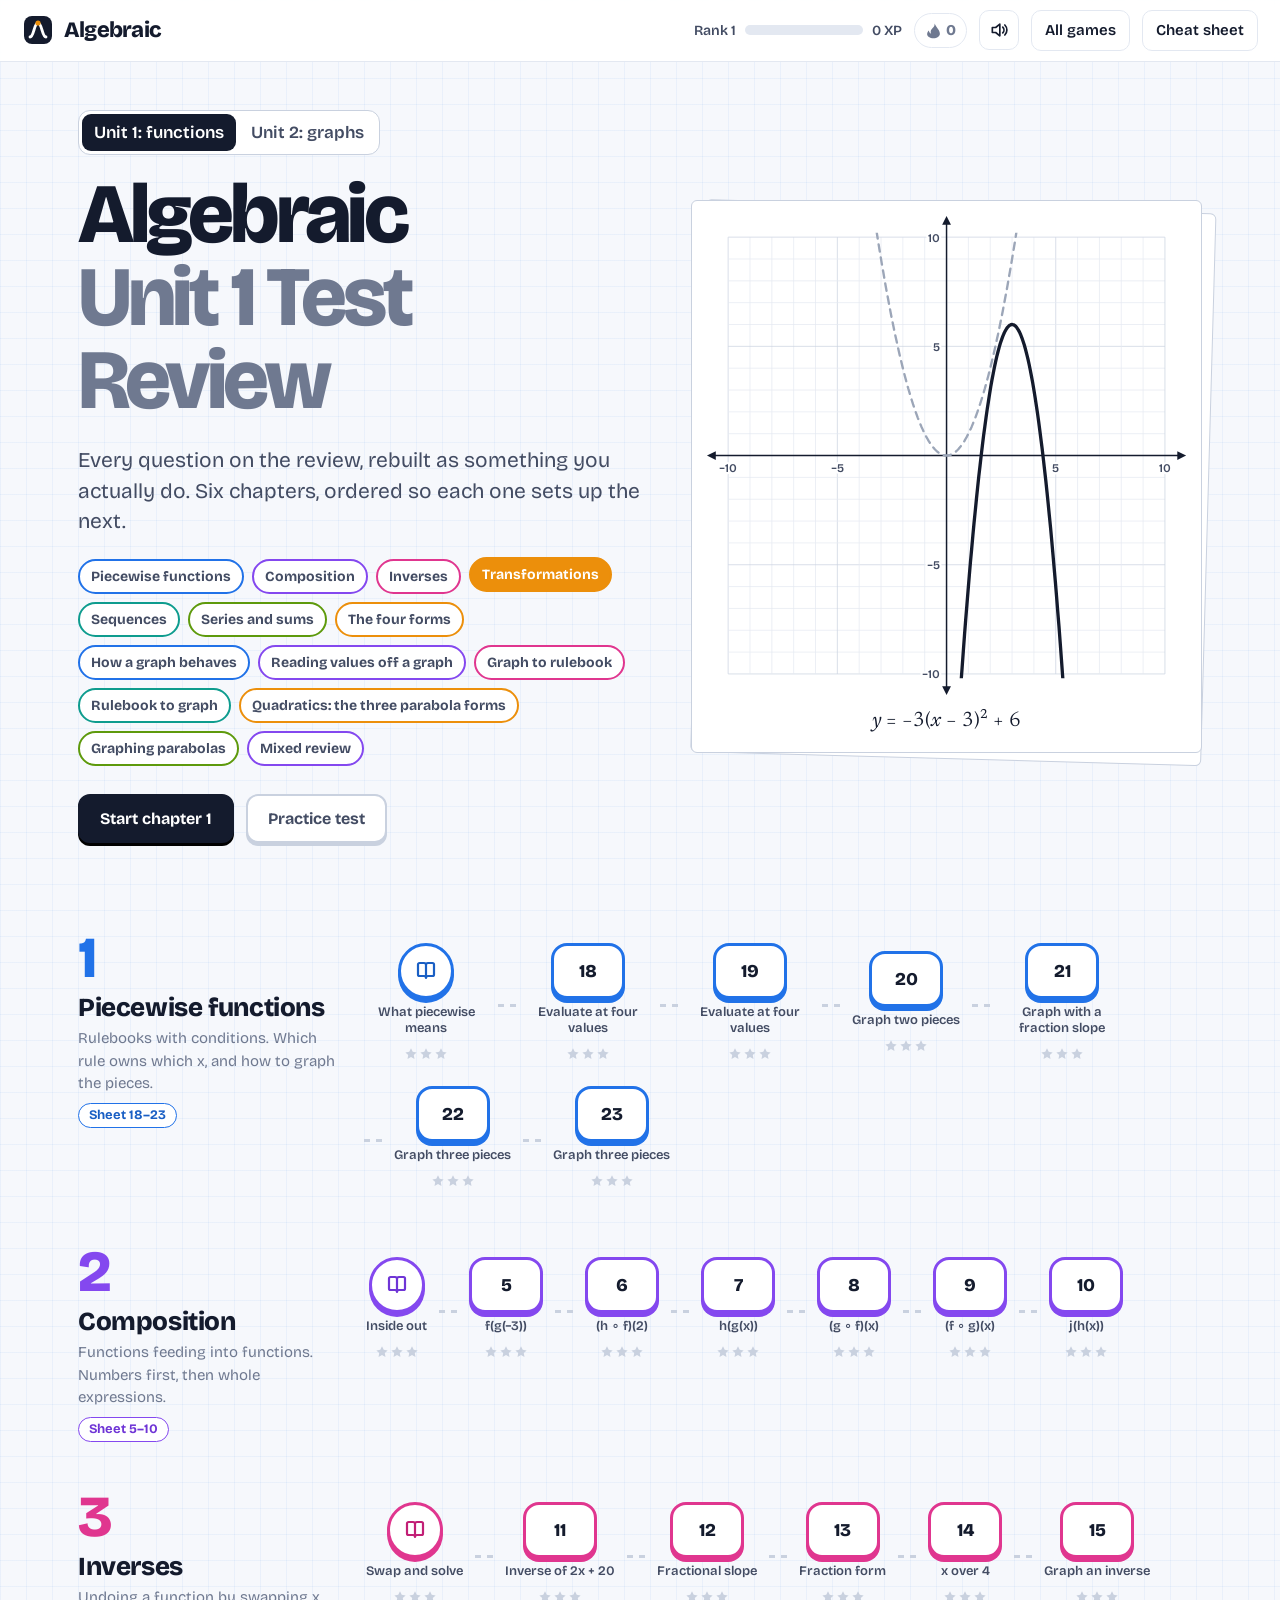
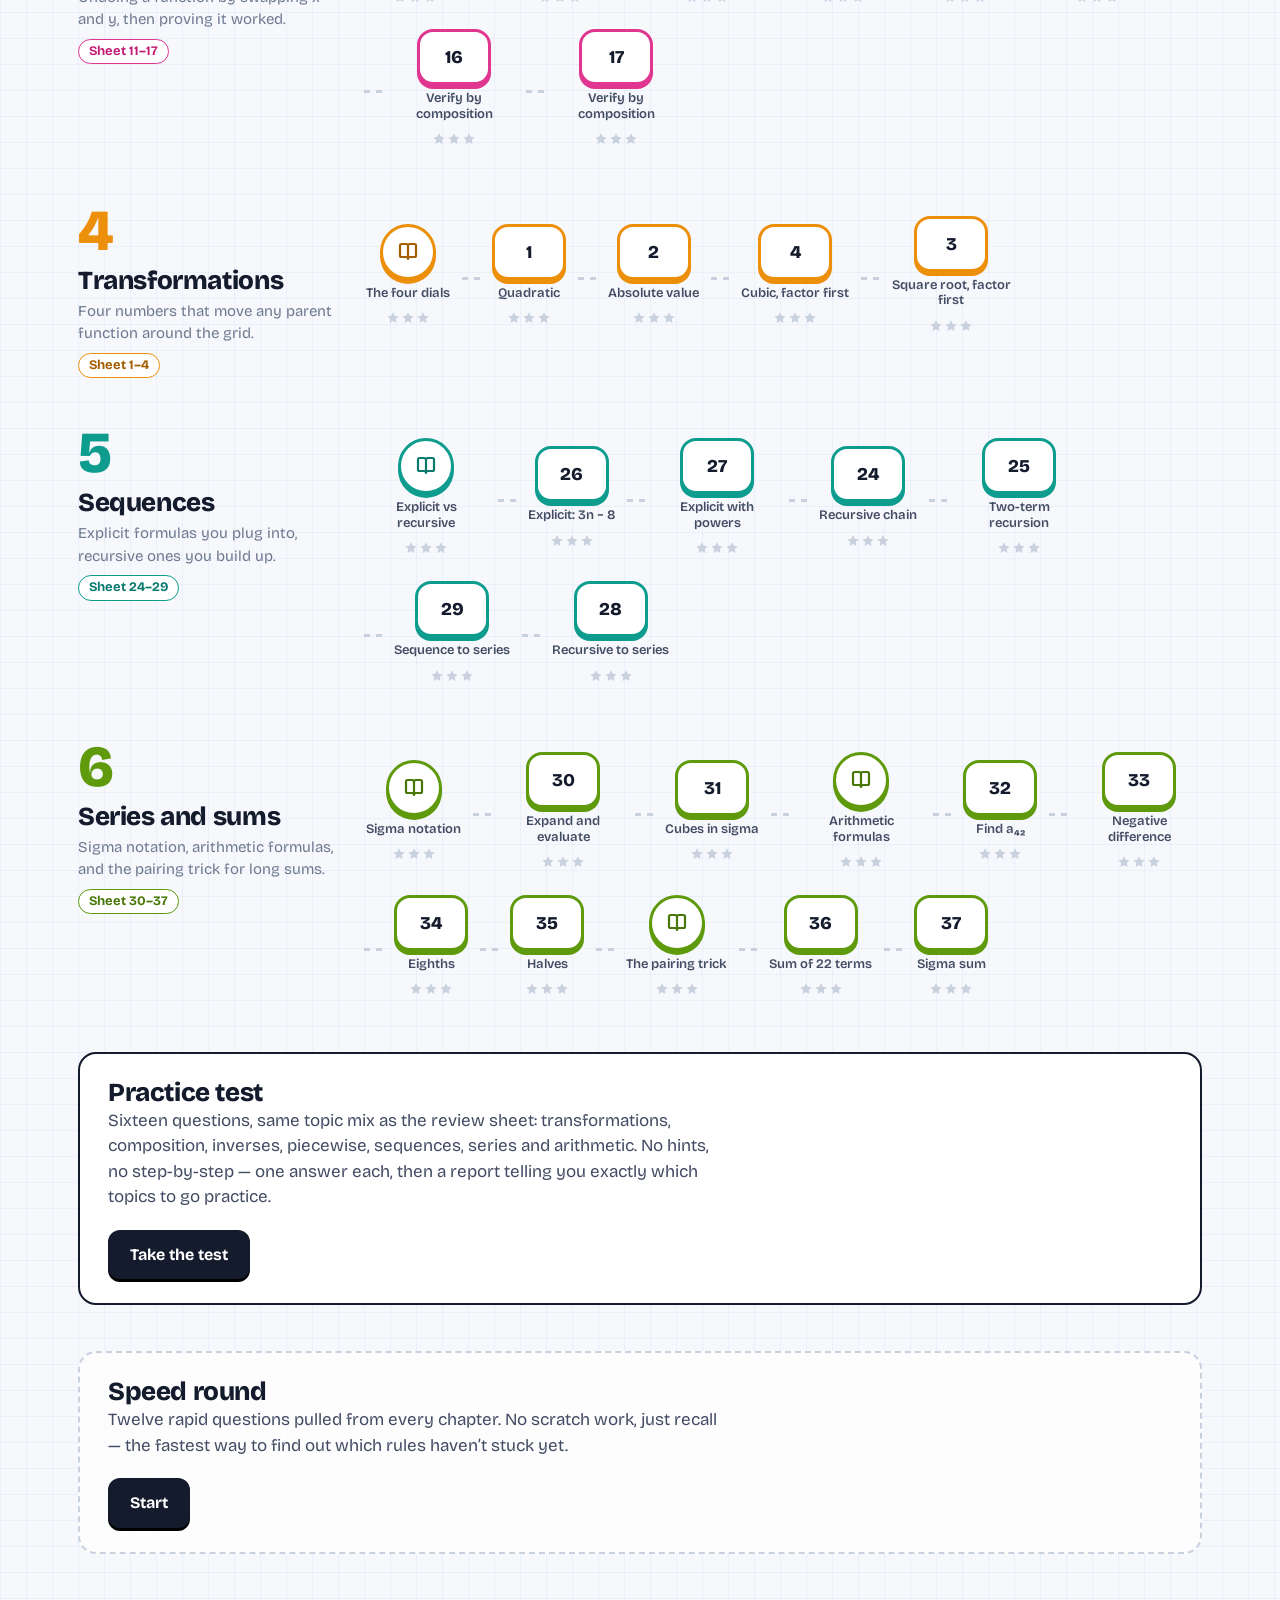
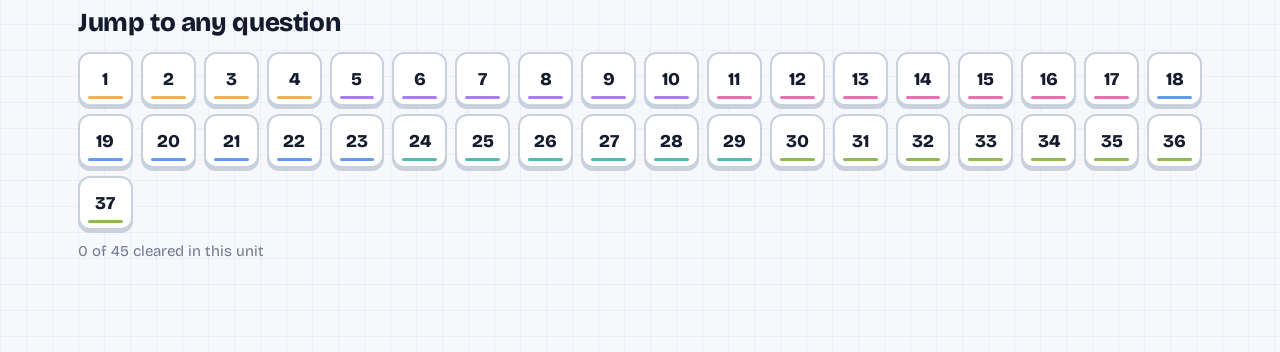
==== algebra/index.html @ 175948c8 "Unit 2 practice mode, display bug fixes, accurate song timings Algebraic - Unit 2 now has a Learn / " ====
<!doctype html>
<html lang="en">
<head>
<meta charset="utf-8">
<meta name="viewport" content="width=device-width,initial-scale=1">
<title>Algebraic: Unit 1 Test Review</title>
<link rel="preconnect" href="https://fonts.googleapis.com">
<link rel="preconnect" href="https://fonts.gstatic.com" crossorigin>
<link href="https://fonts.googleapis.com/css2?family=Bricolage+Grotesque:opsz,wght@12..96,400;12..96,600;12..96,800&family=Newsreader:ital,opsz,wght@0,6..72,400;1,6..72,400;1,6..72,600&display=swap" rel="stylesheet">
<style>
:root{
  --paper:#F6F8FC; --ink:#141B2D; --ink2:#434C63; --muted:#6F7990;
  --rule:#E3E8F1; --rule2:#C9D1DF;
  --a:#E0368F; --a-ink:#C21F76; --b:#F29A0E; --b-ink:#A35D00;
  --h:#2172E8; --h-ink:#1A5FC4; --k:#8448EF; --k-ink:#6F35D6;
  --c1:#2172E8; --c1i:#1A5FC4; --c2:#8448EF; --c2i:#6F35D6; --c3:#E0368F; --c3i:#C21F76;
  --c4:#EC8F0B; --c4i:#A35D00; --c5:#0E9C8E; --c5i:#0A7A6F; --c6:#5E9A0C; --c6i:#487708;
  --good:#139A52; --good-bg:#E3F5EA; --bad:#E1463B; --bad-bg:#FCEBE9;
  --ui:'Bricolage Grotesque', ui-rounded, 'Segoe UI', system-ui, sans-serif;
  --math:'Newsreader', 'Iowan Old Style', 'Palatino Linotype', Georgia, serif;
}
*{box-sizing:border-box}
html,body{margin:0}
body{font-family:var(--ui);font-size:17px;line-height:1.5;color:var(--ink);background-color:var(--paper);
  background-image:linear-gradient(rgba(33,114,232,.055) 1px,transparent 1px),linear-gradient(90deg,rgba(33,114,232,.055) 1px,transparent 1px);
  background-size:26px 26px;-webkit-font-smoothing:antialiased;min-height:100vh}
button{font:inherit;color:inherit}
:focus-visible{outline:3px solid var(--h);outline-offset:3px;border-radius:6px}
h1,h2,h3,h4{margin:0;line-height:1.15;letter-spacing:-.015em}
p{margin:0}
sup{font-size:.62em;line-height:0}
.m{font-family:var(--math);font-style:normal}
.m i,i.v{font-family:var(--math);font-style:italic}
.pa{color:var(--a-ink);font-weight:600}.pb{color:var(--b-ink);font-weight:600}.ph{color:var(--h-ink);font-weight:600}.pk{color:var(--k-ink);font-weight:600}
.frac{display:inline-flex;flex-direction:column;vertical-align:.72em;font-size:.64em;line-height:1;text-align:center;margin:0 .08em}
.frac>span:first-child{border-bottom:.1em solid currentColor;padding:0 .14em}
.rad{border-top:.07em solid currentColor;padding:0 .1em;margin-left:.02em}
.muted{color:var(--muted)}
.hl{background:#FFF1D0;border-radius:4px;padding:0 .15em}

/* top bar */
.top{position:sticky;top:0;z-index:40;display:flex;align-items:center;gap:14px;padding:10px 22px;background:rgba(255,255,255,.94);backdrop-filter:blur(8px);border-bottom:1.5px solid var(--rule)}
.brand{all:unset;cursor:pointer;display:flex;align-items:center;gap:10px;font:800 22px/1 var(--ui);letter-spacing:-.035em;border-radius:8px}
.brand svg{width:32px;height:32px;flex:none}
.hud{margin-left:auto;display:flex;align-items:center;gap:12px}
.xp{display:flex;align-items:center;gap:9px;font-size:14px;font-weight:600;color:var(--ink2);white-space:nowrap}
.xp .bar{width:118px;height:10px;border-radius:99px;background:var(--rule);overflow:hidden;position:relative}
.xp .bar i{position:absolute;left:0;top:0;bottom:0;width:0;border-radius:99px;transition:width .7s cubic-bezier(.2,.8,.2,1);
  background:linear-gradient(90deg,var(--c1) 0 16.6%,var(--c2) 16.6% 33.3%,var(--c3) 33.3% 50%,var(--c4) 50% 66.6%,var(--c5) 66.6% 83.3%,var(--c6) 83.3% 100%);background-size:118px 100%}
.streak{display:flex;align-items:center;gap:4px;font-weight:800;font-size:15px;color:var(--muted);padding:5px 10px;border-radius:99px;border:1.5px solid var(--rule)}
.streak svg{width:17px;height:17px;fill:currentColor}
.streak.hot{color:var(--b-ink);border-color:var(--b);background:#FFF5E3}
.iconbtn{all:unset;cursor:pointer;display:grid;place-items:center;width:38px;height:38px;border-radius:10px;border:1.5px solid var(--rule)}
.iconbtn svg{width:20px;height:20px;fill:none;stroke:var(--ink);stroke-width:2;stroke-linecap:round;stroke-linejoin:round}
.iconbtn:hover,.textbtn:hover{border-color:var(--rule2);background:#fff}
.textbtn{all:unset;cursor:pointer;font-weight:600;font-size:15px;padding:8px 13px;border-radius:10px;border:1.5px solid var(--rule);white-space:nowrap}
.textbtn .sm{display:none}
.home-btn .sm svg{width:18px;height:18px;display:block;fill:none;stroke:var(--ink);stroke-width:2}

/* buttons */
.btn{cursor:pointer;font-weight:700;font-size:16px;padding:.68em 1.25em;border-radius:12px;border:2px solid var(--ink);background:#fff;color:var(--ink);box-shadow:0 3px 0 var(--ink);transition:transform .08s,box-shadow .08s,background .15s}
.btn:hover{background:#F2F5FB}
.btn:active{transform:translateY(3px);box-shadow:0 0 0 var(--ink)}
.btn.primary{background:var(--ink);color:#fff;box-shadow:0 3px 0 #000}
.btn.primary:hover{background:#26304A}
.btn.ghost{border-color:var(--rule2);box-shadow:0 3px 0 var(--rule2);color:var(--ink2)}
.btn.sm{font-size:14px;padding:.5em .95em}
.btn:disabled{opacity:.45;cursor:default;transform:none}
.actions{display:flex;flex-wrap:wrap;gap:12px;align-items:center;margin-top:20px}
.actions.center{justify-content:center}
.linkbtn{all:unset;cursor:pointer;color:var(--h-ink);font-weight:600;font-size:15px;text-decoration:underline;text-underline-offset:3px;border-radius:4px}

/* home */
.home{max-width:1180px;margin:0 auto;padding:34px 28px 90px}
.hero{display:grid;grid-template-columns:1.05fr .95fr;gap:48px;align-items:center;padding:14px 0 40px}
.hero h1{font-size:clamp(46px,6.6vw,86px);font-weight:800;line-height:.98;letter-spacing:-.045em}
.hero h1 span{display:block;color:var(--muted)}
.hero-lede{font-size:21px;line-height:1.45;color:var(--ink2);max-width:30em;margin-top:24px}
.chaps{display:flex;flex-wrap:wrap;gap:8px;margin-top:22px}
.chaps span{font-size:14px;font-weight:700;padding:5px 11px;border-radius:99px;border:2px solid var(--cc);color:var(--ink2);background:#fff;transition:all .35s}
.chaps span.on{background:var(--cc);color:#fff;transform:translateY(-2px)}
.hero .actions{margin-top:28px}
.hero-cap{text-align:center;font-size:21px;margin-top:8px;min-height:1.6em}
.chapter{margin-top:46px;display:grid;grid-template-columns:260px 1fr;gap:26px;align-items:start}
.ch-head .num{font:800 58px/1 var(--ui);color:var(--cc);letter-spacing:-.04em}
.ch-head h2{font-size:26px;font-weight:800;margin-top:6px}
.ch-head p{color:var(--muted);font-size:15px;margin-top:4px}
.ch-head .qs{display:inline-block;margin-top:8px;font-size:13px;font-weight:700;color:var(--cci);background:#fff;border:1.5px solid var(--cc);border-radius:99px;padding:2px 10px}
.trail{list-style:none;margin:0;padding:12px 0 0;display:flex;flex-wrap:wrap;gap:14px 10px;position:relative}
.trail li{position:relative;display:flex;align-items:center}
.trail li+li::before{content:"";width:18px;border-top:3px dashed var(--rule2);margin-right:10px}
.node{all:unset;cursor:pointer;display:flex;flex-direction:column;align-items:center;gap:6px;border-radius:14px;padding:2px}
.node .pill{min-width:74px;height:56px;padding:0 14px;border-radius:16px;display:grid;place-items:center;background:#fff;border:3px solid var(--cc);box-shadow:0 4px 0 var(--cc);font:800 18px/1 var(--ui);color:var(--ink);transition:transform .2s;white-space:nowrap}
.node.lesson .pill{border-radius:50%;min-width:56px;width:56px;padding:0}
.node.lesson .pill svg{width:24px;height:24px;fill:none;stroke:var(--cci);stroke-width:2.2;stroke-linecap:round;stroke-linejoin:round}
.node:hover .pill{transform:translateY(-3px)}
.node.cleared .pill{background:var(--cc);color:#fff}
.node.cleared .pill svg{stroke:#fff}
.node.next .pill{animation:bob 1.8s ease-in-out infinite}
@keyframes bob{50%{transform:translateY(-5px)}}
.node .nt{font-size:13px;font-weight:600;color:var(--ink2);max-width:120px;text-align:center;line-height:1.2}
.stars{display:inline-flex;gap:1px}
.stars svg{width:14px;height:14px;fill:var(--rule2)}
.stars svg.on{fill:var(--b)}
.index{display:grid;grid-template-columns:repeat(auto-fill,minmax(54px,1fr));gap:8px}
.qtile{all:unset;cursor:pointer;height:50px;border-radius:12px;display:grid;place-items:center;background:#fff;border:2px solid var(--rule2);font:800 18px/1 var(--ui);position:relative;box-shadow:0 3px 0 var(--rule2)}
.qtile:hover{border-color:var(--cc)}
.qtile.done{border-color:var(--cc);background:var(--cc);color:#fff;box-shadow:0 3px 0 var(--cc)}
.qtile::after{content:"";position:absolute;left:8px;right:8px;bottom:5px;height:3px;border-radius:3px;background:var(--cc);opacity:.7}
.qtile.done::after{background:#fff;opacity:.45}
.speed{display:flex;flex-wrap:wrap;align-items:center;gap:16px 28px;padding:24px 28px;border:2px dashed var(--rule2);border-radius:18px;background:rgba(255,255,255,.75);margin-top:46px}
.speed h2{font-size:26px;font-weight:800}
.speed p{color:var(--ink2);max-width:36em}
.section-h{font-size:26px;font-weight:800;margin:54px 0 14px}

/* sheets + graph */
.sheetwrap{position:relative}
.sheetwrap::before{content:"";position:absolute;inset:0;background:#fff;border:1.5px solid var(--rule2);border-radius:6px;transform:rotate(1.6deg) translate(7px,6px)}
.sheet{position:relative;background:#fff;border:1.5px solid var(--rule2);border-radius:6px;padding:12px}
svg.graph{display:block;width:100%;height:auto;touch-action:manipulation;user-select:none;-webkit-user-select:none}
svg.graph.plotting{cursor:crosshair}
.gl{stroke:#E6EAF2;stroke-width:1}.gl.maj{stroke:#CCD4E2}
.axis{stroke:var(--ink);stroke-width:2}.axhead{fill:var(--ink)}
.tick{font:600 16px var(--ui);fill:var(--ink2);paint-order:stroke;stroke:#fff;stroke-width:6px;stroke-linejoin:round}
.curve-parent{fill:none;stroke:#9CA6B8;stroke-width:3.2;stroke-dasharray:10 8;stroke-linecap:round;stroke-linejoin:round}
.curve-main{fill:none;stroke:var(--ink);stroke-width:4.5;stroke-linecap:round;stroke-linejoin:round}
.curve-given{fill:none;stroke:var(--ink2);stroke-width:4;stroke-linecap:round}
.curve-inv{fill:none;stroke:var(--c3);stroke-width:4.5;stroke-linecap:round;stroke-linejoin:round}
.mirror{fill:none;stroke:var(--c3);stroke-width:2.5;stroke-dasharray:4 7;stroke-linecap:round;opacity:.75}
.piece{fill:none;stroke:var(--c5);stroke-width:4.5;stroke-linecap:round}
.piece-head{fill:var(--c5)}
.given-head{fill:var(--ink2)}
.dot-closed{fill:var(--c5);stroke:var(--c5);stroke-width:3}
.dot-open{fill:#fff;stroke:var(--c5);stroke-width:3.5}
.pt-parent{fill:#fff;stroke:#9CA6B8;stroke-width:3}
.pt-u{fill:var(--ink);stroke:#fff;stroke-width:2.5}
.pt-f{fill:var(--ink2);stroke:#fff;stroke-width:2.5}
.pt-inv{fill:var(--c3);stroke:#fff;stroke-width:2.5}
.pt-u.glow{animation:glow 1.1s ease-out}
@keyframes glow{0%{fill:var(--ink)}30%{fill:var(--good);stroke:var(--good);stroke-width:10;stroke-opacity:.35}100%{fill:var(--good);stroke:#fff;stroke-width:2.5}}
.pt-u.glowed{fill:var(--good)}
.pop{transform-box:fill-box;transform-origin:center;animation:pop .45s cubic-bezier(.3,1.7,.5,1)}
@keyframes pop{from{transform:scale(0)}}
.fly{fill:var(--h)}
.trail-l{fill:none;stroke:var(--h);stroke-width:3;stroke-linecap:round;opacity:.5;transition:opacity .7s}
.trail-l.fade{opacity:0}
.ring-bad{fill:none;stroke:var(--bad);stroke-width:3.5;transform-box:fill-box;transform-origin:center;animation:ring .55s ease-out forwards}
@keyframes ring{from{transform:scale(.5);opacity:1}to{transform:scale(2);opacity:0}}
.hv-ring{fill:rgba(33,114,232,.12);stroke:var(--h);stroke-width:2.5;pointer-events:none}
.hv-text{font:700 18px var(--ui);fill:var(--h-ink);paint-order:stroke;stroke:#fff;stroke-width:6px;stroke-linejoin:round;pointer-events:none}
.glabel{font:italic 600 24px var(--math);fill:var(--ink);paint-order:stroke;stroke:#fff;stroke-width:7px;stroke-linejoin:round}
.glabel.parent{fill:#7D879B}.glabel.inv{fill:var(--c3i)}.glabel.piece{fill:var(--c5i)}

/* level */
.lvl-head{max-width:1260px;margin:0 auto;padding:22px 28px 0;display:flex;flex-wrap:wrap;align-items:center;gap:14px 22px}
.back{all:unset;cursor:pointer;display:inline-flex;align-items:center;gap:6px;font-weight:600;font-size:15px;padding:8px 12px 8px 8px;border-radius:10px;border:1.5px solid var(--rule2);background:#fff}
.back svg{width:18px;height:18px;fill:none;stroke:currentColor;stroke-width:2.4;stroke-linecap:round;stroke-linejoin:round}
.lvl-title .eyeline{font-size:14px;font-weight:700;color:var(--cci)}
.formchip{display:inline-block;white-space:nowrap;font-size:12px;font-weight:800;letter-spacing:.02em;padding:3px 9px;border-radius:99px;color:#fff;background:var(--fc,var(--ink));margin-left:8px;vertical-align:2px}
.board .formchip{flex:none;margin-left:0}
.lvl-title .formchip{margin-left:0;margin-top:4px}
.lvl-title h2{font-size:28px;font-weight:800}
.stepper{margin-left:auto;display:flex;list-style:none;padding:0;gap:6px;flex-wrap:wrap}
.stepper li{width:14px;height:14px;border-radius:50%;border:1.5px solid var(--rule2);background:#fff;transition:all .3s}
.stepper li.done{background:var(--good);border-color:var(--good)}
.stepper li.cur{background:var(--ink);border-color:var(--ink);transform:scale(1.2)}
.lvl-body{max-width:1260px;margin:0 auto;padding:22px 28px 90px;display:grid;grid-template-columns:minmax(0,1fr) minmax(0,1fr);gap:40px;align-items:start}
.stage{position:sticky;top:78px;max-height:calc(100vh - 96px);overflow:auto;padding:2px 12px 14px 2px}
.panel{min-width:0}
.scr{animation:scrIn .4s cubic-bezier(.2,.8,.2,1)}
@keyframes scrIn{from{opacity:0;transform:translateY(12px)}}
.scr h3{font-size:25px;font-weight:800;margin-bottom:8px}
.scr h4{font-size:18px;font-weight:700;margin:20px 0 8px}
.lede{color:var(--ink2);font-size:18px;max-width:38em}
.lede+.lede{margin-top:10px}
.lede .m,.fb .m,.hint .m,.opt .m,.note-card .m{font-size:1.18em}
.big{font-size:40px;line-height:1.3;margin:16px 0 4px;padding:6px 0 12px;border-bottom:2px solid var(--rule)}
.note-card{margin-top:14px;padding:14px 16px;border-radius:14px;background:#fff;border:1.5px solid var(--rule2)}
.note-card p+p{margin-top:8px}
.rulebox{margin:14px 0;padding:14px 18px;border-radius:14px;background:#fff;border:2px solid var(--ink);box-shadow:0 4px 0 var(--ink)}
.rulebox .m{font-size:26px;display:block;line-height:1.4}
/* piecewise function written with a real brace */
.pwd{display:inline-flex;align-items:center;gap:.2em;font-family:var(--math);vertical-align:middle}
.pwd-brace{font-size:calc(var(--n,2) * 1.05em);line-height:1;font-weight:400;transform:scaleX(.55);margin:0 -.1em}
.pwd-rows{display:grid;grid-template-columns:auto auto;gap:.08em .7em;font-size:.78em;line-height:1.3}
.pwd-rows .c{color:var(--ink2)}

/* practice mode */
.cycle{display:grid;grid-template-columns:repeat(4,minmax(0,1fr));gap:10px;margin-top:16px;counter-reset:cy}
.cycle .cy{counter-increment:cy;display:flex;flex-direction:column;align-items:flex-start;gap:3px;padding:12px 14px;border-radius:14px;background:#fff;border:2px solid var(--rule2);transition:all .3s}
.cycle .cy b{font-size:15px;font-weight:800;color:var(--cci)}
.cycle .cy b::before{content:counter(cy) " · ";color:var(--muted)}
.cycle .cy small{font-size:13px;color:var(--ink2);font-weight:600;line-height:1.35}
.cycle .cy small.n{color:var(--muted);margin-top:auto;padding-top:4px}
.cycle .cy.on{border-color:var(--cc);box-shadow:0 4px 0 var(--cc);transform:translateY(-2px)}
.solved{margin-top:6px;padding:18px 20px;border-radius:16px;background:#fff;border:2px solid var(--good);box-shadow:0 4px 0 var(--good)}
.solved h3{font-size:24px;margin-bottom:4px}
.lvl-tools{display:flex;gap:8px;align-items:center}

/* board */
.board .qrow{display:flex;gap:12px;align-items:baseline;padding:4px 4px 10px;border-bottom:1.5px solid var(--rule)}
.board .qtag{flex:none;font:800 15px/1 var(--ui);color:#fff;background:var(--cc,var(--ink));border-radius:8px;padding:6px 8px}
.board .qtext{font-size:18px;color:var(--ink2)}
.board .qtext .m{font-size:1.25em;color:var(--ink)}
.board .slot:empty{display:none}
.board .slot{padding:12px 4px 4px}
.board .ghost:empty{display:none}
.board .ghost{padding-top:8px}
.work{list-style:none;margin:0;padding:6px 4px 2px}
.work:empty::before{content:"Your worked solution builds here as you go.";display:block;color:var(--muted);font-size:15px;padding:12px 0 6px}
.work li{font-family:var(--math);font-size:23px;line-height:1.45;padding:3px 0 3px 12px;border-left:3px solid var(--rule);animation:workIn .5s cubic-bezier(.2,.8,.2,1)}
.work li.head{font-family:var(--ui);font-size:15px;font-weight:700;color:var(--muted);border-left-color:transparent;padding-left:0;margin-top:10px}
.work li.ans{border-left-color:var(--good);background:linear-gradient(90deg,var(--good-bg),transparent 80%)}
.work li .u{font-family:var(--ui);font-size:15px;color:var(--muted)}
@keyframes workIn{from{opacity:0;transform:translateX(-10px);background:#FFF3CF}}

/* fields */
.fields{display:flex;flex-wrap:wrap;gap:14px 18px;margin-top:18px;align-items:flex-end}
.field{display:flex;flex-direction:column;gap:6px;min-width:0}
.field .fl{font-size:17px;color:var(--ink2)}
.field .fl .m{font-size:1.25em;color:var(--ink)}
.field.inline{flex-direction:row;align-items:center;gap:8px}
input.num{width:110px;min-width:0;font:600 22px/1 var(--ui);text-align:center;color:var(--ink);background:#fff;border:2px solid var(--rule2);border-bottom:4px solid var(--c,var(--rule2));border-radius:11px;padding:10px 6px;transition:border-color .15s,background .2s,box-shadow .15s}
input.num.wide{width:min(340px,78vw);text-align:left;padding-left:12px;font-size:21px}
input.num.sm{width:84px;font-size:19px;padding:7px 4px;border-bottom-width:3px}
input.num:focus{outline:none;border-color:var(--c,var(--h));box-shadow:0 0 0 4px color-mix(in srgb,var(--c,var(--h)) 18%,transparent)}
input.num.ok,.ok>input.num{background:var(--good-bg);border-color:var(--good)}
input.num.bad,.bad>input.num{background:var(--bad-bg);border-color:var(--bad)}
input.num.almost{background:#FFF7E3;border-color:var(--b)}
input.num[readonly]{cursor:default}
.preview{font-size:15px;color:var(--muted);min-height:1.4em}
.preview .m{font-size:1.3em;color:var(--ink)}
.keys{display:flex;flex-wrap:wrap;gap:6px;margin-top:12px}
.keys button{all:unset;cursor:pointer;min-width:38px;height:38px;display:grid;place-items:center;border-radius:9px;border:1.5px solid var(--rule2);background:#fff;font:600 18px var(--math);box-shadow:0 2px 0 var(--rule2)}
.keys button:active{transform:translateY(2px);box-shadow:none}
.tog{display:inline-flex;border:1.5px solid var(--rule2);border-radius:11px;padding:3px;background:#fff;gap:3px}
.tog button{all:unset;cursor:pointer;padding:7px 12px;border-radius:8px;font-size:15px;font-weight:700;color:var(--ink2);display:flex;align-items:center;gap:6px}
.tog button svg{width:16px;height:16px}
.tog button[aria-pressed="true"]{background:var(--ink);color:#fff}
.tog.ok{border-color:var(--good);background:var(--good-bg)}
.tog.bad{border-color:var(--bad);background:var(--bad-bg)}
.shake{animation:shake .42s}
@keyframes shake{20%{transform:translateX(-7px)}40%{transform:translateX(6px)}60%{transform:translateX(-4px)}80%{transform:translateX(2px)}}

/* feedback */
.fb{display:none;margin-top:18px;padding:13px 16px;border-radius:12px;font-size:16px;line-height:1.45;border-left:5px solid}
.fb.show{display:block}
.fb.good{background:var(--good-bg);border-color:var(--good)}
.fb.bad{background:var(--bad-bg);border-color:var(--bad)}
.fb.info{background:#EEF4FE;border-color:var(--h)}
.fb.almost{background:#FFF7E3;border-color:var(--b)}
.hints:empty{display:none}
.hints{margin-top:16px;display:grid;gap:8px}
.hint{padding:11px 14px;border-radius:12px;background:#FFF7E8;border:1.5px dashed var(--b);font-size:16px}

/* choices */
.opts{display:grid;gap:9px;margin-top:14px}
.opts.cols2{grid-template-columns:1fr 1fr}
.opts.cols3{grid-template-columns:repeat(3,1fr)}
.opts.cols4{grid-template-columns:repeat(4,1fr)}
.opt{all:unset;cursor:pointer;padding:12px 16px;border-radius:12px;border:2px solid var(--rule2);background:#fff;box-shadow:0 3px 0 var(--rule2);font-size:18px;line-height:1.35;transition:border-color .15s}
.opt .m{font-size:1.3em}
.opt:hover{border-color:var(--ink2)}
.opt.ok{border-color:var(--good);background:var(--good-bg);box-shadow:0 3px 0 var(--good)}
.opt.bad{border-color:var(--bad);background:var(--bad-bg);opacity:.75;cursor:default}
.opt.dim{opacity:.4;cursor:default}
.opt.big1{text-align:center;font:italic 600 40px var(--math);padding:14px}
.opt.card{display:flex;flex-direction:column;align-items:center;gap:4px;text-align:center;padding:10px}
.opt.card svg{width:100%;max-width:120px;height:auto}
.opt.card span{font-size:15px;font-weight:700}

/* chips */
.tray{list-style:none;counter-reset:mv;margin:18px 0 0;padding:12px;min-height:66px;border-radius:14px;border:2px dashed var(--rule2);background:rgba(255,255,255,.6);display:flex;flex-direction:column;gap:8px}
.tray:empty::before{content:attr(data-empty);color:var(--muted);font-size:15px;padding:8px 6px}
.tray .chip{counter-increment:mv;width:100%;text-align:left}
.tray .chip::after{content:counter(mv);position:absolute;right:12px;top:50%;transform:translateY(-50%);font-size:13px;color:var(--muted);font-weight:800}
.pool{display:flex;flex-wrap:wrap;gap:9px;margin-top:14px}
.chip{position:relative;cursor:pointer;font-weight:600;font-size:16px;line-height:1.25;padding:.6em 2.2em .6em 1.7em;border-radius:12px;border:2px solid var(--rule2);background:#fff;box-shadow:0 3px 0 var(--rule2);transition:background .2s,border-color .2s}
.pool .chip{padding-right:1em}
.chip::before{content:"";position:absolute;left:.7em;top:50%;width:.5em;height:.5em;border-radius:50%;background:var(--c,var(--ink2));transform:translateY(-50%)}
.chip:hover{border-color:var(--ink2)}
.chip.bad{background:var(--bad-bg);border-color:var(--bad)}
.chip.ok{background:var(--good-bg);border-color:var(--good);box-shadow:0 3px 0 var(--good)}
.chip.lit{background:#FFF5DE;border-color:var(--b);box-shadow:0 3px 0 var(--b)}
.chip:disabled{cursor:default}

/* tables */
table.tt{border-collapse:separate;border-spacing:0;margin-top:14px;background:#fff;border:1.5px solid var(--rule2);border-radius:12px;overflow:hidden;width:100%;max-width:480px}
.tt th{font:italic 600 21px var(--math);padding:8px 6px;background:#F3F6FB;border-bottom:1.5px solid var(--rule2)}
.tt td{padding:6px;text-align:center;border-bottom:1px solid var(--rule);font-size:19px;font-weight:600}
.tt tr:last-child td{border-bottom:0}
.tt td.given{color:var(--muted)}
.tt td.note{font-size:12px;color:var(--muted);font-weight:600;width:60px}
.tt tr.ok td{background:var(--good-bg)}
.tt tr.ok td.note{color:var(--good)}
.tt .sep{border-left:1.5px solid var(--rule2)}
.tt input.num{width:100%;max-width:96px}

/* widgets */
.machine{display:flex;align-items:center;gap:10px;flex-wrap:wrap}
.mach{position:relative;display:flex;flex-direction:column;align-items:center;gap:4px;padding:12px 16px 10px;border-radius:16px;background:#fff;border:2.5px solid var(--cc,var(--c1));box-shadow:0 4px 0 var(--cc,var(--c1));min-width:120px}
.mach .mn{font:italic 600 26px var(--math)}
.mach .mr{font-size:15px;color:var(--ink2)}
.mach .mr .m{font-size:1.2em}
.bubble{min-width:58px;height:50px;padding:0 12px;border-radius:25px;display:grid;place-items:center;background:#F3F6FB;border:2px dashed var(--rule2);font:700 22px var(--ui);transition:all .3s}
.bubble.full{background:#fff;border:2px solid var(--ink);border-style:solid}
.bubble.out.full{background:var(--good-bg);border-color:var(--good)}
.pipe{width:26px;height:4px;border-radius:4px;background:var(--rule2);position:relative;overflow:hidden}
.pipe i{position:absolute;inset:0;background:var(--cc,var(--c1));transform:translateX(-100%)}
.pipe.run i{animation:pipe .5s ease-in forwards}
@keyframes pipe{to{transform:translateX(0)}}
.token{position:fixed;z-index:60;pointer-events:none;font:800 20px var(--ui);background:var(--ink);color:#fff;border-radius:99px;padding:6px 12px;transform:translate(-50%,-50%)}
.pwrap{display:grid;gap:8px;margin-top:14px}
.prow{all:unset;cursor:pointer;display:grid;grid-template-columns:1fr auto;gap:14px;align-items:center;padding:10px 14px;border-radius:12px;border:2px solid var(--rule2);background:#fff;box-shadow:0 3px 0 var(--rule2)}
.prow .m{font-size:23px}
.prow .cond{font-family:var(--math);font-size:20px;color:var(--ink2)}
.prow.ok{border-color:var(--good);background:var(--good-bg);box-shadow:0 3px 0 var(--good)}
.prow.bad{border-color:var(--bad);background:var(--bad-bg);opacity:.7}
.prow.dim{opacity:.35}
svg.nl{width:100%;height:auto;display:block;margin-top:10px;overflow:visible}
.nl-axis{stroke:var(--ink);stroke-width:2}
.nl-tick{stroke:var(--ink2);stroke-width:1.5}
.nl-lab{font:600 13px var(--ui);fill:var(--ink2);text-anchor:middle}
.nl-bar{stroke-width:9;stroke-linecap:butt;opacity:.3;transition:opacity .3s}
.nl-bar.lit{opacity:1}
.nl-marker{fill:var(--ink)}
.nl-mlab{font:800 15px var(--ui);fill:var(--ink);text-anchor:middle}
.strip{display:flex;flex-wrap:wrap;gap:10px;margin-top:16px}
.card{position:relative;display:flex;flex-direction:column;align-items:center;gap:6px;padding:10px 8px 8px;border-radius:14px;background:#fff;border:2px solid var(--rule2);min-width:92px}
.card .cl{font:italic 600 19px var(--math);color:var(--cc,var(--c6i))}
.card .cv{font:700 22px var(--ui);min-height:38px;display:grid;place-items:center}
.card.given{background:#F3F6FB}
.card.ok{border-color:var(--good);background:var(--good-bg)}
.card input.num{width:80px;font-size:19px;padding:7px 4px}
.card.lit{border-color:var(--b);box-shadow:0 0 0 4px #FFE7B8}
.card .arc{position:absolute;top:-24px;left:-30px;font:800 13px var(--ui);color:var(--cci,var(--c6i));background:#fff;border:1.5px solid var(--cc,var(--c6));border-radius:99px;padding:1px 7px;opacity:0;transform:translateY(6px);transition:all .35s}
.card .arc.show{opacity:1;transform:none}
.strip.arcs{margin-top:34px}
.sumline{display:flex;flex-wrap:wrap;align-items:center;gap:8px;margin-top:16px;font:700 20px var(--ui)}
.sumline .chipv{padding:6px 12px;border-radius:10px;background:#fff;border:2px solid var(--rule2);transition:all .35s}
.sumline .chipv.in{background:var(--good-bg);border-color:var(--good);transform:translateY(-3px)}
.total{display:inline-flex;align-items:baseline;gap:8px;margin-top:14px;padding:10px 16px;border-radius:14px;background:var(--ink);color:#fff;font:800 28px var(--ui)}
.total small{font:600 14px var(--ui);opacity:.75}
.boxm{display:grid;grid-template-columns:auto 1fr 1fr;gap:6px;margin-top:16px;max-width:420px}
.boxm .bh{display:grid;place-items:center;font:italic 600 24px var(--math);color:var(--ink2);padding:6px}
.boxm .bc{background:#fff;border:2px solid var(--rule2);border-radius:12px;padding:10px;display:grid;place-items:center}
.boxm .bc input.num{width:100%}
.parents{display:grid;grid-template-columns:repeat(4,1fr);gap:10px;margin-top:14px}
.sigma{display:flex;align-items:center;gap:4px;margin:18px 0 6px;font-family:var(--math)}
.sigma .sg{display:flex;flex-direction:column;align-items:center;line-height:1}
.sigma .part{all:unset;cursor:pointer;border-radius:8px;padding:2px 6px;border:2px dashed transparent;transition:all .2s}
.sigma .part:hover{border-color:var(--rule2)}
.sigma .part.ok{border-color:var(--good);background:var(--good-bg)}
.sigma .part.bad{border-color:var(--bad);background:var(--bad-bg)}
.sigma .top,.sigma .bot{font-size:24px}
.sigma .S{font-size:80px;line-height:.9;padding:0 6px}
.sigma .rule{font-size:44px}
.gauss{display:grid;gap:6px;margin-top:16px}
.gauss .row{display:flex;gap:6px}
.gauss .g{flex:1;min-width:0;height:44px;border-radius:10px;display:grid;place-items:center;background:#fff;border:2px solid var(--rule2);font:700 18px var(--ui);transition:all .35s}
.gauss .g.lit{border-color:var(--c6);background:#EFF7E1}
.gauss .sums .g{background:var(--ink);color:#fff;border-color:var(--ink);opacity:0;transform:translateY(-10px)}
.gauss .sums .g.show{opacity:1;transform:none}
.stages{list-style:none;padding:0;margin:16px 0 0;display:grid;gap:8px}
.stages li{display:grid;grid-template-columns:150px 1fr;gap:10px;padding:10px 14px;border-radius:12px;border:2px solid var(--rule);background:#fff;transition:all .3s}
.stages li.none{opacity:.45}
.stages li.lit{border-color:var(--b);background:#FFF5DE;transform:translateX(6px)}
.stages li.past{border-color:var(--good);background:var(--good-bg)}
.dials{display:grid;gap:10px;margin-top:14px}
.dial{display:grid;grid-template-columns:34px 1fr 40px minmax(90px,2fr) 40px 56px;align-items:center;gap:10px;padding:8px 12px;border-radius:14px;background:#fff;border:1.5px solid var(--rule)}
.dial .dl{font:italic 600 30px var(--math);text-align:center}
.dial .dd{font-size:14px;color:var(--muted);line-height:1.25}
.dial .dv{font:600 22px/1 var(--ui);text-align:center}
.stp{all:unset;cursor:pointer;display:grid;place-items:center;width:36px;height:36px;border-radius:10px;border:2px solid var(--c);color:var(--ink);font-weight:800;font-size:20px;box-shadow:0 2px 0 var(--c)}
.stp:active{transform:translateY(2px);box-shadow:none}
.dial input[type=range]{-webkit-appearance:none;appearance:none;width:100%;height:8px;border-radius:99px;background:var(--rule);margin:0}
.dial input[type=range]::-webkit-slider-thumb{-webkit-appearance:none;width:26px;height:26px;border-radius:50%;background:#fff;border:4px solid var(--c);box-shadow:0 2px 0 var(--c);cursor:grab}
.dial input[type=range]::-moz-range-thumb{width:20px;height:20px;border-radius:50%;background:#fff;border:4px solid var(--c);cursor:grab}
.seg{display:inline-flex;flex-wrap:wrap;border:1.5px solid var(--rule2);border-radius:12px;padding:3px;background:#fff;gap:3px}
.seg button{all:unset;cursor:pointer;padding:6px 12px;border-radius:9px;font-size:17px;font-weight:600;color:var(--ink2)}
.seg button[aria-pressed="true"]{background:var(--ink);color:#fff}
.tasks{list-style:none;margin:20px 0 0;padding:0;display:grid;gap:8px}
.tasks li{display:grid;grid-template-columns:28px 1fr;gap:10px;padding:10px 12px;border-radius:12px;color:var(--muted);transition:background .3s,color .3s}
.tasks li .tk{width:24px;height:24px;border-radius:50%;border:2px solid var(--rule2);display:grid;place-items:center;background:#fff}
.tasks li .tk svg{width:14px;height:14px;fill:none;stroke:#fff;stroke-width:3.4;stroke-linecap:round;stroke-linejoin:round;opacity:0}
.tasks li.active{background:#fff;color:var(--ink);border:1.5px solid var(--rule2);box-shadow:0 3px 0 var(--rule)}
.tasks li.active .tk{border-color:var(--ink)}
.tasks li.done .tk{background:var(--good);border-color:var(--good);animation:pop .45s cubic-bezier(.3,1.7,.5,1)}
.tasks li.done .tk svg{opacity:1}
.tasks .learn{margin-top:6px;font-size:15px;color:var(--ink2);padding:8px 11px;border-radius:10px;background:var(--good-bg)}
.tasks .tt-text{font-weight:600}
.timer{font:800 18px var(--ui);color:var(--ink2)}

/* overlays */
.modal{position:fixed;inset:0;z-index:80;display:grid;place-items:center;padding:20px;background:rgba(20,27,45,.38);animation:fade .25s}
@keyframes fade{from{opacity:0}}
.modal-card{width:min(460px,100%);background:#fff;border-radius:22px;border:2px solid var(--ink);box-shadow:0 8px 0 var(--ink);padding:30px 28px 26px;text-align:center;animation:cardIn .5s cubic-bezier(.3,1.5,.5,1)}
@keyframes cardIn{from{transform:translateY(30px) scale(.94);opacity:0}}
.modal-card h2{font-size:32px;font-weight:800;margin-top:10px}
.modal-card p{margin-top:8px;color:var(--ink2)}
.bigstars{display:flex;justify-content:center;gap:8px}
.bigstars span svg{width:64px;height:64px;fill:var(--rule)}
.bigstars span.on svg{fill:var(--b);animation:starIn .6s cubic-bezier(.3,1.8,.5,1) both;animation-delay:var(--d)}
.bigstars span:nth-child(2) svg{width:78px;height:78px;margin-top:-10px}
@keyframes starIn{from{transform:scale(0) rotate(-40deg);fill:var(--rule)}}
.drawer-bg{position:fixed;inset:0;z-index:70;background:rgba(20,27,45,.3);opacity:0;pointer-events:none;transition:opacity .3s}
.drawer-bg.open{opacity:1;pointer-events:auto}
.drawer{position:fixed;top:0;right:0;bottom:0;z-index:71;width:min(460px,94vw);background:#fff;border-left:2px solid var(--ink);padding:24px 26px 40px;overflow:auto;transform:translateX(104%);transition:transform .38s cubic-bezier(.2,.8,.2,1)}
.drawer.open{transform:none}
.drawer h2{font-size:28px;font-weight:800}
.drawer h3{font-size:18px;font-weight:800;margin:22px 0 4px;color:var(--cci)}
.drawer .rule{padding:10px 0;border-bottom:1.5px solid var(--rule)}
.drawer .rule p{color:var(--ink2);font-size:16px}
.drawer .rule .m{font-size:1.2em;color:var(--ink)}
.xpfloat{position:fixed;z-index:90;transform:translate(-50%,0);font:800 19px var(--ui);color:var(--k-ink);pointer-events:none;animation:xpUp .95s ease-out forwards}
@keyframes xpUp{to{transform:translate(-50%,-50px);opacity:0}}
.toast{position:fixed;left:50%;bottom:26px;z-index:90;transform:translateX(-50%);background:var(--ink);color:#fff;font-weight:700;padding:12px 20px;border-radius:14px;animation:toast 2.6s forwards}
@keyframes toast{0%{transform:translate(-50%,30px);opacity:0}12%,85%{transform:translate(-50%,0);opacity:1}100%{opacity:0}}
#confetti{position:fixed;inset:0;z-index:85;pointer-events:none}

@media (max-width:900px){
  .hero{grid-template-columns:1fr;gap:26px}
  .chapter{grid-template-columns:1fr;gap:6px;margin-top:36px}
  .ch-head{display:flex;flex-wrap:wrap;align-items:baseline;gap:4px 12px}
  .ch-head .num{font-size:40px}
  .ch-head p{width:100%}
  .lvl-body{grid-template-columns:1fr;gap:18px;padding:12px 16px 80px}
  .stage{position:static;max-height:none;overflow:visible;order:2;padding:0}
  .stage.has-graph{order:-1;position:sticky;top:57px;z-index:20;background:var(--paper);padding:6px 16px 8px;margin:0 -16px}
  .stage.has-graph .work,.stage.has-graph .qrow{display:none}
  .stage.has-graph .slot{padding:4px 0 0;text-align:center}
  .stage.has-graph .slot .big{font-size:19px!important;padding:2px 0!important}
  .stage.has-graph .slot .pwrap{gap:4px;margin-top:0}
  .stage.has-graph .slot .prow{padding:4px 10px}
  .stage.has-graph .slot .prow .m{font-size:17px}
  .stage.has-graph .slot .prow .cond{font-size:15px}
  .cycle{grid-template-columns:repeat(2,minmax(0,1fr))}
  .stage.has-graph svg.graph{max-height:36vh;width:auto;margin:0 auto}
  .stage.has-graph .sheetwrap::before{display:none}
  .lvl-head{padding:12px 16px 0;gap:8px 12px}
  .lvl-title{flex:1;min-width:0}
  .lvl-title h2{font-size:22px}
  .stepper{margin-left:0;width:100%}
  .scr h3{font-size:22px}
  .lede{font-size:17px}
  .big{font-size:32px}
  .xp .bar{width:64px;background-size:64px 100%}
  .xp .bar i{background-size:64px 100%}
  .home{padding:22px 16px 80px}
  .parents{grid-template-columns:repeat(2,1fr)}
  .opts.cols4{grid-template-columns:repeat(2,1fr)}
  .dial{grid-template-columns:30px 36px minmax(60px,1fr) 36px 48px}
  .dial .dd{display:none}
}
@media (max-width:520px){
  .xp span.lbl{display:none}
  .brand span{display:none}
  .top{padding:8px 12px;gap:8px}
  .textbtn{padding:7px 10px;font-size:14px}
  .textbtn .lg{display:none}
  .textbtn .sm{display:inline}
  .xp{gap:6px;font-size:13px}
  .xp .bar{display:none}
  .home-btn{padding:7px 8px}
  .iconbtn{width:34px;height:34px}
  .opts.cols2{grid-template-columns:1fr}
  .stages li{grid-template-columns:1fr;gap:2px}
  .sigma .S{font-size:60px}.sigma .rule{font-size:34px}
}
@media (prefers-reduced-motion:reduce){
  *,*::before,*::after{animation-duration:.01ms!important;animation-iteration-count:1!important;transition-duration:.01ms!important}
}
</style>
</head>
<body>
<header class="top">
  <button class="brand" id="brand" aria-label="Algebraic home">
    <svg viewBox="0 0 32 32" aria-hidden="true"><rect x="2" y="2" width="28" height="28" rx="8" fill="#141B2D"/><path d="M8 23 C12 23 12 9 16 9 S20 23 24 23" fill="none" stroke="#fff" stroke-width="2.8" stroke-linecap="round"/><circle cx="16" cy="9" r="2.6" fill="#EC8F0B"/></svg>
    <span>Algebraic</span>
  </button>
  <div class="hud">
    <div class="xp" title="Experience"><span class="lbl" id="rank">Rank 1</span><span class="bar"><i id="xpFill"></i></span><span id="xpNum">0 XP</span></div>
    <div class="streak" id="streak" title="Correct answers in a row"><svg viewBox="0 0 24 24" aria-hidden="true"><path d="M13.5 2c.5 3.2-1.2 5-2.7 6.6C9.2 10.3 8 11.8 8 14c0 .9.3 1.8.8 2.5-1.9-.6-3.3-2.4-3.3-4.6C3.9 13.4 3 15.3 3 17.3 3 20.4 6.9 23 12 23s9-2.6 9-6.4c0-5.6-4.6-8.1-7.5-14.6z"/></svg><span id="streakN">0</span></div>
    <button class="iconbtn" id="soundBtn" aria-label="Sound" aria-pressed="true"></button>
    <a class="textbtn home-btn" href="../" title="All study games" aria-label="All study games"><span class="lg">All games</span><span class="sm"><svg viewBox="0 0 24 24" aria-hidden="true"><rect x="4" y="4" width="6.5" height="6.5" rx="1.5"/><rect x="13.5" y="4" width="6.5" height="6.5" rx="1.5"/><rect x="4" y="13.5" width="6.5" height="6.5" rx="1.5"/><rect x="13.5" y="13.5" width="6.5" height="6.5" rx="1.5"/></svg></span></a>
    <button class="textbtn" id="rulesBtn"><span class="lg">Cheat sheet</span><span class="sm">Rules</span></button>
  </div>
</header>
<main id="app"></main>
<div class="drawer-bg" id="drawerBg"></div>
<aside class="drawer" id="drawer" aria-label="Cheat sheet" aria-hidden="true"></aside>
<canvas id="confetti"></canvas>
<script>
"use strict";
/* ======================= helpers ======================= */
const RM = !!(window.matchMedia && matchMedia('(prefers-reduced-motion: reduce)').matches);
const FINE = !!(window.matchMedia && matchMedia('(pointer: fine)').matches);
const $ = (s, r = document) => r.querySelector(s);
function el(tag, attrs, ...kids) {
  const e = document.createElement(tag);
  if (attrs) for (const k in attrs) {
    const v = attrs[k];
    if (v == null || v === false) continue;
    if (k === 'class') e.className = v;
    else if (k === 'html') e.innerHTML = v;
    else if (k === 'style') e.style.cssText = v;
    else if (k.slice(0, 2) === 'on') e.addEventListener(k.slice(2).toLowerCase(), v);
    else e.setAttribute(k, v === true ? '' : v);
  }
  for (const kid of kids.flat(9)) { if (kid == null || kid === false) continue; e.append(kid instanceof Node ? kid : document.createTextNode(String(kid))); }
  return e;
}
const NS = 'http://www.w3.org/2000/svg';
function sv(tag, attrs, parent) { const e = document.createElementNS(NS, tag); if (attrs) for (const k in attrs) e.setAttribute(k, attrs[k]); if (parent) parent.appendChild(e); return e; }
const wait = ms => new Promise(r => setTimeout(r, RM ? Math.min(ms, 40) : ms));
const shuffle = a => { a = a.slice(); for (let i = a.length - 1; i > 0; i--) { const j = Math.floor(Math.random() * (i + 1)); [a[i], a[j]] = [a[j], a[i]]; } return a; };
const pick = a => a[Math.floor(Math.random() * a.length)];
const randInt = (lo, hi) => lo + Math.floor(Math.random() * (hi - lo + 1));
const clamp = (v, lo, hi) => Math.max(lo, Math.min(hi, v));
const ease = t => t < .5 ? 4 * t * t * t : 1 - Math.pow(-2 * t + 2, 3) / 2;
const near = (a, b) => Math.abs(a - b) < 1e-6;
const MINUS = '\u2212';
const STAR = '<svg viewBox="0 0 24 24" aria-hidden="true"><path d="M12 2.2l2.95 6.1 6.7.92-4.88 4.66 1.2 6.62L12 17.3l-5.97 3.2 1.2-6.62L2.35 9.22l6.7-.92z"/></svg>';
const CHECK = '<svg viewBox="0 0 16 16" aria-hidden="true"><path d="M3 8.5l3.2 3L13 4.5"/></svg>';
const praise = () => pick(['Nailed it.', 'Clean.', 'Exactly right.', 'That’s it.', 'Locked in.', 'Perfect.', 'Yes.']);

/* ======================= numbers ======================= */
function fracParts(n) {
  const s = n < 0 ? -1 : 1, v = Math.abs(n);
  if (near(v, Math.round(v))) return { s, w: Math.round(v), p: 0, d: 1 };
  for (const d of [2, 3, 4, 5, 6, 8, 9, 10, 12, 16]) { const p = v * d; if (near(p, Math.round(p))) return { s, w: 0, p: Math.round(p), d }; }
  return { s, w: +v.toFixed(3), p: 0, d: 1 };
}
const UNI = { '1/2': '½', '1/3': '⅓', '2/3': '⅔', '1/4': '¼', '3/4': '¾' };
function fmt(n) {
  const f = fracParts(n), sign = f.s < 0 && (f.w || f.p) ? MINUS : '';
  if (f.d === 1) return sign + f.w;
  const key = f.p + '/' + f.d;
  return sign + (UNI[key] || key);
}
function fmtHTML(n) {
  const f = fracParts(n), sign = f.s < 0 && (f.w || f.p) ? MINUS : '';
  if (f.d === 1) return sign + f.w;
  return `${sign}<span class="frac"><span>${f.p}</span><span>${f.d}</span></span>`;
}
const fmtP = n => n < 0 ? `(${fmt(n)})` : fmt(n);
const fmtPH = n => n < 0 ? `(${fmtHTML(n)})` : fmtHTML(n);
const UFR = { '½': '1/2', '⅓': '1/3', '⅔': '2/3', '¼': '1/4', '¾': '3/4' };
function parseNum(s) {
  if (s == null) return NaN;
  s = String(s).trim().replace(/[\u2212\u2013\u2014]/g, '-').replace(/[\s()]/g, '').replace(/^\+/, '');
  s = s.replace(/[½⅓⅔¼¾]/g, m => UFR[m]);
  if (!s || s === '-') return NaN;
  const m = s.match(/^(-?)(\d*\.?\d+)\/(-?)(\d*\.?\d+)$/);
  if (m) { const d = parseFloat(m[4]); if (!d) return NaN; return (m[1] ? -1 : 1) * (m[3] ? -1 : 1) * parseFloat(m[2]) / d; }
  if (/^-?(\d+\.?\d*|\.\d+)$/.test(s)) return parseFloat(s);
  return NaN;
}

/* ======================= polynomials ======================= */
class Poly {
  constructor(c) { this.c = c || {}; }
  static num(v) { return new Poly({ 0: v }); }
  static v() { return new Poly({ 1: 1 }); }
  clean() { for (const d in this.c) if (Math.abs(this.c[d]) < 1e-10) delete this.c[d]; return this; }
  add(o) { const c = Object.assign({}, this.c); for (const d in o.c) c[d] = (c[d] || 0) + o.c[d]; return new Poly(c).clean(); }
  neg() { const c = {}; for (const d in this.c) c[d] = -this.c[d]; return new Poly(c); }
  sub(o) { return this.add(o.neg()); }
  scale(k) { const c = {}; for (const d in this.c) c[d] = this.c[d] * k; return new Poly(c).clean(); }
  mul(o) { const c = {}; for (const a in this.c) for (const b in o.c) { const d = +a + +b; c[d] = (c[d] || 0) + this.c[a] * o.c[b]; } return new Poly(c).clean(); }
  deg() { const ds = Object.keys(this.c).map(Number); return ds.length ? Math.max(...ds) : -Infinity; }
  isConst() { return this.deg() <= 0; }
  k0() { return this.c[0] || 0; }
  eq(o) { const ds = new Set([...Object.keys(this.c), ...Object.keys(o.c)]); for (const d of ds) if (Math.abs((this.c[d] || 0) - (o.c[d] || 0)) > 1e-7) return false; return true; }
  at(x) { let s = 0; for (const d in this.c) s += this.c[d] * Math.pow(x, +d); return s; }
  terms() { return Object.keys(this.c).map(Number).sort((a, b) => b - a).map(d => [d, this.c[d]]); }
  nTerms() { return Object.keys(this.c).length; }
}
function parsePoly(str, v = 'x') {
  let s = String(str == null ? '' : str);
  if (s.includes('=')) s = s.slice(s.lastIndexOf('=') + 1);
  s = s.replace(/[\u2212\u2013\u2014]/g, '-').replace(/[×·∙]/g, '*').replace(/÷/g, '/').replace(/\s+/g, '').replace(/\[/g, '(').replace(/\]/g, ')')
       .replace(/²/g, '^2').replace(/³/g, '^3').replace(/⁴/g, '^4');
  if (!s) return { error: 'empty' };
  const toks = [];
  for (let i = 0; i < s.length;) {
    const ch = s[i];
    if (/[0-9.]/.test(ch)) { let j = i; while (j < s.length && /[0-9.]/.test(s[j])) j++; const t = s.slice(i, j); if (!/^(\d+\.?\d*|\.\d+)$/.test(t)) return { error: 'number' }; toks.push({ t: 'n', v: parseFloat(t) }); i = j; continue; }
    if (UFR[ch]) { const [a, b] = UFR[ch].split('/'); toks.push({ t: 'n', v: a / b }); i++; continue; }
    if (ch.toLowerCase() === v) { toks.push({ t: 'v' }); i++; continue; }
    if ('+-*/^()'.includes(ch)) { toks.push({ t: ch }); i++; continue; }
    return { error: `“${ch}” isn’t something I can read here.` };
  }
  let p = 0, parens = false, topTerms = null;
  const peek = () => toks[p], eat = t => (toks[p] && toks[p].t === t ? (p++, true) : false);
  function expr(top) {
    const terms = [term()];
    while (peek() && (peek().t === '+' || peek().t === '-')) { const op = toks[p++].t; const u = term(); terms.push(op === '-' ? u.neg() : u); }
    if (top) topTerms = terms;
    return terms.reduce((a, b) => a.add(b));
  }
  function term() {
    let f = factor();
    while (peek()) {
      const t = peek().t;
      if (t === '*') { p++; f = f.mul(factor()); }
      else if (t === '/') { p++; const d = factor(); if (!d.isConst() || Math.abs(d.k0()) < 1e-12) throw new Error('div'); f = f.scale(1 / d.k0()); }
      else if (t === 'n' || t === 'v' || t === '(') f = f.mul(power());
      else break;
    }
    return f;
  }
  function factor() { if (eat('-')) return factor().neg(); if (eat('+')) return factor(); return power(); }
  function power() {
    let b = atom();
    while (peek() && peek().t === '^') {
      p++; const e = atom();
      if (!e.isConst()) throw new Error('exp');
      const n = e.k0(); if (!Number.isInteger(n) || n < 0 || n > 8) throw new Error('exp');
      let r = Poly.num(1); for (let k = 0; k < n; k++) r = r.mul(b); b = r;
    }
    return b;
  }
  function atom() {
    const t = peek(); if (!t) throw new Error('end');
    if (t.t === 'n') { p++; return Poly.num(t.v); }
    if (t.t === 'v') { p++; return Poly.v(); }
    if (t.t === '(') { p++; parens = true; const e = expr(false); if (!eat(')')) throw new Error('paren'); return e; }
    throw new Error('tok');
  }
  try {
    const poly = expr(true);
    if (p < toks.length) return { error: 'extra' };
    let simplified = !parens;
    const seen = new Set();
    for (const t of topTerms) { if (t.nTerms() > 1) simplified = false; const d = t.deg(); if (seen.has(d)) simplified = false; seen.add(d); }
    return { poly, simplified };
  } catch (e) { return { error: e.message }; }
}
const P = (s, v = 'x') => parsePoly(s, v).poly;
function polyHTML(poly, v = 'x') {
  const ts = poly.terms(); if (!ts.length) return '0';
  return ts.map(([d, c], i) => {
    const a = Math.abs(c), sign = i === 0 ? (c < 0 ? MINUS : '') : (c < 0 ? ` ${MINUS} ` : ' + ');
    const coef = d === 0 ? fmtHTML(a) : near(a, 1) ? '' : fmtHTML(a);
    const vv = d === 0 ? '' : `<i>${v}</i>` + (d > 1 ? `<sup>${d}</sup>` : '');
    return sign + coef + vv;
  }).join('');
}
const SUP = { 2: '²', 3: '³', 4: '⁴' };
function polyText(poly, v = 'x') {
  const ts = poly.terms(); if (!ts.length) return '0';
  return ts.map(([d, c], i) => {
    const a = Math.abs(c), sign = i === 0 ? (c < 0 ? MINUS : '') : (c < 0 ? ` ${MINUS} ` : ' + ');
    const coef = d === 0 ? fmt(a) : near(a, 1) ? '' : fmt(a);
    return sign + coef + (d === 0 ? '' : v + (d > 1 ? (SUP[d] || '^' + d) : ''));
  }).join('');
}
const mh = s => `<span class="m">${s}</span>`;
/* quick math markup: letters x,y,n,k,m,f,g,h,j,a,S become italic; ^2 becomes superscript; - becomes minus */
function M(s) {
  return '<span class="m">' + String(s)
    .replace(/_\{([^}]*)\}/g, '<sub>$1</sub>').replace(/_(\w)/g, '<sub>$1</sub>')
    .replace(/\^\{([^}]*)\}/g, '<sup>$1</sup>').replace(/\^(\w)/g, '<sup>$1</sup>')
    .replace(/(^|[^a-zA-Z&#;<\/])([xyfghjnkmaSdpqbc])(?![a-zA-Z>])/g, '$1<i>$2</i>')
    .replace(/<=/g, '\u2264').replace(/>=/g, '\u2265')
    .replace(/ - /g, ` ${MINUS} `).replace(/\(-/g, `(${MINUS}`).replace(/^-/, MINUS).replace(/ -(?=[\d<(])/g, ` ${MINUS}`).replace(/=-/g, `= ${MINUS}`)
    .replace(/\bo\b/g, '∘') + '</span>';
}

/* ======================= sound ======================= */
const Sound = {
  ctx: null,
  tone(freq, dur = .12, type = 'sine', vol = .05, delay = 0) {
    if (!state.sound) return;
    try {
      this.ctx = this.ctx || new (window.AudioContext || window.webkitAudioContext)();
      const t = this.ctx.currentTime + delay, o = this.ctx.createOscillator(), g = this.ctx.createGain();
      o.type = type; o.frequency.setValueAtTime(freq, t);
      g.gain.setValueAtTime(.0001, t); g.gain.exponentialRampToValueAtTime(vol, t + .012); g.gain.exponentialRampToValueAtTime(.0001, t + dur);
      o.connect(g).connect(this.ctx.destination); o.start(t); o.stop(t + dur + .03);
    } catch (e) {}
  },
  good() { this.tone(660, .11); this.tone(990, .18, 'sine', .05, .08); },
  bad() { this.tone(190, .2, 'triangle', .07); },
  pop() { this.tone(560 + Math.random() * 260, .08, 'sine', .045); },
  tick() { this.tone(1300, .025, 'square', .012); },
  win() { [523, 659, 784, 1047].forEach((f, i) => this.tone(f, .26, 'sine', .055, i * .09)); },
  whoosh() { this.tone(340, .16, 'sine', .025); this.tone(520, .12, 'sine', .02, .06); }
};

/* ======================= state ======================= */
const KEY = 'algebraic-unit1-v1';
const state = { xp: 0, streak: 0, best: 0, stars: {}, sound: true, speedBest: 0, speedBest2: 0, testBest: 0, unit: 1 };
async function loadState() {
  try {
    let raw = null;
    if (window.storage) {
      const r = await Promise.race([window.storage.get(KEY, false), wait(1500).then(() => null)]);
      raw = r && r.value;
    }
    if (!raw) { try { raw = localStorage.getItem(KEY); } catch (e) {} }
    if (raw) { const s = JSON.parse(raw); Object.assign(state, s, { streak: 0 }); state.stars = s.stars || {}; }
  } catch (e) {}
}
let saveTimer;
function save() {
  clearTimeout(saveTimer);
  saveTimer = setTimeout(async () => {
    const json = JSON.stringify(state);
    try { localStorage.setItem(KEY, json); } catch (e) {}
    try { if (window.storage) await window.storage.set(KEY, json, false); } catch (e) {}
  }, 400);
}
const RANK = 300;
function renderHUD() {
  $('#rank').textContent = 'Rank ' + (Math.floor(state.xp / RANK) + 1);
  $('#xpFill').style.width = ((state.xp % RANK) / RANK * 100) + '%';
  $('#xpNum').textContent = state.xp + ' XP';
  $('#streakN').textContent = state.streak;
  $('#streak').classList.toggle('hot', state.streak >= 3);
  const sb = $('#soundBtn');
  sb.setAttribute('aria-pressed', String(state.sound));
  sb.innerHTML = state.sound
    ? '<svg viewBox="0 0 24 24"><path d="M4 9v6h4l5 4V5L8 9z"/><path d="M16.5 8.5a5 5 0 0 1 0 7M19 6a8.5 8.5 0 0 1 0 12"/></svg>'
    : '<svg viewBox="0 0 24 24"><path d="M4 9v6h4l5 4V5L8 9z"/><path d="M17 9.5l5 5M22 9.5l-5 5"/></svg>';
}
function award(n, target) {
  const before = Math.floor(state.xp / RANK);
  state.xp += n; floatXP(target, n);
  if (Math.floor(state.xp / RANK) > before) { toast(`Rank ${before + 2} unlocked`); Sound.win(); }
  renderHUD(); save();
}

/* ======================= effects ======================= */
function floatXP(target, n) {
  const r = target && target.getBoundingClientRect ? target.getBoundingClientRect() : { left: innerWidth / 2, top: innerHeight / 2, width: 0 };
  const s = el('span', { class: 'xpfloat' }, '+' + n + ' XP');
  s.style.left = (r.left + r.width / 2) + 'px'; s.style.top = Math.max(70, r.top - 8) + 'px';
  document.body.append(s); setTimeout(() => s.remove(), 1000);
}
function toast(msg) { const t = el('div', { class: 'toast', role: 'status' }, msg); document.body.append(t); setTimeout(() => t.remove(), 2700); }
function shake(node) { if (!node || RM) return; node.classList.remove('shake'); void node.offsetWidth; node.classList.add('shake'); setTimeout(() => node.classList.remove('shake'), 450); }
function bumpStreak() { const s = $('#streak'); if (!RM && s.animate) s.animate([{ transform: 'scale(1)' }, { transform: 'scale(1.25)' }, { transform: 'scale(1)' }], { duration: 320, easing: 'cubic-bezier(.3,1.6,.5,1)' }); }
function confetti() {
  if (RM) return;
  const c = $('#confetti'), g = c.getContext('2d'), dpr = window.devicePixelRatio || 1;
  c.width = innerWidth * dpr; c.height = innerHeight * dpr; g.setTransform(dpr, 0, 0, dpr, 0, 0);
  const cols = ['#2172E8', '#8448EF', '#E0368F', '#EC8F0B', '#0E9C8E', '#5E9A0C'];
  const parts = Array.from({ length: 150 }, () => {
    const ang = -Math.PI / 2 + (Math.random() - .5) * 2.3, sp = 7 + Math.random() * 10;
    return { x: innerWidth / 2 + (Math.random() - .5) * 120, y: innerHeight * .42, vx: Math.cos(ang) * sp, vy: Math.sin(ang) * sp, r: Math.random() * 6.28, vr: (Math.random() - .5) * .35, w: 6 + Math.random() * 7, h: 4 + Math.random() * 5, col: pick(cols), round: Math.random() < .3 };
  });
  const t0 = performance.now();
  (function frame(now) {
    const t = now - t0; g.clearRect(0, 0, innerWidth, innerHeight);
    for (const p of parts) {
      p.vy += .32; p.vx *= .985; p.x += p.vx; p.y += p.vy; p.r += p.vr;
      g.save(); g.translate(p.x, p.y); g.rotate(p.r); g.globalAlpha = Math.max(0, 1 - t / 2200); g.fillStyle = p.col;
      if (p.round) { g.beginPath(); g.arc(0, 0, p.h / 1.6, 0, 6.28); g.fill(); } else g.fillRect(-p.w / 2, -p.h / 2, p.w, p.h);
      g.restore();
    }
    if (t < 2300) requestAnimationFrame(frame); else g.clearRect(0, 0, innerWidth, innerHeight);
  })(t0);
}
function flyToken(fromEl, toEl, text) {
  return new Promise(res => {
    if (RM || !fromEl || !toEl) return res();
    const a = fromEl.getBoundingClientRect(), b = toEl.getBoundingClientRect();
    const t = el('div', { class: 'token' }, text); document.body.append(t);
    const x1 = a.left + a.width / 2, y1 = a.top + a.height / 2, x2 = b.left + b.width / 2, y2 = b.top + b.height / 2;
    const anim = t.animate([{ left: x1 + 'px', top: y1 + 'px' }, { left: (x1 + x2) / 2 + 'px', top: Math.min(y1, y2) - 40 + 'px', offset: .5 }, { left: x2 + 'px', top: y2 + 'px' }], { duration: 560, easing: 'ease-in-out', fill: 'forwards' });
    anim.onfinish = () => { t.remove(); res(); };
  });
}

/* ======================= parent functions ======================= */
const PARENTS = {
  quad: { id: 'quad', name: 'Quadratic', html: '<i>x</i><sup>2</sup>', text: 'x²', fn: x => x * x, lo: -Infinity, xs: [-2, -1, 0, 1, 2] },
  abs:  { id: 'abs', name: 'Absolute value', html: '|<i>x</i>|', text: '|x|', fn: Math.abs, lo: -Infinity, xs: [-2, -1, 0, 1, 2] },
  sqrt: { id: 'sqrt', name: 'Square root', html: '√<span class="rad"><i>x</i></span>', text: '√x', fn: Math.sqrt, lo: 0, xs: [0, 1, 4, 9, 16] },
  cube: { id: 'cube', name: 'Cubic', html: '<i>x</i><sup>3</sup>', text: 'x³', fn: x => x * x * x, lo: -Infinity, xs: [-2, -1, 0, 1, 2] }
};
const ID = { mx: 1, a: 1, h: 0, k: 0 };

/* ======================= graph ======================= */
let graphId = 0;
class Graph {
  constructor(host, R = 10) {
    this.id = ++graphId; this.R = R; this.O = 330; this.S = 312 / (R + .5);
    const svg = this.svg = sv('svg', { viewBox: '0 0 660 660', class: 'graph', role: 'img', 'aria-label': `Coordinate grid from negative ${R} to ${R}` });
    const cp = sv('clipPath', { id: 'gclip' + this.id }, sv('defs', {}, svg));
    sv('rect', { x: this.X(-R - .2), y: this.Y(R + .2), width: (2 * R + .4) * this.S, height: (2 * R + .4) * this.S }, cp);
    this.gGrid = sv('g', {}, svg);
    this.gCurves = sv('g', { 'clip-path': `url(#gclip${this.id})` }, svg);
    this.gPieces = sv('g', {}, svg);
    this.gFly = sv('g', {}, svg);
    this.gPts = sv('g', {}, svg);
    this.gLab = sv('g', {}, svg);
    this.gHover = sv('g', { 'pointer-events': 'none' }, svg);
    this.paths = {}; this.tweens = {};
    this.drawGrid();
    host.appendChild(svg);
  }
  X(x) { return this.O + x * this.S; }
  Y(y) { return this.O - y * this.S; }
  on(x, y) { return Math.abs(x) <= this.R + 1e-9 && Math.abs(y) <= this.R + 1e-9; }
  drawGrid() {
    const g = this.gGrid, R = this.R;
    for (let i = -R; i <= R; i++) {
      const cls = i % 5 === 0 ? 'gl maj' : 'gl';
      sv('line', { x1: this.X(i), y1: this.Y(-R), x2: this.X(i), y2: this.Y(R), class: cls }, g);
      sv('line', { x1: this.X(-R), y1: this.Y(i), x2: this.X(R), y2: this.Y(i), class: cls }, g);
    }
    const e = (R + .7) * this.S, O = this.O;
    sv('line', { x1: O - e, y1: O, x2: O + e, y2: O, class: 'axis' }, g);
    sv('line', { x1: O, y1: O - e, x2: O, y2: O + e, class: 'axis' }, g);
    sv('path', { d: `M${O + e + 8},${O} l-12,-6 v12z M${O - e - 8},${O} l12,-6 v12z M${O},${O - e - 8} l-6,12 h12z M${O},${O + e + 8} l-6,-12 h12z`, class: 'axhead' }, g);
    for (let v = -R; v <= R; v++) {
      if (v === 0 || v % 5) continue;
      const tx = sv('text', { x: this.X(v), y: O + 22, 'text-anchor': 'middle', class: 'tick' }, g); tx.textContent = fmt(v);
      const ty = sv('text', { x: O - 9, y: this.Y(v) + 6, 'text-anchor': 'end', class: 'tick' }, g); ty.textContent = fmt(v);
    }
  }
  path(key, d, cls) {
    let p = this.paths[key];
    if (!p) { p = sv('path', {}, this.gCurves); this.paths[key] = p; }
    if (cls) p.setAttribute('class', cls);
    p.setAttribute('d', d || 'M0,0');
    return p;
  }
  fnD(fn, lo, hi, N = 400) {
    let d = '', pen = false; const lim = this.R + 4;
    for (let i = 0; i <= N; i++) {
      const x = lo + (hi - lo) * i / N, y = fn(x);
      if (!isFinite(y) || Math.abs(y) > lim * 3) { pen = false; continue; }
      d += (pen ? 'L' : 'M') + this.X(x).toFixed(1) + ',' + this.Y(y).toFixed(1); pen = true;
    }
    return d;
  }
  setFn(key, fn, cls, lo = -this.R - 1, hi = this.R + 1) { return this.path(key, this.fnD(fn, lo, hi), cls); }
  tD(pid, t) {
    const Pf = PARENTS[pid], lim = this.R + 4;
    let lo, hi;
    if (Math.abs(t.mx) < .03) { lo = -40; hi = 40; }
    else { const u = (-this.R - 1.5 - t.h) / t.mx, v = (this.R + 1.5 - t.h) / t.mx; lo = Math.min(u, v); hi = Math.max(u, v); }
    lo = Math.max(lo, Pf.lo); if (hi <= lo) return 'M0,0';
    const xs = []; const N = 420;
    for (let i = 0; i <= N; i++) xs.push(lo + (hi - lo) * i / N);
    if (pid !== 'sqrt' && lo < 0 && hi > 0) { xs.push(0); xs.sort((a, b) => a - b); }
    let d = '', pen = false;
    for (const x of xs) {
      const y = Pf.fn(x) * t.a + t.k;
      if (!isFinite(y) || Math.abs(y) > lim) { pen = false; continue; }
      d += (pen ? 'L' : 'M') + this.X(x * t.mx + t.h).toFixed(1) + ',' + this.Y(y).toFixed(1); pen = true;
    }
    return d || 'M0,0';
  }
  setT(key, pid, t, cls) { const p = this.path(key, this.tD(pid, t), cls); p._t = Object.assign({}, t); p._pid = pid; return p; }
  tween(key, pid, to, dur = 500, cls) {
    const p0 = this.paths[key];
    const from = p0 && p0._t ? Object.assign({}, p0._t) : Object.assign({}, ID);
    if (this.tweens[key]) this.tweens[key].cancel = true;
    const tok = { cancel: false }; this.tweens[key] = tok;
    if (RM || dur <= 0) { this.setT(key, pid, to, cls); return Promise.resolve(); }
    return new Promise(res => {
      let t0 = null;
      const step = ts => {
        if (tok.cancel) return res();
        if (t0 == null) t0 = ts;
        const u = Math.min(1, (ts - t0) / dur), e = ease(u), t = {};
        for (const q of ['mx', 'a', 'h', 'k']) t[q] = from[q] + (to[q] - from[q]) * e;
        this.setT(key, pid, t, cls);
        if (u < 1) requestAnimationFrame(step); else res();
      };
      requestAnimationFrame(step);
    });
  }
  async rst(tp, key, onStage) {
    const stages = [];
    const R0 = { mx: Math.sign(1 / tp.b), a: Math.sign(tp.a), h: 0, k: 0 };
    if (R0.mx < 0 || R0.a < 0) stages.push({ to: R0, g: 0 });
    const S0 = { mx: 1 / tp.b, a: tp.a, h: 0, k: 0 };
    if (!near(Math.abs(S0.mx), 1) || !near(Math.abs(S0.a), 1)) stages.push({ to: S0, g: 1 });
    const T0 = { mx: 1 / tp.b, a: tp.a, h: tp.h, k: tp.k };
    if (!near(tp.h, 0) || !near(tp.k, 0)) stages.push({ to: T0, g: 2 });
    this.setT(key, tp.parent, ID, 'curve-main');
    await wait(250);
    for (const s of stages) { onStage && onStage(s.g); Sound.whoosh(); await this.tween(key, tp.parent, s.to, 1000, 'curve-main'); await wait(300); }
    onStage && onStage(3);
  }
  tweenLine(key, from, to, dur, cls) {
    const draw = pts => this.path(key, pts.map((q, i) => (i ? 'L' : 'M') + this.X(q[0]).toFixed(1) + ',' + this.Y(q[1]).toFixed(1)).join(''), cls);
    if (RM) { draw(to); return Promise.resolve(); }
    return new Promise(res => {
      let t0 = null;
      const step = ts => {
        if (t0 == null) t0 = ts;
        const u = Math.min(1, (ts - t0) / dur), e = ease(u);
        draw(from.map((q, i) => [q[0] + (to[i][0] - q[0]) * e, q[1] + (to[i][1] - q[1]) * e]));
        if (u < 1) requestAnimationFrame(step); else res();
      };
      requestAnimationFrame(step);
    });
  }
  extend(fn, from, dir) {
    let x = from; const st = .02 * dir, lim = this.R + .15;
    for (let i = 0; i < 5000; i++) { const nx = x + st, y = fn(nx); if (Math.abs(nx) > lim || Math.abs(y) > lim) break; x = nx; }
    return x;
  }
  arrowHead(x, y, dx, dy, cls, parent) {
    const ang = Math.atan2(-dy, dx), px = this.X(x), py = this.Y(y), L = 16, W = 8;
    const pts = [[px + Math.cos(ang) * 6, py + Math.sin(ang) * 6], [px - Math.cos(ang) * L + Math.sin(ang) * W, py - Math.sin(ang) * L - Math.cos(ang) * W], [px - Math.cos(ang) * L - Math.sin(ang) * W, py - Math.sin(ang) * L + Math.cos(ang) * W]];
    return sv('path', { d: 'M' + pts.map(q => q[0].toFixed(1) + ',' + q[1].toFixed(1)).join('L') + 'Z', class: cls }, parent);
  }
  /* linear piece from x=a to x=b, either may be ±Infinity */
  piece(fn, a, b, cls = 'piece', headCls = 'piece-head') {
    const g = sv('g', {}, this.gPieces);
    const x1 = isFinite(a) ? a : this.extend(fn, b, -1), x2 = isFinite(b) ? b : this.extend(fn, a, 1);
    const line = sv('path', { d: `M${this.X(x1)},${this.Y(fn(x1))}L${this.X(x2)},${this.Y(fn(x2))}`, class: cls }, g);
    const heads = [];
    if (!isFinite(a)) heads.push(this.arrowHead(x1, fn(x1), -1, fn(x1) - fn(x1 + 1), headCls, g));
    if (!isFinite(b)) heads.push(this.arrowHead(x2, fn(x2), 1, fn(x2 + 1) - fn(x2), headCls, g));
    if (!RM) {
      const L = line.getTotalLength();
      line.style.strokeDasharray = `${L} ${L}`; line.style.strokeDashoffset = L; line.getBoundingClientRect();
      line.style.transition = 'stroke-dashoffset .7s cubic-bezier(.45,0,.2,1)'; line.style.strokeDashoffset = '0';
      heads.forEach(hd => { hd.style.opacity = 0; hd.style.transition = 'opacity .3s .6s'; requestAnimationFrame(() => (hd.style.opacity = 1)); });
    }
    return g;
  }
  drawIn(key, dur = 800) {
    const p = this.paths[key];
    if (!p || RM) return wait(0);
    const L = p.getTotalLength();
    p.style.strokeDasharray = `${L} ${L}`; p.style.strokeDashoffset = L; p.getBoundingClientRect();
    p.style.transition = `stroke-dashoffset ${dur}ms cubic-bezier(.45,0,.2,1)`; p.style.strokeDashoffset = '0';
    return wait(dur + 30).then(() => { p.style.transition = ''; p.style.strokeDasharray = ''; p.style.strokeDashoffset = ''; });
  }
  dot(x, y, cls, pop = true) { return sv('circle', { cx: this.X(x), cy: this.Y(y), r: 8, class: cls + (pop && !RM ? ' pop' : '') }, this.gPts); }
  ring(x, y) { const c = sv('circle', { cx: this.X(x), cy: this.Y(y), r: 12, class: 'ring-bad' }, this.gFly); setTimeout(() => c.remove(), 650); }
  label(x, y, text, cls = 'glabel', anchor) {
    const right = anchor ? anchor === 'end' : x > this.R * .3;
    const t = sv('text', { x: this.X(clamp(x, -this.R, this.R)) + (right ? -12 : 12), y: this.Y(clamp(y, -this.R + .5, this.R - .2)) - 12, class: cls, 'text-anchor': right ? 'end' : 'start' }, this.gLab);
    t.textContent = text;
    if (!RM) t.animate([{ opacity: 0, transform: 'translateY(8px)' }, { opacity: 1, transform: 'none' }], { duration: 400, easing: 'ease-out' });
    return t;
  }
  glowDots() { this.gPts.querySelectorAll('.pt-u').forEach((c, i) => setTimeout(() => { c.classList.remove('pop'); c.classList.add('glow', 'glowed'); Sound.pop(); }, i * 110)); }
  fly(from, to, delay = 0) {
    return new Promise(res => {
      const R = this.R, off = !this.on(to[0], to[1]);
      const x1 = this.X(from[0]), y1 = this.Y(from[1]);
      const x2 = this.X(clamp(to[0], -R - .4, R + .4)), y2 = this.Y(clamp(to[1], -R - .4, R + .4));
      const dist = Math.hypot(x2 - x1, y2 - y1), mx = (x1 + x2) / 2, my = Math.min(y1, y2) - Math.min(110, 30 + dist * .3);
      const run = () => {
        if (RM || dist < 1) return res({ off });
        const trail = sv('path', { d: `M${x1},${y1} Q${mx},${my} ${x2},${y2}`, class: 'trail-l' }, this.gFly);
        const len = trail.getTotalLength(); trail.style.strokeDasharray = `${len} ${len}`; trail.style.strokeDashoffset = len;
        const c = sv('circle', { cx: x1, cy: y1, r: 8, class: 'fly' }, this.gFly);
        let t0 = null;
        const step = ts => {
          if (t0 == null) t0 = ts;
          const u = Math.min(1, (ts - t0) / 620), e = ease(u), q = 1 - e;
          c.setAttribute('cx', q * q * x1 + 2 * q * e * mx + e * e * x2); c.setAttribute('cy', q * q * y1 + 2 * q * e * my + e * e * y2);
          trail.style.strokeDashoffset = len * (1 - e);
          if (off) c.setAttribute('opacity', 1 - e * .8);
          if (u < 1) requestAnimationFrame(step); else { c.remove(); trail.classList.add('fade'); setTimeout(() => trail.remove(), 750); res({ off }); }
        };
        requestAnimationFrame(step);
      };
      delay ? setTimeout(run, delay) : run();
    });
  }
  plot(step, onPick) {
    this.unplot();
    const svg = this.svg; svg.classList.add('plotting');
    const ring = sv('circle', { r: 11, class: 'hv-ring' }, this.gHover), txt = sv('text', { class: 'hv-text' }, this.gHover);
    this.gHover.style.display = 'none';
    const toG = e => {
      const pt = svg.createSVGPoint(); pt.x = e.clientX; pt.y = e.clientY;
      const q = pt.matrixTransform(svg.getScreenCTM().inverse());
      return [clamp(Math.round((q.x - this.O) / this.S / step) * step, -this.R, this.R), clamp(Math.round((this.O - q.y) / this.S / step) * step, -this.R, this.R)];
    };
    const move = e => {
      const [x, y] = toG(e); this.gHover.style.display = '';
      ring.setAttribute('cx', this.X(x)); ring.setAttribute('cy', this.Y(y));
      const right = x > this.R / 2, top = y > this.R * .85;
      txt.textContent = `(${fmt(x)}, ${fmt(y)})`;
      txt.setAttribute('x', this.X(x) + (right ? -18 : 18)); txt.setAttribute('y', this.Y(y) + (top ? 30 : -16));
      txt.setAttribute('text-anchor', right ? 'end' : 'start');
    };
    const leave = () => { this.gHover.style.display = 'none'; };
    const click = e => { const [x, y] = toG(e); onPick(x, y); };
    svg.addEventListener('pointermove', move); svg.addEventListener('pointerleave', leave); svg.addEventListener('click', click);
    this._un = () => { svg.removeEventListener('pointermove', move); svg.removeEventListener('pointerleave', leave); svg.removeEventListener('click', click); this.gHover.innerHTML = ''; svg.classList.remove('plotting'); };
  }
  unplot() { if (this._un) { this._un(); this._un = null; } }
  reset() {
    this.unplot();
    for (const k in this.tweens) this.tweens[k].cancel = true;
    this.gCurves.innerHTML = ''; this.gPieces.innerHTML = ''; this.gFly.innerHTML = ''; this.gPts.innerHTML = ''; this.gLab.innerHTML = '';
    this.paths = {};
  }
}
</script>
<script>
/* ======================= shared UI ======================= */
const scr = () => el('div', { class: 'scr' });
function fbBox() {
  const d = el('div', { class: 'fb', 'aria-live': 'polite' });
  d.show = (type, html) => { d.className = 'fb show ' + type; d.innerHTML = html; if (!RM && d.animate) d.animate([{ opacity: 0, transform: 'translateY(-4px)' }, { opacity: 1, transform: 'none' }], { duration: 220 }); };
  d.clear = () => { d.className = 'fb'; d.innerHTML = ''; };
  return d;
}
function hintBtn(ctx, hints, box) {
  let n = 0;
  const b = el('button', { class: 'btn ghost sm', type: 'button' });
  const upd = () => { b.textContent = n >= hints.length ? 'No more hints' : n ? 'Another hint' : 'Hint'; b.disabled = n >= hints.length; };
  b.onclick = () => {
    if (n >= hints.length) return;
    const hh = typeof hints[n] === 'function' ? hints[n]() : hints[n];
    box.append(el('p', { class: 'hint scr', html: hh }));
    n++; ctx.mistakes += .5; state.streak = 0; renderHUD(); upd();
  };
  upd();
  return b;
}
function toContinue(ctx, actions, onDone, label = 'Continue') {
  actions.innerHTML = '';
  const b = el('button', { class: 'btn primary', type: 'button', onclick: () => { b.disabled = true; onDone(); } }, label);
  actions.append(b);
  ctx.test = { kind: 'continue', el: b };
  setTimeout(() => b.focus({ preventScroll: true }), 30);
  return b;
}
const numInput = (label, cls = '') => el('input', { class: 'num ' + cls, type: 'text', inputmode: 'text', autocomplete: 'off', autocorrect: 'off', autocapitalize: 'off', spellcheck: 'false', 'aria-label': label });
function focusFirst(node) { if (FINE) setTimeout(() => { const i = node.querySelector('input:not([readonly])'); i && i.focus({ preventScroll: true }); }, 60); }
const node = x => (x == null ? null : typeof x === 'string' ? el('div', { html: x }) : x);
function header(w, spec) {
  if (spec.title) w.append(String(spec.title).includes('<') ? el('h3', { html: spec.title }) : el('h3', {}, spec.title));
  if (spec.lede) [].concat(spec.lede).forEach(l => w.append(el('p', { class: 'lede', html: l })));
  [].concat(spec.body || []).forEach(b => { const n = node(typeof b === 'function' ? b() : b); n && w.append(n); });
}
function addWork(ctx, work) {
  if (!work) return;
  [].concat(typeof work === 'function' ? work() : work).forEach((line, i) => setTimeout(() => ctx.board.work(line), i * 140));
}

/* ======================= ask: typed answers ======================= */
function ask(ctx, spec) {
  const w = scr(), fb = fbBox(), hints = el('div', { class: 'hints' }), actions = el('div', { class: 'actions' });
  header(w, spec);
  let lastExpr = null;
  const F = spec.fields.map((f, idx) => {
    const o = { f, key: f.key || 'f' + idx };
    if (f.kind === 'toggle') {
      o.value = -1;
      o.input = el('div', { class: 'tog', role: 'group', 'aria-label': f.aria || 'Choose' });
      o.btns = f.options.map((lab, i) => {
        const b = el('button', { type: 'button', 'aria-pressed': 'false', html: lab });
        b.onclick = () => { if (o.locked) return; o.value = i; o.btns.forEach((x, j) => x.setAttribute('aria-pressed', String(j === i))); o.input.classList.remove('bad', 'ok'); Sound.tick(); };
        o.input.append(b); return b;
      });
      o.check = () => {
        if (o.value < 0) return { ok: false, msg: f.empty || 'Pick one of the options.' };
        if (o.value === f.ans) return { ok: true };
        return { ok: false, msg: f.why ? f.why(o.value) : 'Check that choice.' };
      };
      o.mark = s => { o.input.classList.remove('ok', 'bad'); if (s) o.input.classList.add(s); };
      o.lock = () => { o.locked = true; };
      o.testFill = () => o.btns[f.ans].click();
    } else {
      const isExpr = f.kind === 'expr';
      o.input = numInput(f.aria || (typeof f.label === 'string' ? f.label.replace(/<[^>]+>/g, '') : 'answer'), (isExpr ? 'wide ' : '') + (f.cls || ''));
      if (f.color) o.input.style.setProperty('--c', `var(--${f.color})`);
      if (isExpr) {
        o.prev = el('div', { class: 'preview' });
        o.input.addEventListener('focus', () => (lastExpr = o));
        o.input.addEventListener('input', () => {
          const r = parsePoly(o.input.value, f.v || 'x');
          o.prev.innerHTML = o.input.value.trim() ? (r.poly ? 'Reads as ' + mh(polyHTML(r.poly, f.v || 'x')) : 'Keep typing…') : '';
        });
        if (!lastExpr) lastExpr = o;
      }
      o.input.addEventListener('input', () => o.input.classList.remove('bad', 'ok', 'almost'));
      o.check = () => {
        const raw = o.input.value.trim();
        if (!raw) return { ok: false, msg: f.empty || 'Fill in every box.' };
        if (!isExpr) {
          const undef = /^(undefined|und|dne|none|no value|doesn.t exist)$/i.test(raw.replace(/\s+/g, ' '));
          if (f.ans === null) {
            if (undef) return { ok: true };
            return { ok: false, msg: (f.why && f.why(parseNum(raw))) || 'There’s no point on the graph at that x, so the function has no value there. Type “undefined”.' };
          }
          if (undef) return { ok: false, msg: 'There is a point on the graph at that x — read its y value.' };
          const v = parseNum(raw);
          if (Number.isNaN(v)) return { ok: false, msg: `I can’t read “${raw}” as a number. Try something like −3 or 5/8.` };
          if (f.anyOrder) {
            /* answers that can go in any order, like two zeros: each box takes whichever one is still unused */
            const pool = f.anyOrder.slice();
            for (const o2 of F) {
              if (o2 === o) break;
              if (o2.f.anyOrder !== f.anyOrder) continue;
              const j = pool.findIndex(p => near(p, parseNum(o2.input.value)));
              if (j >= 0) pool.splice(j, 1);
            }
            if (pool.some(p => near(p, v))) return { ok: true };
            if (f.anyOrder.some(p => near(p, v))) return { ok: false, msg: 'You already used that one. Each box needs a different answer.' };
            return { ok: false, msg: (f.why && f.why(v)) || f.wrong || 'Not quite.' };
          }
          if (near(v, f.ans)) return { ok: true };
          return { ok: false, msg: (f.why && f.why(v)) || f.wrong || 'Not quite. Check your arithmetic.' };
        }
        const r = parsePoly(raw, f.v || 'x');
        if (!r.poly) return { ok: false, msg: `I can’t read that. Type it like ${f.v === 'n' ? '6n − 19' : '6x^2 − 15x + 20'}. Use ^ for powers.` };
        const target = typeof f.ans === 'string' ? P(f.ans, f.v || 'x') : f.ans;
        if (r.poly.eq(target)) {
          if (f.simplify !== false && !r.simplified) return { ok: false, almost: true, msg: f.simplifyMsg || 'That’s equivalent, but not simplified yet. Distribute, then combine like terms into one term per power.' };
          return { ok: true };
        }
        return { ok: false, msg: (f.why && f.why(r.poly)) || f.wrong || 'Not quite. Check each term and its sign.' };
      };
      o.mark = s => { o.input.classList.remove('ok', 'bad', 'almost'); if (s) o.input.classList.add(s); };
      o.lock = () => { o.input.readOnly = true; };
      o.testFill = () => {
        if (f.ans === null) { o.input.value = 'undefined'; return; }
        let v = f.test != null ? f.test : f.ans;
        if (v instanceof Poly) v = v.terms().map(([d, c], i) => (i ? (c < 0 ? ' - ' : ' + ') : (c < 0 ? '-' : '')) + (d === 0 || !near(Math.abs(c), 1) ? fmt(Math.abs(c)).replace(MINUS, '-') : '') + (d ? (f.v || 'x') + (d > 1 ? '^' + d : '') : '')).join('') || '0';
        else if (typeof v === 'string') { const q = P(v, f.v || 'x'); if (q) v = polyText(q, f.v || 'x').replace(new RegExp(MINUS, 'g'), '-').replace(/²/g, '^2').replace(/³/g, '^3'); }
        else v = fmt(v).replace(MINUS, '-');
        o.input.value = String(v);
      };
    }
    o.wrap = el('label', { class: 'field' + (f.inline ? ' inline' : ''), style: f.color ? `--c:var(--${f.color})` : null },
      f.label != null && f.label !== '' ? el('span', { class: 'fl', html: f.label }) : null, o.input, o.prev || null);
    if (f.kind === 'toggle') o.wrap = el('div', { class: 'field' + (f.inline ? ' inline' : '') }, f.label ? el('span', { class: 'fl', html: f.label }) : null, o.input);
    return o;
  });
  const inputs = F.filter(o => o.f.kind !== 'toggle').map(o => o.input);
  inputs.forEach((inp, i) => inp.addEventListener('keydown', e => { if (e.key === 'Enter') { e.preventDefault(); inputs[i + 1] && !inputs[i + 1].readOnly ? inputs[i + 1].focus() : check(); } }));
  const fieldsNode = spec.layout ? spec.layout(Object.fromEntries(F.map(o => [o.key, o.wrap])), F) : el('div', { class: 'fields' }, F.map(o => o.wrap));
  w.append(fieldsNode);
  if (F.some(o => o.f.kind === 'expr')) {
    const v = F.find(o => o.f.kind === 'expr').f.v || 'x';
    const keys = el('div', { class: 'keys', 'aria-label': 'Math keys' }, [v, '^2', '(', ')', '/', '−', '+'].map(k => el('button', { type: 'button', tabindex: '-1', onclick: () => {
      const t = lastExpr; if (!t || t.input.readOnly) return;
      const inp = t.input, s = inp.selectionStart ?? inp.value.length, e2 = inp.selectionEnd ?? inp.value.length;
      const ins = k === '−' ? '-' : k;
      inp.value = inp.value.slice(0, s) + ins + inp.value.slice(e2); inp.focus(); inp.setSelectionRange(s + ins.length, s + ins.length);
      inp.dispatchEvent(new Event('input'));
    } }, k === '^2' ? '²' : k)));
    keys.addEventListener('mousedown', e => e.preventDefault());
    w.append(keys);
  }
  const checkB = el('button', { class: 'btn primary', type: 'button', onclick: () => check() }, spec.checkLabel || 'Check');
  actions.append(checkB);
  if (spec.hints && spec.hints.length) actions.append(hintBtn(ctx, spec.hints, hints));
  w.append(hints, fb, actions);
  let done = false;
  async function check() {
    if (done) return;
    const res = F.map(o => { const r = o.check(); o.mark(r.ok ? 'ok' : r.almost ? 'almost' : 'bad'); return r; });
    const bad = res.filter(r => !r.ok);
    if (bad.length) {
      const real = bad.filter(r => !r.almost);
      if (real.length) { ctx.bad(null); F.forEach((o, i) => !res[i].ok && !res[i].almost && shake(o.input)); fb.show('bad', [...new Set(real.map(r => r.msg))].slice(0, 2).join('<br>')); }
      else fb.show('almost', bad[0].msg);
      return;
    }
    done = true; F.forEach(o => o.lock()); checkB.disabled = true;
    ctx.good(checkB, spec.xp || 10);
    addWork(ctx, spec.work);
    const msg = typeof spec.success === 'function' ? spec.success() : spec.success;
    fb.show('good', msg ? `${praise()} ${msg}` : praise());
    if (spec.after) await spec.after(w);
    if (ctx.alive) toContinue(ctx, actions, spec.onDone, spec.doneLabel || 'Continue');
  }
  ctx.test = { kind: 'ask', fill: () => F.forEach(o => o.testFill()), check };
  ctx.screen(w); focusFirst(w);
  if (spec.mounted) spec.mounted(w, F);
}

/* ======================= choose: one right option ======================= */
function choose(ctx, spec) {
  const w = scr(), fb = fbBox(), actions = el('div', { class: 'actions' });
  header(w, spec);
  if (spec.prompt) w.append(el('h4', { html: spec.prompt }));
  const opts = spec.keep ? spec.options : shuffle(spec.options);
  const box = el('div', { class: 'opts ' + (spec.cols ? 'cols' + spec.cols : '') });
  let okBtn = null, done = false;
  opts.forEach(o => {
    const b = el('button', { class: 'opt ' + (spec.optClass || ''), type: 'button', html: o.html });
    if (o.ok) okBtn = b;
    b.onclick = async () => {
      if (done || b.classList.contains('bad')) return;
      if (o.ok) {
        done = true; b.classList.add('ok'); [...box.children].forEach(x => x !== b && x.classList.add('dim'));
        ctx.good(b, spec.xp || 10);
        addWork(ctx, spec.work);
        const msg = typeof spec.success === 'function' ? spec.success() : spec.success;
        fb.show('good', msg ? `${praise()} ${msg}` : praise());
        if (spec.after) await spec.after(w);
        if (ctx.alive) toContinue(ctx, actions, spec.onDone, spec.doneLabel || 'Continue');
      } else { b.classList.add('bad'); ctx.bad(b); fb.show('bad', o.why || 'Not that one.'); }
    };
    box.append(b);
  });
  w.append(box, fb, actions);
  ctx.test = { kind: 'choose', el: okBtn };
  ctx.screen(w);
}

/* ======================= chips: build an ordered answer ======================= */
function flipInto(n, parent) {
  const r1 = n.getBoundingClientRect(); parent.appendChild(n); const r2 = n.getBoundingClientRect();
  if (RM || !n.animate) return;
  n.animate([{ transform: `translate(${r1.left - r2.left}px,${r1.top - r2.top}px)` }, { transform: 'none' }], { duration: 340, easing: 'cubic-bezier(.2,.9,.25,1.1)' });
}
function chips(ctx, spec) {
  const w = scr(), fb = fbBox(), hints = el('div', { class: 'hints' }), actions = el('div', { class: 'actions' });
  header(w, spec);
  const items = spec.items.map((it, i) => Object.assign({ idx: i }, it));
  const traps = (spec.traps || []).map(t => Object.assign({ bad: true }, t));
  const tray = el('ol', { class: 'tray', 'data-empty': spec.empty || 'Tap the pieces below to build your answer' });
  const pool = el('div', { class: 'pool' });
  let locked = false;
  shuffle(items.concat(traps)).forEach(m => {
    const c = el('button', { class: 'chip', type: 'button', style: m.c ? `--c:var(--${m.c})` : null, html: m.t });
    c._m = m;
    c.onclick = () => { if (locked) return; c.classList.remove('bad'); fb.clear(); Sound.tick(); flipInto(c, c.parentElement === pool ? tray : pool); };
    pool.append(c);
  });
  const checkB = el('button', { class: 'btn primary', type: 'button', onclick: () => check() }, spec.checkLabel || 'Check');
  actions.append(checkB);
  if (spec.hints) actions.append(hintBtn(ctx, spec.hints, hints));
  w.append(tray, pool, hints, fb, actions);
  async function check() {
    if (locked) return;
    const cs = [...tray.children], chosen = cs.map(c => c._m);
    if (!chosen.length) { fb.show('bad', 'Tap pieces to add them to your answer.'); shake(tray); return; }
    const bi = chosen.findIndex(m => m.bad);
    if (bi >= 0) { cs[bi].classList.add('bad'); ctx.bad(cs[bi]); fb.show('bad', `“${chosen[bi].t.replace(/<[^>]+>/g, '')}” doesn’t belong. ${chosen[bi].why || ''}`); return; }
    const missing = items.length - chosen.length;
    if (missing > 0) { ctx.bad(tray); fb.show('bad', spec.missingMsg ? spec.missingMsg(missing) : `Good so far, but ${missing === 1 ? 'one piece is' : missing + ' pieces are'} missing.`); return; }
    const okOrder = spec.strict ? chosen.every((m, i) => m.idx === i) : chosen.every((m, i) => i === 0 || (m.g || 0) >= (chosen[i - 1].g || 0));
    if (!okOrder) { ctx.bad(tray); fb.show('bad', spec.orderMsg || 'Right pieces, wrong order.'); return; }
    locked = true; checkB.disabled = true;
    cs.forEach(c => c.classList.add('ok'));
    [...pool.children].forEach(c => { c.disabled = true; c.style.opacity = .35; });
    ctx.good(checkB, spec.xp || 12);
    addWork(ctx, spec.work);
    const msg = typeof spec.success === 'function' ? spec.success() : spec.success;
    fb.show('good', msg ? `${praise()} ${msg}` : praise());
    if (spec.after) await spec.after(w, cs, fb);
    if (ctx.alive) toContinue(ctx, actions, spec.onDone, spec.doneLabel || 'Continue');
  }
  ctx.test = { kind: 'chips', order: items.map(i => i.t), pool, check };
  ctx.screen(w);
}

/* ======================= plot: tap points on the grid ======================= */
function plot(ctx, spec) {
  const g = spec.graph, w = scr(), fb = fbBox(), hints = el('div', { class: 'hints' }), actions = el('div', { class: 'actions' });
  header(w, spec);
  const targets = spec.targets || [];
  const count = spec.count || targets.length;
  const placed = [];
  const list = spec.rows ? spec.rows : null;
  if (list) w.append(list);
  const pick = (x, y) => {
    let idx = -1;
    if (spec.accept) { if (spec.accept(x, y) && !placed.some(q => near(q[0], x) && near(q[1], y))) idx = placed.length; }
    else idx = targets.findIndex(t => near(t[0], x) && near(t[1], y) && !placed.some(q => near(q[0], x) && near(q[1], y)));
    if (idx >= 0) {
      placed.push([x, y]);
      const from = spec.from ? (typeof spec.from === 'function' ? spec.from(x, y) : spec.from[idx]) : null;
      const land = () => { g.dot(x, y, spec.dotCls || 'pt-u'); Sound.pop(); };
      if (from) g.fly(from, [x, y]).then(land); else land();
      spec.onPlace && spec.onPlace(x, y, placed.length - 1, targets.indexOf(targets.find(t => near(t[0], x) && near(t[1], y))));
      fb.clear();
      if (placed.length >= count) { g.unplot(); setTimeout(finish, from ? 700 : 250); }
      return;
    }
    if (placed.some(q => near(q[0], x) && near(q[1], y))) return;
    g.ring(x, y); ctx.soft(); fb.show('bad', spec.why ? spec.why(x, y) : `(${fmt(x)}, ${fmt(y)}) isn’t one of the points.`);
  };
  g.plot(spec.step || 1, pick);
  const xi = numInput('x coordinate', 'sm'), yi = numInput('y coordinate', 'sm');
  const go = () => { const x = parseNum(xi.value), y = parseNum(yi.value); if (Number.isNaN(x) || Number.isNaN(y)) { shake(Number.isNaN(x) ? xi : yi); return; } pick(clamp(x, -g.R, g.R), clamp(y, -g.R, g.R)); xi.value = yi.value = ''; xi.focus(); };
  xi.addEventListener('keydown', e => { if (e.key === 'Enter') { e.preventDefault(); yi.focus(); } });
  yi.addEventListener('keydown', e => { if (e.key === 'Enter') { e.preventDefault(); go(); } });
  w.append(el('div', { class: 'fields', style: 'align-items:center;font-size:15px;color:var(--ink2)' }, 'Or type a point: (', xi, ',', yi, ')', el('button', { class: 'btn ghost sm', type: 'button', onclick: go }, 'Place')));
  if (spec.hints) actions.append(hintBtn(ctx, spec.hints, hints));
  w.append(hints, fb, actions);
  async function finish() {
    ctx.good(actions, spec.xp || 15);
    addWork(ctx, spec.work);
    const msg = typeof spec.success === 'function' ? spec.success() : spec.success;
    fb.show('good', msg ? `${praise()} ${msg}` : praise());
    if (spec.after) await spec.after(w, fb, actions);
    if (ctx.alive) toContinue(ctx, actions, spec.onDone, spec.doneLabel || 'Continue');
  }
  ctx.test = { kind: 'plot', pick, pts: spec.testPts || targets };
  ctx.screen(w);
}

/* ======================= info: read and continue ======================= */
function info(ctx, spec) {
  const w = scr(), actions = el('div', { class: 'actions' });
  header(w, spec);
  w.append(actions);
  ctx.screen(w);
  if (spec.mounted) spec.mounted(w);
  toContinue(ctx, actions, spec.onDone, spec.doneLabel || 'Got it');
  addWork(ctx, spec.work);
}

/* ======================= widgets ======================= */
function machineEl(name, ruleHTML, cc = 'c1') {
  const inB = el('div', { class: 'bubble in' }), outB = el('div', { class: 'bubble out' });
  const p1 = el('div', { class: 'pipe' }, el('i')), p2 = el('div', { class: 'pipe' }, el('i'));
  const box = el('div', { class: 'mach', style: `--cc:var(--${cc})` }, el('div', { class: 'mn', html: `${name}` }), el('div', { class: 'mr', html: ruleHTML }));
  const root = el('div', { class: 'machine', style: `--cc:var(--${cc})` }, inB, p1, box, p2, outB);
  root.run = async (input, output) => {
    inB.textContent = input; inB.classList.add('full'); outB.textContent = ''; outB.classList.remove('full');
    p1.classList.remove('run'); p2.classList.remove('run'); void p1.offsetWidth;
    p1.classList.add('run'); Sound.whoosh(); await wait(420);
    if (!RM) box.animate([{ transform: 'scale(1)' }, { transform: 'scale(1.06) rotate(-1deg)' }, { transform: 'scale(1)' }], { duration: 380 });
    await wait(380); p2.classList.add('run'); await wait(420);
    outB.textContent = output; outB.classList.add('full'); Sound.pop();
  };
  root.setIn = v => { inB.textContent = v; inB.classList.add('full'); };
  return root;
}
function pipelineEl(stages, cc = 'c2') {
  const root = el('div', { class: 'machine', style: `--cc:var(--${cc})` });
  const bubbles = [el('div', { class: 'bubble' })];
  root.append(bubbles[0]);
  stages.forEach(s => {
    const p1 = el('div', { class: 'pipe' }, el('i'));
    const box = el('div', { class: 'mach', style: `--cc:var(--${cc})` }, el('div', { class: 'mn', html: s.name }), s.rule ? el('div', { class: 'mr', html: s.rule }) : null);
    const b = el('div', { class: 'bubble' });
    root.append(p1, box, b); bubbles.push(b); s._p = p1; s._box = box;
  });
  bubbles[bubbles.length - 1].classList.add('out');
  root.run = async values => {
    bubbles.forEach((b, i) => { b.textContent = i === 0 ? values[0] : ''; b.classList.toggle('full', i === 0); });
    for (let i = 0; i < stages.length; i++) {
      const s = stages[i]; s._p.classList.remove('run'); void s._p.offsetWidth; s._p.classList.add('run'); Sound.whoosh();
      await wait(420);
      if (!RM) s._box.animate([{ transform: 'scale(1)' }, { transform: 'scale(1.06)' }, { transform: 'scale(1)' }], { duration: 320 });
      await wait(320);
      bubbles[i + 1].textContent = values[i + 1]; bubbles[i + 1].classList.add('full'); Sound.pop();
    }
  };
  return root;
}
/* number line for piecewise; pieces: [{lo,hi,loC,hiC,c}] */
function numberLine(pieces, lo, hi, marks) {
  const W = 640, H = 96, pad = 26;
  const s = sv('svg', { viewBox: `0 0 ${W} ${H}`, class: 'nl', role: 'img', 'aria-label': 'Number line showing each piece’s interval' });
  const X = x => pad + (x - lo) / (hi - lo) * (W - 2 * pad);
  const cols = ['#2172E8', '#E0368F', '#EC8F0B', '#8448EF'];
  const bars = pieces.map((p, i) => {
    const y = 26 + i * 12;
    const a = isFinite(p.lo) ? p.lo : lo - .5, b = isFinite(p.hi) ? p.hi : hi + .5;
    const bar = sv('line', { x1: X(a), y1: y, x2: X(b), y2: y, class: 'nl-bar', stroke: cols[i] }, s);
    if (isFinite(p.lo)) sv('circle', { cx: X(p.lo), cy: y, r: 5, fill: p.loC ? cols[i] : '#fff', stroke: cols[i], 'stroke-width': 2.5 }, s);
    if (isFinite(p.hi)) sv('circle', { cx: X(p.hi), cy: y, r: 5, fill: p.hiC ? cols[i] : '#fff', stroke: cols[i], 'stroke-width': 2.5 }, s);
    return bar;
  });
  const ay = 26 + pieces.length * 12 + 8;
  sv('line', { x1: pad - 10, y1: ay, x2: W - pad + 10, y2: ay, class: 'nl-axis' }, s);
  const step = hi - lo > 20 ? 2 : 1;
  for (let v = Math.ceil(lo); v <= hi; v += step) {
    sv('line', { x1: X(v), y1: ay - 5, x2: X(v), y2: ay + 5, class: 'nl-tick' }, s);
    const t = sv('text', { x: X(v), y: ay + 20, class: 'nl-lab' }, s); t.textContent = fmt(v);
  }
  const mk = sv('g', {}, s);
  s.mark = x => {
    mk.innerHTML = '';
    const tri = sv('path', { d: `M${X(x)},${ay - 2} l-7,-12 h14z`, class: 'nl-marker' }, mk);
    const lab = sv('text', { x: X(x), y: 12, class: 'nl-mlab' }, mk); lab.textContent = 'x = ' + fmt(x);
    if (!RM) mk.animate([{ transform: 'translateY(-26px)', opacity: 0 }, { transform: 'none', opacity: 1 }], { duration: 480, easing: 'cubic-bezier(.3,1.5,.5,1)' });
  };
  s.light = i => bars.forEach((b, j) => b.classList.toggle('lit', j === i));
  if (marks != null) s.mark(marks);
  return s;
}
function parentCardSVG(pid) {
  const s = sv('svg', { viewBox: '0 0 120 90', 'aria-hidden': 'true' });
  sv('line', { x1: 8, y1: 45, x2: 112, y2: 45, stroke: '#C9D1DF', 'stroke-width': 2 }, s);
  sv('line', { x1: 60, y1: 6, x2: 60, y2: 84, stroke: '#C9D1DF', 'stroke-width': 2 }, s);
  const f = PARENTS[pid].fn; let d = '';
  const lo = pid === 'sqrt' ? 0 : -3.2, hi = 3.2, sc = pid === 'cube' ? 4 : pid === 'quad' ? 4 : 10;
  for (let i = 0; i <= 60; i++) { const x = lo + (hi - lo) * i / 60; let y = f(x); const px = 60 + x * 15, py = 45 - y * (pid === 'sqrt' ? 12 : pid === 'abs' ? 12 : pid === 'quad' ? 4 : 1.4); if (py < 2 || py > 88) continue; d += (d ? 'L' : 'M') + px.toFixed(1) + ',' + py.toFixed(1); }
  sv('path', { d, fill: 'none', stroke: '#141B2D', 'stroke-width': 3.2, 'stroke-linecap': 'round' }, s);
  return s;
}

/* ======================= transformations engine ======================= */
function tMoves(p) {
  const out = [], A = Math.abs(p.a), B = Math.abs(p.b);
  if (p.a < 0) out.push({ id: 'rx', g: 0, c: 'a', t: 'Reflect over the x-axis' });
  if (p.b < 0) out.push({ id: 'ry', g: 0, c: 'b', t: 'Reflect over the y-axis' });
  if (A > 1 + 1e-9) out.push({ id: 'vs', g: 1, c: 'a', t: `Vertical stretch by a factor of ${fmt(A)}` });
  if (A < 1 - 1e-9) out.push({ id: 'vc', g: 1, c: 'a', t: `Vertical compression by a factor of ${fmt(A)}` });
  if (B > 1 + 1e-9) out.push({ id: 'hc', g: 1, c: 'b', t: `Horizontal compression by a factor of ${fmt(1 / B)}` });
  if (B < 1 - 1e-9) out.push({ id: 'hs', g: 1, c: 'b', t: `Horizontal stretch by a factor of ${fmt(1 / B)}` });
  if (p.h > 0) out.push({ id: 'sr', g: 2, c: 'h', t: `Shift right ${fmt(p.h)}` });
  if (p.h < 0) out.push({ id: 'sl', g: 2, c: 'h', t: `Shift left ${fmt(-p.h)}` });
  if (p.k > 0) out.push({ id: 'su', g: 2, c: 'k', t: `Shift up ${fmt(p.k)}` });
  if (p.k < 0) out.push({ id: 'sd', g: 2, c: 'k', t: `Shift down ${fmt(-p.k)}` });
  return out;
}
function tTraps(p, correct) {
  const have = new Set(correct.map(m => m.t)), out = [];
  const add = (t, why, c) => { if (!have.has(t) && !out.some(o => o.t === t)) out.push({ t, why, c }); };
  const A = Math.abs(p.a), B = Math.abs(p.b);
  for (const m of correct) switch (m.id) {
    case 'rx': add('Reflect over the y-axis', 'The negative is out front, outside the parent. It flips y values, which reflects over the x-axis.', 'b'); break;
    case 'ry': add('Reflect over the x-axis', 'The negative is inside, attached to x. It flips x values, which reflects over the y-axis.', 'a'); break;
    case 'vs': add(`Vertical compression by a factor of ${fmt(A)}`, `|a| = ${fmt(A)} is bigger than 1, so the graph gets taller. That’s a stretch.`, 'a'); break;
    case 'vc': add(`Vertical stretch by a factor of ${fmt(A)}`, `|a| = ${fmt(A)} is between 0 and 1, so the graph gets shorter. That’s a compression.`, 'a'); break;
    case 'hc': add(`Horizontal stretch by a factor of ${fmt(B)}`, `Inside does the opposite. |b| = ${fmt(B)} squeezes the graph narrower, by a factor of ${fmt(1 / B)}.`, 'b'); break;
    case 'hs': add(`Horizontal compression by a factor of ${fmt(B)}`, `Inside does the opposite. |b| = ${fmt(B)} spreads the graph wider, by a factor of ${fmt(1 / B)}.`, 'b'); break;
    case 'sr': add(`Shift left ${fmt(p.h)}`, `Inside the parentheses the sign is backwards. x − ${fmt(p.h)} moves right.`, 'h'); break;
    case 'sl': add(`Shift right ${fmt(-p.h)}`, `Inside the parentheses the sign is backwards. x + ${fmt(-p.h)} moves left.`, 'h'); break;
    case 'su': add(`Shift down ${fmt(p.k)}`, 'k is outside, so its sign means what it says. Plus is up.', 'k'); break;
    case 'sd': add(`Shift up ${fmt(-p.k)}`, 'k is outside, so its sign means what it says. Minus is down.', 'k'); break;
  }
  if (p.a > 0) add('Reflect over the x-axis', 'There’s no negative out front, so nothing flips upside down.', 'a');
  if (near(p.k, 0)) add('Shift up ' + fmt(Math.abs(p.h) || 2), 'Nothing is added outside the parent, so there’s no vertical shift.', 'k');
  return shuffle(out).slice(0, 3);
}
function tSlotWhy(key, v, p) {
  if (key === 'a') {
    if (near(v, 0)) return 'a can’t be 0. Nothing out front means a = 1, and a lone minus sign means a = −1.';
    if (near(v, -p.a)) return 'a: check the sign out front.';
    return 'a is the number multiplied on the outside. Nothing written means 1.';
  }
  if (key === 'b') {
    if (near(v, 0)) return 'b can’t be 0. No number next to x means b = 1.';
    if (!near(Math.abs(p.b), 1) && near(v, 1 / p.b)) return 'b is the number right in front of x, not its reciprocal.';
    if (near(v, -p.b)) return 'b: check the sign attached to x.';
    return 'b is the number multiplying x on the inside. No number means 1.';
  }
  if (key === 'h') {
    if (near(p.h, 0)) return 'h: nothing is added or subtracted from x inside, so h = 0.';
    if (near(v, -p.h)) return 'h: sign trap. The form is (x − h), so flip the sign when you read it. x + 4 means h = −4.';
    return 'h is the number subtracted from x inside, after factoring out b.';
  }
  if (near(p.k, 0)) return 'k: nothing is added on the outside, so k = 0.';
  if (near(v, -p.k)) return 'k is outside, so its sign is honest. − 5 on the outside means k = −5.';
  return 'k is the number added or subtracted on the very outside.';
}
function stageList(p) {
  const mv = tMoves(p);
  const box = el('ol', { class: 'stages' });
  const lis = [['Reflect', 0], ['Stretch or compress', 1], ['Shift', 2]].map(([name, gi]) => {
    const items = mv.filter(m => m.g === gi);
    const li = el('li', { class: items.length ? '' : 'none' }, el('b', {}, name), el('span', {}, items.length ? items.map(m => m.t).join(', ') : 'Nothing here'));
    box.append(li); return li;
  });
  box.light = gi => lis.forEach((li, j) => { li.classList.toggle('lit', j === gi); li.classList.toggle('past', j < gi && !li.classList.contains('none')); });
  return box;
}
</script>
<script>
/* =======================================================
   CHAPTER 1 — Piecewise functions (sheet #18, #19, #20, #21, #22, #23)
   ======================================================= */
const PW = {
  q18: {
    id: 'q18', label: '18', title: 'Evaluate a piecewise function',
    pieces: [
      { rule: '5 - 7x', html: M('5 - 7x'), fn: x => 5 - 7 * x, lo: -Infinity, hi: -5, hiC: true, cond: M('x <= -5').replace('&lt;=', '≤') },
      { rule: '(x^2-1)/(x-1)', html: `<span class="frac"><span>${M('x^2 - 1')}</span><span>${M('x - 1')}</span></span>`, fn: x => (x * x - 1) / (x - 1), lo: -5, hi: -2, hiC: true, cond: M('-5 < x <= -2') },
      { rule: '5|2x+1|', html: M('5|2x + 1|'), fn: x => 5 * Math.abs(2 * x + 1), lo: -2, hi: Infinity, cond: M('x > -2') }
    ],
    asks: [
      { v: -1, pi: 2, ans: 45 }, { v: -5, pi: 0, ans: 40 }, { v: 4, pi: 2, ans: 45 }, { v: -3, pi: 1, ans: -2 }
    ]
  },
  q19: {
    id: 'q19', label: '19', title: 'Evaluate a piecewise function',
    pieces: [
      { rule: '5x - 1', html: M('5x - 1'), fn: x => 5 * x - 1, lo: -Infinity, hi: 1, hiC: true, cond: M('x <= 1') },
      { rule: '8', html: M('8'), fn: () => 8, lo: 1, hi: 6, cond: M('1 < x < 6') },
      { rule: '-(x-8)^2 - 6', html: M('-(x - 8)^2 - 6'), fn: x => -Math.pow(x - 8, 2) - 6, lo: 6, hi: Infinity, loC: true, cond: M('x >= 6') }
    ],
    asks: [{ v: 9, pi: 2, ans: -7 }, { v: -4, pi: 0, ans: -21 }, { v: 6, pi: 2, ans: -10 }, { v: 3, pi: 1, ans: 8 }]
  }
};
const PWG = {
  q20: { label: '20', pieces: [{ fn: x => -x - 6, lo: -4, hi: -1, loC: true, hiC: true, html: M('-x - 6'), cond: M('-4 < x <= -1') }, { fn: x => 2 * x - 2, lo: -1, hi: 6, html: M('2x - 2'), cond: M('-1 < x < 6') }] },
  q21: { label: '21', pieces: [{ fn: x => 1.5 * x - 4, lo: -Infinity, hi: 4, html: `<span class="frac"><span>3</span><span>2</span></span>${M('x - 4')}`, cond: M('x < 4') }, { fn: x => -2 * x + 2, lo: 4, hi: Infinity, loC: true, html: M('-2x + 2'), cond: M('x >= 4') }] },
  q22: { label: '22', pieces: [{ fn: x => -3 * x, lo: -Infinity, hi: -2, html: M('-3x'), cond: M('x < -2') }, { fn: () => -1, lo: -2, hi: 1, loC: true, html: M('-1'), cond: M('-2 <= x < 1') }, { fn: x => 4 - x, lo: 1, hi: Infinity, loC: true, html: M('4 - x'), cond: M('x >= 1') }] },
  q23: { label: '23', pieces: [{ fn: x => 2 - x, lo: -Infinity, hi: -2, hiC: true, html: M('2 - x'), cond: M('x <= -2') }, { fn: x => 2 * x + 1, lo: -2, hi: 2, html: M('2x + 1'), cond: M('-2 < x < 2') }, { fn: () => 3, lo: 2, hi: Infinity, loC: true, html: M('3'), cond: M('x >= 2') }] }
};
const endpts = pc => [pc.lo, pc.hi].filter(isFinite);

function pieceRows(ctx, pieces, onPick, note) {
  const box = el('div', { class: 'pwrap' });
  const rows = pieces.map((pc, i) => {
    const b = el('button', { class: 'prow', type: 'button' }, el('span', { class: 'm', html: pc.html }), el('span', { class: 'cond', html: pc.cond }));
    b.onclick = () => onPick(i, b, rows);
    box.append(b); return b;
  });
  if (note) box.append(el('p', { class: 'muted', style: 'font-size:15px;margin-top:4px', html: note }));
  box.rows = rows;
  return box;
}

/* lesson: what a piecewise function is */
function lessonPiecewise(ctx, done) {
  const g = ctx.graph;
  const Q = PWG.q22;
  const steps = [
    next => info(ctx, {
      title: 'One function, three rules',
      lede: [
        `A piecewise function is a normal function with a rulebook. Each line has a rule on the left and a condition on the right: ${M('x < -2')}, ${M('-2 <= x < 1')}, ${M('x >= 1')}. The condition tells you which rule owns which x values.`,
        'Only one rule ever applies to a given x. That’s what makes it a function.'
      ],
      body: [() => el('div', {}, pieceRows(ctx, Q.pieces, () => {}), numberLine(Q.pieces, -6, 6)),
        `<p class="lede" style="margin-top:14px">The number line shows the same information: three intervals that touch but never overlap. A filled circle means that endpoint is included (${M('<=')} or ${M('>=')}), and a hollow circle means it isn’t (${M('<')} or ${M('>')}).</p>`],
      onDone: next
    }),
    next => {
      const nl = numberLine(Q.pieces, -6, 6);
      choose(ctx, {
        title: 'Which rule owns this x?',
        lede: `For ${M('x = -2')}, which line of the rulebook do you use? Look carefully at the circles.`,
        body: [nl],
        keep: true, cols: 1, optClass: 'm',
        options: [
          { html: M('-3x') + ` &nbsp;<span class="muted" style="font-size:15px">for x &lt; −2</span>`, why: `Close. That piece needs ${M('x < -2')}, strictly less than. x = −2 is not less than −2.` },
          { html: M('-1') + ` &nbsp;<span class="muted" style="font-size:15px">for −2 ≤ x &lt; 1</span>`, ok: true },
          { html: M('4 - x') + ` &nbsp;<span class="muted" style="font-size:15px">for x ≥ 1</span>`, why: 'That piece starts at x = 1. −2 is far to the left of it.' }
        ],
        success: `The middle piece uses ${M('<=')}, so it includes −2. When a value sits exactly on a boundary, the piece with ${M('<=')} or ${M('>=')} wins.`,
        after: async () => { nl.mark(-2); nl.light(1); },
        onDone: next
      });
    },
    next => info(ctx, {
      title: 'Graphing it: each piece on its own leash',
      lede: ['Graph each rule as if it were alone, then erase everything outside its interval. What’s left is the piecewise graph.',
        `At each boundary, mark a <b>filled</b> dot if the piece includes it and a <b>hollow</b> dot if it doesn’t. An arrow means the piece keeps going forever.`],
      body: [() => pieceRows(ctx, Q.pieces, () => {})],
      mounted: async () => {
        g.reset();
        for (const [i, pc] of Q.pieces.entries()) {
          g.piece(pc.fn, pc.lo, pc.hi);
          for (const e of endpts(pc)) {
            const closed = (near(e, pc.lo) && pc.loC) || (near(e, pc.hi) && pc.hiC);
            g.dot(e, pc.fn(e), closed ? 'dot-closed' : 'dot-open');
          }
          Sound.whoosh();
          await wait(760);
        }
      },
      onDone: next
    })
  ];
  let i = 0;
  const go = () => { ctx.setSteps(steps.length, i); steps[i](() => { i++; i < steps.length ? go() : done(); }); };
  go();
}

/* problem: evaluate a piecewise function at 4 values */
function runPWEval(ctx, Q) {
  ctx.board.q(Q.label, `Evaluate ${M('f(x)')} at each value.`, `<div class="pwrap">${Q.pieces.map(p => `<div class="prow" style="cursor:default"><span class="m">${p.html}</span><span class="cond">${p.cond}</span></div>`).join('')}</div>`);
  const nl = numberLine(Q.pieces, -8, 10);
  ctx.stageExtra(nl);
  const asks = Q.asks;
  let i = 0;
  const go = () => {
    ctx.setSteps(asks.length, i);
    const A = asks[i], last = i === asks.length - 1;
    const pc = Q.pieces[A.pi];
    nl.mark(A.v); nl.light(-1);
    const letter = 'abcd'[i];
    pickPiece(A, pc, letter, last);
  };
  function pickPiece(A, pc, letter, last) {
    const rows = pieceRows(ctx, Q.pieces, (idx, b, all) => {
      if (b.dataset.locked || b.classList.contains('bad')) return;
      if (idx === A.pi) {
        all.forEach(x => (x.dataset.locked = '1'));
        b.classList.add('ok'); all.forEach(x => x !== b && x.classList.add('dim'));
        nl.light(A.pi);
        ctx.good(b, 8);
        ctx.board.work(`<span class="u">${letter}.</span> x = ${fmt(A.v)} lands in ${Q.pieces[A.pi].cond.replace(/<[^>]*>/g, m => m)}`);
        setTimeout(() => substitute(A, pc, letter, last), 500);
      } else {
        b.classList.add('bad'); ctx.bad(b);
        const other = Q.pieces[idx];
        fb.show('bad', `That piece only covers ${other.cond.replace(/<span class="m">|<\/span>/g, '')}. Put ${fmt(A.v)} on the number line and see which interval it lands in.`);
      }
    });
    const w = scr(), fb = fbBox();
    w.append(el('h3', { html: `Part ${letter}: find ${M('f(' + fmt(A.v) + ')')}` }),
      el('p', { class: 'lede', html: `First decide <b>which rule</b> to use. Where does ${M('x = ' + fmt(A.v))} live?` }),
      rows, fb, el('div', { class: 'actions' }));
    ctx.test = { kind: 'choose', el: rows.rows[A.pi] };
    ctx.screen(w);
  }
  function substitute(A, pc, letter, last) {
    const mach = machineEl(`<i>f</i>`, pc.html, 'c5');
    mach.setIn(fmt(A.v));
    ask(ctx, {
      title: `Part ${letter}: now substitute`,
      lede: `Put ${M('x = ' + fmt(A.v))} into ${mh(pc.html)} and simplify.`,
      body: [mach],
      fields: [{ label: M('f(' + fmt(A.v) + ') ='), ans: A.ans, color: 'c5', why: v => {
        if (near(v, -A.ans)) return 'Right size, wrong sign. Recheck the negatives as you substitute.';
        if (pc.rule === '5|2x+1|' && near(v, 5 * (2 * A.v + 1))) return 'Almost. The absolute value bars make the inside positive before you multiply by 5.';
        if (pc.rule === '-(x-8)^2 - 6' && near(v, Math.pow(A.v - 8, 2) - 6)) return 'The minus sign out front applies after squaring: square first, then negate.';
        if (pc.rule === '5 - 7x' && near(v, (5 - 7) * A.v)) return 'Multiply 7 by x first, then subtract from 5. Order of operations.';
        return `Substitute ${fmtP(A.v)} everywhere you see x, then work it out one operation at a time.`;
      } }],
      hints: [`Write it out with parentheses first: replace every x with ${fmtP(A.v)}.`,
        () => `Step by step: ${mh(pcWorked(pc, A.v))}`],
      work: () => [`<span class="u">${letter}.</span> ${pcWorked(pc, A.v)} = ${fmt(A.ans)}`],
      success: () => `So ${mh(`<i>f</i>(${fmt(A.v)}) = ${fmt(A.ans)}`)}.`,
      after: async () => { await mach.run(fmt(A.v), fmt(A.ans)); },
      onDone: () => { i++; if (i < asks.length) go(); else ctx.finish(); },
      doneLabel: last ? 'Finish' : 'Next part',
      xp: 12
    });
  }
  function pcWorked(pc, v) {
    const s = fmtP(v);
    if (pc.rule === '5 - 7x') return `5 ${MINUS} 7(${fmt(v)}) = 5 + ${fmt(-7 * v)}`;
    if (pc.rule === '(x^2-1)/(x-1)') return `<span class="frac"><span>(${fmt(v)})<sup>2</sup> ${MINUS} 1</span><span>${fmt(v)} ${MINUS} 1</span></span> = <span class="frac"><span>${fmt(v * v - 1)}</span><span>${fmt(v - 1)}</span></span>`;
    if (pc.rule === '5|2x+1|') return `5|2(${fmt(v)}) + 1| = 5|${fmt(2 * v + 1)}| = 5 · ${fmt(Math.abs(2 * v + 1))}`;
    if (pc.rule === '5x - 1') return `5(${fmt(v)}) ${MINUS} 1`;
    if (pc.rule === '8') return `8 <span class="u">(this piece is constant)</span>`;
    if (pc.rule === '-(x-8)^2 - 6') return `${MINUS}(${fmt(v)} ${MINUS} 8)<sup>2</sup> ${MINUS} 6 = ${MINUS}(${fmt(v - 8)})<sup>2</sup> ${MINUS} 6 = ${MINUS}${fmt(Math.pow(v - 8, 2))} ${MINUS} 6`;
    return `f(${fmt(v)})`;
  }
  go();
}

/* problem: graph a piecewise function */
function runPWGraph(ctx, Q) {
  const g = ctx.graph;
  ctx.board.q(Q.label, `Graph the piecewise function.`, `<div class="pwrap">${Q.pieces.map(p => `<div class="prow" style="cursor:default"><span class="m">${p.html}</span><span class="cond">${p.cond}</span></div>`).join('')}</div>`);
  const nl = numberLine(Q.pieces, -8, 8);
  ctx.stageExtra(nl);
  let i = 0;
  const go = () => {
    ctx.setSteps(Q.pieces.length + 1, i);
    if (i >= Q.pieces.length) return endpointQuiz();
    const pc = Q.pieces[i], last = i === Q.pieces.length - 1;
    nl.light(i);
    const ends = endpts(pc);
    const targets = ends.map(e => [e, pc.fn(e)]);
    const extra = [];
    for (let x = -g.R; x <= g.R; x += 1) {
      if (x > (isFinite(pc.lo) ? pc.lo : -99) - 1e-9 && x < (isFinite(pc.hi) ? pc.hi : 99) + 1e-9 && !ends.some(e => near(e, x))) {
        const y = pc.fn(x); if (g.on(x, y) && near(y, Math.round(y * 2) / 2)) extra.push([x, y]);
      }
    }
    const want = Math.min(2, extra.length);
    plot(ctx, {
      graph: g,
      title: `Piece ${i + 1}: ${mh(pc.html)}`,
      lede: [`Plot points for ${mh(pc.html)}, but only where ${pc.cond.replace(/<span class="m">|<\/span>/g, '')}.`,
        ends.length ? `Include the endpoint${ends.length > 1 ? 's' : ''} ${ends.map(e => M('x = ' + fmt(e))).join(' and ')}, plus ${want} more point${want > 1 ? 's' : ''} inside the interval.` : `Plot ${want + 1} points inside the interval.`],
      count: targets.length + want,
      step: .5,
      accept: (x, y) => {
        const inside = x > (isFinite(pc.lo) ? pc.lo : -99) - 1e-9 && x < (isFinite(pc.hi) ? pc.hi : 99) + 1e-9;
        return inside && near(y, pc.fn(x));
      },
      testPts: targets.concat(extra.slice(0, want)),
      dotCls: 'pt-u',
      why: (x, y) => {
        const inside = x > (isFinite(pc.lo) ? pc.lo : -99) - 1e-9 && x < (isFinite(pc.hi) ? pc.hi : 99) + 1e-9;
        if (!inside) return `(${fmt(x)}, ${fmt(y)}) is outside this piece’s interval. This rule only owns ${pc.cond.replace(/<span class="m">|<\/span>/g, '')}.`;
        return `On this piece, x = ${fmt(x)} gives y = ${fmt(pc.fn(x))}, not ${fmt(y)}.`;
      },
      hints: [() => `At ${M('x = ' + fmt(ends[0] != null ? ends[0] : 0))}, the rule gives ${M('y = ' + fmt(pc.fn(ends[0] != null ? ends[0] : 0)))}.`,
        'Substitute a couple of easy x values from inside the interval and plot what comes out.'],
      xp: 14,
      success: 'Now connect them, but only across the interval.',
      after: async (w, fb) => {
        g.piece(pc.fn, pc.lo, pc.hi);
        await wait(760);
        for (const e of ends) {
          const closed = (near(e, pc.lo) && pc.loC) || (near(e, pc.hi) && pc.hiC);
          g.dot(e, pc.fn(e), closed ? 'dot-closed' : 'dot-open'); Sound.pop();
        }
        ctx.board.work(`Piece ${i + 1}: ${pc.html} on ${pc.cond}`);
        fb.show('good', ends.length ? `Endpoints marked: ${ends.map(e => { const closed = (near(e, pc.lo) && pc.loC) || (near(e, pc.hi) && pc.hiC); return `${M('(' + fmt(e) + ', ' + fmt(pc.fn(e)) + ')')} is ${closed ? '<b>filled</b>' : '<b>hollow</b>'}`; }).join(', ')}.` : 'That piece runs off the grid, so it gets an arrow.');
      },
      onDone: () => { i++; go(); },
      doneLabel: last ? 'Check the whole graph' : 'Next piece'
    });
  };
  function endpointQuiz() {
    ctx.setSteps(Q.pieces.length + 1, Q.pieces.length);
    const bd = Q.pieces[0].hi;
    const p0 = Q.pieces[0], p1 = Q.pieces[1];
    const y0 = p0.fn(bd), y1 = p1.fn(bd);
    const jump = !near(y0, y1);
    const opts = jump
      ? [{ html: `It jumps: there’s a gap at ${M('x = ' + fmt(bd))}`, ok: true }, { html: 'The two pieces meet at the same point', why: `Check the y values. Piece 1 approaches ${fmt(y0)} and piece 2 approaches ${fmt(y1)}. Different heights means a gap.` }]
      : [{ html: 'The two pieces meet, so the graph is connected there', ok: true }, { html: `It jumps: there’s a gap at ${M('x = ' + fmt(bd))}`, why: `Both pieces give ${M('y = ' + fmt(y0))} at that boundary, so they meet.` }];
    choose(ctx, {
      title: `What happens at ${M('x = ' + fmt(bd))}?`,
      lede: `Piece 1 heads toward ${M('y = ' + fmt(y0))} there. Piece 2 heads toward ${M('y = ' + fmt(y1))}. So what does the graph do?`,
      keep: true, cols: 1, options: opts,
      success: jump ? 'Piecewise graphs are allowed to jump. The hollow and filled dots show which height actually belongs to that x.' : 'When the pieces agree at the boundary, the graph is continuous there.',
      work: `At x = ${fmt(bd)}: ${jump ? 'a jump from ' + fmt(y0) + ' to ' + fmt(y1) : 'the pieces meet at y = ' + fmt(y0)}`,
      xp: 12,
      onDone: () => ctx.finish(),
      doneLabel: 'Finish'
    });
  }
  go();
}

/* =======================================================
   CHAPTER 2 — Composition (sheet #5–#10)
   ======================================================= */
const CF = {
  f: { name: 'f', html: M('f(x) = 2x^2 - 5x + 7'), rule: '2x^2-5x+7', poly: P('2x^2-5x+7'), fn: x => 2 * x * x - 5 * x + 7, c: 'c2' },
  g: { name: 'g', html: M('g(x) = 3x - 1'), rule: '3x-1', poly: P('3x-1'), fn: x => 3 * x - 1, c: 'c1' },
  h: { name: 'h', html: M('h(x) = -x + 5'), rule: '-x+5', poly: P('-x+5'), fn: x => -x + 5, c: 'c3' },
  j: { name: 'j', html: M('j(x) = -x^2 - x - 2'), rule: '-x^2-x-2', poly: P('-x^2-x-2'), fn: x => -x * x - x - 2, c: 'c4' }
};
const cfBank = () => el('div', { class: 'note-card' }, el('p', { class: 'muted', style: 'font-size:14px;font-weight:700' }, 'The four functions'),
  el('div', { style: 'display:grid;gap:2px;margin-top:4px;font-size:21px' }, ['f', 'g', 'h', 'j'].map(k => el('div', { html: CF[k].html }))));

function lessonCompose(ctx, done) {
  const steps = [
    next => {
      const mach = pipelineEl([{ name: M('g'), rule: M('3x - 1') }, { name: M('f'), rule: M('2x^2 - 5x + 7') }], 'c2');
      info(ctx, {
        title: 'Composition is two machines in a row',
        lede: [`${M('f(g(-3))')} means: drop −3 into ${M('g')} first, take whatever comes out, and drop <i>that</i> into ${M('f')}. Inside out, always.`,
          `${M('(f o g)(x)')} is just another way to write ${M('f(g(x))')}. Same thing, same order: ${M('g')} runs first.`],
        body: [mach, cfBank()],
        mounted: async () => { await wait(400); await mach.run(['−3', '−10', '257']); },
        onDone: next
      });
    },
    next => choose(ctx, {
      title: 'Which one runs first?',
      lede: `In ${M('(h o f)(2)')}, which machine gets the 2?`,
      keep: true, cols: 2,
      options: [{ html: `${M('f')} runs first`, ok: true }, { html: `${M('h')} runs first`, why: `Careful. ${M('(h o f)(2)')} means ${M('h(f(2))')}. The function written closest to the x, on the inside, goes first. That’s f.` }],
      success: `Read it inside out. ${M('(h o f)(2) = h(f(2))')}, so ${M('f')} eats the 2 and ${M('h')} eats f’s output.`,
      xp: 10, onDone: next
    }),
    next => {
      const box = el('div', { class: 'note-card' },
        el('p', { html: `When you compose with a whole expression instead of a number, the rule is the same: <b>substitute the entire inside function wherever you see x</b>, wrapped in parentheses.` }),
        el('div', { class: 'rulebox' }, el('span', { class: 'm', html: `<i>g</i>(<i>f</i>(<i>x</i>)) = 3<span class="hl">(<i>f</i>(<i>x</i>))</span> ${MINUS} 1 = 3<span class="hl">(2<i>x</i><sup>2</sup> ${MINUS} 5<i>x</i> + 7)</span> ${MINUS} 1` })),
        el('p', { class: 'muted', style: 'margin-top:8px' }, 'Those parentheses are the whole game. Without them the distributing goes wrong.'));
      info(ctx, { title: 'Composing with an expression', body: [box], lede: 'Then distribute and combine like terms.', onDone: next });
    }
  ];
  let i = 0;
  const go = () => { ctx.setSteps(steps.length, i); steps[i](() => { i++; i < steps.length ? go() : done(); }); };
  go();
}

/* numeric composition: f(g(-3)) and (h o f)(2) */
function runComposeNum(ctx, Q) {
  const inner = CF[Q.inner], outer = CF[Q.outer];
  const mid = inner.fn(Q.v), out = outer.fn(mid);
  ctx.board.q(Q.label, `Find ${Q.notation}.`);
  const mach = pipelineEl([{ name: M(inner.name), rule: mh(polyHTML(inner.poly)) }, { name: M(outer.name), rule: mh(polyHTML(outer.poly)) }], inner.c);
  ctx.stageExtra(mach);
  mach.run([fmt(Q.v), '', '']);
  const steps = [
    next => choose(ctx, {
      title: 'Which function goes first?',
      lede: `${Q.notation} — decide what happens to ${M('x = ' + fmt(Q.v))} first.`,
      body: [cfBank()],
      cols: 2,
      options: [
        { html: `Put ${fmt(Q.v)} into ${M(inner.name)}`, ok: true },
        { html: `Put ${fmt(Q.v)} into ${M(outer.name)}`, why: `That’s the outer function. Work inside out: the function touching the ${fmt(Q.v)} goes first, and here that’s ${M(inner.name)}.` }
      ],
      success: `So step 1 is ${mh(`<i>${inner.name}</i>(${fmt(Q.v)})`)}.`,
      xp: 8, onDone: next
    }),
    next => ask(ctx, {
      title: `Step 1: ${mh(`<i>${inner.name}</i>(${fmt(Q.v)})`)}`,
      lede: `Substitute ${M('x = ' + fmt(Q.v))} into ${mh(inner.html)}.`,
      fields: [{ label: mh(`<i>${inner.name}</i>(${fmt(Q.v)}) =`), ans: mid, color: inner.c, why: v => {
        if (near(v, -mid)) return 'Check your signs as you substitute.';
        return `Replace every x with ${fmtP(Q.v)}: ${mh(polyWorked(inner.poly, Q.v))}.`;
      } }],
      hints: [() => `${mh(polyWorked(inner.poly, Q.v))}`],
      work: () => [`<span class="u">Step 1.</span> ${inner.name}(${fmt(Q.v)}) = ${polyWorked(inner.poly, Q.v)} = ${fmt(mid)}`],
      success: () => `${mh(`<i>${inner.name}</i>(${fmt(Q.v)}) = ${fmt(mid)}`)}. That number is now the input for ${M(outer.name)}.`,
      after: async () => { await mach.run([fmt(Q.v), fmt(mid), '']); },
      xp: 12, onDone: next
    }),
    next => ask(ctx, {
      title: `Step 2: ${mh(`<i>${outer.name}</i>(${fmt(mid)})`)}`,
      lede: `Now feed ${M(fmt(mid))} into ${mh(outer.html)}.`,
      fields: [{ label: Q.notation.replace('</span>', ' =</span>'), ans: out, color: outer.c, why: v => {
        if (near(v, inner.fn(mid))) return `You used ${M(inner.name)} again. The second machine is ${M(outer.name)}.`;
        if (near(v, -out)) return 'Right size, wrong sign.';
        return `Substitute ${fmtP(mid)} into ${M(outer.name)}: ${mh(polyWorked(outer.poly, mid))}.`;
      } }],
      hints: [() => `${mh(polyWorked(outer.poly, mid))}`],
      work: () => [`<span class="u">Step 2.</span> ${outer.name}(${fmt(mid)}) = ${polyWorked(outer.poly, mid)} = ${fmt(out)}`, `<span class="u">Answer.</span> ${Q.plain} = ${fmt(out)}`],
      success: () => `${Q.notation} ${M('= ' + fmt(out))}.`,
      after: async () => { await mach.run([fmt(Q.v), fmt(mid), fmt(out)]); },
      xp: 14, onDone: () => ctx.finish(), doneLabel: 'Finish'
    })
  ];
  let i = 0;
  const go = () => { ctx.setSteps(steps.length, i); steps[i](() => { i++; i < steps.length ? go() : null; }); };
  go();
}
function polyWorked(poly, v) {
  const ts = poly.terms();
  return ts.map(([d, c], idx) => {
    const a = Math.abs(c), sign = idx === 0 ? (c < 0 ? MINUS : '') : (c < 0 ? ` ${MINUS} ` : ' + ');
    if (d === 0) return sign + fmt(a);
    const coef = near(a, 1) ? '' : fmt(a);
    return sign + coef + `(${fmt(v)})` + (d > 1 ? `<sup>${d}</sup>` : '');
  }).join('') + ' = ' + ts.map(([d, c], idx) => {
    const term = c * Math.pow(v, d), a = Math.abs(term);
    return (idx === 0 ? (term < 0 ? MINUS : '') : (term < 0 ? ` ${MINUS} ` : ' + ')) + fmt(a);
  }).join('');
}

/* symbolic composition */
function runComposeSym(ctx, Q) {
  const inner = CF[Q.inner], outer = CF[Q.outer];
  const comp = substPoly(outer.poly, inner.poly);
  ctx.board.q(Q.label, `Find ${Q.notation}.`);
  const sub = el('div', { class: 'rulebox' }, el('span', { class: 'm', html: `<i>${outer.name}</i>(<span class="hl">${inner.name === 'x' ? 'x' : `<i>${inner.name}</i>(<i>x</i>)`}</span>) = ${substHTML(outer.poly, `<span class="hl">(${polyHTML(inner.poly)})</span>`)}` }));
  ctx.stageExtra(el('div', {}, cfBank(), sub));
  const steps = [
    next => choose(ctx, {
      title: 'Substitute the inside function',
      lede: [`${Q.notation} means: take the rule for ${M(outer.name)} and replace every ${M('x')} with the whole expression ${mh(`<i>${inner.name}</i>(<i>x</i>) = ${polyHTML(inner.poly)}`)}.`,
        'Which setup is right?'],
      cols: 1, optClass: 'm',
      options: [
        { html: substHTML(outer.poly, `(${polyHTML(inner.poly)})`), ok: true },
        { html: substHTML(outer.poly, polyHTML(inner.poly)), why: 'The parentheses matter. Without them, a coefficient or exponent only hits the first term instead of the whole expression.' },
        { html: substHTML(inner.poly, `(${polyHTML(outer.poly)})`), why: `That’s backwards. You substituted ${M(outer.name)} into ${M(inner.name)}. The outer function is ${M(outer.name)}, so ${M(outer.name)}’s rule is the one that receives.` }
      ],
      success: 'Every x in the outer rule gets the entire inner expression, wrapped in parentheses.',
      work: () => [`<span class="u">Substitute.</span> ${Q.plain} = ${substText(outer.poly, `(${polyText(inner.poly)})`)}`],
      xp: 10, onDone: next
    }),
    next => ask(ctx, {
      title: 'Now expand and simplify',
      lede: [`Distribute, square where needed, then combine like terms.`, `Type your answer with <code>^</code> for powers, like <code>6x^2 - 15x + 20</code>.`],
      body: [el('p', { class: 'big m', html: substHTML(outer.poly, `<span class="hl">(${polyHTML(inner.poly)})</span>`) })],
      fields: [{ kind: 'expr', label: `${Q.notation} =`, ans: comp, color: outer.c, why: got => {
        const naive = substPolyNaive(outer.poly, inner.poly);
        if (naive && got.eq(naive)) return 'That’s what you get if the parentheses are dropped. Every term of the inner function has to be multiplied or squared, not just the first one.';
        const rev = substPoly(inner.poly, outer.poly);
        if (got.eq(rev)) return `Those are composed in the wrong order. This one is ${Q.plain}, so ${M(inner.name)} goes inside.`;
        if (outer.poly.deg() === 2 && got.deg() === 2) return 'Check the squared part. Remember (A + B)² = A² + 2AB + B², not A² + B².';
        return 'Not quite. Expand one piece at a time and watch the signs.';
      } }],
      hints: [() => `Expand the squared part first: ${mh(sqHint(outer.poly, inner.poly))}`,
        () => `You should end up with ${mh(polyHTML(comp))} after combining like terms.`],
      work: () => [`<span class="u">Answer.</span> ${Q.plain} = ${polyText(comp)}`],
      success: 'Expanded and combined.',
      xp: 18, onDone: () => ctx.finish(), doneLabel: 'Finish'
    })
  ];
  let i = 0;
  const go = () => { ctx.setSteps(steps.length, i); steps[i](() => { i++; i < steps.length ? go() : null; }); };
  go();
}
function substPoly(outer, innerP) {
  let r = new Poly({});
  for (const [d, c] of outer.terms()) { let t = Poly.num(c); for (let i = 0; i < d; i++) t = t.mul(innerP); r = r.add(t); }
  return r.clean();
}
function substPolyNaive(outer, innerP) {
  const ts = innerP.terms(); if (ts.length < 2) return null;
  const lead = new Poly({ [ts[0][0]]: ts[0][1] }), rest = innerP.sub(lead);
  let r = new Poly({});
  for (const [d, c] of outer.terms()) {
    if (d === 0) { r = r.add(Poly.num(c)); continue; }
    let t = Poly.num(c); for (let i = 0; i < d; i++) t = t.mul(lead);
    r = r.add(t).add(rest);
  }
  return r.clean();
}
function substHTML(outer, repl) {
  const ts = outer.terms(); if (!ts.length) return '0';
  return ts.map(([d, c], i) => {
    const a = Math.abs(c), sign = i === 0 ? (c < 0 ? MINUS : '') : (c < 0 ? ` ${MINUS} ` : ' + ');
    if (d === 0) return sign + fmtHTML(a);
    return sign + (near(a, 1) ? '' : fmtHTML(a)) + repl + (d > 1 ? `<sup>${d}</sup>` : '');
  }).join('');
}
const substText = (outer, repl) => substHTML(outer, repl).replace(/<sup>(\d)<\/sup>/g, (m, d) => SUP[d] || '^' + d).replace(/<[^>]+>/g, '');
function sqHint(outer, innerP) {
  if (outer.deg() < 2) return substHTML(outer, `(${polyHTML(innerP)})`);
  const sq = innerP.mul(innerP);
  return `(${polyHTML(innerP)})<sup>2</sup> = ${polyHTML(sq)}`;
}
</script>
<script>
/* =======================================================
   CHAPTER 3 — Inverses (sheet #11–#17)
   ======================================================= */
const INV = {
  q11: { label: '11', f: '2x+20', inv: 'x/2-10', pts: [[-10, 0], [-5, 10]], m: 2, b: 20 },
  q12: { label: '12', f: '-2x/3+12', inv: '-3x/2+18', m: -2 / 3, b: 12 },
  q13: { label: '13', f: '(7-x)/3', inv: '7-3x', m: -1 / 3, b: 7 / 3, frac: true },
  q14: { label: '14', f: 'x/4-6', inv: '4x+24', m: 1 / 4, b: -6 }
};
const invSteps = Q => {
  const m = Q.m, b = Q.b;
  return { m, b };
};

function lessonInverse(ctx, done) {
  const g = ctx.graph;
  const steps = [
    next => {
      const mach = pipelineEl([{ name: M('f'), rule: M('2x + 20') }, { name: M('f^{-1}'), rule: `<span class="frac"><span>${M('x')}</span><span>2</span></span> ${MINUS} 10` }], 'c3');
      info(ctx, {
        title: 'An inverse undoes the function',
        lede: [`${M('f')} doubles and adds 20. To undo that you subtract 20 and then halve. Run a number through ${M('f')} and then through ${M('f^{-1}')} and you land back where you started.`,
          `That’s the actual definition: ${M('f^{-1}')} is the function with ${M('f(f^{-1}(x)) = x')} and ${M('f^{-1}(f(x)) = x')}.`],
        body: [mach],
        mounted: async () => { await wait(400); await mach.run(['6', '32', '6']); },
        onDone: next
      });
    },
    next => info(ctx, {
      title: 'How to find one: swap and solve',
      lede: 'Three moves, every time.',
      body: [el('ol', { class: 'stages' },
        el('li', { class: 'past' }, el('b', {}, 'Write y'), el('span', { html: `Replace ${M('f(x)')} with ${M('y')}: ${M('y = 2x + 20')}` })),
        el('li', { class: 'lit' }, el('b', {}, 'Swap x and y'), el('span', { html: `${M('x = 2y + 20')}. This is the step that actually inverts it — inputs and outputs trade places.` })),
        el('li', {}, el('b', {}, 'Solve for y'), el('span', { html: `${M('x - 20 = 2y')}, so ${M('y = x/2 - 10')}. That’s ${M('f^{-1}(x)')}.` }))),
        `<p class="lede" style="margin-top:12px">Because x and y trade places, every point ${M('(a, b)')} on ${M('f')} becomes ${M('(b, a)')} on ${M('f^{-1}')}. Graphically, the inverse is a mirror image across the line ${M('y = x')}.</p>`],
      mounted: async () => {
        g.reset();
        g.setFn('f', x => 2 * x + 20, 'curve-given');
        g.label(-7, 6, 'f(x) = 2x + 20', 'glabel');
        await g.drawIn('f', 600);
        g.setFn('id', x => x, 'mirror'); await g.drawIn('id', 500);
        g.setFn('inv', x => x / 2 - 10, 'curve-inv');
        g.label(8, -6, 'f ⁻¹(x)', 'glabel inv');
        await g.drawIn('inv', 700);
      },
      onDone: next
    }),
    next => {
      const pts = [[1, 4], [4, 1]];
      choose(ctx, {
        title: 'The mirror rule',
        lede: `If ${M('(1, 4)')} is a point on ${M('f')}, which point must be on ${M('f^{-1}')}?`,
        cols: 4, optClass: 'm',
        options: [{ html: M('(4, 1)'), ok: true }, { html: M('(1, 4)'), why: 'That’s the original point. The inverse trades the coordinates.' }, { html: M('(-1, -4)'), why: 'Negating isn’t inverting. You swap x and y.' }, { html: M('(-4, -1)'), why: 'Swap the coordinates, don’t negate them.' }],
        success: `Inputs and outputs trade places, so ${M('(a, b)')} becomes ${M('(b, a)')}.`,
        xp: 10, onDone: next
      });
    }
  ];
  let i = 0;
  const go = () => { ctx.setSteps(steps.length, i); steps[i](() => { i++; i < steps.length ? go() : done(); }); };
  go();
}

function runInverse(ctx, Q) {
  const g = ctx.graph;
  const fP = P(Q.f), invP = P(Q.inv);
  const fFn = x => fP.at(x), iFn = x => invP.at(x);
  ctx.board.q(Q.label, `Find the inverse of ${mh(`<i>f</i>(<i>x</i>) = ${fHTML(Q)}`)}.`);
  const steps = [
    next => choose(ctx, {
      title: 'Step 1 and 2: write y, then swap',
      lede: [`Start from ${mh(`<i>y</i> = ${fHTML(Q)}`)}. Now swap every ${M('x')} and ${M('y')}. Which equation do you get?`],
      cols: 1, optClass: 'm',
      options: [
        { html: swapHTML(Q), ok: true },
        { html: `<i>y</i> = ${fHTML(Q)}`, why: 'That’s the original, unswapped. The swap is what inverts the function.' },
        { html: `<i>x</i> = ${MINUS}(${fHTML(Q).replace(/<i>x<\/i>/g, '<i>y</i>')})`, why: 'Swapping isn’t negating. Just trade the letters x and y, and leave every sign alone.' }
      ],
      success: 'Swapped. Now it’s an algebra problem: get y by itself.',
      work: () => [`<span class="u">Swap.</span> ${swapText(Q)}`],
      xp: 10, onDone: next
    }),
    next => {
      const hints = Q.frac
        ? [`Multiply both sides by 3 first to clear the fraction: ${M('3x = 7 - y')}.`, `Then ${M('y = 7 - 3x')}.`]
        : [`Undo the ${Q.b > 0 ? 'addition' : 'subtraction'} first: get the ${M('y')} term alone on one side.`, `Then undo the multiplication by ${M(fmt(Q.m))}. Dividing by ${M(fmt(Q.m))} is the same as multiplying by ${M(fmt(1 / Q.m))}.`];
      ask(ctx, {
        title: 'Step 3: solve for y',
        lede: [`Get ${M('y')} by itself in ${mh(swapHTML(Q))}, then write it as ${M('f^{-1}(x)')}.`],
        fields: [{ kind: 'expr', label: M('f^{-1}(x) ='), ans: invP, color: 'c3', why: got => {
          if (got.eq(fP)) return 'That’s the original function, not its inverse. Solve the swapped equation for y.';
          if (near(got.c[1] || 0, Q.m)) return `The slope should be the reciprocal of ${M(fmt(Q.m))}, which is ${M(fmt(1 / Q.m))}. You kept the original slope.`;
          const k = invP.k0();
          if (near(got.c[1] || 0, invP.c[1] || 0) && !near(got.k0(), k)) return `Slope is right. Check the constant: after dividing, the ${M(fmt(Q.b))} gets divided too.`;
          return 'Not quite. Undo the operations one at a time, and remember to divide every term.';
        } }],
        hints,
        work: () => [`<span class="u">Solve.</span> f⁻¹(x) = ${polyText(invP)}`],
        success: `That’s the inverse.`,
        xp: 16, onDone: next
      });
    },
    next => {
      const chk = 4, mid = fFn(chk);
      const mach = pipelineEl([{ name: M('f'), rule: mh(fHTML(Q)) }, { name: M('f^{-1}'), rule: mh(polyHTML(invP)) }], 'c3');
      ask(ctx, {
        title: 'Check it: run a number both ways',
        lede: [`A real inverse undoes the original. Push ${M('x = ' + chk)} through ${M('f')} and then through your ${M('f^{-1}')}. You should get ${M(chk)} back.`],
        body: [mach],
        fields: [
          { label: mh(`<i>f</i>(${chk}) =`), ans: mid, color: 'c2', cls: 'sm', why: () => `Substitute ${chk} into ${mh(fHTML(Q))}.` },
          { label: mh(`<i>f</i><sup>${MINUS}1</sup>(${fmt(mid)}) =`), ans: chk, color: 'c3', cls: 'sm', why: v => near(v, mid) ? 'That’s the input, not the output. Substitute it into your inverse rule.' : `Substitute ${fmtP(mid)} into ${mh(polyHTML(invP))}. If your inverse is right, this has to come back to ${chk}.` }
        ],
        work: () => [`<span class="u">Check.</span> f(${chk}) = ${fmt(mid)}, then f⁻¹(${fmt(mid)}) = ${chk} ✓`],
        success: 'Back where you started, so the inverse is correct.',
        after: async () => { await mach.run([String(chk), fmt(mid), String(chk)]); g.reset(); g.setFn('f', fFn, 'curve-given'); g.setFn('id', x => x, 'mirror'); g.setFn('inv', iFn, 'curve-inv'); g.label(-6, fFn(-6), 'f', 'glabel'); g.label(9, iFn(9), 'f ⁻¹', 'glabel inv'); },
        xp: 14, onDone: () => ctx.finish(), doneLabel: 'Finish'
      });
    }
  ];
  let i = 0;
  const go = () => { ctx.setSteps(steps.length, i); steps[i](() => { i++; i < steps.length ? go() : null; }); };
  go();
}
function fHTML(Q) {
  if (Q.label === '13') return `<span class="frac"><span>7 ${MINUS} <i>x</i></span><span>3</span></span>`;
  if (Q.label === '12') return `${MINUS}<span class="frac"><span>2</span><span>3</span></span><i>x</i> + 12`;
  if (Q.label === '14') return `<span class="frac"><span><i>x</i></span><span>4</span></span> ${MINUS} 6`;
  return polyHTML(P(Q.f));
}
const swapHTML = Q => `<i>x</i> = ${fHTML(Q).replace(/<i>x<\/i>/g, '<i>y</i>')}`;
const swapText = Q => swapHTML(Q).replace(/<span class="frac"><span>([^<]*)<\/span><span>([^<]*)<\/span><\/span>/g, '($1)/$2').replace(/<[^>]+>/g, '');

/* #15 graph the inverse of a given graph */
function runInvGraph(ctx) {
  const g = ctx.graph;
  const fFn = x => -x / 2 + 3;
  const fPts = [[-8, 7], [-4, 5], [0, 3], [4, 1], [6, 0], [8, -1]];
  const iPts = fPts.map(([a, b]) => [b, a]);
  ctx.board.q('15', 'Graph the inverse of the provided graph. Plot at least 5 points.');
  g.reset();
  g.setFn('f', fFn, 'curve-given');
  g.label(-6, fFn(-6), 'given graph', 'glabel');
  fPts.forEach(([x, y]) => g.dot(x, y, 'pt-f', false));
  const steps = [
    null,
    next => plot(ctx, {
      graph: g,
      title: 'Swap every point',
      lede: [`Each point ${M('(a, b)')} on the given graph becomes ${M('(b, a)')} on the inverse. Plot at least 5 of them.`,
        `Given points: ${fPts.slice(0, 5).map(p => M(`(${p[0]}, ${p[1]})`)).join(', ')}.`],
      targets: iPts, count: 5, step: 1,
      from: (x, y) => [y, x],
      dotCls: 'pt-inv',
      why: (x, y) => {
        if (fPts.some(p => near(p[0], x) && near(p[1], y))) return `(${fmt(x)}, ${fmt(y)}) is on the original graph. Swap it: plot (${fmt(y)}, ${fmt(x)}) instead.`;
        return `(${fmt(x)}, ${fmt(y)}) isn’t a swapped point. Pick a point on the given line, then reverse its coordinates.`;
      },
      hints: [`${M('(0, 3)')} on the original becomes ${M('(3, 0)')} on the inverse.`, `The y-intercept of the original always becomes the x-intercept of the inverse.`],
      xp: 18,
      success: 'Now connect them.',
      after: async (w, fb) => {
        g.setFn('inv', x => -2 * x + 6, 'curve-inv');
        await g.drawIn('inv', 700);
        g.setFn('id', x => x, 'mirror'); await g.drawIn('id', 500);
        g.label(8, -2, 'inverse', 'glabel inv');
        ctx.board.work('Swap each point: (a, b) → (b, a)');
        fb.show('good', `See the dashed line ${M('y = x')}? The two graphs are mirror images across it. That’s always true for a function and its inverse.`);
      },
      onDone: () => ctx.finish(), doneLabel: 'Finish'
    })
  ];
  let i = 0;
  const go = () => { ctx.setSteps(steps.length, i); steps[i](() => { i++; i < steps.length ? go() : null; }); };
  /* first step is a tweak: use point swap choices instead of expression inputs */
  ctx.setSteps(2, 0);
  choose(ctx, {
    title: 'Read points off the given graph',
    lede: [`You don’t need the equation. Read points off the graph, swap each pair, then plot those.`, `The given graph passes through ${M('(0, 3)')}. What is the matching point on the inverse?`],
    cols: 4, optClass: 'm',
    options: [{ html: M('(3, 0)'), ok: true }, { html: M('(0, 3)'), why: 'That’s the same point. On the inverse, the coordinates trade places.' }, { html: M('(0, -3)'), why: 'Swap, don’t negate.' }, { html: M('(-3, 0)'), why: 'Swap, don’t negate.' }],
    success: `So the y-intercept ${M('(0, 3)')} becomes the x-intercept ${M('(3, 0)')}.`,
    work: 'Read points off f, then swap each one',
    xp: 10,
    onDone: () => { ctx.setSteps(2, 1); steps[1](() => ctx.finish()); }
  });
}

/* #16, #17 verify by composition */
function runVerify(ctx, Q) {
  const fP = P(Q.f), gP = P(Q.g);
  const fg = substPoly(fP, gP), gf = substPoly(gP, fP);
  ctx.board.q(Q.label, `Verify by composition that ${mh(`<i>f</i>(<i>x</i>) = ${Q.fH}`)} and ${mh(`<i>g</i>(<i>x</i>) = ${Q.gH}`)} are inverses.`);
  const steps = [
    next => info(ctx, {
      title: 'What “verify by composition” means',
      lede: [`Two functions are inverses only if <b>both</b> compositions collapse to plain ${M('x')}.`,
        `You have to show ${M('f(g(x)) = x')} <i>and</i> ${M('g(f(x)) = x')}. One direction isn’t enough.`],
      body: [el('div', { class: 'rulebox' }, el('span', { class: 'm', html: `<i>f</i>(<i>g</i>(<i>x</i>)) = <i>x</i> &nbsp;and&nbsp; <i>g</i>(<i>f</i>(<i>x</i>)) = <i>x</i>` }))],
      onDone: next
    }),
    next => ask(ctx, {
      title: `First direction: ${M('f(g(x))')}`,
      lede: [`Substitute ${mh(`<i>g</i>(<i>x</i>) = ${Q.gH}`)} into every ${M('x')} of ${M('f')}, then simplify.`],
      body: [el('p', { class: 'big m', html: substHTML(fP, `<span class="hl">(${polyHTML(gP)})</span>`) })],
      fields: [{ kind: 'expr', label: M('f(g(x)) ='), ans: P('x'), color: 'c2', simplify: false, why: got => {
        if (got.nTerms() && !got.eq(P('x'))) return `You should end up with exactly ${M('x')} — no constant left over. Distribute carefully: ${mh(substHTML(fP, `(${polyHTML(gP)})`))}.`;
        return 'For inverses, this has to simplify all the way down to x.';
      } }],
      hints: [() => `${mh(substHTML(fP, `(${polyHTML(gP)})`))} — distribute the outside coefficient across both terms.`],
      work: () => [`<span class="u">First.</span> f(g(x)) = ${substText(fP, `(${polyText(gP)})`)} = x ✓`],
      success: 'The constants cancel and the coefficients undo each other, leaving x. One direction down.',
      xp: 16, onDone: next
    }),
    next => ask(ctx, {
      title: `Second direction: ${M('g(f(x))')}`,
      lede: [`Now the other way around. Substitute ${mh(`<i>f</i>(<i>x</i>) = ${Q.fH}`)} into ${M('g')}.`],
      body: [el('p', { class: 'big m', html: substHTML(gP, `<span class="hl">(${polyHTML(fP)})</span>`) })],
      fields: [{ kind: 'expr', label: M('g(f(x)) ='), ans: P('x'), color: 'c1', simplify: false, why: () => `This one also has to reduce to ${M('x')}. Distribute, then combine the constants.` }],
      hints: [() => `${mh(substHTML(gP, `(${polyHTML(fP)})`))}`],
      work: () => [`<span class="u">Second.</span> g(f(x)) = ${substText(gP, `(${polyText(fP)})`)} = x ✓`, `<span class="u">Conclusion.</span> Both give x, so f and g are inverses.`],
      success: `Both compositions give ${M('x')}, so ${M('f')} and ${M('g')} are inverses. That’s the whole proof.`,
      xp: 16, onDone: () => ctx.finish(), doneLabel: 'Finish'
    })
  ];
  let i = 0;
  const go = () => { ctx.setSteps(steps.length, i); steps[i](() => { i++; i < steps.length ? go() : null; }); };
  go();
}

/* =======================================================
   CHAPTER 4 — Transformations (sheet #1–#4)
   ======================================================= */
const TR = {
  q1: { label: '1', parent: 'quad', a: -3, b: 1, h: 3, k: 6, noteHTML: `${MINUS}3(<i>x</i> ${MINUS} 3)<sup>2</sup> + 6`, raw: '-3(x - 3)² + 6' },
  q2: { label: '2', parent: 'abs', a: .25, b: 1, h: -4, k: -5, noteHTML: `<span class="frac"><span>1</span><span>4</span></span>|<i>x</i> + 4| ${MINUS} 5`, raw: '¼|x + 4| − 5' },
  q3: { label: '3', parent: 'sqrt', a: -1, b: -.5, h: 0, k: 0, noteHTML: `${MINUS}√<span class="rad">${MINUS}<span class="frac"><span>1</span><span>2</span></span><i>x</i> + 6</span>`, raw: '−√(−½x + 6)', factor: true, hIn: 12 },
  q4: { label: '4', parent: 'cube', a: 1, b: -2, h: 5, k: 0, noteHTML: `(${MINUS}2<i>x</i> + 10)<sup>3</sup>`, raw: '(−2x + 10)³', factor: true, hIn: 10 }
};
const tParams = p => ({ mx: 1 / p.b, a: p.a, h: p.h, k: p.k });

function lessonTransform(ctx, done) {
  const g = ctx.graph;
  const steps = [
    next => {
      const box = el('div', { class: 'rulebox' }, el('span', { class: 'm', html: `<span class="pa">a</span> · <i>f</i>(<span class="pb">b</span>(<i>x</i> ${MINUS} <span class="ph">h</span>)) + <span class="pk">k</span>` }));
      info(ctx, {
        title: 'Four numbers move any parent function',
        lede: [`Every transformed function you’ll see fits one template. Find ${M('a')}, ${M('b')}, ${M('h')}, ${M('k')} and you know the whole graph.`,
          `<span class="pa">a</span> and <span class="pk">k</span> live <b>outside</b> and change ${M('y')}. <span class="pb">b</span> and <span class="ph">h</span> live <b>inside</b> and change ${M('x')} — and inside numbers always behave backwards.`],
        body: [box, () => el('div', { class: 'parents' }, ['quad', 'abs', 'sqrt', 'cube'].map(pid => el('div', { class: 'card', style: '--cc:var(--c4)' }, parentCardSVG(pid), el('span', { class: 'cl', html: PARENTS[pid].html })))),
          `<p class="lede" style="margin-top:12px">These are the four parent functions on your review: ${M('x^2')}, ${M('|x|')}, ${M('√x')}, and ${M('x^3')}.</p>`],
        onDone: next
      });
    },
    next => {
      const st = { parent: 'abs', a: 1, b: 1, h: 0, k: 0 };
      const V = { a: [-3, -2, -1, -.5, .25, .5, 1, 2, 3], b: [-2, -1, -.5, .5, 1, 2], h: [], k: [] };
      for (let i = -6; i <= 6; i++) { V.h.push(i); V.k.push(i); }
      const w = scr(), note = el('div', { class: 'big m' });
      const segBtns = {};
      const seg = el('div', { class: 'seg', role: 'group', 'aria-label': 'Parent function' }, ['abs', 'quad', 'sqrt', 'cube'].map(pid => {
        const b = el('button', { type: 'button', 'aria-pressed': String(st.parent === pid), html: mh(PARENTS[pid].html) });
        b.onclick = () => { st.parent = pid; Object.entries(segBtns).forEach(([k, x]) => x.setAttribute('aria-pressed', String(k === pid))); Sound.tick(); update(true); };
        segBtns[pid] = b; return b;
      }));
      const ranges = {};
      const dial = (key, desc) => {
        const list = V[key], out = el('output', { class: 'dv' });
        const rng = el('input', { type: 'range', min: 0, max: list.length - 1, step: 1, 'aria-label': 'Dial ' + key });
        const set = idx => { idx = clamp(idx, 0, list.length - 1); rng.value = idx; st[key] = list[idx]; out.innerHTML = fmtHTML(list[idx]); Sound.tick(); update(false); };
        rng.value = list.findIndex(v => near(v, st[key])); out.innerHTML = fmtHTML(st[key]);
        rng.addEventListener('input', () => set(+rng.value));
        ranges[key] = { set, list };
        return el('div', { class: 'dial', style: `--c:var(--${key})` },
          el('span', { class: `dl p${key}` }, key), el('span', { class: 'dd' }, desc),
          el('button', { class: 'stp', type: 'button', 'aria-label': 'Lower ' + key, onclick: () => set(+rng.value - 1) }, MINUS),
          rng, el('button', { class: 'stp', type: 'button', 'aria-label': 'Raise ' + key, onclick: () => set(+rng.value + 1) }, '+'), out);
      };
      const tasks = [
        { t: 'Shift the graph up 3.', ok: s => near(s.k, 3), hint: 'Up and down is k, the outside number.', learn: 'k is outside, so its sign is honest: + 3 means up 3.' },
        { t: 'Now shift it 4 to the left.', ok: s => near(s.h, -4), hint: 'Sideways is h. Left is negative.', learn: `The notation reads ${M('x + 4')} but the graph went left. Inside numbers are backwards: ${M('(x - h)')} moves right by h.` },
        { t: 'Flip it upside down.', ok: s => s.a < 0, hint: 'a controls vertical flipping.', learn: 'A negative a reflects over the x-axis.' },
        { t: 'Make it three times taller (keep it flipped).', ok: s => near(s.a, -3), hint: 'Taller means a bigger |a|. Keep it negative so it stays flipped: a = −3.', learn: '|a| > 1 stretches vertically. |a| < 1 compresses it.' },
        { t: `Switch to ${M('√x')} and set b to −1.`, ok: s => s.parent === 'sqrt' && near(s.b, -1), hint: 'Pick the square root parent above the dials, then drag b to −1.', learn: 'A negative b reflects over the y-axis. On √x you can really see it: the graph opens to the left instead of the right.' },
        { t: 'Set b to 2 and watch the width.', ok: s => near(s.b, 2), hint: 'Drag b to 2.', learn: 'Inside is backwards again: b = 2 makes the graph half as wide, a horizontal compression by ½.' }
      ];
      let active = 0;
      const lis = tasks.map((task, idx) => {
        const hb = el('div', {});
        const li = el('li', { class: idx === 0 ? 'active' : '' }, el('span', { class: 'tk', html: CHECK }), el('div', {}, el('p', { class: 'tt-text', html: task.t }), hb));
        li._hb = hb; return li;
      });
      const actions = el('div', { class: 'actions' });
      const hintB = el('button', { class: 'btn ghost sm', type: 'button', onclick: () => { const li = lis[active]; if (!li || li._h) return; li._h = 1; li._hb.append(el('p', { class: 'hint scr', html: tasks[active].hint })); ctx.mistakes += .5; } }, 'Hint');
      actions.append(hintB);
      w.append(el('h3', {}, 'Turn the dials'),
        el('p', { class: 'lede', html: `Drag each dial and watch what changes. Work down the list.` }),
        note, el('div', { class: 'fields', style: 'margin-top:10px' }, el('span', { class: 'fl' }, 'Parent:'), seg),
        el('div', { class: 'dials' }, dial('a', 'Outside. Vertical flip and stretch'), dial('b', 'Inside. Horizontal flip and stretch'), dial('h', 'Inside. Left and right'), dial('k', 'Outside. Up and down')),
        el('ol', { class: 'tasks' }, lis), actions);
      ctx.screen(w);
      ctx.setSteps(tasks.length, 0);
      function notationOf(s) {
        const p = { parent: s.parent, a: s.a, b: s.b, h: s.h, k: s.k };
        return tNotation(p, PARENTS[s.parent].html);
      }
      function update(pc) {
        note.innerHTML = `<span class="m"><i>y</i> = ${notationOf(st)}</span>`;
        if (pc) { g.reset(); g.setT('parent', st.parent, ID, 'curve-parent'); }
        g.tween('main', st.parent, tParams(st), 420, 'curve-main');
        const task = tasks[active];
        if (task && (task.ok(st) || (task.alt && task.alt(st)))) {
          const li = lis[active];
          li.classList.remove('active'); li.classList.add('done');
          li.querySelector('div').append(el('p', { class: 'learn scr', html: task.learn }));
          ctx.good(li, 12);
          active++; ctx.setSteps(tasks.length, active);
          if (lis[active]) setTimeout(() => lis[active] && lis[active].classList.add('active'), 350);
          else { actions.innerHTML = ''; toContinue(ctx, actions, next, 'Continue'); }
        }
      }
      ctx.test = { kind: 'dials', ranges, seg: segBtns, tasks, get active() { return active; }, st, set: (k, v) => ranges[k].set(ranges[k].list.findIndex(q => near(q, v))) };
      g.setT('parent', st.parent, ID, 'curve-parent');
      update(false);
    },
    next => info(ctx, {
      title: 'Order matters',
      lede: [`${M('2f(x) + 3')} at a point where ${M('y = 4')}: stretch first gives ${M('2 · 4 + 3 = 11')}. Shift first would give ${M('(4 + 3) · 2 = 14')}. Different graph.`,
        'You multiply before you add, so the sequence is always:'],
      body: [el('ol', { class: 'stages' }, el('li', { class: 'past' }, el('b', {}, '1. Reflect'), el('span', {}, 'negative a or negative b')),
        el('li', { class: 'past' }, el('b', {}, '2. Stretch/compress'), el('span', {}, 'the size of a and b')),
        el('li', { class: 'past' }, el('b', {}, '3. Shift'), el('span', {}, 'h then k')))],
      onDone: next
    })
  ];
  let i = 0;
  const go = () => { if (i !== 1) ctx.setSteps(steps.length, i); steps[i](() => { i++; i < steps.length ? go() : done(); }); };
  go();
}
function tNotation(p, parentHTML) {
  const inner = parentHTML.includes('rad');
  let s = '';
  if (near(p.a, -1)) s += `<span class="pa">${MINUS}</span>`; else if (!near(p.a, 1)) s += `<span class="pa">${fmtHTML(p.a)}</span>`;
  let ix = '<i>x</i>';
  if (!near(p.b, 1)) ix = (near(p.b, -1) ? `<span class="pb">${MINUS}</span>` : `<span class="pb">${fmtHTML(p.b)}</span>`) + '<i>x</i>';
  let body = ix;
  if (!near(p.h, 0)) {
    const hs = p.h > 0 ? ` ${MINUS} <span class="ph">${fmtHTML(p.h)}</span>` : ` + <span class="ph">${fmtHTML(-p.h)}</span>`;
    body = near(p.b, 1) ? ix + hs : `<span class="pb">${near(p.b, -1) ? MINUS : fmtHTML(p.b)}</span>(<i>x</i>${hs})`;
  }
  const sub = parentHTML.replace('<i>x</i>', body);
  s += (!near(p.h, 0) && !near(p.b, 1)) || parentHTML.includes('sup') ? sub.replace(body, `(${body})`).replace('((', '(').replace('))', ')') : sub;
  if (parentHTML.includes('rad') || parentHTML.includes('|')) s = (near(p.a, 1) ? '' : s.split(parentHTML[0])[0]) + parentHTML.replace('<i>x</i>', body);
  else {
    let pre = '';
    if (near(p.a, -1)) pre = `<span class="pa">${MINUS}</span>`; else if (!near(p.a, 1)) pre = `<span class="pa">${fmtHTML(p.a)}</span>`;
    s = pre + parentHTML.replace('<i>x</i>', body.includes(' ') || body.includes('span') ? `(${body})` : body);
  }
  if (!near(p.k, 0)) s += p.k > 0 ? ` + <span class="pk">${fmtHTML(p.k)}</span>` : ` ${MINUS} <span class="pk">${fmtHTML(-p.k)}</span>`;
  return s;
}

function runTransform(ctx, Q) {
  const g = ctx.graph, Pf = PARENTS[Q.parent];
  ctx.board.q(Q.label, `(a) Determine the parent function. (b) List the sequence of transformations. (c) Graph.`, mh(`<i>f</i>(<i>x</i>) = ${Q.noteHTML}`));
  const steps = [];
  steps.push(next => choose(ctx, {
    title: '(a) What is the parent function?',
    lede: `Strip away every number and look at what operation is left acting on ${M('x')}.`,
    body: [el('p', { class: 'big m', html: Q.noteHTML })],
    cols: 4, optClass: 'card',
    options: ['quad', 'abs', 'sqrt', 'cube'].map(pid => ({
      html: `<span class="cl m">${PARENTS[pid].html}</span>`, ok: pid === Q.parent,
      why: `That’s ${PARENTS[pid].name.toLowerCase()}. Look again at what’s being done to x here.`
    })).map((o, i) => { const pid = ['quad', 'abs', 'sqrt', 'cube'][i]; const s = parentCardSVG(pid); return { html: s.outerHTML + `<span>${PARENTS[pid].text}</span>`, ok: o.ok, why: o.why }; }),
    keep: true,
    success: () => `The parent is ${mh(`<i>f</i>(<i>x</i>) = ${Pf.html}`)}. Everything else is just moving it.`,
    work: () => [`<span class="u">(a)</span> Parent: ${Pf.text}`],
    xp: 10,
    after: async () => { g.reset(); g.setT('parent', Q.parent, ID, 'curve-parent'); await g.drawIn('parent', 600); g.label(Q.parent === 'sqrt' ? 6 : -8, Q.parent === 'quad' ? 8 : 4, Pf.text, 'glabel parent'); },
    onDone: next
  }));
  if (Q.factor) {
    steps.push(next => choose(ctx, {
      title: 'First: factor the inside',
      lede: [`The template needs the inside to look like ${M('b(x - h)')}, but here it reads ${mh(insideHTML(Q))}. Factor out ${mh(fmtHTML(Q.b))} to see the real shift.`,
        `You can’t read h straight off ${mh(insideHTML(Q))} — the ${M(fmt(Q.b))} is attached to x, so it has to come out first.`],
      cols: 1, optClass: 'm',
      options: [
        { html: `${fmtHTML(Q.b)}(<i>x</i> ${MINUS} ${fmtHTML(Q.h)})`, ok: true },
        { html: `${fmtHTML(Q.b)}(<i>x</i> + ${fmtHTML(Q.h)})`, why: `Check it by distributing: that would give ${mh(`${fmtHTML(Q.b)}<i>x</i> ${Q.b * Q.h > 0 ? '+' : MINUS} ${fmtHTML(Math.abs(Q.b * Q.h))}`)}, which isn’t what we started with.` },
        { html: `${fmtHTML(Q.b)}(<i>x</i> ${MINUS} ${fmtHTML(Q.hIn)})`, why: `That’s the constant before factoring. Once you pull out ${M(fmt(Q.b))}, the ${M(fmt(Q.hIn))} gets divided by it.` }
      ],
      success: () => `${mh(insideHTML(Q))} = ${mh(`${fmtHTML(Q.b)}(<i>x</i> ${MINUS} ${fmtHTML(Q.h)})`)}. Distribute it back to check: ${mh(`${fmtHTML(Q.b)} · ${MINUS}${fmtHTML(Q.h)} = ${fmtHTML(Q.hIn)}`)}. So the shift is ${M('h = ' + fmt(Q.h))}, not ${M(fmt(Q.hIn))}.`,
      work: () => [`<span class="u">Factor.</span> ${insideText(Q)} = ${fmt(Q.b)}(x ${MINUS} ${fmt(Q.h)})`],
      xp: 14, onDone: next
    }));
  }
  steps.push(next => ask(ctx, {
    title: 'Find a, b, h and k',
    lede: `Match it to ${mh(`<span class="pa">a</span><i>f</i>(<span class="pb">b</span>(<i>x</i> ${MINUS} <span class="ph">h</span>)) + <span class="pk">k</span>`)}. Nothing written for a or b means 1; nothing added means 0.`,
    body: [el('p', { class: 'big m', html: Q.factor ? tNotation(Q, Pf.html) : Q.noteHTML })],
    fields: ['a', 'b', 'h', 'k'].map(key => ({ key, label: mh(`<i class="p${key}">${key}</i> =`), inline: true, ans: Q[key], color: key, cls: 'sm', why: v => tSlotWhy(key, v, Q) })),
    hints: [`Outside first: is there a number multiplying the whole parent (that’s a), and one added at the very end (that’s k)?`,
      () => `All four: ${mh(`a = <span class="pa">${fmtHTML(Q.a)}</span>, b = <span class="pb">${fmtHTML(Q.b)}</span>, h = <span class="ph">${fmtHTML(Q.h)}</span>, k = <span class="pk">${fmtHTML(Q.k)}</span>`)}`],
    work: () => [`<span class="u">Values.</span> a = ${fmt(Q.a)}, b = ${fmt(Q.b)}, h = ${fmt(Q.h)}, k = ${fmt(Q.k)}`],
    success: 'Four numbers, whole graph.',
    xp: 14, onDone: next
  }));
  steps.push(next => {
    const correct = tMoves(Q);
    chips(ctx, {
      title: '(b) List the sequence of transformations',
      lede: 'Tap every move that happens, in the order you would do them. Some options are traps.',
      body: [el('p', { class: 'big m', html: Q.factor ? tNotation(Q, Pf.html) : Q.noteHTML })],
      items: correct, traps: tTraps(Q, correct),
      empty: 'Tap moves below to build the sequence',
      hints: [`There ${correct.length === 1 ? 'is 1 move' : 'are ' + correct.length + ' moves'}.`, 'Go dial by dial: a sign, a size, b sign, b size, h direction, k direction.', 'Reflections, then stretches and compressions, then shifts.'],
      orderMsg: 'Right moves, wrong order. Reflect, then stretch or compress, then shift — you multiply before you add.',
      missingMsg: n => `Good so far, but ${n === 1 ? 'one move is' : n + ' moves are'} missing. Check all four letters.`,
      work: () => [`<span class="u">(b)</span> ${correct.map(m => m.t).join(', then ')}`],
      success: 'That’s the sequence.',
      xp: 16,
      after: async (w, cs, fb) => {
        fb.show('info', 'Watch the parent run the sequence.');
        await g.rst(Q, 'main', gi => cs.forEach(c => c.classList.toggle('lit', c._m.g === gi)));
        cs.forEach(c => c.classList.remove('lit'));
      },
      onDone: next
    });
  });
  steps.push(next => {
    const sel = tPoints(Q, g);
    const pts = sel.pts.map(r => [r.x, r.y]);
    const tp = sel.pts.map(r => [r.tx, r.ty]);
    const rows = el('table', { class: 'tt' },
      el('thead', {}, el('tr', {}, el('th', {}, 'x'), el('th', {}, 'y'), el('th', { class: 'sep' }, 'Δx'), el('th', {}, 'Δy'))),
      el('tbody', {}, pts.map(([x, y], idx) => el('tr', {},
        el('td', { class: 'given' }, fmt(x)), el('td', { class: 'given' }, fmt(y)),
        el('td', { class: 'sep' }, fmt(tp[idx][0])), el('td', {}, fmt(tp[idx][1]))))));
    ctx.board.work(`<span class="u">Δ rules.</span> Δx = x ÷ ${fmt(Q.b)} + ${fmt(Q.h)},  Δy = ${fmt(Q.a)}·y + ${fmt(Q.k)}`);
    plot(ctx, {
      graph: g,
      title: '(c) Graph it',
      lede: [`Each parent point ${M('(x, y)')} moves to ${mh(`(<i>x</i> ÷ <span class="pb">b</span> + <span class="ph">h</span>, &nbsp;<span class="pa">a</span> · <i>y</i> + <span class="pk">k</span>)`)}. The table already ran the numbers — plot the Δ columns.`,
        sel.step < 1 ? `These land on ${sel.step === .5 ? 'half' : 'quarter'} values, so the grid snaps to ${fmt(sel.step)} steps.` : null].filter(Boolean),
      rows,
      targets: tp, from: pts, step: sel.step,
      why: (x, y) => {
        if (pts.some(p => near(p[0], x) && near(p[1], y))) return `(${fmt(x)}, ${fmt(y)}) is a parent point. Plot the transformed Δ values instead.`;
        if (tp.some(q => near(q[0], y) && near(q[1], x)) && !near(x, y)) return `Coordinates swapped. Go across to Δx first, then up or down to Δy.`;
        const row = tp.find(q => near(q[0], x));
        if (row) return `Δx = ${fmt(x)} is right, but on this graph that x gives Δy = ${fmt(row[1])}.`;
        return `(${fmt(x)}, ${fmt(y)}) isn’t in the Δ table.`;
      },
      hints: [() => `First row: ${M(`(${fmt(pts[0][0])}, ${fmt(pts[0][1])})`)} moves to ${M(`(${fmt(tp[0][0])}, ${fmt(tp[0][1])})`)}.`,
        () => `All of them: ${tp.map(q => M(`(${fmt(q[0])}, ${fmt(q[1])})`)).join(', ')}.`],
      xp: 18,
      success: 'Now connect them and check.',
      after: async (w, fb) => {
        await g.tween('main', Q.parent, tParams(Q), 800, 'curve-main');
        g.glowDots();
        g.label(tp[0][0], tp[0][1] + 1, Q.raw, 'glabel');
        await wait(tp.length * 110 + 200);
        fb.show('good', 'The curve runs through every point you plotted, so the graph matches the transformations.');
      },
      onDone: () => ctx.finish(), doneLabel: 'Finish'
    });
  });
  let i = 0;
  const go = () => { ctx.setSteps(steps.length, i); steps[i](() => { i++; i < steps.length ? go() : null; }); };
  go();
}
function tPoints(Q, g) {
  const Pf = PARENTS[Q.parent], rows = [];
  const cand = [];
  if (Q.parent === 'sqrt') { for (let r = 0; r <= 10; r += .5) cand.push(r * r); }
  else for (let x = -24; x <= 24; x += .5) cand.push(x);
  const den = q => near(q, Math.round(q)) ? 1 : near(q * 2, Math.round(q * 2)) ? 2 : near(q * 4, Math.round(q * 4)) ? 4 : 0;
  for (const x of cand) {
    const y = Pf.fn(x);
    if (!isFinite(y)) continue;
    const tx = x / Q.b + Q.h, ty = Q.a * y + Q.k;
    if (!g.on(tx, ty)) continue;
    const dx = den(tx), dy = den(ty);
    if (!dx || !dy) continue;
    if (rows.some(r => near(r.tx, tx))) continue;
    rows.push({ x, y, tx, ty, d: Math.max(dx, dy, den(x), den(y)) });
  }
  for (const D of [1, 2, 4]) {
    const pool = rows.filter(r => r.d <= D);
    if (pool.length < 5 && D < 4) continue;
    pool.sort((a, b) => a.tx - b.tx);
    const want = Math.min(5, pool.length);
    let out = [];
    if (want <= 1) out = pool.slice();
    else for (let i = 0; i < want; i++) out.push(pool[Math.round(i * (pool.length - 1) / (want - 1))]);
    out = [...new Set(out)];
    const anchor = pool.find(r => near(r.x, Q.parent === 'sqrt' ? 0 : 0));
    if (anchor && !out.includes(anchor)) out[Math.min(2, out.length - 1)] = anchor;
    out = [...new Set(out)].sort((a, b) => a.tx - b.tx);
    return { pts: out, step: 1 / Math.max(...out.map(r => r.d)) };
  }
  return { pts: rows.slice(0, 5), step: .25 };
}
const insideHTML = Q => `${fmtHTML(Q.b)}<i>x</i> + ${fmtHTML(Q.hIn)}`;
const insideText = Q => `${fmt(Q.b)}x + ${fmt(Q.hIn)}`;
</script>
<script>
/* =======================================================
   CHAPTER 5 — Sequences (sheet #24–#29)
   ======================================================= */
function seqTerms(Q, n) {
  const out = [];
  if (Q.rec) { out.push(...Q.init); while (out.length < n) out.push(Q.rec(out, out.length + 1)); }
  else for (let i = 1; i <= n; i++) out.push(Q.exp(i));
  return out.slice(0, n);
}
const SEQ = {
  q24: { label: '24', kind: 'rec', html: M('a_1 = -1;  a_n = 2a_{n-1} - 3') + ' &nbsp;(for ' + M('n >= 2') + ')', init: [-1], rec: a => 2 * a[a.length - 1] - 3,
    stepHTML: k => `a<sub>${k}</sub> = 2a<sub>${k - 1}</sub> ${MINUS} 3` },
  q25: { label: '25', kind: 'rec', html: M('a_1 = 1, a_2 = 2;  a_n = (a_{n-1})^2 - a_{n-2}') + ' &nbsp;(for ' + M('n >= 3') + ')', init: [1, 2], rec: a => Math.pow(a[a.length - 1], 2) - a[a.length - 2],
    stepHTML: k => `a<sub>${k}</sub> = (a<sub>${k - 1}</sub>)<sup>2</sup> ${MINUS} a<sub>${k - 2}</sub>` },
  q26: { label: '26', kind: 'exp', html: M('a_n = 3n - 8'), exp: n => 3 * n - 8, stepHTML: k => `a<sub>${k}</sub> = 3(${k}) ${MINUS} 8` },
  q27: { label: '27', kind: 'exp', html: `${M('a_n =')} <span class="frac"><span>1</span><span>4</span></span> · (${MINUS}2)<sup>${M('n')} ${MINUS} 1</sup>`, exp: n => .25 * Math.pow(-2, n - 1), stepHTML: k => `a<sub>${k}</sub> = <span class="frac"><span>1</span><span>4</span></span>(${MINUS}2)<sup>${k - 1}</sup>` }
};
const SER = {
  q28: { label: '28', kind: 'rec', html: M('a_1 = 2, a_2 = 3;  a_n = a_{n-1} · a_{n-2}') + ' &nbsp;(for ' + M('n >= 3') + ')', init: [2, 3], rec: a => a[a.length - 1] * a[a.length - 2], stepHTML: k => `a<sub>${k}</sub> = a<sub>${k - 1}</sub> · a<sub>${k - 2}</sub>` },
  q29: { label: '29', kind: 'exp', html: M('a_n = n^2 + 2n'), exp: n => n * n + 2 * n, stepHTML: k => `a<sub>${k}</sub> = (${k})<sup>2</sup> + 2(${k})` }
};

function lessonSequence(ctx, done) {
  const steps = [
    next => info(ctx, {
      title: 'Two kinds of formula',
      lede: [`An <b>explicit</b> formula like ${M('a_n = 3n - 8')} is a vending machine: plug in the position n and out comes that term. Want the 40th term? Plug in 40.`,
        `A <b>recursive</b> formula like ${M('a_n = 2a_{n-1} - 3')} is a chain: each term is built from the one before it. You can’t skip ahead — to get ${M('a_5')} you need ${M('a_4')} first, which needs ${M('a_3')}, and so on. That’s why a recursive formula always comes with a starting value.`],
      body: [el('div', { class: 'rulebox' }, el('span', { class: 'm', html: `<i>a</i><sub><i>n</i>${MINUS}1</sub> means "the term before this one"` }))],
      onDone: next
    }),
    next => choose(ctx, {
      title: 'Read the subscripts',
      lede: `In ${M('a_n = 2a_{n-1} - 3')} with ${M('a_1 = -1')}, what is ${M('a_2')}?`,
      cols: 4, optClass: 'm',
      options: [
        { html: M('-5'), ok: true },
        { html: M('-1'), why: `That’s ${M('a_1')}, the starting value. Now use it to build the next one.` },
        { html: M('1'), why: `Watch the signs: ${M('2(-1) - 3 = -2 - 3')}.` },
        { html: M('-2'), why: `You multiplied but forgot to subtract 3.` }
      ],
      success: `${M('a_2 = 2a_1 - 3 = 2(-1) - 3 = -5')}. Each new term feeds off the last.`,
      xp: 10, onDone: next
    })
  ];
  let i = 0;
  const go = () => { ctx.setSteps(steps.length, i); steps[i](() => { i++; i < steps.length ? go() : done(); }); };
  go();
}

/* write the first six terms */
function runSequence(ctx, Q, opts = {}) {
  const N = opts.N || 6;
  const terms = seqTerms(Q, N);
  const isRec = Q.kind === 'rec';
  ctx.board.q(Q.label, opts.series ? `Write the sequence as a series, then find ${M('S_6')}.` : `Write the first ${N} terms.`, Q.html);
  const strip = el('div', { class: 'strip arcs' });
  const cards = [];
  for (let i = 0; i < N; i++) {
    const given = isRec && i < Q.init.length;
    const c = el('div', { class: 'card' + (given ? ' given ok' : ''), style: '--cc:var(--c6);--cci:var(--c6i)' },
      el('span', { class: 'arc' }, isRec ? '×2 −3' : ''), el('span', { class: 'cl', html: `<i>a</i><sub>${i + 1}</sub>` }),
      el('span', { class: 'cv' }, given ? fmt(terms[i]) : ''));
    c._i = i; cards.push(c); strip.append(c);
  }
  if (isRec) cards.forEach((c, i) => { const a = c.querySelector('.arc'); if (i < Q.init.length) a.remove(); else a.innerHTML = `from <i>a</i><sub>${i}</sub>`; });
  ctx.stageExtra(strip);
  const startIdx = isRec ? Q.init.length : 0;
  let cur = startIdx;
  const go = () => {
    ctx.setSteps(N - startIdx + (opts.series ? 1 : 0), cur - startIdx);
    if (cur >= N) return opts.series ? sumStep() : ctx.finish();
    const k = cur + 1, want = terms[cur];
    const card = cards[cur];
    card.classList.add('lit');
    const arc = card.querySelector('.arc'); arc && arc.classList.add('show');
    const prev = isRec ? cards.slice(Math.max(0, cur - 2), cur) : [];
    prev.forEach(p => p.classList.add('lit'));
    ask(ctx, {
      title: `Find ${mh(`<i>a</i><sub>${k}</sub>`)}`,
      lede: isRec
        ? [`Use the term${Q.init.length > 1 ? 's' : ''} you already have: ${mh(Q.stepHTML(k))}.`, `You know ${cards.slice(0, cur).map((c, i) => mh(`<i>a</i><sub>${i + 1}</sub> = ${fmt(terms[i])}`)).join(', ')}.`]
        : [`Substitute ${M('n = ' + k)} into ${mh(Q.html.replace(/<span class="m">|<\/span>/g, ''))}.`],
      body: [el('p', { class: 'big m', html: Q.stepHTML(k) })],
      fields: [{ label: mh(`<i>a</i><sub>${k}</sub> =`), ans: want, color: 'c6', why: v => {
        if (cur > 0 && near(v, terms[cur - 1])) return `That’s ${mh(`<i>a</i><sub>${cur}</sub>`)}, the previous term. Run it through the formula to get the next one.`;
        if (isRec && near(v, 2 * terms[cur - 1])) return 'You multiplied but forgot the − 3.';
        if (Q.label === '27' && near(v, -want)) return `Check whether the exponent ${M(k - 1)} is even or odd. An even power of a negative is positive.`;
        if (Q.label === '29' && near(v, k * k + 2)) return 'The 2n term means 2 times n, not just 2.';
        if (Q.label === '26' && near(v, 3 * (k - 8))) return 'Multiply 3 by n first, then subtract 8.';
        return `Work through ${mh(Q.stepHTML(k))} one operation at a time.`;
      } }],
      hints: [() => `${mh(workedSeq(Q, k, terms))}`],
      work: () => [`${Q.stepHTML(k)} = ${fmt(want)}`],
      success: () => cur + 1 >= N ? `All ${N} terms: ${terms.map(t => fmt(t)).join(', ')}.` : `Next.`,
      after: async () => {
        card.querySelector('.cv').textContent = fmt(want);
        card.classList.remove('lit'); card.classList.add('ok');
        prev.forEach(p => p.classList.remove('lit'));
        Sound.pop();
      },
      xp: 10, onDone: () => { cur++; go(); }, doneLabel: cur + 1 >= N ? (opts.series ? 'Add them up' : 'Finish') : 'Next term'
    });
  };
  function sumStep() {
    ctx.setSteps(N - startIdx + 1, N - startIdx);
    const total = terms.reduce((a, b) => a + b, 0);
    const line = el('div', { class: 'sumline' });
    const chipsEls = terms.map((t, i) => { const c = el('span', { class: 'chipv' }, fmt(t)); line.append(c); if (i < N - 1) line.append(el('span', { html: '+' })); return c; });
    ask(ctx, {
      title: `Write it as a series, then find ${M('S_6')}`,
      lede: [`A <b>sequence</b> is the list of terms. A <b>series</b> is what you get when you add them with plus signs. ${M('S_6')} means the sum of the first 6 terms.`,
        `Your terms: ${terms.map(t => fmt(t)).join(', ')}. As a series that’s:`],
      body: [line],
      fields: [{ label: M('S_6 ='), ans: total, color: 'c6', why: v => {
        if (near(v, total - terms[N - 1])) return 'Looks like you left out the last term. All six go into S₆.';
        if (near(v, terms[N - 1])) return 'That’s just the last term. S₆ is the running total of all six.';
        return 'Add them carefully, watching negatives.';
      } }],
      hints: [() => `Add in pairs: ${terms.map(t => fmt(t)).join(' + ').replace(/\+ −/g, '− ')}`],
      work: () => [`<span class="u">Series.</span> ${terms.map(t => fmt(t)).join(' + ').replace(/\+ −/g, '− ')}`, `<span class="u">Answer.</span> S₆ = ${fmt(total)}`],
      success: `${M('S_6 = ' + fmt(total))}.`,
      after: async () => { for (const [i, c] of chipsEls.entries()) { c.classList.add('in'); Sound.tick(); await wait(120); } },
      xp: 16, onDone: () => ctx.finish(), doneLabel: 'Finish'
    });
  }
  go();
}
function workedSeq(Q, k, terms) {
  if (Q.label === '24') return `a<sub>${k}</sub> = 2(${fmt(terms[k - 2])}) ${MINUS} 3 = ${fmt(2 * terms[k - 2])} ${MINUS} 3`;
  if (Q.label === '25') return `a<sub>${k}</sub> = (${fmt(terms[k - 2])})<sup>2</sup> ${MINUS} (${fmt(terms[k - 3])}) = ${fmt(Math.pow(terms[k - 2], 2))} ${MINUS} ${fmt(terms[k - 3])}`;
  if (Q.label === '26') return `a<sub>${k}</sub> = 3(${k}) ${MINUS} 8 = ${fmt(3 * k)} ${MINUS} 8`;
  if (Q.label === '27') return `a<sub>${k}</sub> = <span class="frac"><span>1</span><span>4</span></span> · (${MINUS}2)<sup>${k - 1}</sup> = <span class="frac"><span>1</span><span>4</span></span> · ${fmt(Math.pow(-2, k - 1))}`;
  if (Q.label === '28') return `a<sub>${k}</sub> = (${fmt(terms[k - 2])}) · (${fmt(terms[k - 3])})`;
  if (Q.label === '29') return `a<sub>${k}</sub> = (${k})<sup>2</sup> + 2(${k}) = ${k * k} + ${2 * k}`;
  return '';
}

/* =======================================================
   CHAPTER 6 — Series and arithmetic sequences (#30–#37)
   ======================================================= */
const SIG = {
  q30: { label: '30', v: 'k', lo: 1, hi: 16, ruleHTML: `(<i>k</i> ${MINUS} 5)<sup>2</sup>`, fn: k => Math.pow(k - 5, 2), shortSum: true },
  q31: { label: '31', v: 'm', lo: 3, hi: 10, ruleHTML: `<i>m</i><sup>3</sup> ${MINUS} 4<i>m</i>`, fn: m => m * m * m - 4 * m }
};
function sigmaEl(Q, onPart) {
  const wrap = el('div', { class: 'sigma' });
  const stack = el('div', { class: 'sg' },
    el('button', { class: 'part top', type: 'button', 'data-p': 'hi', html: String(Q.hi) }),
    el('span', { class: 'S' }, 'Σ'),
    el('button', { class: 'part bot', type: 'button', 'data-p': 'lo', html: `<i class="v">${Q.v}</i> = ${Q.lo}` }));
  const rule = el('button', { class: 'part rule m', type: 'button', 'data-p': 'rule', html: Q.ruleHTML });
  wrap.append(stack, rule);
  wrap.querySelectorAll('.part').forEach(b => (b.onclick = () => onPart(b.dataset.p, b)));
  wrap.lightAll = () => wrap.querySelectorAll('.part').forEach(b => b.classList.add('ok'));
  return wrap;
}

function lessonSigma(ctx, done) {
  const Q = SIG.q30;
  const steps = [
    next => {
      let found = {};
      const asks = [
        { p: 'lo', q: 'Click the part that tells you where to START.', learn: `${M('k = 1')} is the starting index. The first term uses ${M('k = 1')}.` },
        { p: 'hi', q: 'Now click the part that tells you where to STOP.', learn: `16 is the last index. So this series has 16 terms, from ${M('k = 1')} to ${M('k = 16')}.` },
        { p: 'rule', q: 'And the part that tells you WHAT to add each time.', learn: `Substitute each index into ${mh(Q.ruleHTML)} and add all the results.` }
      ];
      let ai = 0;
      const w = scr(), fb = fbBox();
      const sg = sigmaEl(Q, (p, b) => {
        if (b.classList.contains('ok')) return;
        if (p === asks[ai].p) {
          b.classList.add('ok'); ctx.good(b, 8);
          fb.show('good', asks[ai].learn);
          ai++;
          if (ai < asks.length) { const nx = ai; setTimeout(() => { if (asks[nx]) prompt.innerHTML = asks[nx].q; }, 400); }
          else { prompt.innerHTML = 'That’s the whole notation.'; toContinue(ctx, actions, next); }
        } else { b.classList.add('bad'); setTimeout(() => b.classList.remove('bad'), 700); ctx.bad(b); fb.show('bad', 'Not that part. ' + (asks[ai].p === 'rule' ? 'The rule is the expression to the right of the sigma.' : asks[ai].p === 'lo' ? 'The starting index is written below the sigma.' : 'The stopping value is written above the sigma.')); }
      });
      const prompt = el('p', { class: 'lede', html: asks[0].q });
      const actions = el('div', { class: 'actions' });
      w.append(el('h3', {}, 'Sigma notation is a set of instructions'),
        el('p', { class: 'lede', html: `That big ${M('Σ')} just means "add up". The three things around it tell you exactly what to add.` }),
        sg, prompt, fb, actions);
      ctx.screen(w);
      ctx.test = { kind: 'sigma', el: sg, order: asks.map(a => a.p) };
      ctx.setSteps(steps.length, 0);
    },
    next => {
      const terms = [];
      for (let k = Q.lo; k <= Q.lo + 3; k++) terms.push([k, Q.fn(k)]);
      info(ctx, {
        title: 'Expanding it',
        lede: [`"Expand" means write out the terms. Substitute the index, one value at a time.`,
          `${mh(`<i>k</i> = 1: (1 ${MINUS} 5)<sup>2</sup> = (${MINUS}4)<sup>2</sup> = 16`)}, then ${mh(`<i>k</i> = 2: (${MINUS}3)<sup>2</sup> = 9`)}, and so on up to ${M('k = 16')}.`,
          `"Evaluate" means add them all together.`],
        body: [el('div', { class: 'note-card' }, el('p', { class: 'm', style: 'font-size:22px', html: `16 + 9 + 4 + 1 + 0 + 1 + 4 + … ` }), el('p', { class: 'muted', style: 'margin-top:6px' }, 'Notice it dips to 0 at k = 5 and then climbs back. Squares are never negative.'))],
        onDone: next
      });
    }
  ];
  let i = 0;
  const go = () => { if (i > 0) ctx.setSteps(steps.length, i); steps[i](() => { i++; i < steps.length ? go() : done(); }); };
  go();
}

function runSigma(ctx, Q) {
  const n = Q.hi - Q.lo + 1;
  const terms = []; for (let k = Q.lo; k <= Q.hi; k++) terms.push(Q.fn(k));
  const total = terms.reduce((a, b) => a + b, 0);
  ctx.board.q(Q.label, 'Expand and evaluate the series.');
  const sg = sigmaEl(Q, () => {});
  ctx.stageExtra(sg);
  const steps = [
    next => ask(ctx, {
      title: 'How many terms?',
      lede: [`The index runs from ${M(Q.v + ' = ' + Q.lo)} up to ${M(String(Q.hi))}, including both ends. Count them before you start adding — it’s the most common place to slip.`],
      fields: [{ label: 'Number of terms:', ans: n, color: 'c6', cls: 'sm', why: v => {
        if (near(v, Q.hi - Q.lo)) return `Off by one. Both ends are included, so it’s ${M(`${Q.hi} - ${Q.lo} + 1`)}.`;
        if (near(v, Q.hi)) return `That would be right if the index started at 1, but this one starts at ${M(String(Q.lo))}.`;
        return `Count with the formula: last ${MINUS} first + 1.`;
      } }],
      hints: [`Last index minus first index, plus 1.`, () => `${Q.hi} ${MINUS} ${Q.lo} + 1 = ${n}`],
      work: () => [`<span class="u">Count.</span> ${Q.hi} ${MINUS} ${Q.lo} + 1 = ${n} terms`],
      success: `${n} terms.`,
      xp: 10, onDone: next
    }),
    next => {
      const first4 = [];
      for (let k = Q.lo; k < Q.lo + 4; k++) first4.push(k);
      const F = first4.map(k => ({ k, ans: Q.fn(k) }));
      ask(ctx, {
        title: 'Expand the first few terms',
        lede: `Substitute ${M(Q.v + ' = ' + first4.join(', '))} into ${mh(Q.ruleHTML)}.`,
        fields: F.map((f, idx) => ({ key: 'k' + f.k, label: mh(`${Q.v} = ${f.k}:`), inline: true, ans: f.ans, color: 'c6', cls: 'sm', why: v => {
          if (Q.label === '30' && near(v, -f.ans)) return 'A square can’t be negative. Square the whole parenthesis.';
          if (Q.label === '31' && near(v, Math.pow(f.k, 3) - 4)) return 'The 4m term means 4 times m.';
          if (Q.label === '31' && near(v, 3 * f.k - 4 * f.k)) return `${M(Q.v + '^3')} means ${M(`${f.k} · ${f.k} · ${f.k}`)}, not ${M('3 · ' + f.k)}.`;
          return `Substitute ${f.k} everywhere and follow order of operations.`;
        } })),
        hints: [() => `${mh(`${Q.v} = ${first4[0]}: ` + sigWorked(Q, first4[0]))}`],
        work: () => [`<span class="u">Expand.</span> ` + terms.slice(0, 5).map(t => fmt(t)).join(' + ') + ' + … '],
        success: 'The pattern is set. Now the whole sum.',
        xp: 14, onDone: next
      });
    },
    next => {
      const line = el('div', { class: 'sumline' });
      const cs = terms.map((t, i) => { const c = el('span', { class: 'chipv' }, fmt(t)); line.append(c); if (i < terms.length - 1) line.append(el('span', { html: '+' })); return c; });
      const totalEl = el('div', { class: 'total' }, '—', el('small', {}, 'sum'));
      ask(ctx, {
        title: 'Evaluate: add them all',
        lede: [`All ${n} terms, written out:`],
        body: [line, totalEl],
        fields: [{ label: 'Sum =', ans: total, color: 'c6', why: v => {
          if (near(v, total - terms[terms.length - 1])) return 'Looks like the last term got dropped.';
          if (near(v, total - terms[0])) return 'Looks like the first term got dropped. The index starts at ' + Q.lo + '.';
          return 'Add in chunks and re-add to check. It’s easy to lose one.';
        } }],
        hints: [() => `Add in groups of four: ${chunkHint(terms)}`],
        work: () => [`<span class="u">Answer.</span> Sum = ${fmt(total)}`],
        success: `${mh(`Σ = ${fmt(total)}`)}.`,
        after: async () => {
          let run = 0;
          for (const [i, c] of cs.entries()) { run += terms[i]; c.classList.add('in'); totalEl.firstChild.textContent = fmt(run); Sound.tick(); await wait(90); }
          sg.lightAll();
        },
        xp: 18, onDone: () => ctx.finish(), doneLabel: 'Finish'
      });
    }
  ];
  let i = 0;
  const go = () => { ctx.setSteps(steps.length, i); steps[i](() => { i++; i < steps.length ? go() : null; }); };
  go();
}
function sigWorked(Q, k) {
  if (Q.label === '30') return `(${k} ${MINUS} 5)<sup>2</sup> = (${fmt(k - 5)})<sup>2</sup> = ${fmt(Q.fn(k))}`;
  return `(${k})<sup>3</sup> ${MINUS} 4(${k}) = ${k ** 3} ${MINUS} ${4 * k} = ${fmt(Q.fn(k))}`;
}
function chunkHint(t) {
  const out = [];
  for (let i = 0; i < t.length; i += 4) { const c = t.slice(i, i + 4); out.push(`(${c.map(fmt).join(' + ').replace(/\+ −/g, '− ')}) = ${fmt(c.reduce((a, b) => a + b, 0))}`); }
  return out.join(', ');
}

/* arithmetic sequences #32–#35 */
const ARI = {
  q32: { label: '32', terms: [-13, -7, -1, 5], d: 6, N: 42 },
  q33: { label: '33', terms: [34, 24, 14, 4], d: -10, N: 30 },
  q34: { label: '34', terms: [-3 / 8, -1 / 8, 1 / 8, 3 / 8, 5 / 8], d: .25, N: 21 },
  q35: { label: '35', terms: [4, 2.5, 1, -.5, -2], d: -1.5, N: 25 }
};
function lessonArith(ctx, done) {
  const Q = ARI.q32;
  const steps = [
    next => info(ctx, {
      title: 'Arithmetic means constant difference',
      lede: [`In ${Q.terms.map(fmt).join(', ')}, every step adds the same number. That step is ${M('d')}, the common difference: ${M('d = -7 - (-13) = 6')}.`,
        `To get the nth term you start at ${M('a_1')} and take ${M('n - 1')} steps of size ${M('d')}. Not n steps — the first term takes zero steps.`],
      body: [el('div', { class: 'rulebox' }, el('span', { class: 'm', html: `<i>a</i><sub><i>n</i></sub> = <i>a</i><sub>1</sub> + (<i>n</i> ${MINUS} 1)<i>d</i>` })),
        () => { const s = el('div', { class: 'strip' }); Q.terms.forEach((t, i) => { s.append(el('div', { class: 'card', style: '--cc:var(--c6)' }, el('span', { class: 'cl', html: `<i>a</i><sub>${i + 1}</sub>` }), el('span', { class: 'cv' }, fmt(t)))); if (i < Q.terms.length - 1) s.append(el('div', { class: 'card', style: 'border:0;background:none;min-width:44px' }, el('span', { class: 'cv', html: `+${fmt(Q.d)}` }))); }); return s; }],
      onDone: next
    }),
    next => choose(ctx, {
      title: 'Why n − 1?',
      lede: `Getting from ${M('a_1')} to ${M('a_5')} takes how many steps of size ${M('d')}?`,
      cols: 4, optClass: 'm',
      options: [{ html: M('4'), ok: true }, { html: M('5'), why: 'Count the gaps, not the terms. From term 1 to term 5 there are only 4 jumps.' }, { html: M('6'), why: 'Count the gaps between terms.' }, { html: M('3'), why: 'a₁ → a₂ → a₃ → a₄ → a₅ is 4 jumps.' }],
      success: `Gaps, not terms. That’s where ${M('(n - 1)')} comes from.`,
      xp: 10, onDone: next
    })
  ];
  let i = 0;
  const go = () => { ctx.setSteps(steps.length, i); steps[i](() => { i++; i < steps.length ? go() : done(); }); };
  go();
}
function runArith(ctx, Q) {
  const a1 = Q.terms[0], d = Q.d, N = Q.N;
  const ansPoly = P(`${a1}+(n-1)*${d}`, 'n');
  const term = a1 + (N - 1) * d;
  ctx.board.q(Q.label, `Write a formula for the sequence, then find ${mh(`<i>a</i><sub>${N}</sub>`)}.`, mh(`{${Q.terms.map(fmt).join(', ')}, …}`));
  const strip = el('div', { class: 'strip' });
  Q.terms.forEach((t, i) => { strip.append(el('div', { class: 'card given', style: '--cc:var(--c6)' }, el('span', { class: 'cl', html: `<i>a</i><sub>${i + 1}</sub>` }), el('span', { class: 'cv' }, fmt(t)))); });
  ctx.stageExtra(strip);
  const steps = [
    next => ask(ctx, {
      title: 'Find the common difference',
      lede: `Subtract any term from the one after it: ${mh(`<i>d</i> = <i>a</i><sub>2</sub> ${MINUS} <i>a</i><sub>1</sub>`)}. Check it works for the next pair too.`,
      fields: [{ label: M('d ='), ans: d, color: 'c6', cls: 'sm', why: v => {
        if (near(v, -d)) return `Sign flipped. It’s ${M('a_2 - a_1')} — later term minus earlier term: ${mh(`${fmtP(Q.terms[1])} ${MINUS} ${fmtP(a1)}`)}.`;
        if (near(v, Q.terms[1] / a1)) return 'That’s a ratio. Arithmetic sequences add a difference, they don’t multiply.';
        return `Compute ${mh(`${fmtP(Q.terms[1])} ${MINUS} ${fmtP(a1)}`)}, then verify with the next pair.`;
      } }],
      hints: [() => `${mh(`${fmtP(Q.terms[1])} ${MINUS} ${fmtP(a1)} = ${fmt(d)}`)}`],
      work: () => [`<span class="u">Difference.</span> d = ${fmt(Q.terms[1])} ${MINUS} ${fmt(a1)} = ${fmt(d)}`],
      success: `Every step ${d > 0 ? 'adds' : 'subtracts'} ${fmt(Math.abs(d))}.`,
      xp: 10, onDone: next
    }),
    next => ask(ctx, {
      title: 'Write the formula',
      lede: [`Plug ${mh(`<i>a</i><sub>1</sub> = ${fmtHTML(a1)}`)} and ${mh(`<i>d</i> = ${fmtHTML(d)}`)} into ${mh(`<i>a</i><sub><i>n</i></sub> = <i>a</i><sub>1</sub> + (<i>n</i> ${MINUS} 1)<i>d</i>`)}, then simplify to the form ${mh(`<i>a</i><sub><i>n</i></sub> = <i>dn</i> + <i>c</i>`)}.`],
      body: [el('p', { class: 'big m', html: `<i>a</i><sub><i>n</i></sub> = ${fmtPH(a1)} + (<i>n</i> ${MINUS} 1)${fmtPH(d)}` })],
      fields: [{ kind: 'expr', v: 'n', label: mh(`<i>a</i><sub><i>n</i></sub> =`), ans: ansPoly, color: 'c6', why: got => {
        const noMinus = P(`${a1}+n*${d}`, 'n');
        if (got.eq(noMinus)) return `You used ${M('n')} instead of ${M('(n - 1)')}. Check it at ${M('n = 1')}: your formula should give ${M(fmt(a1))}.`;
        if (near(got.c[1] || 0, d) && !near(got.k0(), ansPoly.k0())) return `Slope is right. Distribute again: ${mh(`(<i>n</i> ${MINUS} 1)${fmtPH(d)} = ${fmtHTML(d)}<i>n</i> ${MINUS} ${fmtHTML(d)}`)}, and then combine with ${mh(fmtPH(a1))}.`;
        return `Distribute ${mh(fmtPH(d))} across ${M('(n - 1)')}, then combine the constants.`;
      } }],
      hints: [() => `${mh(`${fmtPH(a1)} + ${fmtHTML(d)}<i>n</i> ${d > 0 ? MINUS : '+'} ${fmtHTML(Math.abs(d))}`)}`,
        () => `Combine the constants: ${mh(`${fmtHTML(a1)} ${d > 0 ? MINUS : '+'} ${fmtHTML(Math.abs(d))} = ${fmtHTML(ansPoly.k0())}`)}`],
      work: () => [`<span class="u">Formula.</span> aₙ = ${polyText(ansPoly, 'n')}`],
      success: () => `Check it at ${M('n = 1')}: ${mh(`${polyHTML(ansPoly, 'n').replace(/<i>n<\/i>/g, '(1)')} = ${fmtHTML(a1)}`)} ✓`,
      xp: 18, onDone: next
    }),
    next => ask(ctx, {
      title: `Find ${mh(`<i>a</i><sub>${N}</sub>`)}`,
      lede: `Now the formula does the work. Substitute ${M('n = ' + N)}.`,
      body: [el('p', { class: 'big m', html: `<i>a</i><sub>${N}</sub> = ${polyHTML(ansPoly, 'n').replace(/<i>n<\/i>/g, `(${N})`)}` })],
      fields: [{ label: mh(`<i>a</i><sub>${N}</sub> =`), ans: term, color: 'c6', why: v => {
        if (near(v, a1 + N * d)) return `That used ${M('n')} steps instead of ${M('n - 1')}.`;
        return `Multiply ${mh(fmtPH(d))} by ${N} first, then add the constant.`;
      } }],
      hints: [() => `${mh(`${fmtHTML(d)}(${N}) = ${fmtHTML(d * N)}`)}, then ${mh(`${fmtHTML(d * N)} + ${fmtPH(ansPoly.k0())} = ${fmtHTML(term)}`)}`],
      work: () => [`<span class="u">Answer.</span> a${N} = ${fmt(term)}`],
      success: `${mh(`<i>a</i><sub>${N}</sub> = ${fmtHTML(term)}`)}.`,
      xp: 14, onDone: () => ctx.finish(), doneLabel: 'Finish'
    })
  ];
  let i = 0;
  const go = () => { ctx.setSteps(steps.length, i); steps[i](() => { i++; i < steps.length ? go() : null; }); };
  go();
}

/* arithmetic sums #36, #37 */
const ASUM = {
  q36: { label: '36', a1: 6, d: -5, n: 22, given: '{6 + 1 + (−4) + (−9) + …}; S₂₂', fromSeq: true },
  q37: { label: '37', sigma: true, v: 'n', lo: 3, hi: 24, ruleHTML: `4<i>n</i> ${MINUS} 27`, fn: n => 4 * n - 27 }
};
function lessonGauss(ctx, done) {
  const steps = [
    next => {
      const n = 10, a1 = 1, an = 10;
      const w = scr(), actions = el('div', { class: 'actions' });
      const top = el('div', { class: 'row' }), bot = el('div', { class: 'row' }), sums = el('div', { class: 'row sums' });
      const tE = [], bE = [], sE = [];
      for (let i = 1; i <= n; i++) { const a = el('div', { class: 'g' }, String(i)); const b = el('div', { class: 'g' }, String(n + 1 - i)); const s = el('div', { class: 'g' }, String(n + 1)); tE.push(a); bE.push(b); sE.push(s); top.append(a); bot.append(b); sums.append(s); }
      const box = el('div', { class: 'gauss' }, top, bot, sums);
      w.append(el('h3', {}, 'The trick for adding a long arithmetic list'),
        el('p', { class: 'lede', html: `Add ${M('1 + 2 + … + 10')} the slow way and it takes a while. Instead, write the list forwards, then backwards underneath, and add each column.` }),
        box,
        el('p', { class: 'lede', style: 'margin-top:14px', html: `Every column gives ${M('11')} — the first term plus the last. There are ${M('10')} columns, but you counted the list twice, so the real sum is ${mh(`<span class="frac"><span>10</span><span>2</span></span>(1 + 10) = 55`)}.` }),
        el('div', { class: 'rulebox' }, el('span', { class: 'm', html: `<i>S</i><sub><i>n</i></sub> = <span class="frac"><span><i>n</i></span><span>2</span></span>(<i>a</i><sub>1</sub> + <i>a</i><sub><i>n</i></sub>)` })),
        el('p', { class: 'lede', style: 'margin-top:10px', html: `You need three things: how many terms ${M('n')}, the first term, and the last term. That’s it — no adding 22 numbers by hand.` }),
        actions);
      ctx.screen(w);
      ctx.setSteps(2, 0);
      (async () => {
        await wait(500);
        for (let i = 0; i < n; i++) { tE[i].classList.add('lit'); bE[i].classList.add('lit'); sE[i].classList.add('show'); Sound.tick(); await wait(150); }
      })();
      toContinue(ctx, actions, next);
    },
    next => choose(ctx, {
      title: 'What do you need?',
      lede: `To use ${mh(`<i>S</i><sub><i>n</i></sub> = <span class="frac"><span><i>n</i></span><span>2</span></span>(<i>a</i><sub>1</sub> + <i>a</i><sub><i>n</i></sub>)`)} for ${M('S_22')} of a sequence, what is the one piece you usually have to compute first?`,
      cols: 1,
      options: [
        { html: `The last term, ${M('a_22')}`, ok: true },
        { html: 'Every single term', why: 'That defeats the purpose. The formula exists so you never write all 22.' },
        { html: 'The common ratio', why: 'Ratios are for geometric sequences. Arithmetic ones have a common difference.' }
      ],
      success: `You know ${M('n')} and ${M('a_1')} already, so you find ${M('a_n')} with ${mh(`<i>a</i><sub>1</sub> + (<i>n</i> ${MINUS} 1)<i>d</i>`)}, then plug into the sum formula.`,
      xp: 10, onDone: next
    })
  ];
  let i = 0;
  const go = () => { if (i > 0) ctx.setSteps(2, i); steps[i](() => { i++; i < steps.length ? go() : done(); }); };
  go();
}
function runArithSum(ctx, Q) {
  const isSig = !!Q.sigma;
  const n = isSig ? Q.hi - Q.lo + 1 : Q.n;
  const a1 = isSig ? Q.fn(Q.lo) : Q.a1;
  const an = isSig ? Q.fn(Q.hi) : Q.a1 + (n - 1) * Q.d;
  const d = isSig ? Q.fn(Q.lo + 1) - Q.fn(Q.lo) : Q.d;
  const total = n / 2 * (a1 + an);
  ctx.board.q(Q.label, 'Find the indicated sum.', isSig ? null : mh(Q.given));
  if (isSig) { const sg = sigmaEl(Q, () => {}); ctx.stageExtra(sg); }
  const steps = [];
  steps.push(next => ask(ctx, {
    title: 'How many terms?',
    lede: isSig ? `The index runs ${M(Q.v + ' = ' + Q.lo)} to ${M(String(Q.hi))}, both included.` : `${mh(`<i>S</i><sub>${n}</sub>`)} tells you directly — the subscript is the number of terms.`,
    fields: [{ label: M('n ='), ans: n, color: 'c6', cls: 'sm', why: v => isSig && near(v, Q.hi - Q.lo) ? `Off by one: ${Q.hi} ${MINUS} ${Q.lo} + 1.` : isSig ? 'Last minus first, plus 1.' : `Read the subscript on ${M('S')}.` }],
    work: () => [`<span class="u">Count.</span> n = ${n}`],
    success: `${n} terms.`, xp: 8, onDone: next
  }));
  if (!isSig) {
    steps.push(next => ask(ctx, {
      title: 'First term and common difference',
      lede: `Read ${M('a_1')} straight off the series, then subtract to get ${M('d')}.`,
      fields: [
        { key: 'a1', label: M('a_1 ='), inline: true, ans: a1, color: 'c6', cls: 'sm' },
        { key: 'd', label: M('d ='), inline: true, ans: d, color: 'c6', cls: 'sm', why: v => near(v, -d) ? 'Sign flipped: later term minus earlier term.' : 'Subtract the first term from the second.' }
      ],
      work: () => [`<span class="u">Given.</span> a₁ = ${fmt(a1)}, d = ${fmt(d)}`],
      success: `The terms are dropping by ${fmt(Math.abs(d))} each step.`, xp: 10, onDone: next
    }));
  }
  steps.push(next => ask(ctx, {
    title: `Find the last term, ${mh(`<i>a</i><sub>${n}</sub>`)}`,
    lede: isSig ? `For a sigma sum the last term is just the rule at the top index: substitute ${M(Q.v + ' = ' + Q.hi)} into ${mh(Q.ruleHTML)}.`
      : `Use ${mh(`<i>a</i><sub><i>n</i></sub> = <i>a</i><sub>1</sub> + (<i>n</i> ${MINUS} 1)<i>d</i>`)} with ${M('n = ' + n)}.`,
    body: [el('p', { class: 'big m', html: isSig ? `<i>a</i><sub>${n}</sub> = 4(${Q.hi}) ${MINUS} 27` : `<i>a</i><sub>${n}</sub> = ${fmtPH(a1)} + (${n} ${MINUS} 1)${fmtPH(d)}` })],
    fields: [{ label: mh(`<i>a</i><sub>${n}</sub> =`), ans: an, color: 'c6', why: v => {
      if (!isSig && near(v, a1 + n * d)) return `Use ${M('n - 1 = ' + (n - 1))} steps, not ${M(String(n))}.`;
      return 'Multiply first, then add.';
    } }],
    hints: [() => isSig ? `${mh(`4(${Q.hi}) = ${4 * Q.hi}`)}, then ${mh(`${4 * Q.hi} ${MINUS} 27 = ${fmt(an)}`)}` : `${mh(`(${n} ${MINUS} 1)${fmtPH(d)} = ${fmtHTML((n - 1) * d)}`)}, then add ${mh(fmtPH(a1))}`],
    work: () => [`<span class="u">Last term.</span> a${n} = ${fmt(an)}`],
    success: `Now you have all three pieces: ${M('n = ' + n)}, ${mh(`<i>a</i><sub>1</sub> = ${fmtHTML(a1)}`)}, ${mh(`<i>a</i><sub>${n}</sub> = ${fmtHTML(an)}`)}.`,
    xp: 14, onDone: next
  }));
  steps.push(next => ask(ctx, {
    title: 'Now the sum',
    lede: `Drop the three numbers into ${mh(`<i>S</i><sub><i>n</i></sub> = <span class="frac"><span><i>n</i></span><span>2</span></span>(<i>a</i><sub>1</sub> + <i>a</i><sub><i>n</i></sub>)`)}.`,
    body: [el('p', { class: 'big m', html: `<i>S</i><sub>${n}</sub> = <span class="frac"><span>${n}</span><span>2</span></span>(${fmtPH(a1)} + ${fmtPH(an)})` })],
    fields: [{ label: mh(`<i>S</i><sub>${n}</sub> =`), ans: total, color: 'c6', why: v => {
      if (near(v, n * (a1 + an))) return 'Don’t forget to halve. You counted the list twice when you paired it up.';
      if (near(v, (a1 + an) / 2)) return `You averaged but forgot to multiply by ${M('n = ' + n)}.`;
      if (near(v, -total)) return 'Check the signs inside the parentheses.';
      return `Add inside the parentheses first: ${mh(`${fmtPH(a1)} + ${fmtPH(an)} = ${fmtHTML(a1 + an)}`)}. Then multiply by ${mh(`<span class="frac"><span>${n}</span><span>2</span></span>`)}.`;
    } }],
    hints: [() => `Inside first: ${mh(`${fmtPH(a1)} + ${fmtPH(an)} = ${fmtHTML(a1 + an)}`)}`,
      () => `${mh(`<span class="frac"><span>${n}</span><span>2</span></span> · ${fmtPH(a1 + an)} = ${fmtHTML(total)}`)}`],
    work: () => [`<span class="u">Answer.</span> S${n} = ${n}/2 · (${fmt(a1)} + ${fmt(an)}) = ${fmt(total)}`],
    success: `${mh(`<i>S</i><sub>${n}</sub> = ${fmtHTML(total)}`)}, and you never had to add ${n} numbers by hand.`,
    xp: 18, onDone: () => ctx.finish(), doneLabel: 'Finish'
  }));
  let i = 0;
  const go = () => { ctx.setSteps(steps.length, i); steps[i](() => { i++; i < steps.length ? go() : null; }); };
  go();
}
</script>
<script>
/* =======================================================
   UNIT 2 — graphs: behavior, evaluation, piecewise
   ======================================================= */
const U2C = '#0E9C8E';
function u2Piece(g, pc, cls = 'piece', headCls = 'piece-head', parent) {
  const gg = sv('g', {}, parent || g.gPieces);
  const x1 = isFinite(pc.lo) ? pc.lo : g.extend(pc.fn, pc.hi, -1);
  const x2 = isFinite(pc.hi) ? pc.hi : g.extend(pc.fn, pc.lo, 1);
  const line = sv('path', { d: g.fnD(pc.fn, x1, x2, 240), class: cls }, gg);
  if (!isFinite(pc.lo)) g.arrowHead(x1, pc.fn(x1), -.5, pc.fn(x1 - .5) - pc.fn(x1), headCls, gg);
  if (!isFinite(pc.hi)) g.arrowHead(x2, pc.fn(x2), .5, pc.fn(x2 + .5) - pc.fn(x2), headCls, gg);
  if (!RM) {
    const L = line.getTotalLength();
    line.style.strokeDasharray = `${L} ${L}`; line.style.strokeDashoffset = L; line.getBoundingClientRect();
    line.style.transition = 'stroke-dashoffset .7s cubic-bezier(.45,0,.2,1)'; line.style.strokeDashoffset = '0';
  }
  return gg;
}
function u2Dots(g, pc) {
  if (pc.loC !== undefined && isFinite(pc.lo) && g.on(pc.lo, pc.fn(pc.lo))) g.dot(pc.lo, pc.fn(pc.lo), pc.loC ? 'dot-closed' : 'dot-open');
  if (pc.hiC !== undefined && isFinite(pc.hi) && g.on(pc.hi, pc.fn(pc.hi))) g.dot(pc.hi, pc.fn(pc.hi), pc.hiC ? 'dot-closed' : 'dot-open');
}
function u2Draw(g, G, cls = 'curve-given', headCls = 'given-head') {
  g.reset();
  G.pieces.forEach(pc => { u2Piece(g, pc, cls, headCls); u2Dots(g, pc); });
  (G.points || []).forEach(p => g.dot(p[0], p[1], p[2] ? 'dot-closed' : 'dot-open'));
}
function u2Band(g, a, b, label) {
  const gg = sv('g', {}, g.gFly);
  sv('rect', { x: g.X(a), y: g.Y(g.R), width: (b - a) * g.S, height: 2 * g.R * g.S, fill: 'rgba(236,143,11,.16)', stroke: 'rgba(236,143,11,.6)', 'stroke-width': 2 }, gg);
  if (label !== false) {
    const t = sv('text', { x: g.X((a + b) / 2), y: g.Y(g.R) + 22, 'text-anchor': 'middle', class: 'tick' }, gg);
    t.textContent = `${fmt(a)} to ${fmt(b)}`;
  }
  if (!RM) gg.animate([{ opacity: 0 }, { opacity: 1 }], { duration: 350 });
  return gg;
}
/* a piecewise function written the way the worksheet does: name, a tall brace, one row per rule */
function pwDisplay(name, pieces) {
  const rows = pieces.map(pc => `<span>${pc.rule}</span><span class="c">for ${pc.cond}</span>`).join('');
  return `<span class="pwd"><span><i>${name}</i>(<i>x</i>) =</span><span class="pwd-brace" style="--n:${pieces.length}">{</span><span class="pwd-rows">${rows}</span></span>`;
}
/* graphs used by the unit */
const GA = { pieces: [
  { fn: x => .8 * Math.pow(x + 6, 3), lo: -8, hi: -6, loC: true },
  { fn: x => 1.5 * (x + 6), lo: -6, hi: 0 },
  { fn: x => 9 - 2 * x, lo: 0, hi: 2 },
  { fn: x => 5 * Math.sqrt(Math.max(0, 1 - Math.pow((x - 2) / 7, 2))), lo: 2, hi: 9, hiC: true }
] };
const GB = { pieces: [
  { fn: x => -.8 * (x + 7) + 5, lo: -7, hi: -2, loC: true, hiC: true },
  { fn: x => -3 * (x + 2) + 1, lo: -2, hi: 1, loC: true, hiC: true },
  { fn: x => .25 * (x - 1) - 8, lo: 1, hi: 5, loC: true, hiC: true }
] };
const GE = { pieces: [
  { fn: x => -Math.pow(x + 1, 2) + 5, lo: -3, hi: 1, loC: true, hiC: true },
  { fn: x => 1.5 * x + 1.5, lo: 1, hi: 5, loC: false, hiC: false },
  { fn: x => -2 * x + 18, lo: 5, hi: 8, loC: true, hiC: true }
] };
const GC = { pieces: [
  { fn: x => 1 - x, lo: -Infinity, hi: -1, hiC: true },
  { fn: () => 6, lo: 2, hi: Infinity, loC: false }
] };
const GD = { pieces: [
  { fn: x => 2 * x - 3, lo: -Infinity, hi: 1, hiC: false },
  { fn: () => -4, lo: 1, hi: Infinity, loC: true }
] };

/* ---------- chapter A: how a graph behaves ---------- */
const BEHAVE = [
  { a: -6, b: 0, dir: 'increasing', lin: 'linear' },
  { a: 2, b: 9, dir: 'decreasing', lin: 'non-linear' },
  { a: -8, b: -6, dir: 'increasing', lin: 'non-linear' },
  { a: 0, b: 2, dir: 'decreasing', lin: 'linear' },
  { a: 0, b: 3, dir: 'decreasing', lin: 'non-linear', note: `From 0 to 2 the graph is a straight line, but from 2 to 3 it curves. One curved piece is enough to make the whole interval non-linear.` }
];
function behaveRound(ctx, R, onDone, last) {
  const g = ctx.graph;
  u2Draw(g, R.G || GA);
  const band = u2Band(g, R.a, R.b);
  const right = `it is ${R.dir} and ${R.lin}`;
  const opts = [];
  for (const d of ['increasing', 'decreasing']) for (const l of ['linear', 'non-linear']) {
    const t = `it is ${d} and ${l}`;
    opts.push({ html: t, ok: t === right, why: d !== R.dir
      ? `Read left to right. Between ${M('x = ' + fmt(R.a))} and ${M('x = ' + fmt(R.b))} the graph ${R.dir === 'increasing' ? 'climbs' : 'falls'}, so it’s ${R.dir}.`
      : `The direction is right. But look at the shape: ${R.lin === 'linear' ? 'this stretch is perfectly straight, so it’s linear.' : 'this stretch bends, so it’s non-linear.'}` });
  }
  choose(ctx, {
    title: `Between ${M('x = ' + fmt(R.a))} and ${M('x = ' + fmt(R.b))}`,
    lede: `The shaded strip shows the interval. What’s true about the function there?`,
    cols: 2, keep: true, options: opts,
    success: () => R.note || `${R.dir[0].toUpperCase() + R.dir.slice(1)} because it ${R.dir === 'increasing' ? 'rises' : 'falls'} left to right, and ${R.lin} because it ${R.lin === 'linear' ? 'is a straight line' : 'curves'}.`,
    work: `${fmt(R.a)} to ${fmt(R.b)}: ${R.dir}, ${R.lin}`,
    xp: 12,
    after: async () => { band.remove(); u2Band(g, R.a, R.b, false); },
    onDone, doneLabel: last ? 'Finish' : 'Next'
  });
}
function lessonBehave(ctx, done) {
  const g = ctx.graph;
  const steps = [
    next => info(ctx, {
      title: 'Increasing, decreasing, and how to tell',
      lede: [`Always read a graph <b>left to right</b>, like a sentence. If the curve climbs as you move right, the function is <b>increasing</b> there. If it falls, it’s <b>decreasing</b>.`,
        `It’s about the interval, not the whole graph. This one increases on the left half and decreases on the right half.`],
      mounted: () => { u2Draw(g, GA); u2Band(g, -6, 0); setTimeout(() => u2Band(g, 2, 9), 900); },
      onDone: next
    }),
    next => info(ctx, {
      title: 'Linear or non-linear',
      lede: [`<b>Linear</b> means straight: the function changes at a constant rate, the same amount of rise for every step right.`,
        `<b>Non-linear</b> means the rate keeps changing, so the graph bends. A piece that curves even a little is non-linear.`,
        `Careful with intervals that cross a corner: if <i>any</i> part of the interval bends, the whole interval is non-linear.`],
      mounted: () => { u2Draw(g, GA); u2Band(g, -6, 0); },
      onDone: next
    }),
    next => behaveRound(ctx, BEHAVE[0], next),
    next => behaveRound(ctx, BEHAVE[1], next, true)
  ];
  let i = 0;
  const go = () => { ctx.setSteps(steps.length, i); steps[i](() => { i++; i < steps.length ? go() : done(); }); };
  go();
}
function runBehave(ctx) {
  ctx.board.q('Behavior', `What is true about the function on the given interval?`);
  const rounds = [BEHAVE[2], BEHAVE[3], BEHAVE[4],
    { a: -9, b: -3, dir: 'decreasing', lin: 'linear', G: GF, note: 'A straight segment falling left to right. Straight means linear, no matter how steep.' },
    { a: 0, b: 6, dir: 'increasing', lin: 'non-linear', G: GF, note: 'It climbs the whole way, but along a curve that keeps flattening out, so the rate keeps changing.' }];
  let i = 0;
  const go = () => { ctx.setSteps(rounds.length, i); behaveRound(ctx, rounds[i], () => { i++; i < rounds.length ? go() : ctx.finish(); }, i === rounds.length - 1); };
  go();
}

/* ---------- chapter A: intervals of increase and decrease ---------- */
function runIntervals(ctx) {
  const g = ctx.graph;
  ctx.board.q('Intervals', 'Determine the intervals on which the function is increasing and decreasing.');
  const segs = GB.pieces.map((pc, i) => ({ pc, i, a: pc.lo, b: pc.hi, up: pc.fn(pc.hi) > pc.fn(pc.lo) }));
  u2Draw(g, GB);
  let i = 0;
  const go = () => {
    ctx.setSteps(segs.length + 1, i);
    if (i >= segs.length) return wrap();
    const S = segs[i], last = i === segs.length - 1;
    u2Draw(g, GB);
    u2Piece(g, S.pc, 'piece', 'piece-head');
    g.label((S.a + S.b) / 2, Math.max(S.pc.fn(S.a), S.pc.fn(S.b)) + .4, 'segment ' + (i + 1), 'glabel piece');
    ask(ctx, {
      title: `Segment ${i + 1}`,
      lede: [`The highlighted segment runs from one corner to the next. Decide whether it climbs or falls, then give the x value where it starts and where it ends.`,
        `Intervals are written in x values only — never y.`],
      fields: [
        { key: 'dir', kind: 'toggle', label: 'On this segment the function is', options: ['increasing', 'decreasing'], ans: S.up ? 0 : 1,
          why: () => `Follow it left to right: it goes from ${M('y = ' + fmt(S.pc.fn(S.a)))} up${S.up ? '' : ''} to ${M('y = ' + fmt(S.pc.fn(S.b)))}, so it is ${S.up ? 'increasing' : 'decreasing'}.` },
        { key: 'a', label: 'starts at x =', inline: true, cls: 'sm', ans: S.a, color: 'c1', why: v => Math.abs(v - S.pc.fn(S.a)) < 1e-9 ? 'That’s the y value at the corner. Intervals use x values.' : 'Look at the left corner of this segment and read straight down to the x-axis.' },
        { key: 'b', label: 'ends at x =', inline: true, cls: 'sm', ans: S.b, color: 'c1', why: v => Math.abs(v - S.pc.fn(S.b)) < 1e-9 ? 'That’s a y value. Read the x-coordinate of the right corner instead.' : 'Look at the right corner and read straight down to the x-axis.' }
      ],
      hints: [`The corners of this segment are at ${M(`(${fmt(S.a)}, ${fmt(S.pc.fn(S.a))})`)} and ${M(`(${fmt(S.b)}, ${fmt(S.pc.fn(S.b))})`)}.`],
      work: () => [`Segment ${i + 1}: ${S.up ? 'increasing' : 'decreasing'} on ${fmt(S.a)} < x < ${fmt(S.b)}`],
      success: `${S.up ? 'Increasing' : 'Decreasing'} on ${mh(`${fmt(S.a)} &lt; <i>x</i> &lt; ${fmt(S.b)}`)}.`,
      xp: 12, onDone: () => { i++; go(); }, doneLabel: last ? 'See the full answer' : 'Next segment'
    });
  };
  function wrap() {
    ctx.setSteps(segs.length + 1, segs.length);
    u2Draw(g, GB);
    choose(ctx, {
      title: 'One more thing about the corners',
      lede: `Why are the intervals written with ${M('<')} instead of ${M('<=')} at the corners?`,
      cols: 1,
      options: [
        { html: `At a corner the function switches behavior, so it is neither increasing nor decreasing exactly there`, ok: true },
        { html: `Because the function is undefined at the corners`, why: 'The corners are on the graph — the function has a value there. The issue is the behavior, not the existence.' },
        { html: `Because the corners are always y-intercepts`, why: 'They usually aren’t. The reason is about switching direction.' }
      ],
      success: `That’s why increase and decrease intervals use open inequalities at turning points.`,
      work: 'Corners: neither increasing nor decreasing, so intervals are open',
      xp: 12, onDone: () => ctx.finish(), doneLabel: 'Finish'
    });
  }
  go();
}

/* ---------- chapter B: evaluate from a graph ---------- */
function gEval(G, x) {
  for (const pt of (G.points || [])) if (pt[2] && near(pt[0], x)) return pt[1];
  for (const pc of G.pieces) {
    const inLo = isFinite(pc.lo) ? (pc.loC ? x >= pc.lo - 1e-9 : x > pc.lo + 1e-9) : true;
    const inHi = isFinite(pc.hi) ? (pc.hiC ? x <= pc.hi + 1e-9 : x < pc.hi - 1e-9) : true;
    if (inLo && inHi) return pc.fn(x);
  }
  return null;
}
function lessonReadGraph(ctx, done) {
  const g = ctx.graph;
  const steps = [
    next => info(ctx, {
      title: `Reading ${M('f(a)')} off a graph`,
      lede: [`${M('f(3)')} asks: when x is 3, how high is the graph? So find 3 on the x-axis, go straight up or down until you hit the curve, then read the y value.`,
        `Only one y can come back — that’s what makes it a function. So when a graph has two points stacked at the same x, exactly one of them counts.`],
      mounted: () => { u2Draw(g, GE); g.setFn('vline', () => 0, 'mirror'); g.path('vline', `M${g.X(3)},${g.Y(-g.R)}L${g.X(3)},${g.Y(gEval(GE, 3))}`, 'mirror'); g.dot(3, gEval(GE, 3), 'pt-u'); g.label(3, gEval(GE, 3) + .5, 'f(3) = 6'); },
      onDone: next
    }),
    next => choose(ctx, {
      title: 'Filled dot wins',
      lede: [`At ${M('x = 1')} this graph has two dots stacked up: a <b>filled</b> one at ${M('(1, 1)')} and an <b>open</b> one at ${M('(1, 3)')}.`,
        `An open dot is a hole — that piece stops just short of that x. So which is ${M('f(1)')}?`],
      cols: 4, optClass: 'm',
      options: [
        { html: M('1'), ok: true },
        { html: M('3'), why: 'That’s the open dot. Open means the point is not part of the graph, so it can’t be the value.' },
        { html: 'both', why: 'A function only returns one output per input. The filled dot is the one that counts.' },
        { html: 'undefined', why: 'There is a filled dot there, so the function does have a value at x = 1.' }
      ],
      success: `Filled dot = included. Open dot = excluded. Only the filled one is ${M('f(1)')}.`,
      xp: 12,
      mounted: () => { u2Draw(g, GE); u2Band(g, .85, 1.15, false); },
      onDone: next
    })
  ];
  let i = 0;
  const go = () => { ctx.setSteps(steps.length, i); steps[i](() => { i++; i < steps.length ? go() : done(); }); };
  go();
}
function runEvalGraph(ctx, G, xs) {
  const g = ctx.graph;
  G = G || GE;
  ctx.board.q('Evaluate', 'Evaluate the function graphically.');
  u2Draw(g, G);
  const rounds = xs ? xs.map(q => ({ x: q[0], why: v => near(v, -2) ? 'The open circle at (1, −2) is a hole — that piece stops just short of x = 1. The filled dot below it is the real value.' : null })) : [
    { x: 1, why: v => near(v, 3) ? 'The dot at (1, 3) is open, so that piece doesn’t include x = 1. Use the filled dot.' : null },
    { x: -1, why: () => 'Go up from −1 until you hit the curve. That’s the top of the arch.' },
    { x: 5, why: v => near(v, 9) ? 'The open dot at (5, 9) is a hole. The filled dot just below it is the value.' : null },
    { x: 3, why: null },
    { x: 9, why: v => 'The graph stops at x = 8 with a filled dot and no arrow, so nothing exists at x = 9.' }
  ];
  let i = 0;
  const go = () => {
    ctx.setSteps(rounds.length, i);
    const R = rounds[i], last = i === rounds.length - 1;
    const y = gEval(G, R.x);
    const band = u2Band(g, R.x - .15, R.x + .15, false);
    ask(ctx, {
      title: `Find ${mh(`<i>f</i>(${fmt(R.x)})`)}`,
      lede: [`Find ${M('x = ' + fmt(R.x))} on the horizontal axis, travel straight up or down, and read the y value where you meet the graph.`,
        `If nothing is there, the answer is <b>undefined</b>.`],
      fields: [{ label: mh(`<i>f</i>(${fmt(R.x)}) =`), ans: y, color: 'c2', why: v => (R.why && R.why(v)) || (y === null ? null : `Check again at ${M('x = ' + fmt(R.x))}: travel vertically until you touch the graph, then read across to the y-axis.`) }],
      hints: [y === null ? 'Is there any point on the graph directly above or below that x value?' : `Trace up from ${M('x = ' + fmt(R.x))}. You should land between ${M(String(Math.floor(y)))} and ${M(String(Math.ceil(y)))}.`],
      work: () => [`f(${fmt(R.x)}) = ${y === null ? 'undefined' : fmt(y)}`],
      success: y === null ? 'No point above that x, so there’s no output.' : `${mh(`<i>f</i>(${fmt(R.x)}) = ${fmtHTML(y)}`)}.`,
      after: async () => { if (y !== null) { g.path('vl', `M${g.X(R.x)},${g.Y(0)}L${g.X(R.x)},${g.Y(y)}`, 'mirror'); g.dot(R.x, y, 'pt-u'); } band.remove(); },
      xp: 12, onDone: () => { i++; if (i < rounds.length) { g.reset(); u2Draw(g, G); go(); } else ctx.finish(); }, doneLabel: last ? 'Finish' : 'Next'
    });
  };
  go();
}

/* ---------- chapter C: write the piecewise rule ---------- */
function runWriteRule(ctx, G, label) {
  const g = ctx.graph;
  ctx.board.q(label, 'Express the function graphed on the axes as a piecewise function.');
  u2Draw(g, G);
  const steps = [];
  G.pieces.forEach((pc, pi) => {
    const isConst = near(pc.fn(0), pc.fn(1));
    const x1 = isFinite(pc.lo) ? pc.lo : pc.hi - 4, x2 = isFinite(pc.hi) ? pc.hi : pc.lo + 4;
    const m = (pc.fn(x2) - pc.fn(x1)) / (x2 - x1);
    const bnd = isFinite(pc.lo) ? pc.lo : pc.hi;
    const bndC = isFinite(pc.lo) ? pc.loC : pc.hiC;
    const leftSide = !isFinite(pc.lo);
    const rule = P(`${m}*x+${pc.fn(0)}`);
    steps.push(next => ask(ctx, {
      title: `Piece ${pi + 1}: find the rule`,
      lede: isConst
        ? [`This piece is flat, so y never changes. A flat piece is just ${M('y = c')}.`]
        : [`Pick two points the piece passes through, find the slope ${mh(`<i>m</i> = <span class="frac"><span>rise</span><span>run</span></span>`)}, then work back to the y-intercept.`,
          `It passes through ${M(`(${fmt(x1)}, ${fmt(pc.fn(x1))})`)} and ${M(`(${fmt(x2)}, ${fmt(pc.fn(x2))})`)}.`],
      fields: isConst
        ? [{ label: M('y ='), ans: pc.fn(0), color: 'c3', cls: 'sm', why: () => 'Read the height of the flat piece off the y-axis.' }]
        : [{ key: 'm', label: M('slope m ='), inline: true, cls: 'sm', ans: m, color: 'c3', why: v => near(v, -m) ? 'Sign flipped. If the piece falls as you read right, the slope is negative.' : `Use ${mh(`<span class="frac"><span>${fmt(pc.fn(x2))} ${MINUS} ${fmt(pc.fn(x1))}</span><span>${fmt(x2)} ${MINUS} ${fmt(x1)}</span></span>`)}.` },
          { key: 'r', kind: 'expr', label: M('rule: y ='), ans: rule, color: 'c3', why: got => near(got.c[1] || 0, m) ? 'Slope is right, so check the constant. Substitute one of the points into y = mx + b and solve for b.' : 'Start from y = mx + b with the slope you found.' }],
      hints: isConst ? ['Every point on this piece has the same y value.'] : [() => `Slope is ${M(fmt(m))}. Now plug ${M(`(${fmt(x1)}, ${fmt(pc.fn(x1))})`)} into ${M('y = mx + b')}.`],
      work: () => [`Piece ${pi + 1} rule: y = ${polyText(rule)}`],
      success: 'That’s the rule. Now its domain.',
      xp: 14, onDone: next
    }));
    if (isFinite(pc.lo) && isFinite(pc.hi)) {
      steps.push(next => {
        const a = pc.lo, b = pc.hi, ac = !!pc.loC, bc = !!pc.hiC;
        const mk = (l, r) => `${fmt(a)} ${l ? '≤' : '<'} x ${r ? '≤' : '<'} ${fmt(b)}`;
        const opts = [[true, true], [true, false], [false, true], [false, false]].map(q => ({
          html: M(mk(q[0], q[1])), ok: q[0] === ac && q[1] === bc,
          why: `Check both ends. The left dot is ${ac ? 'filled, so it needs ≤' : 'open, so it needs <'} and the right dot is ${bc ? 'filled, so it needs ≤' : 'open, so it needs <'}.`
        }));
        choose(ctx, {
          title: `Piece ${pi + 1}: find the domain`,
          lede: [`This piece is a <b>segment</b> — it stops at both ends, so the condition needs two inequalities, one per end.`,
            `Left dot at ${M('x = ' + fmt(a))} is ${ac ? '<b>filled</b>' : '<b>open</b>'}, right dot at ${M('x = ' + fmt(b))} is ${bc ? '<b>filled</b>' : '<b>open</b>'}.`],
          cols: 2, keep: true, optClass: 'm', options: opts,
          success: `Each end gets its own inequality, matched to its own dot.`,
          work: () => [`Piece ${pi + 1} domain: ${mk(ac, bc)}`],
          xp: 14, onDone: next
        });
      });
      return;
    }
    steps.push(next => {
      const sym = leftSide ? (bndC ? 'x ≤ ' : 'x < ') : (bndC ? 'x ≥ ' : 'x > ');
      const opts = [
        { t: `x ≤ ${fmt(bnd)}`, ok: leftSide && bndC }, { t: `x < ${fmt(bnd)}`, ok: leftSide && !bndC },
        { t: `x ≥ ${fmt(bnd)}`, ok: !leftSide && bndC }, { t: `x > ${fmt(bnd)}`, ok: !leftSide && !bndC }
      ];
      choose(ctx, {
        title: `Piece ${pi + 1}: find the domain`,
        lede: [`This piece ${leftSide ? 'comes in from the left with an arrow and stops' : 'starts'} at ${M('x = ' + fmt(bnd))}, and the dot there is <b>${bndC ? 'filled' : 'open'}</b>.`,
          `The arrow end keeps going forever, so only the dot end gets a boundary.`],
        cols: 2, keep: true, optClass: 'm',
        options: opts.map(o => ({ html: M(o.t), ok: o.ok, why: o.t[1] === '≤' || o.t[1] === '<'
          ? (leftSide ? `Right direction, wrong dot. ${bndC ? 'A filled dot includes the boundary, so use ≤.' : 'An open dot excludes the boundary, so use <.'}` : `Wrong direction. This piece lives to the right of ${M(fmt(bnd))}.`)
          : (leftSide ? `Wrong direction. This piece lives to the left of ${M(fmt(bnd))}.` : `Right direction, wrong dot. ${bndC ? 'A filled dot includes the boundary, so use ≥.' : 'An open dot excludes the boundary, so use >.'}`) })),
        success: `${bndC ? 'Filled' : 'Open'} dot, so ${bndC ? 'include' : 'exclude'} ${M(fmt(bnd))}.`,
        work: () => [`Piece ${pi + 1} domain: ${sym}${fmt(bnd)}`],
        xp: 12, onDone: next
      });
    });
  });
  steps.push(next => {
    const rows = G.pieces.map(pc => {
      const isConst = near(pc.fn(0), pc.fn(1));
      const m = isConst ? 0 : (pc.fn(1) - pc.fn(0));
      const rule = isConst ? fmt(pc.fn(0)) : polyText(P(`${m}*x+${pc.fn(0)}`));
      if (isFinite(pc.lo) && isFinite(pc.hi)) return `${rule} &nbsp;&nbsp;for&nbsp; ${fmt(pc.lo)} ${pc.loC ? '≤' : '<'} x ${pc.hiC ? '≤' : '<'} ${fmt(pc.hi)}`;
      const leftSide = !isFinite(pc.lo);
      const bnd = leftSide ? pc.hi : pc.lo, bndC = leftSide ? pc.hiC : pc.loC;
      return `${rule} &nbsp;&nbsp;for&nbsp; x ${leftSide ? (bndC ? '≤' : '<') : (bndC ? '≥' : '>')} ${fmt(bnd)}`;
    });
    info(ctx, {
      title: 'Put it together',
      lede: 'That’s the whole answer: one rule per line, each with the x values it owns.',
      body: [el('div', { class: 'rulebox' }, el('span', { class: 'm', style: 'font-size:23px', html: `<i>f</i>(<i>x</i>) = { &nbsp;${rows.join('<br>&nbsp;&nbsp;&nbsp;&nbsp;&nbsp;&nbsp;&nbsp;&nbsp;&nbsp;')}` })),
        `<p class="lede" style="margin-top:12px">Notice the gap: between the two pieces there are x values with no rule at all, so the function is undefined there. That’s allowed.</p>`],
      work: 'Answer written as a piecewise function',
      onDone: () => ctx.finish(), doneLabel: 'Finish'
    });
  });
  let i = 0;
  const go = () => { ctx.setSteps(steps.length, i); steps[i](() => { i++; i < steps.length ? go() : null; }); };
  go();
}

/* ---------- chapter D: graph a piecewise function ---------- */
const SHAPES = [
  { id: 'curve', name: 'Increasing curve', d: 'M10,58 C26,58 34,20 60,13' },
  { id: 'parabU', name: 'Parabola opening up', d: 'M12,13 C22,62 48,62 58,13' },
  { id: 'parabD', name: 'Parabola opening down', d: 'M12,58 C22,9 48,9 58,58' },
  { id: 'lineD', name: 'Decreasing line', d: 'M12,13 L58,58' },
  { id: 'lineU', name: 'Increasing line', d: 'M12,58 L58,13' },
  { id: 'horiz', name: 'Horizontal line', d: 'M10,35 L60,35' }
];
const shapeIcon = d => `<svg viewBox="0 0 70 70" aria-hidden="true" style="width:74px;height:74px"><path d="${d}" fill="none" stroke="#141B2D" stroke-width="3.4" stroke-linecap="round"/></svg>`;
const U2G = {
  g1: { label: 'A', html: `<i>f</i>(<i>x</i>) = { <i>x</i><sup>2</sup> for ${MINUS}3 &lt; <i>x</i> ≤ 2;&nbsp; 7 for <i>x</i> &gt; 5`, pieces: [
    { fn: x => x * x, lo: -3, hi: 2, loC: false, hiC: true, shape: 'parabU', vertex: 0, rule: M('x^2'), cond: M('-3 < x <= 2') },
    { fn: () => 7, lo: 5, hi: Infinity, loC: false, shape: 'horiz', rule: M('7'), cond: M('x > 5') }
  ], probe: { x: 4, ans: null } },
  g2: { label: 'B', html: `<i>f</i>(<i>x</i>) = { 8 for <i>x</i> ≤ 4;&nbsp; (<i>x</i> ${MINUS} 5)<sup>2</sup> ${MINUS} 2 for 4 &lt; <i>x</i> ≤ 7`, pieces: [
    { fn: () => 8, lo: -Infinity, hi: 4, hiC: true, shape: 'horiz', rule: M('8'), cond: M('x <= 4') },
    { fn: x => Math.pow(x - 5, 2) - 2, lo: 4, hi: 7, loC: false, hiC: true, shape: 'parabU', vertex: 5, rule: M('(x - 5)^2 - 2'), cond: M('4 < x <= 7') }
  ], probe: { x: 4, ans: 8 } },
  g3: { label: 'C', html: `<i>f</i>(<i>x</i>) = { <i>x</i> + 1 for ${MINUS}2 &lt; <i>x</i> ≤ 2;&nbsp; (<i>x</i> ${MINUS} 4)<sup>2</sup> for 2 &lt; <i>x</i> ≤ 7`, pieces: [
    { fn: x => x + 1, lo: -2, hi: 2, loC: false, hiC: true, shape: 'lineU', rule: M('x + 1'), cond: M('-2 < x <= 2') },
    { fn: x => Math.pow(x - 4, 2), lo: 2, hi: 7, loC: false, hiC: true, shape: 'parabU', vertex: 4, rule: M('(x - 4)^2'), cond: M('2 < x <= 7') }
  ], probe: { x: 2, ans: 3 } },
  g4: { label: 'D', html: `<i>f</i>(<i>x</i>) = { (<i>x</i> + 5)<sup>2</sup> + 2 for ${MINUS}7 &lt; <i>x</i> &lt; ${MINUS}4;&nbsp; <i>x</i> + 5 for ${MINUS}4 ≤ <i>x</i> &lt; ${MINUS}1`, pieces: [
    { fn: x => Math.pow(x + 5, 2) + 2, lo: -7, hi: -4, loC: false, hiC: false, shape: 'parabU', vertex: -5, rule: M('(x + 5)^2 + 2'), cond: M('-7 < x < -4') },
    { fn: x => x + 5, lo: -4, hi: -1, loC: true, hiC: false, shape: 'lineU', rule: M('x + 5'), cond: M('-4 <= x < -1') }
  ], probe: { x: -4, ans: 1 } },
  g5: { label: 'E', html: `<i>f</i>(<i>x</i>) = { <i>x</i><sup>2</sup> ${MINUS} 2 for ${MINUS}3 &lt; <i>x</i> &lt; 3;&nbsp; 3 for 3 ≤ <i>x</i> &lt; 9`, pieces: [
    { fn: x => x * x - 2, lo: -3, hi: 3, loC: false, hiC: false, shape: 'parabU', vertex: 0, rule: M('x^2 - 2'), cond: M('-3 < x < 3') },
    { fn: () => 3, lo: 3, hi: 9, loC: true, hiC: false, shape: 'horiz', rule: M('3'), cond: M('3 <= x < 9') }
  ], probe: { x: 3, ans: 3 } },
  g6: { label: 'F', html: `<i>f</i>(<i>x</i>) = { (<i>x</i> + 4)<sup>2</sup> for ${MINUS}6 ≤ <i>x</i> ≤ ${MINUS}1;&nbsp; ${MINUS}6 for <i>x</i> &gt; 2`, pieces: [
    { fn: x => Math.pow(x + 4, 2), lo: -6, hi: -1, loC: true, hiC: true, shape: 'parabU', vertex: -4, rule: M('(x + 4)^2'), cond: M('-6 <= x <= -1') },
    { fn: () => -6, lo: 2, hi: Infinity, loC: false, shape: 'horiz', rule: M('-6'), cond: M('x > 2') }
  ], probe: { x: 1, ans: null } }
};
for (const k in U2G) U2G[k].html = pwDisplay('f', U2G[k].pieces);
function lessonGraphPW(ctx, done) {
  const g = ctx.graph;
  const demo = { fn: x => Math.pow(x - 3, 2) - 1, lo: 1, hi: 6, loC: false, hiC: true, vertex: 3 };
  const steps = [
    next => info(ctx, {
      title: 'Graphing a piece in three moves',
      lede: [`Take ${mh(`(<i>x</i> ${MINUS} 3)<sup>2</sup> ${MINUS} 1`)} for ${M('1 < x <= 6')}.`,
        `<b>1.</b> Recognize the shape. A squared term with a plus in front is a parabola opening up.`,
        `<b>2.</b> Find the key points: the two endpoints of the interval, plus the vertex if it falls inside.`,
        `<b>3.</b> Mark the endpoints: <b>filled</b> where the inequality includes it, <b>open</b> where it doesn’t. Then draw only between them.`],
      mounted: async () => {
        g.reset();
        await wait(300);
        for (const x of [1, 6, 3]) { g.dot(x, demo.fn(x), 'pt-u'); Sound.pop(); await wait(320); }
        await wait(200); u2Piece(g, demo); await wait(700); u2Dots(g, demo);
        g.label(6, demo.fn(6) + .6, 'open at 1, filled at 6', 'glabel piece');
      },
      onDone: next
    }),
    next => choose(ctx, {
      title: 'Why the vertex matters',
      lede: `For ${mh(`(<i>x</i> ${MINUS} 3)<sup>2</sup> ${MINUS} 1`)} on ${M('1 < x <= 6')}, why plot ${M('(3, -1)')} as well as the two endpoints?`,
      cols: 1,
      options: [
        { html: 'It’s the vertex, and it sits inside the interval, so the curve turns there', ok: true },
        { html: 'Because every piece needs exactly three points', why: 'A straight piece only needs its endpoints. Curves need the turning point too, when it’s inside the interval.' },
        { html: 'Because the vertex is always the y-intercept', why: 'It usually isn’t. The vertex matters because it’s where a parabola changes direction.' }
      ],
      success: `If the vertex is outside the interval, you skip it — that piece is just one rising or falling arc.`,
      xp: 12, onDone: next
    })
  ];
  let i = 0;
  const go = () => { ctx.setSteps(steps.length, i); steps[i](() => { i++; i < steps.length ? go() : done(); }); };
  go();
}
function runGraphPW(ctx, Q) {
  const g = ctx.graph;
  ctx.board.q(Q.label, 'Graph the piecewise function.', Q.html);
  g.reset();
  const steps = [];
  Q.pieces.forEach((pc, pi) => {
    const ends = [pc.lo, pc.hi].filter(isFinite);
    const keys = ends.map(x => [x, pc.fn(x)]);
    const hasV = pc.vertex != null && pc.vertex > (isFinite(pc.lo) ? pc.lo : -99) && pc.vertex < (isFinite(pc.hi) ? pc.hi : 99);
    if (hasV) keys.push([pc.vertex, pc.fn(pc.vertex)]);
    steps.push(next => choose(ctx, {
      title: `Piece ${pi + 1}: what shape is it?`,
      lede: [`The rule is ${mh(pc.rule)} on ${mh(pc.cond)}. Pick the shape it makes before you plot anything.`],
      cols: 3, keep: true, optClass: 'card',
      options: SHAPES.map(s => ({ html: shapeIcon(s.d) + `<span>${s.name}</span>`, ok: s.id === pc.shape, why: shapeWhy(s.id, pc) })),
      success: () => SHAPE_WHY_RIGHT[pc.shape],
      work: () => [`Piece ${pi + 1}: ${SHAPES.find(s => s.id === pc.shape).name.toLowerCase()}`],
      xp: 10, onDone: next
    }));
    steps.push(next => plot(ctx, {
      graph: g,
      title: `Piece ${pi + 1}: plot the key points`,
      lede: [`Substitute the boundary x value${ends.length > 1 ? 's' : ''} ${ends.map(e => M(fmt(e))).join(' and ')} into ${mh(pc.rule)}${hasV ? `, and add the vertex at ${M('x = ' + fmt(pc.vertex))}` : ''}.`,
        hasV ? 'Three points: two endpoints and the turning point.' : `${ends.length > 1 ? 'Two endpoints' : 'One endpoint'}${isFinite(pc.lo) && isFinite(pc.hi) ? '' : ', and the arrow end runs off forever'}.`],
      targets: keys, step: 1,
      why: (x, y) => {
        const e = keys.find(q => near(q[0], x));
        if (e) return `${M('x = ' + fmt(x))} is one of the right x values, but this rule gives ${M('y = ' + fmt(e[1]))} there. Substitute again.`;
        if (near(y, pc.fn(x))) return `That point is on the curve, but it isn’t an endpoint or the vertex. Plot ${keys.map(q => M(`(${fmt(q[0])}, ${fmt(q[1])})`)).join(', ')}.`;
        return `Not on this piece. Substitute the x values from ${mh(pc.cond)} into ${mh(pc.rule)}.`;
      },
      hints: [() => `${M('x = ' + fmt(keys[0][0]))} gives ${M('y = ' + fmt(keys[0][1]))}.`,
        () => `All of them: ${keys.map(q => M(`(${fmt(q[0])}, ${fmt(q[1])})`)).join(', ')}.`],
      xp: 14, success: 'Now decide how the ends are marked.',
      onDone: next
    }));
    steps.push(next => ask(ctx, {
      title: `Piece ${pi + 1}: open or filled?`,
      lede: [`Look at ${mh(pc.cond)}. A boundary with ${M('<=')} or ${M('>=')} is included, so its dot is <b>filled</b>. With ${M('<')} or ${M('>')} it’s excluded, so the dot is <b>open</b>.`],
      fields: ends.map((e, idx) => {
        const inc = near(e, pc.lo) ? pc.loC : pc.hiC;
        return { key: 'e' + idx, kind: 'toggle', label: mh(`At <i>x</i> = ${fmt(e)}`), options: ['● Filled', '○ Open'], ans: inc ? 0 : 1,
          why: () => `${mh(pc.cond)} ${inc ? 'includes' : 'excludes'} ${M(fmt(e))}, so that dot is ${inc ? 'filled' : 'open'}.` };
      }),
      work: () => [`Piece ${pi + 1}: ${ends.map(e => `x = ${fmt(e)} ${((near(e, pc.lo) ? pc.loC : pc.hiC) ? 'filled' : 'open')}`).join(', ')}`],
      success: 'Now draw it.',
      after: async () => { u2Piece(g, pc); await wait(760); u2Dots(g, pc); Sound.pop(); },
      xp: 12, onDone: next
    }));
  });
  steps.push(next => {
    const pr = Q.probe;
    ask(ctx, {
      title: 'Check your graph',
      lede: [`Use the graph you just drew: what is ${mh(`<i>f</i>(${fmt(pr.x)})`)}?`,
        pr.ans === null ? `Look carefully — is that x covered by either rule?` : `Two rules meet near there, so check which one actually includes this x.`],
      fields: [{ label: mh(`<i>f</i>(${fmt(pr.x)}) =`), ans: pr.ans, color: 'c5', why: v => {
        if (pr.ans === null) return `Check every condition in the rulebook. ${M('x = ' + fmt(pr.x))} isn’t included by any of them, so there’s no rule to use. Type “undefined”.`;
        return `Only one piece includes ${M('x = ' + fmt(pr.x))} — the one whose inequality has ${M('<=')} or ${M('>=')} at that boundary. Use that rule.`;
      } }],
      hints: [pr.ans === null ? 'Test the x value against each condition. If it fails both, the function is undefined there.' : 'The filled dot tells you which piece owns that boundary.'],
      work: () => [`<span class="u">Check.</span> f(${fmt(pr.x)}) = ${pr.ans === null ? 'undefined' : fmt(pr.ans)}`],
      success: pr.ans === null ? 'Gaps are normal in piecewise functions — that x simply has no rule.' : 'The filled dot wins at a shared boundary.',
      xp: 14, onDone: () => ctx.finish(), doneLabel: 'Finish'
    });
  });
  let i = 0;
  const go = () => { ctx.setSteps(steps.length, i); steps[i](() => { i++; i < steps.length ? go() : null; }); };
  go();
}
const SHAPE_WHY_RIGHT = {
  parabU: 'A squared term with nothing negative in front opens upward.',
  parabD: 'The negative in front of the squared term flips it, so it opens downward.',
  horiz: 'The rule has no x in it, so y stays the same everywhere — a flat line.',
  lineU: 'x is only to the first power, so it’s a straight line. The slope is positive, so it climbs.',
  lineD: 'x is only to the first power, so it’s a straight line. The slope is negative, so it falls.',
  curve: 'That’s the square-root shape: it starts at a point and bends as it rises.'
};
function shapeWhy(id, pc) {
  const fam = s => s.startsWith('parab') ? 'parab' : s.startsWith('line') ? 'line' : s;
  const mine = fam(pc.shape), picked = fam(id);
  if (picked === 'parab') return mine === 'parab'
    ? `Right family, wrong direction. ${pc.shape === 'parabU' ? 'There’s no negative in front of the squared term, so it opens up.' : 'The negative in front of the squared term flips it, so it opens down.'}`
    : 'There’s no squared term in this rule, so it isn’t a parabola.';
  if (picked === 'line') return mine === 'line'
    ? 'Right family, wrong direction. Check the sign of the number in front of x — that’s the slope.'
    : mine === 'parab' ? 'A squared term curves, so it can’t be a straight line.' : 'This rule has no x in it at all, so it can’t slant.';
  if (picked === 'horiz') return 'A horizontal line means y never changes, but this rule depends on x.';
  return 'Look again at what the rule does to x: is it squared, to the first power, or not there at all?';
}

const U2G_TITLES = {"g1": "Parabola, then a ray", "g2": "Ray, then a parabola", "g3": "Line, then a parabola", "g4": "Parabola, then a line", "g5": "Parabola, then a segment", "g6": "Parabola, then a far ray"};
/* ---------- unit 2 registry ---------- */
const U2_CHAPTERS = [
  { id: 'u2a', unit: 2, c: 'c1', num: '2', title: 'How a graph behaves', blurb: 'Increasing or decreasing, linear or curved, and on exactly which interval.', qs: 'Graph behavior' },
  { id: 'u2b', unit: 2, c: 'c2', num: '3', title: 'Reading values off a graph', blurb: 'Evaluate f(a) by eye, including open dots and undefined.', qs: 'Evaluate graphically' },
  { id: 'u2c', unit: 2, c: 'c3', num: '4', title: 'Graph to rulebook', blurb: 'Turn a drawn graph into a written piecewise function.', qs: 'Write the rule' },
  { id: 'u2d', unit: 2, c: 'c5', num: '5', title: 'Rulebook to graph', blurb: 'Shape, key points, dots. Six full graphing problems.', qs: 'Graph it' }
];
const U2_LEVELS = [
  { id: 'u2L1', unit: 2, ch: 'u2a', kind: 'lesson', title: 'Increasing, decreasing, linear', name: 'Lesson', graph: true, run: (c, d) => lessonBehave(c, d) },
  { id: 'u2b1', unit: 2, ch: 'u2a', kind: 'q', qlabel: 'Behavior', title: 'Behavior on an interval', graph: true, run: c => runBehave(c) },
  { id: 'u2b2', unit: 2, ch: 'u2a', kind: 'q', qlabel: 'Intervals', title: 'Intervals of increase and decrease', graph: true, run: c => runIntervals(c) },
  { id: 'u2L2', unit: 2, ch: 'u2b', kind: 'lesson', title: 'Filled dots, open dots', name: 'Lesson', graph: true, run: (c, d) => lessonReadGraph(c, d) },
  { id: 'u2e1', unit: 2, ch: 'u2b', kind: 'q', qlabel: 'Evaluate', title: 'Evaluate the function graphically', graph: true, run: c => runEvalGraph(c) },
  { id: 'u2L3', unit: 2, ch: 'u2c', kind: 'lesson', title: 'Slope, intercept, boundary', name: 'Lesson', graph: true, run: (c, d) => lessonWriteRule(c, d) },
  { id: 'u2w1', unit: 2, ch: 'u2c', kind: 'q', qlabel: 'Rule 1', title: 'Line and horizontal ray', graph: true, run: c => runWriteRule(c, GC, 'Rule 1') },
  { id: 'u2w2', unit: 2, ch: 'u2c', kind: 'q', qlabel: 'Rule 2', title: 'Steeper line, filled boundary', graph: true, run: c => runWriteRule(c, GD, 'Rule 2') },
  { id: 'u2L4', unit: 2, ch: 'u2d', kind: 'lesson', title: 'Shape, points, dots', name: 'Lesson', graph: true, run: (c, d) => lessonGraphPW(c, d) },
  ...['g1', 'g2', 'g3', 'g4', 'g5', 'g6'].map(k => ({ id: 'u2' + k, unit: 2, ch: 'u2d', kind: 'q', qlabel: U2G[k].label, title: U2G_TITLES[k], graph: true, run: c => runGraphPW(c, U2G[k]) }))
];
function lessonWriteRule(ctx, done) {
  const g = ctx.graph;
  const steps = [
    next => info(ctx, {
      title: 'Reading a graph back into symbols',
      lede: [`Each piece needs two things: a <b>rule</b> and the <b>x values it owns</b>.`,
        `For a straight piece, pick two points it passes through. The slope is ${mh(`<span class="frac"><span>change in y</span><span>change in x</span></span>`)}, then plug a point into ${M('y = mx + b')} to get b.`,
        `For the domain, look at the ends. A dot means a boundary — filled gives ${M('<=')} or ${M('>=')}, open gives ${M('<')} or ${M('>')}. An arrow means that side never ends, so it gets no boundary.`],
      mounted: () => { u2Draw(g, GC); g.dot(-1, 2, 'pt-u'); g.dot(-5, 6, 'pt-u'); g.label(-5, 6.6, '(−5, 6)'); g.label(-1, 2.6, '(−1, 2)'); },
      onDone: next
    }),
    next => choose(ctx, {
      title: 'Slope from two points',
      lede: `The left piece passes through ${M('(-5, 6)')} and ${M('(-1, 2)')}. What’s its slope?`,
      cols: 4, optClass: 'm',
      options: [{ html: M('-1'), ok: true }, { html: M('1'), why: 'The piece falls as you read right, so the slope must be negative.' }, { html: M('-4'), why: 'That’s only the change in y. Divide by the change in x, which is 4.' }, { html: `<span class="frac"><span>1</span><span>4</span></span>`, why: 'Rise over run, not run over rise, and the sign is negative here.' }],
      success: `${mh(`<span class="frac"><span>2 ${MINUS} 6</span><span>${MINUS}1 ${MINUS} (${MINUS}5)</span></span> = <span class="frac"><span>${MINUS}4</span><span>4</span></span> = ${MINUS}1`)}`,
      xp: 12, onDone: next
    })
  ];
  let i = 0;
  const go = () => { ctx.setSteps(steps.length, i); steps[i](() => { i++; i < steps.length ? go() : done(); }); };
  go();
}
const SPEED2 = [
  { q: () => `Reading left to right, a graph that climbs is…`, opts: ['increasing', 'decreasing', 'non-linear', 'undefined'], a: 0 },
  { q: () => `A graph that bends instead of staying straight is…`, opts: ['non-linear', 'linear', 'decreasing', 'a function'], a: 0 },
  { q: () => `An <b>open</b> dot at ${M('(4, 5)')} means…`, opts: [`${M('f(4)')} is not 5 from that piece`, `${M('f(4) = 5')}`, 'the graph has an arrow there', 'the function is increasing there'], a: 0 },
  { q: () => `Two dots are stacked at ${M('x = 2')}: open at ${M('(2, 7)')}, filled at ${M('(2, 3)')}. ${M('f(2)')} is…`, opts: [M('3'), M('7'), 'both', 'undefined'], a: 0 },
  { q: () => `If no part of a graph sits above ${M('x = 6')}, then ${M('f(6)')} is…`, opts: ['undefined', M('0'), M('6'), 'increasing'], a: 0 },
  { q: () => `Intervals of increase and decrease are written using…`, opts: ['x values', 'y values', 'ordered pairs', 'slopes'], a: 0 },
  { q: () => `A piece with rule ${M('7')} graphs as…`, opts: ['a horizontal line', 'a parabola', 'a steep line', 'a single point'], a: 0 },
  { q: () => `${mh('(<i>x</i> ' + MINUS + ' 5)<sup>2</sup> ' + MINUS + ' 2')} graphs as a parabola with vertex…`, opts: [M('(5, -2)'), M('(-5, -2)'), M('(5, 2)'), M('(-5, 2)')], a: 0 },
  { q: () => `For ${M('4 < x <= 7')}, the dot at ${M('x = 4')} is…`, opts: ['open', 'filled', 'an arrow', 'not drawn'], a: 0 },
  { q: () => `For ${M('4 < x <= 7')}, the dot at ${M('x = 7')} is…`, opts: ['filled', 'open', 'an arrow', 'not drawn'], a: 0 },
  { q: () => `A piece whose condition is ${M('x > 2')} is drawn with…`, opts: ['an arrow on the right end', 'two filled dots', 'an arrow on the left end', 'no endpoint at all'], a: 0 },
  { q: () => `You only plot a parabola’s vertex when…`, opts: ['it falls inside the interval', 'the interval is open', 'the rule has a minus sign', 'always, no matter what'], a: 0 },
  { q: () => `At a corner where a graph switches from falling to rising, the function is…`, opts: ['neither increasing nor decreasing there', 'increasing', 'decreasing', 'undefined'], a: 0 },
  { q: () => `The left piece of a graph ends with an arrow. Its condition looks like…`, opts: [M('x <= a'), M('x = a'), M('a < x < b'), 'no condition'], a: 0 }
];
</script>

<script>
const U2_HERO = [
  { G: GA, cap: 'increasing, then decreasing', band: [-6, 0] },
  { G: GE, cap: 'open dot, filled dot, one value', band: null },
  { G: GC, cap: 'a graph becomes a rulebook', band: null },
  { G: { pieces: U2G.g3.pieces }, cap: 'a rulebook becomes a graph', band: null }
];
</script>
<script>
/* =======================================================
   UNIT 2b — quadratics, extra graph reading, mixed review
   ======================================================= */
const INF = '∞';
const NINF = MINUS + INF;
const iv = (a, b, ac, bc) => `${ac ? '[' : '('}${a === -Infinity ? NINF : fmt(a)}, ${b === Infinity ? INF : fmt(b)}${bc ? ']' : ')'}`;
const stepFor = vals => vals.every(v => near(v, Math.round(v))) ? 1 : vals.every(v => near(v * 2, Math.round(v * 2))) ? .5 : .25;

/* ---------- extra graphs ---------- */
const GF = { pieces: [
  { fn: x => -.5 * (x + 9), lo: -9, hi: -3, loC: true },
  { fn: x => 2.4 * (x + 3) - 3, lo: -3, hi: 0 },
  { fn: x => 10 - .35 * Math.pow(x - 6, 2), lo: 0, hi: 8 },
  { fn: x => 10 - .35 * Math.pow(2, 2) - 5 * (x - 8), lo: 8, hi: 8.6, hiC: true }
] };
const GE2 = { pieces: [
  { fn: x => x * x - 3, lo: -3, hi: 1, loC: true, hiC: false },
  { fn: x => -x - 4, lo: 1, hi: 7, loC: false, hiC: true }
], points: [[1, -3, true]] };
const GW3 = { pieces: [
  { fn: x => .5 * x - .5, lo: -7, hi: -3, loC: true, hiC: false },
  { fn: x => x + 6, lo: -3, hi: 3, loC: false, hiC: false }
] };
const GZ = [
  { fn: x => -(Math.pow(x + 4, 2)) + 4, zeros: [-6, -2], vertex: [-4, 4], name: 'opens down' },
  { fn: x => Math.pow(x - 5, 2) - 1, zeros: [4, 6], vertex: [5, -1], name: 'opens up' }
];
const GDEC = { fn: x => -2 * Math.pow(x + 4, 2) + 4, vertex: [-4, 4] };
const GIQ = { fn: x => 3.5 * Math.sin(Math.PI * (x + 8) / 5), lo: -9, hi: 9, zeros: [-8, -3, 2, 7], below: [[-9, -8], [-3, 2], [7, 9]] };

/* ---------- quadratics data ---------- */
function QQ(o) {
  const a = o.a, h = o.h, k = o.k;
  o.fn = o.fn || (x => a * Math.pow(x - h, 2) + k);
  o.up = a > 0;
  o.ys = o.xs.map(o.fn);
  return o;
}
const QUAD = {
  v1: QQ({ id: 'v1', label: 'W1', form: 'vertex', html: `<i>f</i>(<i>x</i>) = (<i>x</i> + 2)<sup>2</sup> ${MINUS} 5`, plain: 'f(x) = (x + 2)² − 5', a: 1, h: -2, k: -5, xs: [-4, -3, -2, -1, 0] }),
  v2: QQ({ id: 'v2', label: 'Q1', form: 'vertex', html: `<i>y</i> = ${MINUS}2(<i>x</i> + 5)<sup>2</sup> + 8`, plain: 'y = −2(x + 5)² + 8', a: -2, h: -5, k: 8, xs: [-7, -6, -5, -4, -3] }),
  v3: QQ({ id: 'v3', label: 'W6', form: 'vertex', html: `<i>p</i>(<i>x</i>) = ${MINUS}3(<i>x</i> ${MINUS} 7)<sup>2</sup> + 9`, plain: 'p(x) = −3(x − 7)² + 9', a: -3, h: 7, k: 9, xs: [5, 6, 7, 8, 9] }),
  s1: QQ({ id: 's1', label: 'W4', form: 'standard', html: `<i>j</i>(<i>x</i>) = 2<i>x</i><sup>2</sup> + 4<i>x</i> ${MINUS} 5`, plain: 'j(x) = 2x² + 4x − 5', A: 2, B: 4, C: -5, a: 2, h: -1, k: -7, fn: x => 2 * x * x + 4 * x - 5, xs: [-3, -2, -1, 0, 1] }),
  s2: QQ({ id: 's2', label: 'Q3', form: 'standard', html: `<i>y</i> = 3<i>x</i><sup>2</sup> + 18<i>x</i> + 20`, plain: 'y = 3x² + 18x + 20', A: 3, B: 18, C: 20, a: 3, h: -3, k: -7, fn: x => 3 * x * x + 18 * x + 20, xs: [-5, -4, -3, -2, -1] }),
  s3: QQ({ id: 's3', label: 'W2', form: 'standard', html: `<i>g</i>(<i>x</i>) = ${MINUS}4<i>x</i><sup>2</sup> + 4<i>x</i> + 5`, plain: 'g(x) = −4x² + 4x + 5', A: -4, B: 4, C: 5, a: -4, h: .5, k: 6, fn: x => -4 * x * x + 4 * x + 5, xs: [-1.5, -0.5, 0.5, 1.5, 2.5] }),
  f1: QQ({ id: 'f1', label: 'Q2', form: 'factored', html: `<i>y</i> = ${MINUS}(<i>x</i> ${MINUS} 3)(<i>x</i> + 1)`, plain: 'y = −(x − 3)(x + 1)', roots: [-1, 3], a: -1, h: 1, k: 4, fn: x => -(x - 3) * (x + 1), xs: [-1, 0, 1, 2, 3] }),
  f2: QQ({ id: 'f2', label: 'W3', form: 'factored', html: `<i>h</i>(<i>x</i>) = ${MINUS}<span class="frac"><span>1</span><span>2</span></span>(<i>x</i> ${MINUS} 3)(<i>x</i> + 5)`, plain: 'h(x) = −½(x − 3)(x + 5)', roots: [-5, 3], a: -.5, h: -1, k: 8, fn: x => -.5 * (x - 3) * (x + 5), xs: [-5, -3, -1, 1, 3] }),
  f3: QQ({ id: 'f3', label: 'W5', form: 'factored', html: `<i>k</i>(<i>x</i>) = (<i>x</i> + 2)(<i>x</i> + 7)`, plain: 'k(x) = (x + 2)(x + 7)', roots: [-7, -2], a: 1, h: -4.5, k: -6.25, fn: x => (x + 2) * (x + 7), xs: [-7, -6, -5, -4, -3, -2] })
};

/* ---------- lesson: three forms ---------- */
function lessonForms(ctx, done) {
  const g = ctx.graph;
  const steps = [
    next => info(ctx, {
      title: 'Three ways to write the same parabola',
      lede: [`Every quadratic can be written three ways, and each one hands you something different for free.`],
      body: [el('div', { class: 'rulebox' },
        el('span', { class: 'm', html: `<b>Vertex form</b> &nbsp; <i>y</i> = <span class="pa">a</span>(<i>x</i> ${MINUS} <span class="ph">h</span>)<sup>2</sup> + <span class="pk">k</span> &nbsp; → vertex is (<span class="ph">h</span>, <span class="pk">k</span>)` }),
        el('span', { class: 'm', html: `<b>Standard form</b> &nbsp; <i>y</i> = <span class="pa">a</span><i>x</i><sup>2</sup> + <span class="pb">b</span><i>x</i> + <i>c</i> &nbsp; → axis of symmetry is <i>x</i> = ${MINUS}<span class="frac"><span><span class="pb">b</span></span><span>2<span class="pa">a</span></span></span>` }),
        el('span', { class: 'm', html: `<b>Intercept form</b> (also called factored form) &nbsp; <i>y</i> = <span class="pa">a</span>(<i>x</i> ${MINUS} <i>p</i>)(<i>x</i> ${MINUS} <i>q</i>) &nbsp; → zeros are <i>p</i> and <i>q</i>` })),
        `<p class="lede" style="margin-top:14px">In all three, <span class="pa">a</span> is the same number and it controls the shape: positive opens up, negative opens down, and the bigger |<span class="pa">a</span>| is, the narrower the parabola.</p>`],
      mounted: () => { g.reset(); g.setFn('p', x => Math.pow(x + 2, 2) - 5, 'curve-main'); g.dot(-2, -5, 'pt-u'); g.label(-2, -4.4, '(−2, −5)'); },
      onDone: next
    }),
    next => choose(ctx, {
      title: 'Which form is easiest here?',
      lede: `You need the vertex of ${mh(`<i>y</i> = ${MINUS}2(<i>x</i> + 5)<sup>2</sup> + 8`)}. What do you do?`,
      cols: 1,
      options: [
        { html: `Read it straight off: the vertex is ${M('(-5, 8)')}`, ok: true },
        { html: `Multiply it out first, then use ${mh(`<i>x</i> = ${MINUS}<span class="frac"><span><i>b</i></span><span>2<i>a</i></span></span>`)}`, why: 'That works, but it’s the long way. Vertex form already contains the vertex — no algebra needed.' },
        { html: `The vertex is ${M('(5, 8)')}`, why: `Sign trap. The form is ${M('(x - h)')}, so ${M('(x + 5)')} means ${M('h = -5')}.` }
      ],
      success: `Vertex form is built as ${mh(`(<i>x</i> ${MINUS} <span class="ph">h</span>)`)}, so ${M('(x + 5)')} means ${M('h = -5')} and the vertex is ${M('(-5, 8)')}.`,
      xp: 12, onDone: next
    }),
    next => choose(ctx, {
      title: 'What does a do?',
      lede: `Three parabolas, all ${mh(`<i>y</i> = <span class="pa">a</span><i>x</i><sup>2</sup> + <i>bx</i> + <i>c</i>`)}. Which one has ${M('a = -0.25')}?`,
      cols: 3, keep: true, optClass: 'card',
      options: [
        { html: aIcon(1) + '<span>narrow, opens up</span>', why: 'That one opens up, so its a is positive. And it’s narrow, so |a| is bigger than 1.' },
        { html: aIcon(-0.25) + '<span>wide, opens down</span>', ok: true },
        { html: aIcon(0.25) + '<span>wide, opens up</span>', why: 'Right width, wrong direction. A negative a flips the parabola over.' }
      ],
      success: `Negative means it opens down, and ${M('|a| = 0.25')} is less than 1, so it’s wider than ${M('y = x^2')}.`,
      xp: 12, onDone: next
    })
  ];
  let i = 0;
  const go = () => { ctx.setSteps(steps.length, i); steps[i](() => { i++; i < steps.length ? go() : done(); }); };
  go();
}
function aIcon(a) {
  let d = '';
  for (let i = 0; i <= 40; i++) { const x = -5 + i * .25, y = a * x * x; const px = 60 + x * 11, py = 45 - y * 4; if (py < 2 || py > 88) continue; d += (d ? 'L' : 'M') + px.toFixed(1) + ',' + py.toFixed(1); }
  return `<svg viewBox="0 0 120 90" aria-hidden="true" style="width:100%;max-width:120px"><line x1="8" y1="45" x2="112" y2="45" stroke="#C9D1DF" stroke-width="2"/><line x1="60" y1="6" x2="60" y2="84" stroke="#C9D1DF" stroke-width="2"/><path d="${d}" fill="none" stroke="#141B2D" stroke-width="3" stroke-linecap="round"/></svg>`;
}

/* ---------- quadratic: full feature workout ---------- */
function runQuad(ctx, Q) {
  const g = ctx.graph;
  ctx.board.q(Q.label, 'Identify the key characteristics and graph the quadratic.', Q.html);
  const steps = [];
  /* vertex */
  if (Q.form === 'vertex') {
    steps.push(next => ask(ctx, {
      title: 'Read the vertex out of vertex form',
      lede: [`Vertex form is ${mh(`<i>y</i> = <span class="pa">a</span>(<i>x</i> ${MINUS} <span class="ph">h</span>)<sup>2</sup> + <span class="pk">k</span>`)} and the vertex is ${mh(`(<span class="ph">h</span>, <span class="pk">k</span>)`)}.`,
        `Watch the sign on ${M('h')}: the form subtracts it, so ${M('(x + 5)')} means ${M('h = -5')}.`],
      body: [el('p', { class: 'big m', html: Q.html })],
      fields: [
        { key: 'h', label: mh(`<i class="ph">h</i> =`), inline: true, cls: 'sm', ans: Q.h, color: 'h', why: v => near(v, -Q.h) ? `Sign trap. ${mh(`(<i>x</i> ${Q.h < 0 ? '+' : MINUS} ${fmt(Math.abs(Q.h))})`)} means ${M('h = ' + fmt(Q.h))}, because the form has a subtraction built in.` : 'h is the number grouped with x inside the parentheses, with its sign flipped.' },
        { key: 'k', label: mh(`<i class="pk">k</i> =`), inline: true, cls: 'sm', ans: Q.k, color: 'k', why: v => near(v, -Q.k) ? 'k sits outside the parentheses, so its sign is honest — no flipping.' : 'k is the number added at the very end.' },
        { key: 'a', label: mh(`<i class="pa">a</i> =`), inline: true, cls: 'sm', ans: Q.a, color: 'a', why: () => 'a is the number multiplying the squared part. Nothing written means 1.' }
      ],
      work: () => [`Vertex: (${fmt(Q.h)}, ${fmt(Q.k)}),  a = ${fmt(Q.a)}`],
      success: () => `Vertex ${M(`(${fmt(Q.h)}, ${fmt(Q.k)})`)}, axis of symmetry ${M('x = ' + fmt(Q.h))}.`,
      xp: 12, onDone: next
    }));
  } else if (Q.form === 'standard') {
    steps.push(next => ask(ctx, {
      title: 'Find the axis of symmetry',
      lede: [`Standard form doesn’t show the vertex, so you compute the axis of symmetry with ${mh(`<i>x</i> = ${MINUS}<span class="frac"><span><span class="pb">b</span></span><span>2<span class="pa">a</span></span></span>`)}.`,
        `Here ${mh(`<span class="pa">a</span> = ${fmtHTML(Q.A)}`)} and ${mh(`<span class="pb">b</span> = ${fmtHTML(Q.B)}`)}.`],
      body: [el('p', { class: 'big m', html: Q.html })],
      fields: [{ label: mh(`<i>x</i> = ${MINUS}<span class="frac"><span>${fmtPH(Q.B)}</span><span>2(${fmtHTML(Q.A)})</span></span> =`), ans: Q.h, color: 'c4', why: v => near(v, -Q.h) ? 'Check the signs. The formula already has a negative out front, so a positive b gives a negative x.' : `Compute ${mh(`${MINUS}${fmtPH(Q.B)} ÷ ${fmt(2 * Q.A)}`)}.` }],
      hints: [() => `${mh(`${MINUS}<span class="frac"><span>${fmtPH(Q.B)}</span><span>${fmt(2 * Q.A)}</span></span> = ${fmtHTML(Q.h)}`)}`],
      work: () => [`Axis of symmetry: x = ${fmt(Q.h)}`],
      success: `That’s the axis of symmetry, and the x-coordinate of the vertex.`,
      xp: 12, onDone: next
    }));
    steps.push(next => ask(ctx, {
      title: 'Now the vertex’s y value',
      lede: `Substitute ${M('x = ' + fmt(Q.h))} back into the function.`,
      body: [el('p', { class: 'big m', html: `<i>y</i> = ${substHTML(P(`${Q.A}x^2+${Q.B}x+${Q.C}`), `(${fmt(Q.h)})`)}` })],
      fields: [{ label: mh(`<i>y</i> =`), ans: Q.k, color: 'c4', why: () => `Square first, then multiply, then add: ${mh(polyWorked(P(`${Q.A}x^2+${Q.B}x+${Q.C}`), Q.h))}.` }],
      hints: [() => `${mh(polyWorked(P(`${Q.A}x^2+${Q.B}x+${Q.C}`), Q.h))}`],
      work: () => [`Vertex: (${fmt(Q.h)}, ${fmt(Q.k)})`],
      success: () => `Vertex ${M(`(${fmt(Q.h)}, ${fmt(Q.k)})`)}.`,
      xp: 12, onDone: next
    }));
  } else {
    steps.push(next => ask(ctx, {
      title: 'Start with the zeros',
      lede: [`Intercept form hands you the x-intercepts — that’s where the name comes from. Each factor equals zero at one of them: ${mh(`(<i>x</i> ${MINUS} <i>p</i>)`)} is zero when ${M('x = p')}.`,
        `Again the sign flips: ${M('(x + 5)')} is zero at ${M('x = -5')}.`],
      body: [el('p', { class: 'big m', html: Q.html })],
      fields: Q.roots.map((r, i) => ({ key: 'r' + i, label: `zero ${i + 1}:  ${M('x =')}`, inline: true, cls: 'sm', ans: r, anyOrder: Q.roots, color: 'c4', why: v => Q.roots.some(q => near(v, -q)) ? 'Sign flip. Set the factor equal to 0 and solve — the answer is the opposite of the number you see.' : 'Set each factor equal to zero and solve it.' })),
      work: () => [`Zeros: x = ${Q.roots.map(fmt).join(' and x = ')}`],
      success: 'Those are where the parabola crosses the x-axis.',
      xp: 12, onDone: next
    }));
    steps.push(next => ask(ctx, {
      title: 'The vertex sits halfway between the zeros',
      lede: [`A parabola is symmetric, so the axis of symmetry is exactly the midpoint of the two zeros: ${mh(`<span class="frac"><span><i>p</i> + <i>q</i></span><span>2</span></span>`)}.`,
        `Then substitute that x back in to get the y value.`],
      fields: [
        { key: 'x', label: mh(`axis: <i>x</i> =`), inline: true, cls: 'sm', ans: Q.h, color: 'c4', why: () => `Average them: ${mh(`<span class="frac"><span>${fmtP(Q.roots[0])} + ${fmtP(Q.roots[1])}</span><span>2</span></span>`)}.` },
        { key: 'y', label: mh(`<i>y</i> =`), inline: true, cls: 'sm', ans: Q.k, color: 'c4', why: () => `Put ${M('x = ' + fmt(Q.h))} into ${mh(Q.html.split('= ')[1])}.` }
      ],
      hints: [() => `Midpoint: ${mh(`<span class="frac"><span>${fmtP(Q.roots[0])} + ${fmtP(Q.roots[1])}</span><span>2</span></span> = ${fmtHTML(Q.h)}`)}`, () => `Then ${M('y = ' + fmt(Q.k))}.`],
      work: () => [`Axis: x = ${fmt(Q.h)},  vertex: (${fmt(Q.h)}, ${fmt(Q.k)})`],
      success: () => `Vertex ${M(`(${fmt(Q.h)}, ${fmt(Q.k)})`)}.`,
      xp: 14, onDone: next
    }));
  }
  /* table */
  steps.push(next => ask(ctx, {
    title: 'Build a table around the vertex',
    lede: [`Pick x values on both sides of ${M('x = ' + fmt(Q.h))} and substitute. The y values will mirror each other — that’s a free error check.`],
    layout: (f, F) => el('table', { class: 'tt', style: 'max-width:340px' },
      el('thead', {}, el('tr', {}, el('th', {}, 'x'), el('th', {}, 'y'))),
      el('tbody', {}, Q.xs.map((x, i) => el('tr', {}, el('td', { class: 'given' }, fmt(x)), el('td', {}, F[i].input))))),
    fields: Q.xs.map((x, i) => ({ key: 't' + i, label: '', aria: `y when x is ${x}`, cls: 'sm', ans: Q.ys[i], color: 'c4',
      why: v => near(v, -Q.ys[i]) ? `Check the sign. Substituting ${fmtP(x)} gives ${M(fmt(Q.ys[i]))}.` : `Substitute ${M('x = ' + fmt(x))} into ${mh(Q.html.split('= ')[1])} and simplify one step at a time.` })),
    hints: [() => `At ${M('x = ' + fmt(Q.xs[0]))} you get ${M('y = ' + fmt(Q.ys[0]))}.`,
      () => `Full table: ${Q.xs.map((x, i) => M(`(${fmt(x)}, ${fmt(Q.ys[i])})`)).join(', ')}`],
    work: () => [`Table: ${Q.xs.map((x, i) => `(${fmt(x)}, ${fmt(Q.ys[i])})`).join(', ')}`],
    success: 'Notice how the y values repeat on either side of the vertex.',
    xp: 14, onDone: next
  }));
  /* plot */
  steps.push(next => {
    const pts = Q.xs.map((x, i) => [x, Q.ys[i]]);
    plot(ctx, {
      graph: g, title: 'Plot your points',
      lede: `Tap each point from the table. Then the curve gets drawn through them.`,
      targets: pts, step: stepFor(pts.flat()),
      why: (x, y) => {
        const row = pts.find(p => near(p[0], x));
        if (row) return `${M('x = ' + fmt(x))} is in the table, but the y value there is ${M(fmt(row[1]))}.`;
        return `That x isn’t in your table. Plot ${pts.map(p => M(`(${fmt(p[0])}, ${fmt(p[1])})`)).join(', ')}.`;
      },
      xp: 16, success: 'Now the parabola itself.',
      after: async () => {
        g.setFn('curve', Q.fn, 'curve-main');
        await g.drawIn('curve', 800);
        g.dot(Q.h, Q.k, 'pt-u');
        g.label(Q.h, Q.k + (Q.up ? -1.2 : 1.2), `(${fmt(Q.h)}, ${fmt(Q.k)})`);
        g.setFn('aos', () => 0, 'mirror');
        g.path('aos', `M${g.X(Q.h)},${g.Y(-g.R)}L${g.X(Q.h)},${g.Y(g.R)}`, 'mirror');
      },
      onDone: next
    });
  });
  /* features */
  steps.push(next => ask(ctx, {
    title: 'Now the key characteristics',
    lede: [`All of these come from two facts: the vertex is ${M(`(${fmt(Q.h)}, ${fmt(Q.k)})`)} and ${mh(`<span class="pa">a</span> = ${fmtHTML(Q.a)}`)} is ${Q.up ? 'positive' : 'negative'}, so it opens ${Q.up ? 'up' : 'down'}.`],
    fields: [
      { key: 'mm', kind: 'toggle', label: 'The vertex is a', options: ['Minimum', 'Maximum'], ans: Q.up ? 0 : 1,
        why: () => `${Q.up ? 'Positive' : 'Negative'} a means it opens ${Q.up ? 'up' : 'down'}, so the vertex is the ${Q.up ? 'lowest' : 'highest'} point — a ${Q.up ? 'minimum' : 'maximum'}.` },
      { key: 'dom', kind: 'toggle', label: 'Domain', options: [iv(-Infinity, Infinity), iv(Q.h, Infinity, true)], ans: 0,
        why: () => 'You can substitute any x into a quadratic, so the domain is always all real numbers.' },
      { key: 'ran', kind: 'toggle', label: 'Range', options: [iv(Q.k, Infinity, true), iv(-Infinity, Q.k, false, true)], ans: Q.up ? 0 : 1,
        why: () => `Opening ${Q.up ? 'up' : 'down'}, the y values go ${Q.up ? 'up forever from' : 'down forever from'} the vertex, so the range ${Q.up ? 'starts at' : 'ends at'} ${M(fmt(Q.k))}. The bracket is square because the vertex is reached.` },
      { key: 'inc', kind: 'toggle', label: 'Increasing on', options: [`${M('x >')} ${fmt(Q.h)}`, `${M('x <')} ${fmt(Q.h)}`], ans: Q.up ? 0 : 1,
        why: () => `Reading left to right, this parabola ${Q.up ? 'falls into the vertex and climbs out of it' : 'climbs to the vertex and falls after it'}, so it increases ${Q.up ? 'to the right of' : 'to the left of'} ${M('x = ' + fmt(Q.h))}.` },
      { key: 'dec', kind: 'toggle', label: 'Decreasing on', options: [`${M('x <')} ${fmt(Q.h)}`, `${M('x >')} ${fmt(Q.h)}`], ans: Q.up ? 0 : 1,
        why: () => `Decreasing is simply the other side of the vertex from increasing.` }
    ],
    work: () => [`${Q.up ? 'Minimum' : 'Maximum'} at (${fmt(Q.h)}, ${fmt(Q.k)})`,
      `Domain ${iv(-Infinity, Infinity)},  Range ${Q.up ? iv(Q.k, Infinity, true) : iv(-Infinity, Q.k, false, true)}`,
      `<span class="u">Answer.</span> Increasing x ${Q.up ? '>' : '<'} ${fmt(Q.h)}, decreasing x ${Q.up ? '<' : '>'} ${fmt(Q.h)}`],
    success: 'Every characteristic falls out of the vertex plus the sign of a.',
    xp: 16, onDone: () => ctx.finish(), doneLabel: 'Finish'
  }));
  let i = 0;
  const go = () => { ctx.setSteps(steps.length, i); steps[i](() => { i++; i < steps.length ? go() : null; }); };
  go();
}

/* ---------- vertex algebraically (no graph) ---------- */
function runVertexAlg(ctx) {
  const list = [
    { html: `<i>y</i> = <i>x</i><sup>2</sup> + 14<i>x</i> + 44`, A: 1, B: 14, C: 44, h: -7, k: -5 },
    { html: `<i>y</i> = ${MINUS}<i>x</i><sup>2</sup> ${MINUS} 1`, A: -1, B: 0, C: -1, h: 0, k: -1 }
  ];
  ctx.board.q('Vertex', 'Find the coordinates of the vertex algebraically. Write the answer as an (x, y) point.');
  let i = 0;
  const go = () => {
    ctx.setSteps(list.length, i);
    const Q = list[i], last = i === list.length - 1;
    const poly = P(`${Q.A}x^2+${Q.B}x+${Q.C}`);
    ask(ctx, {
      title: 'Vertex from standard form',
      lede: [`No graph, no table. Use ${mh(`<i>x</i> = ${MINUS}<span class="frac"><span><i>b</i></span><span>2<i>a</i></span></span>`)}, then substitute that x back in for y.`,
        Q.B === 0 ? `Careful: with no x term, ${M('b = 0')}, so the axis of symmetry is ${M('x = 0')} — the y-axis.` : ''].filter(Boolean),
      body: [el('p', { class: 'big m', html: Q.html })],
      fields: [
        { key: 'x', label: mh(`<i>x</i> =`), inline: true, cls: 'sm', ans: Q.h, color: 'c4', why: v => near(v, -Q.h) ? 'Watch the negative in front of the fraction.' : `${mh(`${MINUS}<span class="frac"><span>${fmtPH(Q.B)}</span><span>2(${fmtHTML(Q.A)})</span></span>`)}` },
        { key: 'y', label: mh(`<i>y</i> =`), inline: true, cls: 'sm', ans: Q.k, color: 'c4', why: () => `Substitute: ${mh(polyWorked(poly, Q.h))}` }
      ],
      hints: [() => `${mh(`<i>x</i> = ${MINUS}<span class="frac"><span>${fmtPH(Q.B)}</span><span>${fmt(2 * Q.A)}</span></span> = ${fmtHTML(Q.h)}`)}`, () => `${mh(polyWorked(poly, Q.h))}`],
      work: () => [`<span class="u">Answer.</span> Vertex (${fmt(Q.h)}, ${fmt(Q.k)})`],
      success: () => `The vertex is ${M(`(${fmt(Q.h)}, ${fmt(Q.k)})`)}.`,
      xp: 14, onDone: () => { i++; i < list.length ? go() : ctx.finish(); }, doneLabel: last ? 'Finish' : 'Next'
    });
  };
  go();
}

/* ---------- rewrite in standard form ---------- */
function runToStandard(ctx) {
  const list = [
    { html: `<i>y</i> = 8(<i>x</i> + 1)(<i>x</i> + 5)`, ans: '8x^2+48x+40', kind: 'factored', mid: `8(<i>x</i><sup>2</sup> + 6<i>x</i> + 5)` },
    { html: `<i>y</i> = ${MINUS}2(<i>x</i> + 3)<sup>2</sup> + 1`, ans: '-2x^2-12x-17', kind: 'vertex', mid: `${MINUS}2(<i>x</i><sup>2</sup> + 6<i>x</i> + 9) + 1` }
  ];
  ctx.board.q('Standard', 'Re-write each quadratic function in standard form.');
  let i = 0;
  const go = () => {
    ctx.setSteps(list.length, i);
    const Q = list[i], last = i === list.length - 1;
    const target = P(Q.ans);
    ask(ctx, {
      title: 'Multiply it out',
      lede: [`Standard form is ${mh(`<i>y</i> = <i>ax</i><sup>2</sup> + <i>bx</i> + <i>c</i>`)}: no parentheses, terms in descending order.`,
        Q.kind === 'factored' ? `Multiply the two binomials first, then distribute the number out front to every term.` : `Expand the square first — ${mh(`(<i>x</i> + 3)<sup>2</sup> = <i>x</i><sup>2</sup> + 6<i>x</i> + 9`)}, not ${mh(`<i>x</i><sup>2</sup> + 9`)} — then distribute and combine.`],
      body: [el('p', { class: 'big m', html: Q.html })],
      fields: [{ kind: 'expr', label: M('y ='), ans: target, color: 'c4', why: got => {
        if (Q.kind === 'vertex' && got.eq(P('-2x^2-18+1'))) return 'You squared only the terms, not the binomial. Expand (x + 3)(x + 3) fully.';
        if (near(got.c[2] || 0, target.c[2]) && !near(got.k0(), target.k0())) return `The ${M('x^2')} term is right. Check the constant — every term inside the parentheses gets multiplied.`;
        return Q.kind === 'factored' ? `Try ${mh(Q.mid)} first, then distribute the 8.` : `Expand the square, then distribute, then combine the constants.`;
      } }],
      hints: [() => `Middle step: ${mh(Q.mid)}`, () => `Then distribute to get ${mh(polyHTML(target))}.`],
      work: () => [`<span class="u">Answer.</span> y = ${polyText(target)}`],
      success: 'Expanded, combined, descending order.',
      xp: 16, onDone: () => { i++; i < list.length ? go() : ctx.finish(); }, doneLabel: last ? 'Finish' : 'Next'
    });
  };
  go();
}

/* ---------- the a value ---------- */
function runAValue(ctx) {
  const g = ctx.graph;
  ctx.board.q('a value', 'What the leading coefficient tells you.');
  const steps = [
    next => { g.reset(); g.setFn('p', x => x * x, 'curve-parent'); g.setFn('q', x => 8 * Math.pow(x + 7, 2), 'curve-main');
      ask(ctx, {
        title: 'Reading a and the shift together',
        lede: [`The dashed curve is ${M('y = x^2')}. The solid one is ${mh(`<i>y</i> = 8(<i>x</i> + 7)<sup>2</sup>`)}.`,
          `Answer all three from the equation alone.`],
        fields: [
          { key: 'v', label: 'vertex x-coordinate', inline: true, cls: 'sm', ans: -7, color: 'h', why: v => near(v, 7) ? 'Sign flip: (x + 7) means the vertex is at x = −7, shifted left.' : 'The vertex is where the squared part equals zero.' },
          { key: 'a', label: mh(`<i class="pa">a</i> =`), inline: true, cls: 'sm', ans: 8, color: 'a', why: () => 'a is the multiplier out front.' },
          { key: 'w', kind: 'toggle', label: 'Compared to y = x² it is', options: ['Narrower', 'Wider'], ans: 0, why: () => `|a| = 8 is bigger than 1, so every y value is stretched 8 times taller. Taller means narrower.` }
        ],
        work: 'y = 8(x + 7)²: vertex (−7, 0), a = 8, narrow, opens up',
        success: `Bigger ${M('|a|')} stretches the parabola vertically, which makes it look narrower.`,
        xp: 14, onDone: next
      }); },
    next => choose(ctx, {
      title: 'Match the a value',
      lede: `Which of these is ${M('a = 1')}?`,
      cols: 3, keep: true, optClass: 'card',
      options: [
        { html: aIcon(1) + '<span>narrow, opens up</span>', ok: true },
        { html: aIcon(-0.25) + '<span>wide, opens down</span>', why: 'That one opens down, so its a is negative.' },
        { html: aIcon(0.25) + '<span>wide, opens up</span>', why: 'Right direction, but this one is wider than the parent, so |a| is less than 1.' }
      ],
      success: `${M('a = 1')} is the parent ${M('y = x^2')} itself: opens up, standard width.`,
      xp: 12, onDone: next
    }),
    next => ask(ctx, {
      title: 'Put it in words',
      lede: `Fill in the rule you’ll use on every quadratic from here on.`,
      fields: [
        { key: 'd', kind: 'toggle', label: `If ${mh(`<span class="pa">a</span> < 0`)} the parabola`, options: ['opens down', 'opens up'], ans: 0, why: () => 'A negative a flips it over the x-axis.' },
        { key: 'w', kind: 'toggle', label: `If ${mh(`|<span class="pa">a</span>| < 1`)} the parabola is`, options: ['wider than the parent', 'narrower than the parent'], ans: 0, why: () => 'A fraction shrinks every y value, which flattens the curve out sideways.' }
      ],
      work: 'a < 0 opens down; |a| < 1 wider; |a| > 1 narrower',
      success: 'Direction and width, straight from one number.',
      xp: 12, onDone: () => ctx.finish(), doneLabel: 'Finish'
    })
  ];
  let i = 0;
  const go = () => { ctx.setSteps(steps.length, i); steps[i](() => { i++; i < steps.length ? go() : null; }); };
  go();
}

/* ---------- zeros from a graph ---------- */
function runZeros(ctx) {
  const g = ctx.graph;
  ctx.board.q('Zeros', 'Using the graph, determine the coordinates of the zeros of each parabola.');
  let i = 0;
  const go = () => {
    ctx.setSteps(GZ.length * 2, i * 2);
    const Z = GZ[i], last = i === GZ.length - 1;
    g.reset(); g.setFn('p', Z.fn, 'curve-main');
    plot(ctx, {
      graph: g,
      title: 'Where does it cross the x-axis?',
      lede: [`The <b>zeros</b> (also called roots, or x-intercepts) are the points where the parabola meets the x-axis — the spots where ${M('y = 0')}.`, `Tap both of them.`],
      targets: Z.zeros.map(z => [z, 0]), step: 1,
      why: (x, y) => !near(y, 0) ? `Zeros always sit on the x-axis, so the y-coordinate has to be 0.` : `The curve doesn’t cross at ${M('x = ' + fmt(x))}. Look for where it actually touches the axis.`,
      xp: 14, success: 'Now write them as coordinates.',
      onDone: () => {
        ctx.setSteps(GZ.length * 2, i * 2 + 1);
        ask(ctx, {
          title: 'Write them as points',
          lede: `A zero is a location on the graph, so the answer is an ordered pair, not just a number.`,
          fields: [
            { key: 'a', label: '( ___ , 0 ) first zero, x =', inline: true, cls: 'sm', ans: Z.zeros[0], anyOrder: Z.zeros, color: 'c4', wrong: 'Read the x value where the curve crosses the axis.' },
            { key: 'b', label: '( ___ , 0 ) second zero, x =', inline: true, cls: 'sm', ans: Z.zeros[1], anyOrder: Z.zeros, color: 'c4', wrong: 'Read the x value where the curve crosses the axis.' }
          ],
          work: () => [`Zeros: (${fmt(Z.zeros[0])}, 0) and (${fmt(Z.zeros[1])}, 0)`],
          success: `${M(`(${fmt(Z.zeros[0])}, 0)`)} and ${M(`(${fmt(Z.zeros[1])}, 0)`)}. Notice the vertex sits exactly halfway between them at ${M('x = ' + fmt(Z.vertex[0]))}.`,
          xp: 12, onDone: () => { i++; i < GZ.length ? go() : ctx.finish(); }, doneLabel: last ? 'Finish' : 'Next parabola'
        });
      }
    });
  };
  go();
}

/* ---------- decreasing domain of a parabola ---------- */
function runDecDomain(ctx) {
  const g = ctx.graph;
  ctx.board.q('Decreasing', 'Determine the domain on which the function is decreasing.');
  g.reset(); g.setFn('p', GDEC.fn, 'curve-main');
  const steps = [
    next => ask(ctx, {
      title: 'Find the turning point first',
      lede: `A parabola changes direction exactly once, at its vertex. Read its x-coordinate off the graph.`,
      fields: [{ label: 'vertex is at x =', inline: true, cls: 'sm', ans: GDEC.vertex[0], color: 'c4', why: v => near(v, GDEC.vertex[1]) ? 'That’s the y-coordinate. The interval answer uses x.' : 'Look straight down from the peak to the x-axis.' }],
      work: () => [`Vertex at x = ${fmt(GDEC.vertex[0])}`],
      success: 'Everything switches at that x.',
      xp: 10, onDone: next
    }),
    next => choose(ctx, {
      title: 'Which side is falling?',
      lede: `This parabola opens down. Reading left to right, where is it going <b>down</b>?`,
      cols: 2, keep: true, optClass: 'm',
      options: [
        { html: `to the right of ${M('x = -4')}`, ok: true },
        { html: `to the left of ${M('x = -4')}`, why: 'To the left it’s climbing up toward the peak. Decreasing means falling as x grows.' }
      ],
      success: 'It climbs to the vertex, then falls forever after it.',
      xp: 10, onDone: next
    }),
    next => choose(ctx, {
      title: 'Write it in interval notation',
      lede: [`Decreasing starts just after the vertex and never stops. Which notation says that?`,
        `Remember: the vertex itself is a turning point, so it isn’t included, and ${M(INF)} always gets a round bracket.`],
      cols: 2, keep: true, optClass: 'm',
      options: [
        { html: iv(-4, Infinity), ok: true },
        { html: iv(-4, Infinity, true), why: `The vertex is neither increasing nor decreasing, so ${M('-4')} is excluded: use a round bracket.` },
        { html: iv(-Infinity, -4), why: 'That’s the increasing side of this parabola.' },
        { html: iv(-Infinity, Infinity), why: 'It can’t be decreasing everywhere — the left half climbs.' }
      ],
      success: () => `Decreasing on ${M(iv(-4, Infinity))}. If it opened up instead, that interval would be the increasing one.`,
      work: `<span class="u">Answer.</span> Decreasing on ${iv(-4, Infinity)}`,
      xp: 14, onDone: () => ctx.finish(), doneLabel: 'Finish'
    })
  ];
  let i = 0;
  const go = () => { ctx.setSteps(steps.length, i); steps[i](() => { i++; i < steps.length ? go() : null; }); };
  go();
}

/* ---------- f(x) <= 0 intervals ---------- */
function runIneq(ctx) {
  const g = ctx.graph;
  ctx.board.q('f(x) ≤ 0', `Determine all intervals on which ${M('f(x) <= 0')}.`);
  g.reset();
  g.setFn('f', GIQ.fn, 'curve-main', GIQ.lo, GIQ.hi);
  g.dot(GIQ.lo, GIQ.fn(GIQ.lo), 'dot-closed'); g.dot(GIQ.hi, GIQ.fn(GIQ.hi), 'dot-closed');
  const steps = [
    next => choose(ctx, {
      title: 'What is the question really asking?',
      lede: `${M('f(x) <= 0')} is about the y values. Where on this graph is ${M('y')} zero or negative?`,
      cols: 1,
      options: [
        { html: 'Where the graph is on or below the x-axis', ok: true },
        { html: 'Where the graph is on or above the x-axis', why: `That would be ${M('f(x) >= 0')}. Below the axis is where y is negative.` },
        { html: 'Where x is negative', why: `The inequality is about ${M('f(x)')}, which is the output. Left and right of the y-axis has nothing to do with it.` }
      ],
      success: `And the answer is written in <b>x</b> values — the stretches of the x-axis where the curve dips to or below it.`,
      xp: 10, onDone: next
    }),
    next => plot(ctx, {
      graph: g, title: 'Mark every crossing',
      lede: `The sign of ${M('f')} can only change where the graph touches the x-axis. Tap all four crossings.`,
      targets: GIQ.zeros.map(z => [z, 0]), step: 1,
      why: (x, y) => !near(y, 0) ? 'Crossings are on the x-axis, so y = 0.' : `The curve doesn’t cross at ${M('x = ' + fmt(x))}.`,
      xp: 14, success: 'Those four x values chop the graph into five stretches. Now decide which ones sit below the axis.',
      onDone: next
    }),
    next => ask(ctx, {
      title: 'How many separate intervals?',
      lede: `Look at the pieces between your crossings, plus the two ends. Count the stretches that are on or below the axis.`,
      fields: [{ label: 'number of intervals:', inline: true, cls: 'sm', ans: 3, color: 'c1', why: v => v > 3 ? 'Count only the stretches where the curve is below or touching, not all the stretches.' : 'Check the far left and far right ends too — the graph starts and ends below the axis.' }],
      work: 'Three separate stretches sit on or below the axis',
      success: 'Three of them, so the answer will be a union of three intervals.',
      xp: 10, onDone: next
    }),
    next => ask(ctx, {
      title: 'Write the three intervals',
      lede: [`Go left to right. Each one runs from one crossing to the next, and since ${M('<=')} allows equality, the crossings themselves are included — square brackets.`,
        `The graph starts at ${M('x = -9')} and ends at ${M('x = 9')}, so those are the outer edges.`],
      layout: (f, F) => el('div', { class: 'fields' }, [0, 1, 2].map(j => el('div', { class: 'field inline' }, '[', F[2 * j].input, ',', F[2 * j + 1].input, ']'))),
      fields: GIQ.below.flatMap((b, j) => [
        { key: 'a' + j, aria: `interval ${j + 1} left`, cls: 'sm', ans: b[0], color: 'c1', why: () => 'Go left to right, using the crossings you marked.' },
        { key: 'b' + j, aria: `interval ${j + 1} right`, cls: 'sm', ans: b[1], color: 'c1', why: () => 'Go left to right, using the crossings you marked.' }
      ]),
      hints: [`The first stretch runs from the left edge to the first crossing.`, () => `They are ${GIQ.below.map(b => M(iv(b[0], b[1], true, true))).join(', ')}.`],
      work: () => [`<span class="u">Answer.</span> ${GIQ.below.map(b => iv(b[0], b[1], true, true)).join(' ∪ ')}`],
      success: () => `Joined with the union symbol: ${mh(GIQ.below.map(b => iv(b[0], b[1], true, true)).join(' ∪ '))}.`,
      xp: 18, onDone: () => ctx.finish(), doneLabel: 'Finish'
    })
  ];
  let i = 0;
  const go = () => { ctx.setSteps(steps.length, i); steps[i](() => { i++; i < steps.length ? go() : null; }); };
  go();
}

/* ---------- three-piece piecewise with domain, range, values ---------- */
const PW3 = {
  p4: {
    label: 'QR4', html: `<i>f</i>(<i>x</i>) = { ${MINUS}<span class="frac"><span>1</span><span>2</span></span><i>x</i><sup>2</sup> + 3 for <i>x</i> &lt; 1;&nbsp; (<i>x</i> ${MINUS} 1)<sup>2</sup> ${MINUS} 4 for 1 ≤ <i>x</i> &lt; 4;&nbsp; 2<i>x</i> ${MINUS} 5 for <i>x</i> ≥ 4`,
    pieces: [
      { fn: x => -.5 * x * x + 3, lo: -Infinity, hi: 1, hiC: false, shape: 'parabD', vertex: 0, rule: mh(`${MINUS}<span class="frac"><span>1</span><span>2</span></span><i>x</i><sup>2</sup> + 3`), cond: M('x < 1') },
      { fn: x => Math.pow(x - 1, 2) - 4, lo: 1, hi: 4, loC: true, hiC: false, shape: 'parabU', vertex: 1, rule: mh(`(<i>x</i> ${MINUS} 1)<sup>2</sup> ${MINUS} 4`), cond: M('1 <= x < 4') },
      { fn: x => 2 * x - 5, lo: 4, hi: Infinity, loC: true, shape: 'lineU', rule: M('2x - 5'), cond: M('x >= 4') }
    ],
    domain: 0, range: 0,
    evals: [[1, -4], [4, 3], [5, 5]],
    ranges: [iv(-Infinity, Infinity), iv(-4, Infinity, true), iv(-Infinity, 3, false, true)],
    rangeWhy: 'The middle piece bottoms out at −4, but the first piece keeps falling forever on the left and the last piece climbs forever on the right, so every y value is hit.'
  },
  p5: {
    label: 'QR5', html: `<i>g</i>(<i>x</i>) = { ${MINUS}3 for <i>x</i> ≤ ${MINUS}4;&nbsp; ${MINUS}(<i>x</i> + 1)<sup>2</sup> + 9 for ${MINUS}4 &lt; <i>x</i> ≤ 3;&nbsp; ${MINUS}<i>x</i> + 7 for <i>x</i> &gt; 3`,
    pieces: [
      { fn: () => -3, lo: -Infinity, hi: -4, hiC: true, shape: 'horiz', rule: M('-3'), cond: M('x <= -4') },
      { fn: x => -Math.pow(x + 1, 2) + 9, lo: -4, hi: 3, loC: false, hiC: true, shape: 'parabD', vertex: -1, rule: mh(`${MINUS}(<i>x</i> + 1)<sup>2</sup> + 9`), cond: M('-4 < x <= 3') },
      { fn: x => -x + 7, lo: 3, hi: Infinity, loC: false, shape: 'lineD', rule: M('-x + 7'), cond: M('x > 3') }
    ],
    domain: 0, range: 2,
    evals: [[-4, -3], [-1, 9], [3, -7]],
    ranges: [iv(-Infinity, Infinity), iv(-7, 9, true, true), iv(-Infinity, 9, false, true)],
    rangeWhy: 'The parabola tops out at 9 and nothing ever goes higher, but the last piece falls forever, so the range runs from −∞ up to and including 9.'
  }
};
PW3.p4.name = 'f'; PW3.p4.html = pwDisplay('f', PW3.p4.pieces);
PW3.p5.name = 'g'; PW3.p5.html = pwDisplay('g', PW3.p5.pieces);
function runPW3(ctx, Q) {
  const g = ctx.graph;
  ctx.board.q(Q.label, 'Graph the piecewise function, then give its domain, range, and values.', Q.html);
  g.reset();
  const steps = [];
  Q.pieces.forEach((pc, pi) => {
    const ends = [pc.lo, pc.hi].filter(isFinite);
    const keys = ends.map(x => [x, pc.fn(x)]);
    const hasV = pc.vertex != null && pc.vertex > (isFinite(pc.lo) ? pc.lo : -99) && pc.vertex < (isFinite(pc.hi) ? pc.hi : 99);
    if (hasV) keys.push([pc.vertex, pc.fn(pc.vertex)]);
    steps.push(next => plot(ctx, {
      graph: g,
      title: `Piece ${pi + 1}: ${SHAPES.find(s => s.id === pc.shape).name.toLowerCase()}`,
      lede: [`Rule ${mh(pc.rule)} on ${mh(pc.cond)}. Plot the boundary point${ends.length > 1 ? 's' : ''}${hasV ? ' and the vertex' : ''}.`],
      targets: keys, step: stepFor(keys.flat()),
      why: (x, y) => { const e = keys.find(q => near(q[0], x)); return e ? `At ${M('x = ' + fmt(x))} this rule gives ${M('y = ' + fmt(e[1]))}.` : `Substitute the boundary values of ${mh(pc.cond)} into ${mh(pc.rule)}.`; },
      hints: [() => `${M('x = ' + fmt(keys[0][0]))} gives ${M('y = ' + fmt(keys[0][1]))}.`],
      xp: 12, success: 'Dots next.',
      after: async () => {
        u2Piece(g, pc); await wait(700); u2Dots(g, pc);
        ctx.board.work(`Piece ${pi + 1}: ${pc.rule} for ${pc.cond}`);
      },
      onDone: next
    }));
  });
  steps.push(next => ask(ctx, {
    title: 'Domain and range of the whole thing',
    lede: [`<b>Domain</b>: sweep left to right — is every x covered by some rule, with no gaps?`,
      `<b>Range</b>: sweep bottom to top — which y values does the finished graph actually reach? Arrows matter: they mean the graph keeps going forever.`],
    fields: [
      { key: 'd', kind: 'toggle', label: 'Domain', options: [iv(-Infinity, Infinity), iv(-4, Infinity, true), 'gaps, so it depends'], ans: Q.domain,
        why: () => 'The three conditions fit together with no gaps and no overlaps, and the outer pieces have arrows, so every real x has exactly one rule.' },
      { key: 'r', kind: 'toggle', label: 'Range', options: Q.ranges, ans: Q.range, why: () => Q.rangeWhy }
    ],
    work: () => [`Domain ${Q.ranges && iv(-Infinity, Infinity)},  Range ${Q.ranges[Q.range]}`],
    success: () => Q.rangeWhy,
    xp: 16, onDone: next
  }));
  steps.push(next => ask(ctx, {
    title: 'Evaluate at the boundaries',
    lede: [`These are the classic trick values: each one sits exactly where two rules meet. Use the piece whose inequality actually includes that x.`],
    fields: Q.evals.map(([x, y], j) => ({ key: 'e' + j, label: mh(`<i>${Q.name}</i>(${fmt(x)}) =`), inline: true, cls: 'sm', ans: y, color: 'c5',
      why: v => `Check which condition contains ${M('x = ' + fmt(x))} — look for the one with ${M('<=')} or ${M('>=')} at that boundary — then substitute into that rule only.` })),
    hints: [`Test the x value against each condition in turn. Only one will accept it.`],
    work: () => Q.evals.map(([x, y]) => `<i>${Q.name}</i>(${fmt(x)}) = ${fmt(y)}`),
    success: 'Boundaries belong to whichever piece includes them.',
    xp: 16, onDone: () => ctx.finish(), doneLabel: 'Finish'
  }));
  let i = 0;
  const go = () => { ctx.setSteps(steps.length, i); steps[i](() => { i++; i < steps.length ? go() : null; }); };
  go();
}

/* ---------- mixed carryover review ---------- */
function runMixedSeq(ctx) {
  ctx.board.q('Review', 'Sequences and series, mixed practice.');
  const steps = [
    next => ask(ctx, {
      title: 'Recursive, but multiplying',
      lede: [`${mh(`<i>a</i><sub>1</sub> = 5`)} and ${mh(`<i>a</i><sub><i>n</i></sub> = ${MINUS}2<i>a</i><sub><i>n</i>${MINUS}1</sub>`)}. Each term is ${M('-2')} times the one before, so the signs alternate.`],
      fields: [
        { key: 'a2', label: mh(`<i>a</i><sub>2</sub> =`), inline: true, cls: 'sm', ans: -10, color: 'c6', why: () => `${M('-2(5) = -10')}` },
        { key: 'a6', label: mh(`<i>a</i><sub>6</sub> =`), inline: true, cls: 'sm', ans: -160, color: 'c6', why: v => near(v, 160) ? 'Right size, wrong sign. Count the terms: 5, −10, 20, −40, 80, −160. The even-numbered terms are negative.' : 'Keep multiplying by −2 one term at a time: 5, −10, 20, −40, 80, …' }
      ],
      hints: ['5, −10, 20, −40, …', 'Six terms: 5, −10, 20, −40, 80, −160.'],
      work: '5, −10, 20, −40, 80, −160 → a₆ = −160',
      success: 'Multiplying by a negative flips the sign every single step.',
      xp: 12, onDone: next
    }),
    next => ask(ctx, {
      title: 'A far-away term',
      lede: [`Find the 92nd term of ${M('11, 19, 27, ...')}. Way too far to list, so use ${mh(`<i>a</i><sub><i>n</i></sub> = <i>a</i><sub>1</sub> + (<i>n</i> ${MINUS} 1)<i>d</i>`)}.`],
      fields: [
        { key: 'd', label: M('d ='), inline: true, cls: 'sm', ans: 8, color: 'c6', why: () => `${M('19 - 11 = 8')}` },
        { key: 'a', label: mh(`<i>a</i><sub>92</sub> =`), inline: true, cls: 'sm', ans: 739, color: 'c6', why: v => near(v, 747) ? 'That used 92 jumps. From term 1 to term 92 there are only 91.' : `${mh(`11 + 91(8)`)}` }
      ],
      hints: [() => `${mh(`<i>a</i><sub>92</sub> = 11 + (92 ${MINUS} 1)(8)`)}`, `91 × 8 = 728, then add 11.`],
      work: 'a₉₂ = 11 + 91(8) = 739',
      success: 'Gaps, not terms — that’s the whole trick.',
      xp: 14, onDone: next
    }),
    next => ask(ctx, {
      title: 'A 95-term summation',
      lede: [`Evaluate ${mh(`<span style="font-size:1.3em">Σ</span>`)} of ${M('(2n + 5)')} from ${M('n = 1')} to ${M('95')}. Nobody adds 95 numbers — it’s arithmetic, so find the ends and use the sum formula.`],
      body: [() => { const sg = sigmaEl({ v: 'n', lo: 1, hi: 95, ruleHTML: `2<i>n</i> + 5` }, () => {}); return sg; }],
      fields: [
        { key: 'f', label: mh(`first term (<i>n</i> = 1)`), inline: true, cls: 'sm', ans: 7, color: 'c6', why: () => `${M('2(1) + 5 = 7')}` },
        { key: 'l', label: mh(`last term (<i>n</i> = 95)`), inline: true, cls: 'sm', ans: 195, color: 'c6', why: () => `${M('2(95) + 5 = 195')}` },
        { key: 's', label: M('sum ='), inline: true, cls: 'sm', ans: 9595, color: 'c6', why: v => near(v, 19190) ? 'You forgot to halve — the pairing trick counts the list twice.' : `${mh(`<span class="frac"><span>95</span><span>2</span></span>(7 + 195)`)}` }
      ],
      hints: [() => `${mh(`<i>S</i> = <span class="frac"><span>95</span><span>2</span></span>(7 + 195)`)}`, `7 + 195 = 202, and 95 × 202 ÷ 2 = 9595.`],
      work: 'S = 95/2 (7 + 195) = 9595',
      success: 'A sigma of a linear rule is always an arithmetic series.',
      xp: 16, onDone: next
    }),
    next => ask(ctx, {
      title: 'Write a series in sigma notation',
      lede: [`Go the other direction: ${M('9 + 14 + 19 + 24 + 29 + 34 + 39')}.`,
        `The terms jump by the same amount each time, so the rule looks like ${mh(`<i>dn</i> + <i>c</i>`)}. Find ${M('d')}, then work out what constant makes ${M('n = 1')} give the first term.`],
      fields: [
        { key: 'r', kind: 'expr', v: 'n', label: mh(`rule (starting at <i>n</i> = 1):`), ans: P('5n+4', 'n'), color: 'c6', why: got => {
          if (got.eq(P('5n+9', 'n'))) return `Check it at ${M('n = 1')}: that gives 14, not 9. Subtract one step of d from the first term to get the constant.`;
          if (near(got.c[1] || 0, 5)) return `The 5n part is right. What constant makes ${M('n = 1')} come out to 9?`;
          return 'The coefficient of n is the common difference, 5.';
        } },
        { key: 't', label: 'top number:', inline: true, cls: 'sm', ans: 7, color: 'c6', why: () => 'Count the terms in the list.' }
      ],
      hints: [`The jump is 5 every time, so the rule starts with 5n.`, `5(1) + 4 = 9 ✓, and there are 7 terms.`],
      work: 'Σ from n = 1 to 7 of (5n + 4)',
      success: () => `${mh(`<span style="font-size:1.2em">Σ</span><sub><i>n</i>=1</sub><sup>7</sup>(5<i>n</i> + 4)`)}. Always test ${M('n = 1')} against the first term.`,
      xp: 16, onDone: () => ctx.finish(), doneLabel: 'Finish'
    })
  ];
  let i = 0;
  const go = () => { ctx.setSteps(steps.length, i); steps[i](() => { i++; i < steps.length ? go() : null; }); };
  go();
}
function runMixedComp(ctx) {
  ctx.board.q('Review', 'Composition, mixed practice.');
  const items = [
    { note: `${M('f(x) = x^2 - 3x + 3')}, ${M('g(x) = 2x - 1')}`, order: `${M('(g o f)(4)')}`, inner: 'f', f: x => x * x - 3 * x + 3, gfn: x => 2 * x - 1, mid: 7, ans: 13, innerHTML: `<i>f</i>(4) = (4)<sup>2</sup> ${MINUS} 3(4) + 3`, outerHTML: `<i>g</i>(7) = 2(7) ${MINUS} 1` },
    { note: `${M('f(x) = x^2 - 5x - 2')}, ${M('g(x) = -2x + 15')}`, order: `${M('(f o g)(4)')}`, inner: 'g', f: x => -2 * x + 15, gfn: x => x * x - 5 * x - 2, mid: 7, ans: 12, innerHTML: `<i>g</i>(4) = ${MINUS}2(4) + 15`, outerHTML: `<i>f</i>(7) = (7)<sup>2</sup> ${MINUS} 5(7) ${MINUS} 2` }
  ];
  let i = 0;
  const go = () => {
    ctx.setSteps(items.length, i);
    const Q = items[i], last = i === items.length - 1;
    ask(ctx, {
      title: `Find ${Q.order}`,
      lede: [Q.note, `Remember the order: the function closest to the 4 goes first. Here that’s ${mh(`<i>${Q.inner}</i>`)}.`],
      fields: [
        { key: 'm', label: mh(Q.innerHTML.split(' =')[0] + ' ='), inline: true, cls: 'sm', ans: Q.mid, color: 'c2', why: () => `${mh(Q.innerHTML)}` },
        { key: 'a', label: `${Q.order} =`, inline: true, cls: 'sm', ans: Q.ans, color: 'c2', why: v => `Feed the ${Q.mid} into the outer function: ${mh(Q.outerHTML)}.` }
      ],
      hints: [() => `${mh(Q.innerHTML)} = ${Q.mid}`, () => `${mh(Q.outerHTML)} = ${Q.ans}`],
      work: () => [`${Q.order.replace(/<[^>]+>/g, '')} = ${fmt(Q.ans)}`],
      success: 'Inside out, every time.',
      xp: 14, onDone: () => { i++; i < items.length ? go() : ctx.finish(); }, doneLabel: last ? 'Finish' : 'Next'
    });
  };
  go();
}

/* ---------- registry additions ---------- */
const U2B_CHAPTERS = [
  { id: 'u2e', unit: 2, c: 'c4', num: '6', title: 'Quadratics: the three parabola forms', blurb: 'Vertex, standard and intercept form: find the vertex and the zeros from each.', qs: 'Forms & vertex' },
  { id: 'u2f', unit: 2, c: 'c6', num: '7', title: 'Graphing parabolas', blurb: 'Vertex, table, graph, then min/max, domain, range and intervals.', qs: 'Key characteristics' },
  { id: 'u2g', unit: 2, c: 'c2', num: '8', title: 'Mixed review', blurb: 'The sequence, series and composition questions mixed into this practice set.', qs: 'Carryover' }
];
const U2B_LEVELS = [
  { id: 'u2Lq', unit: 2, ch: 'u2e', kind: 'lesson', title: 'Three forms, three gifts', name: 'Lesson', graph: true, run: (c, d) => lessonForms(c, d) },
  { id: 'u2va', unit: 2, ch: 'u2e', kind: 'q', qlabel: 'Vertex', title: 'Vertex algebraically', run: c => runVertexAlg(c) },
  { id: 'u2st', unit: 2, ch: 'u2e', kind: 'q', qlabel: 'Standard', title: 'Rewrite in standard form', run: c => runToStandard(c) },
  { id: 'u2av', unit: 2, ch: 'u2e', kind: 'q', qlabel: 'a value', title: 'What a does to the shape', graph: true, run: c => runAValue(c) },
  { id: 'u2qv1', unit: 2, ch: 'u2f', kind: 'q', qlabel: 'W1', title: 'Vertex form: (x + 2)² − 5', graph: true, run: c => runQuad(c, QUAD.v1) },
  { id: 'u2qv2', unit: 2, ch: 'u2f', kind: 'q', qlabel: 'Q1', title: 'Vertex form: −2(x + 5)² + 8', graph: true, run: c => runQuad(c, QUAD.v2) },
  { id: 'u2qv3', unit: 2, ch: 'u2f', kind: 'q', qlabel: 'W6', title: 'Vertex form: −3(x − 7)² + 9', graph: true, run: c => runQuad(c, QUAD.v3) },
  { id: 'u2qs1', unit: 2, ch: 'u2f', kind: 'q', qlabel: 'W4', title: 'Standard form: 2x² + 4x − 5', graph: true, run: c => runQuad(c, QUAD.s1) },
  { id: 'u2qs2', unit: 2, ch: 'u2f', kind: 'q', qlabel: 'Q3', title: 'Standard form: 3x² + 18x + 20', graph: true, run: c => runQuad(c, QUAD.s2) },
  { id: 'u2qs3', unit: 2, ch: 'u2f', kind: 'q', qlabel: 'W2', title: 'Standard form with a fraction vertex', graph: true, run: c => runQuad(c, QUAD.s3) },
  { id: 'u2qf1', unit: 2, ch: 'u2f', kind: 'q', qlabel: 'Q2', title: 'Intercept form: −(x − 3)(x + 1)', graph: true, run: c => runQuad(c, QUAD.f1) },
  { id: 'u2qf2', unit: 2, ch: 'u2f', kind: 'q', qlabel: 'W3', title: 'Intercept form: −½(x − 3)(x + 5)', graph: true, run: c => runQuad(c, QUAD.f2) },
  { id: 'u2qf3', unit: 2, ch: 'u2f', kind: 'q', qlabel: 'W5', title: 'Intercept form: (x + 2)(x + 7)', graph: true, run: c => runQuad(c, QUAD.f3) },
  { id: 'u2zer', unit: 2, ch: 'u2f', kind: 'q', qlabel: 'Zeros', title: 'Zeros from a graph', graph: true, run: c => runZeros(c) },
  { id: 'u2dec', unit: 2, ch: 'u2f', kind: 'q', qlabel: 'Interval', title: 'Where a parabola decreases', graph: true, run: c => runDecDomain(c) },
  { id: 'u2mseq', unit: 2, ch: 'u2g', kind: 'q', qlabel: 'Sequences', title: 'Sequences and series', run: c => runMixedSeq(c) },
  { id: 'u2mcmp', unit: 2, ch: 'u2g', kind: 'q', qlabel: 'Compose', title: 'Composition at a value', run: c => runMixedComp(c) }
];
const U2B_EXTRA = [
  { id: 'u2iq', unit: 2, ch: 'u2a', kind: 'q', qlabel: 'f ≤ 0', title: 'Where is f(x) ≤ 0?', graph: true, run: c => runIneq(c) },
  { id: 'u2e2', unit: 2, ch: 'u2b', kind: 'q', qlabel: 'Holes', title: 'A hole and a filled point', graph: true, run: c => runEvalGraph(c, GE2, [[1, null], [-2, 1], [4, -8]]) },
  { id: 'u2w3', unit: 2, ch: 'u2c', kind: 'q', qlabel: 'Rule 3', title: 'Two segments, two holes', graph: true, run: c => runWriteRule(c, GW3, 'Rule 3') },
  { id: 'u2pw4', unit: 2, ch: 'u2d', kind: 'q', qlabel: 'QR4', title: 'Three pieces, domain and range', graph: true, run: c => runPW3(c, PW3.p4) },
  { id: 'u2pw5', unit: 2, ch: 'u2d', kind: 'q', qlabel: 'QR5', title: 'Three pieces with a parabola', graph: true, run: c => runPW3(c, PW3.p5) }
];
const SPEED2B = [
  { q: () => `Vertex of ${mh(`<i>y</i> = 3(<i>x</i> ${MINUS} 4)<sup>2</sup> + 1`)}?`, opts: [M('(4, 1)'), M('(-4, 1)'), M('(4, -1)'), M('(1, 4)')], a: 0 },
  { q: () => `Axis of symmetry for ${mh(`<i>y</i> = <i>ax</i><sup>2</sup> + <i>bx</i> + <i>c</i>`)}?`, opts: [mh(`<i>x</i> = ${MINUS}<span class="frac"><span><i>b</i></span><span>2<i>a</i></span></span>`), mh(`<i>x</i> = <span class="frac"><span><i>b</i></span><span>2<i>a</i></span></span>`), mh(`<i>x</i> = ${MINUS}<span class="frac"><span>2<i>a</i></span><span><i>b</i></span></span>`), M('x = c')], a: 0 },
  { q: () => `Zeros of ${M('y = (x - 6)(x + 2)')}?`, opts: [M('6 and -2'), M('-6 and 2'), M('6 and 2'), M('-6 and -2')], a: 0 },
  { q: () => `If ${M('a < 0')}, the vertex is a…`, opts: ['maximum', 'minimum', 'zero', 'y-intercept'], a: 0 },
  { q: () => `Domain of any quadratic?`, opts: [M(iv(-Infinity, Infinity)), M(iv(0, Infinity, true)), 'depends on the vertex', 'only where y ≥ 0'], a: 0 },
  { q: () => `Range of ${M('y = (x - 2)^2 + 5')}?`, opts: [M(iv(5, Infinity, true)), M(iv(-Infinity, 5, false, true)), M(iv(2, Infinity, true)), M(iv(-Infinity, Infinity))], a: 0 },
  { q: () => `The vertex sits exactly…`, opts: ['halfway between the two zeros', 'at the y-intercept', 'at x = 0 always', 'at the larger zero'], a: 0 },
  { q: () => `${M('|a| = 5')} compared with ${M('y = x^2')} makes the parabola…`, opts: ['narrower', 'wider', 'the same width', 'upside down'], a: 0 },
  { q: () => `A parabola opening up is increasing…`, opts: ['to the right of the vertex', 'to the left of the vertex', 'everywhere', 'nowhere'], a: 0 },
  { q: () => `${M('f(x) <= 0')} means the graph is…`, opts: ['on or below the x-axis', 'on or above the x-axis', 'left of the y-axis', 'decreasing'], a: 0 },
  { q: () => `Standard form of ${M('y = (x + 3)^2')}?`, opts: [M('y = x^2 + 6x + 9'), M('y = x^2 + 9'), M('y = x^2 + 3x + 9'), M('y = x^2 + 6x + 6')], a: 0 },
  { q: () => `${mh(`<i>a</i><sub>1</sub> = 4`)}, ${mh(`<i>a</i><sub><i>n</i></sub> = ${MINUS}3<i>a</i><sub><i>n</i>${MINUS}1</sub>`)}. Find ${mh(`<i>a</i><sub>3</sub>`)}.`, opts: [M('36'), M('-36'), M('-12'), M('12')], a: 0 },
  { q: () => `${M('9 + 14 + 19 + ...')} in sigma form starts with which rule?`, opts: [M('5n + 4'), M('5n + 9'), M('4n + 5'), M('9n + 5')], a: 0 },
  { q: () => `Interval notation always brackets ${M(INF)} with…`, opts: ['a round bracket', 'a square bracket', 'either one', 'no bracket'], a: 0 }
];
</script>

<script>
/* =======================================================
   UNIT 2 — opening level: the four forms
   ======================================================= */
const FORMS = {
  piecewise: { key: 'piecewise', name: 'Piecewise', color: 'c5',
    sample: pwDisplay('f', [{ rule: `<i>x</i> + 1`, cond: `<i>x</i> ≤ 2` }, { rule: '4', cond: `<i>x</i> &gt; 2` }]),
    gives: 'A different rule on each interval', tell: 'a curly brace with conditions on the right',
    fn: null },
  standard: { key: 'standard', name: 'Standard form', color: 'c1',
    sample: `<i>y</i> = <i>ax</i><sup>2</sup> + <i>bx</i> + <i>c</i>`,
    gives: `The y-intercept, ${M('c')}, for free`, tell: 'descending powers, no parentheses',
    fn: x => .6 * x * x + 1.2 * x - 2 },
  vertex: { key: 'vertex', name: 'Vertex form', color: 'c4',
    sample: `<i>y</i> = <i>a</i>(<i>x</i> ${MINUS} <i>h</i>)<sup>2</sup> + <i>k</i>`,
    gives: `The vertex ${M('(h, k)')} for free`, tell: 'something squared, plus a number outside',
    fn: x => .6 * Math.pow(x + 1, 2) - 3 },
  intercept: { key: 'intercept', name: 'Intercept form', color: 'c3',
    sample: `<i>y</i> = <i>a</i>(<i>x</i> ${MINUS} <i>p</i>)(<i>x</i> ${MINUS} <i>q</i>)`,
    gives: `The x-intercepts ${M('p')} and ${M('q')} for free`, tell: 'two binomials multiplied together',
    fn: x => .6 * (x + 4) * (x - 2) }
};
const FORM_ORDER = ['piecewise', 'standard', 'vertex', 'intercept'];
function formIcon(key) {
  const F = FORMS[key];
  let d = '';
  if (key === 'piecewise') {
    d = 'M10,70 L34,70 M40,20 C48,52 60,52 68,20';
    return `<svg viewBox="0 0 120 90" aria-hidden="true" style="width:100%;max-width:120px"><line x1="8" y1="50" x2="112" y2="50" stroke="#C9D1DF" stroke-width="2"/><line x1="60" y1="8" x2="60" y2="86" stroke="#C9D1DF" stroke-width="2"/><path d="M12,30 L44,30" fill="none" stroke="#141B2D" stroke-width="3.2" stroke-linecap="round"/><path d="M52,78 C60,36 76,36 84,72" fill="none" stroke="#141B2D" stroke-width="3.2" stroke-linecap="round"/><circle cx="44" cy="30" r="4" fill="#fff" stroke="#141B2D" stroke-width="2.5"/></svg>`;
  }
  for (let i = 0; i <= 48; i++) {
    const x = -6 + i * .25, y = F.fn(x), px = 60 + x * 9, py = 50 - y * 5;
    if (py < 4 || py > 86) continue;
    d += (d ? 'L' : 'M') + px.toFixed(1) + ',' + py.toFixed(1);
  }
  let marks = '';
  if (key === 'vertex') marks = `<circle cx="${60 - 9}" cy="${50 + 15}" r="4.5" fill="#EC8F0B"/>`;
  if (key === 'intercept') marks = `<circle cx="${60 - 36}" cy="50" r="4.5" fill="#E0368F"/><circle cx="${60 + 18}" cy="50" r="4.5" fill="#E0368F"/>`;
  if (key === 'standard') marks = `<circle cx="60" cy="${50 + 10}" r="4.5" fill="#2172E8"/>`;
  return `<svg viewBox="0 0 120 90" aria-hidden="true" style="width:100%;max-width:120px"><line x1="8" y1="50" x2="112" y2="50" stroke="#C9D1DF" stroke-width="2"/><line x1="60" y1="8" x2="60" y2="86" stroke="#C9D1DF" stroke-width="2"/><path d="${d}" fill="none" stroke="#141B2D" stroke-width="3.2" stroke-linecap="round"/>${marks}</svg>`;
}
function formCards(active) {
  return el('div', { class: 'parents', style: 'grid-template-columns:repeat(4,1fr)' }, FORM_ORDER.map(k => {
    const F = FORMS[k];
    return el('div', { class: 'card' + (active === k ? ' ok' : ''), style: `--cc:var(--${F.color});align-items:stretch;text-align:center;padding:10px 8px` },
      el('span', { html: formIcon(k) }),
      el('span', { class: 'cl', style: `color:var(--${F.color}i);font-family:var(--ui);font-weight:800;font-size:15px` }, F.name),
      el('span', { class: 'm', style: 'font-size:17px;line-height:1.3;margin-top:2px', html: F.sample }),
      el('span', { style: 'font-size:13px;color:var(--muted);margin-top:4px', html: F.gives }));
  }));
}
const FORM_QS = [
  { html: `<i>y</i> = ${MINUS}2(<i>x</i> + 5)<sup>2</sup> + 8`, a: 'vertex', why: 'Something is squared and a number is added outside it. That’s vertex form, and it hands you the vertex.' },
  { html: `<i>y</i> = 3<i>x</i><sup>2</sup> + 18<i>x</i> + 20`, a: 'standard', why: 'Descending powers of x with no parentheses at all. That’s standard form.' },
  { html: `<i>y</i> = ${MINUS}(<i>x</i> ${MINUS} 3)(<i>x</i> + 1)`, a: 'intercept', why: 'Two binomials multiplied. That’s intercept form, and it hands you the x-intercepts.' },
  { html: pwDisplay('f', [{ rule: `<i>x</i> + 1`, cond: `${MINUS}2 &lt; <i>x</i> ≤ 2` }, { rule: `(<i>x</i> ${MINUS} 4)<sup>2</sup>`, cond: `2 &lt; <i>x</i> ≤ 7` }]), short: `<i>f</i>(<i>x</i>) = { two rules }`, a: 'piecewise', why: 'A brace with conditions on the right. Each rule only runs on its own interval.' },
  { html: `<i>y</i> = 8(<i>x</i> + 1)(<i>x</i> + 5)`, a: 'intercept', why: 'Two binomials again. The 8 out front is just the stretch — the form is still intercept form.' },
  { html: `<i>y</i> = <i>x</i><sup>2</sup> + 14<i>x</i> + 44`, a: 'standard', why: 'No parentheses, powers descending. Standard form, so the vertex needs x = −b/2a.' }
];
const FORM_USE = [
  { q: `You need the <b>vertex</b> and you need it in one second.`, a: 'vertex', why: k => k === 'standard' ? 'Standard form can get you there with x = −b/2a, but that’s work. One form just shows you the vertex.' : k === 'intercept' ? 'Intercept form gets you there in two steps (average the zeros, then substitute). One form is faster still.' : 'Piecewise isn’t a quadratic form at all — it’s a container for rules.' },
  { q: `You need the <b>x-intercepts</b> immediately.`, a: 'intercept', why: k => k === 'vertex' ? 'Vertex form would make you solve for x. Another form lists the intercepts right there.' : k === 'standard' ? 'Standard form would make you factor or use the quadratic formula first.' : 'Piecewise is a container, not a quadratic form.' },
  { q: `You need the <b>y-intercept</b> immediately.`, a: 'standard', why: k => 'Substituting x = 0 works in any form, but one of them has the y-intercept sitting there as the last number, c.' },
  { q: `A function that follows <b>one rule until x = 2 and a different rule after</b>.`, a: 'piecewise', why: k => 'A single quadratic can only do one thing. You need the form that holds several rules with conditions.' }
];
function runFourForms(ctx) {
  const g = ctx.graph;
  ctx.board.q('Forms', 'The four ways a function shows up in this unit.');
  const steps = [];
  steps.push(next => info(ctx, {
    title: 'Four forms, and what each one gives you',
    lede: [`Everything in this unit is one of these four. Before you do any work on a problem, name the form — it tells you which move to make.`,
      `The three quadratic forms all draw the same kind of curve, a parabola. They just pre-package different information.`],
    body: [formCards(), `<p class="lede" style="margin-top:14px">Piecewise is the odd one out: it isn’t a shape, it’s a container. A piecewise function can hold lines, parabolas in any of these forms, or plain constants, each on its own interval.</p>`],
    mounted: async () => {
      g.reset();
      g.setFn('s', FORMS.standard.fn, 'curve-parent');
      await wait(400);
      g.setFn('v', x => .6 * Math.pow(x + 1, 2) - 3, 'curve-main');
      g.dot(-1, -3, 'pt-u'); g.label(-1, -2.2, 'vertex (h, k)');
      await wait(500);
      g.setFn('i', FORMS.intercept.fn, 'curve-inv');
      g.dot(-4, 0, 'pt-inv'); g.dot(2, 0, 'pt-inv'); g.label(2, .8, 'x-intercepts p, q', 'glabel inv');
    },
    onDone: next
  }));
  FORM_QS.forEach((Q, i) => steps.push(next => choose(ctx, {
    title: `Name the form (${i + 1} of ${FORM_QS.length})`,
    lede: `Which of the four is this?`,
    body: [el('p', { class: 'big m', html: Q.html })],
    cols: 4, keep: true, optClass: 'card',
    options: FORM_ORDER.map(k => ({ html: formIcon(k) + `<span>${FORMS[k].name}</span>`, ok: k === Q.a, why: `Not quite. Look for the giveaway: ${FORMS[Q.a].tell}.` })),
    success: Q.why,
    work: () => [`${Q.short || Q.html} → ${FORMS[Q.a].name}`],
    xp: 10, onDone: next
  })));
  FORM_USE.forEach((U, i) => steps.push(next => choose(ctx, {
    title: 'Pick the fastest form',
    lede: [U.q, `Which form would you rather have it written in?`],
    cols: 4, keep: true, optClass: 'card',
    options: FORM_ORDER.map(k => ({ html: formIcon(k) + `<span>${FORMS[k].name}</span>`, ok: k === U.a, why: U.why(k) })),
    success: () => `${FORMS[U.a].name}: ${FORMS[U.a].gives.toLowerCase()}.`,
    work: () => [`${U.q} → ${FORMS[U.a].name}`],
    xp: 12, onDone: next
  })));
  steps.push(next => info(ctx, {
    title: 'Keep this map in your head',
    lede: [`Every level from here is tagged with its form, right under the title. When you open one, say the form out loud first, then the move it unlocks.`,
      `And remember they all convert: multiply out intercept or vertex form and you get standard form; complete the square on standard form and you get vertex form. Same parabola, different packaging.`],
    body: [formCards(),
      el('div', { class: 'rulebox' }, el('span', { class: 'm', html: `vertex form → vertex &nbsp;&nbsp; intercept form → zeros &nbsp;&nbsp; standard form → y-intercept` }))],
    work: 'Name the form first, then make the move it unlocks',
    onDone: () => ctx.finish(), doneLabel: 'Start the unit'
  }));
  let i = 0;
  const go = () => { ctx.setSteps(steps.length, i); steps[i](() => { i++; i < steps.length ? go() : null; }); };
  go();
}
const U20_CHAPTER = { id: 'u20', unit: 2, c: 'c4', num: '1', title: 'The four forms', blurb: 'Piecewise, standard, vertex and intercept: how to spot each one and what it hands you.', qs: 'Start here' };
const U20_LEVEL = { id: 'u2forms', unit: 2, ch: 'u20', kind: 'lesson', title: 'Name the form first', name: 'Start', graph: true, form: 'All four forms', run: c => runFourForms(c) };
const U2_FORM_TAG = {
  u2L1: 'Piecewise', u2b1: 'Piecewise', u2b2: 'Piecewise', u2iq: 'Reading a graph',
  u2L2: 'Piecewise', u2e1: 'Piecewise', u2e2: 'Piecewise',
  u2L3: 'Piecewise', u2w1: 'Piecewise', u2w2: 'Piecewise', u2w3: 'Piecewise',
  u2L4: 'Piecewise', u2g1: 'Piecewise', u2g2: 'Piecewise', u2g3: 'Piecewise', u2g4: 'Piecewise', u2g5: 'Piecewise', u2g6: 'Piecewise',
  u2pw4: 'Piecewise', u2pw5: 'Piecewise',
  u2Lq: 'All four forms', u2va: 'Standard form', u2st: 'Standard form', u2av: 'Vertex form',
  u2qv1: 'Vertex form', u2qv2: 'Vertex form', u2qv3: 'Vertex form',
  u2qs1: 'Standard form', u2qs2: 'Standard form', u2qs3: 'Standard form',
  u2qf1: 'Intercept form', u2qf2: 'Intercept form', u2qf3: 'Intercept form',
  u2zer: 'Intercept form', u2dec: 'Vertex form'
};
const FORM_COLOR = { 'Piecewise': 'c5', 'Standard form': 'c1', 'Vertex form': 'c4', 'Intercept form': 'c3', 'All four forms': 'c2', 'Reading a graph': 'c2' };
</script>

<script>
/* =======================================================
   PRACTICE TEST — 16 questions, same topic mix as the review
   ======================================================= */
const TPAR = { quad: { n: 'x²', h: '<i>x</i><sup>2</sup>' }, abs: { n: '|x|', h: '|<i>x</i>|' }, sqrt: { n: '√x', h: '√<span class="rad"><i>x</i></span>' }, cube: { n: 'x³', h: '<i>x</i><sup>3</sup>' } };
const sgn = (v, plus) => v < 0 ? ` ${MINUS} ${fmt(-v)}` : `${plus === false ? ' ' : ' + '}${fmt(v)}`;
function transHTML(par, a, h, k) {
  const inside = `<i>x</i>${h > 0 ? ` ${MINUS} ${fmt(h)}` : h < 0 ? ` + ${fmt(-h)}` : ''}`;
  let body = par === 'quad' ? `(${inside})<sup>2</sup>` : par === 'abs' ? `|${inside}|` : par === 'sqrt' ? `√<span class="rad">${inside}</span>` : `(${inside})<sup>3</sup>`;
  const af = near(a, 1) ? '' : near(a, -1) ? MINUS : fmtHTML(a);
  return `<i>f</i>(<i>x</i>) = ${af}${body}${k ? sgn(k) : ''}`;
}
const TESTGEN = {
  transHK() {
    const par = pick(['quad', 'abs', 'sqrt', 'cube']);
    const a = pick([-3, -2, -1, 2, 3]), h = pick([-5, -4, -3, -2, 2, 3, 4, 5]), k = pick([-6, -4, -2, 2, 4, 6]);
    const askH = Math.random() < .6;
    return { topic: 'Transformations', lvl: 'q1',
      prompt: `For ${mh(transHTML(par, a, h, k))}, what is ${askH ? M('h') : M('k')}?`,
      note: askH ? 'Careful with the sign inside the parentheses.' : '', kind: 'num', ans: askH ? h : k,
      sol: askH ? `The form is ${mh(`(<i>x</i> ${MINUS} <span class="ph">h</span>)`)}, so ${M('h = ' + fmt(h))}.` : `k is added on the outside, so ${M('k = ' + fmt(k))}.` };
  },
  transParent() {
    const par = pick(['quad', 'abs', 'sqrt', 'cube']);
    const a = pick([-2, -1, 2, 3]), h = pick([-4, -3, 3, 4]), k = pick([-5, 5, 0]);
    return { topic: 'Transformations', lvl: 'q2',
      prompt: `What is the parent function of ${mh(transHTML(par, a, h, k))}?`,
      kind: 'choice', opts: shuffle(Object.keys(TPAR).map(k2 => ({ html: mh(TPAR[k2].h), ok: k2 === par }))),
      ans: TPAR[par].n, sol: `Strip the numbers away and the operation left on x is ${mh(TPAR[par].h)}.` };
  },
  compNum() {
    const A = pick([1, 2, -1]), B = pick([-5, -3, 3, 4]), C = pick([-2, 3, 7]);
    const m = pick([2, 3, -2]), b = pick([-1, 1, 5]), t = pick([-3, -2, 2, 3]);
    const g = m * t + b, f = A * g * g + B * g + C;
    return { topic: 'Composition', lvl: 'q5',
      prompt: `${mh(`<i>f</i>(<i>x</i>) = ${polyHTML(P(`${A}x^2+${B}x+${C}`))}`)} and ${mh(`<i>g</i>(<i>x</i>) = ${polyHTML(P(`${m}x+${b}`))}`)}. Find ${mh(`<i>f</i>(<i>g</i>(${fmt(t)}))`)}.`,
      kind: 'num', ans: f, sol: `${mh(`<i>g</i>(${fmt(t)}) = ${fmt(g)}`)}, then ${mh(`<i>f</i>(${fmt(g)}) = ${fmt(f)}`)}.` };
  },
  compSym() {
    const A = pick([1, 2, -1]), B = pick([-5, -3, 4]), C = pick([-2, 3, 7]);
    const m = pick([2, 3, -2, 4]), b = pick([-1, 1, -5, 6]);
    const f = P(`${A}x^2+${B}x+${C}`), g = P(`${m}x+${b}`);
    const ans = substPoly(g, f);
    return { topic: 'Composition', lvl: 'q8',
      prompt: `${mh(`<i>f</i>(<i>x</i>) = ${polyHTML(f)}`)} and ${mh(`<i>g</i>(<i>x</i>) = ${polyHTML(g)}`)}. Find ${mh(`(<i>g</i> ∘ <i>f</i>)(<i>x</i>)`)}.`,
      note: 'Type it like 6x^2 - 15x + 20.', kind: 'expr', ans, sol: `Put all of f inside g: ${mh(substHTML(g, `(${polyHTML(f)})`))} = ${mh(polyHTML(ans))}.` };
  },
  inverse() {
    const m = pick([2, 3, 4, 5, -2, -3]), b = pick([-12, -6, 8, 10, 20]);
    const ans = P(`(x-(${b}))/${m}`);
    return { topic: 'Inverses', lvl: 'q11',
      prompt: `Find the inverse of ${mh(`<i>f</i>(<i>x</i>) = ${polyHTML(P(`${m}x+${b}`))}`)}.`,
      note: `Write it as ${mh(`<i>f</i><sup>${MINUS}1</sup>(<i>x</i>)`)} in simplified form.`, kind: 'expr', ans,
      sol: `Swap and solve: ${mh(`<i>x</i> = ${polyHTML(P(`${m}x+${b}`)).replace(/<i>x<\/i>/g, '<i>y</i>')}`)} gives ${mh(polyHTML(ans))}.` };
  },
  verify() {
    const m = pick([2, 3, 4, -2]), b = pick([-6, 4, 10]);
    const real = Math.random() < .5;
    const g = real ? P(`(x-(${b}))/${m}`) : P(`(x+(${b}))/${m}`);
    return { topic: 'Inverses', lvl: 'q16',
      prompt: `${mh(`<i>f</i>(<i>x</i>) = ${polyHTML(P(`${m}x+${b}`))}`)} and ${mh(`<i>g</i>(<i>x</i>) = ${polyHTML(g)}`)}. Are they inverses?`,
      kind: 'choice', opts: shuffle([{ html: `Yes, both compositions give ${M('x')}`, ok: real }, { html: `No, the compositions don’t give ${M('x')}`, ok: !real }]),
      ans: real ? 'Yes' : 'No',
      sol: `${mh(`<i>f</i>(<i>g</i>(<i>x</i>)) = ${polyHTML(substPoly(P(`${m}x+${b}`), g))}`)}, which ${real ? 'is' : 'is not'} ${M('x')}.` };
  },
  invPoint() {
    const a = randInt(-6, 6), b = randInt(-6, 6);
    return { topic: 'Inverses', lvl: 'q15',
      prompt: `The point ${M(`(${a}, ${b})`)} is on ${M('f')}. Which point must be on ${mh(`<i>f</i><sup>${MINUS}1</sup>`)}?`,
      kind: 'choice', opts: shuffle([{ html: M(`(${b}, ${a})`), ok: true }, { html: M(`(${a}, ${b})`) }, { html: M(`(${-a}, ${-b})`) }, { html: M(`(${-b}, ${-a})`) }]),
      ans: `(${b}, ${a})`, sol: 'An inverse swaps inputs and outputs, so the coordinates trade places.' };
  },
  pwEval(boundary) {
    const p = pick([-2, -1, 1, 2]), q = p + pick([3, 4, 5]);
    const m1 = pick([2, -3, 4]), b1 = pick([-1, 3, 5]), c = pick([-4, 6, 8]), m3 = pick([-2, 3]), b3 = pick([1, -5]);
    const pieces = [
      { f: x => m1 * x + b1, html: polyHTML(P(`${m1}x+${b1}`)), cond: `${M('x <=')} ${fmt(p)}` },
      { f: () => c, html: fmt(c), cond: `${fmt(p)} ${M('< x <')} ${fmt(q)}` },
      { f: x => m3 * x + b3, html: polyHTML(P(`${m3}x+${b3}`)), cond: `${M('x >=')} ${fmt(q)}` }
    ];
    const x = boundary ? pick([p, q]) : pick([p - 3, p + 1, q + 2]);
    const y = x <= p ? pieces[0].f(x) : x < q ? c : pieces[2].f(x);
    return { topic: 'Piecewise', lvl: 'q18',
      prompt: `${mh(`<i>f</i>(<i>x</i>) = { ${pieces.map(pc => `${pc.html} for ${pc.cond.replace(/<[^>]+>/g, m => m)}`).join(';&nbsp; ')}`)}<br>Find ${mh(`<i>f</i>(${fmt(x)})`)}.`,
      note: boundary ? 'That x sits on a boundary — check which inequality includes it.' : '', kind: 'num', ans: y,
      sol: `${M('x = ' + fmt(x))} satisfies ${x <= p ? pieces[0].cond : x < q ? pieces[1].cond : pieces[2].cond}, so use that rule: ${M('y = ' + fmt(y))}.` };
  },
  pwUndef() {
    const p = pick([1, 2]), q = p + pick([3, 4]);
    const m1 = pick([2, -3]), b1 = pick([1, 4]), c = pick([5, -3]);
    const x = p + 1;
    return { topic: 'Piecewise', lvl: 'q19',
      prompt: `${mh(`<i>f</i>(<i>x</i>) = { ${polyHTML(P(`${m1}x+${b1}`))} for ${M('x <= ' + p)};&nbsp; ${fmt(c)} for ${M('x > ' + q)}`)}<br>Find ${mh(`<i>f</i>(${x})`)}.`,
      note: 'If no rule covers that x, type undefined.', kind: 'num', ans: null,
      sol: `${M(String(x))} is bigger than ${M(String(p))} but not bigger than ${M(String(q))}, so no rule applies. The function is undefined there.` };
  },
  seqRec() {
    const a1 = pick([-2, 1, 3, 5]), m = pick([2, -2, 3]), b = pick([-3, 1, 4]);
    const t = [a1]; for (let i = 0; i < 4; i++) t.push(m * t[t.length - 1] + b);
    return { topic: 'Sequences', lvl: 'q24',
      prompt: `${mh(`<i>a</i><sub>1</sub> = ${fmt(a1)}`)} and ${mh(`<i>a</i><sub><i>n</i></sub> = ${fmt(m)}<i>a</i><sub><i>n</i>${MINUS}1</sub>${sgn(b)}`)}. Find ${mh(`<i>a</i><sub>5</sub>`)}.`,
      kind: 'num', ans: t[4], sol: `Build up: ${t.map(fmt).join(', ')}.` };
  },
  seqExp() {
    const m = pick([3, -4, 5, 2]), b = pick([-8, -1, 6]), n = pick([7, 9, 12]);
    return { topic: 'Sequences', lvl: 'q26',
      prompt: `${mh(`<i>a</i><sub><i>n</i></sub> = ${fmt(m)}<i>n</i>${sgn(b)}`)}. Find ${mh(`<i>a</i><sub>${n}</sub>`)}.`,
      kind: 'num', ans: m * n + b, sol: `Substitute ${M('n = ' + n)}: ${mh(`${fmt(m)}(${n})${sgn(b)} = ${fmt(m * n + b)}`)}.` };
  },
  series6() {
    const m = pick([1, 2]), b = pick([1, 2, 3]);
    const t = []; for (let n = 1; n <= 6; n++) t.push(m * n * n + b * n);
    return { topic: 'Series', lvl: 'q29',
      prompt: `${mh(`<i>a</i><sub><i>n</i></sub> = ${m === 1 ? '' : fmt(m)}<i>n</i><sup>2</sup> + ${fmt(b)}<i>n</i>`)}. Find ${mh(`<i>S</i><sub>6</sub>`)}.`,
      kind: 'num', ans: t.reduce((x, y) => x + y, 0), sol: `Terms: ${t.map(fmt).join(' + ')} = ${fmt(t.reduce((x, y) => x + y, 0))}.` };
  },
  sigma() {
    const lo = pick([1, 2, 3]), hi = lo + pick([4, 5, 6]), m = pick([2, 3, -2]), b = pick([-5, 1, 4]);
    let s = 0, terms = [];
    for (let k = lo; k <= hi; k++) { terms.push(m * k + b); s += m * k + b; }
    return { topic: 'Series', lvl: 'q31',
      prompt: `Evaluate ${mh(`<span style="font-size:1.25em">Σ</span>`)} of ${mh(`(${fmt(m)}<i>n</i>${sgn(b)})`)} from ${M('n = ' + lo)} to ${M(String(hi))}.`,
      kind: 'num', ans: s, sol: `${hi - lo + 1} terms: ${terms.map(fmt).join(' + ')} = ${fmt(s)}.` };
  },
  arithFormula() {
    const a1 = pick([-13, -7, 5, 12, 34]), d = pick([-10, -3, 4, 6, 8]);
    const ans = P(`${a1}+(n-1)*${d}`, 'n');
    return { topic: 'Arithmetic', lvl: 'q32',
      prompt: `Write a formula for ${mh(`{${[0, 1, 2, 3].map(i => fmt(a1 + i * d)).join(', ')}, …}`)}.`,
      note: `Type it in terms of ${M('n')}, simplified.`, kind: 'expr', v: 'n', ans,
      sol: `${mh(`<i>a</i><sub><i>n</i></sub> = ${fmtPH(a1)} + (<i>n</i> ${MINUS} 1)${fmtPH(d)} = ${polyHTML(ans, 'n')}`)}` };
  },
  arithSum() {
    const a1 = pick([6, -4, 9, 15]), d = pick([-5, 3, 4, -2]), n = pick([12, 18, 20, 22]);
    const an = a1 + (n - 1) * d, S = n / 2 * (a1 + an);
    return { topic: 'Arithmetic', lvl: 'q36',
      prompt: `For the arithmetic series starting ${mh(`${fmt(a1)} + ${fmt(a1 + d)} + ${fmt(a1 + 2 * d)} + …`)}, find ${mh(`<i>S</i><sub>${n}</sub>`)}.`,
      kind: 'num', ans: S,
      sol: `${mh(`<i>a</i><sub>${n}</sub> = ${fmtPH(a1)} + ${n - 1}(${fmtHTML(d)}) = ${fmtHTML(an)}`)}, so ${mh(`<i>S</i> = <span class="frac"><span>${n}</span><span>2</span></span>(${fmtPH(a1)} + ${fmtPH(an)}) = ${fmtHTML(S)}`)}.` };
  }
};
const TEST_BLUEPRINT = ['transHK', 'transParent', 'compNum', 'compSym', 'inverse', 'verify', 'invPoint',
  'pwEval:b', 'pwEval', 'pwUndef', 'seqRec', 'seqExp', 'series6', 'sigma', 'arithFormula', 'arithSum'];
function buildTest() {
  return TEST_BLUEPRINT.map((key, i) => {
    const b = key.endsWith(':b');
    const q = TESTGEN[b ? key.slice(0, -2) : key](b);
    q.n = i + 1;
    return q;
  });
}
function runTest() {
  if (typeof CUR !== 'undefined' && CUR) CUR.alive = false;
  clearInterval(heroTimer);
  app.innerHTML = ''; window.scrollTo(0, 0);
  const qs = buildTest();
  let i = 0, t0 = Date.now(), timerId;
  const given = qs.map(() => null);
  const panel = el('div', { class: 'panel' });
  const timer = el('div', { class: 'timer' }, '0:00');
  const stepper = el('ol', { class: 'stepper' });
  app.append(el('section', {}, el('div', { class: 'lvl-head', style: '--cc:var(--ink);--cci:var(--ink)' },
    el('button', { class: 'back', type: 'button', onclick: showHome, html: '<svg viewBox="0 0 24 24"><path d="M15 5l-7 7 7 7"/></svg>Map' }),
    el('div', { class: 'lvl-title' }, el('p', { class: 'eyeline' }, 'Unit 1 · 16 questions, no hints'), el('h2', {}, 'Practice test')),
    timer, stepper),
    el('div', { class: 'lvl-body', style: 'grid-template-columns:minmax(0,1fr);max-width:860px' }, panel)));
  timerId = setInterval(() => {
    const s = Math.floor((Date.now() - t0) / 1000);
    timer.textContent = `${Math.floor(s / 60)}:${String(s % 60).padStart(2, '0')}`;
  }, 500);
  const marks = () => { stepper.innerHTML = ''; qs.forEach((q, j) => stepper.append(el('li', { class: given[j] != null ? 'done' : j === i ? 'cur' : '' }))); };
  function render() {
    marks();
    if (i >= qs.length) return report();
    const Q = qs[i], w = scr();
    w.append(el('p', { class: 'muted', style: 'font-weight:700' }, `Question ${i + 1} of ${qs.length} · ${Q.topic}`),
      el('div', { class: 'big m', style: 'font-size:28px', html: Q.prompt }));
    if (Q.note) w.append(el('p', { class: 'lede', style: 'font-size:16px', html: Q.note }));
    const actions = el('div', { class: 'actions' });
    if (Q.kind === 'choice') {
      const box = el('div', { class: 'opts cols2' });
      Q.opts.forEach(o => box.append(el('button', { class: 'opt', type: 'button', html: o.html, onclick: () => { given[i] = { val: o.html.replace(/<[^>]+>/g, ''), ok: !!o.ok }; i++; Sound.tick(); render(); } })));
      w.append(box);
      ctxTest = { kind: 'choice', el: () => box.querySelector('.opt') };
      TESTHOOK.answer = right => { const b = [...box.children].find(x => right ? Q.opts[[...box.children].indexOf(x)].ok : !Q.opts[[...box.children].indexOf(x)].ok); (b || box.firstChild).click(); };
    } else {
      const inp = numInput('Your answer', Q.kind === 'expr' ? 'wide' : '');
      const prev = el('div', { class: 'preview' });
      if (Q.kind === 'expr') inp.addEventListener('input', () => { const r = parsePoly(inp.value, Q.v || 'x'); prev.innerHTML = inp.value.trim() && r.poly ? 'Reads as ' + mh(polyHTML(r.poly, Q.v || 'x')) : ''; });
      const submit = () => {
        const raw = inp.value.trim();
        let ok = false;
        if (Q.ans === null) ok = /^(undefined|und|dne|none)$/i.test(raw);
        else if (Q.kind === 'expr') { const r = parsePoly(raw, Q.v || 'x'); ok = !!r.poly && r.poly.eq(Q.ans instanceof Poly ? Q.ans : P(Q.ans, Q.v || 'x')); }
        else ok = !Number.isNaN(parseNum(raw)) && near(parseNum(raw), Q.ans);
        given[i] = { val: raw || '(blank)', ok }; i++; Sound.tick(); render();
      };
      inp.addEventListener('keydown', e => { if (e.key === 'Enter') { e.preventDefault(); submit(); } });
      w.append(el('div', { class: 'fields' }, el('label', { class: 'field' }, inp, prev)));
      actions.append(el('button', { class: 'btn primary', type: 'button', onclick: submit }, i === qs.length - 1 ? 'Finish test' : 'Submit'));
      TESTHOOK.answer = right => { inp.value = right ? testAnswerText(Q) : 'zzz'; submit(); };
    }
    actions.append(el('button', { class: 'btn ghost', type: 'button', onclick: () => { given[i] = { val: '(skipped)', ok: false }; i++; render(); } }, 'Skip'));
    w.append(actions);
    panel.innerHTML = ''; panel.append(w);
    if (FINE) setTimeout(() => { const el2 = panel.querySelector('input'); el2 && el2.focus({ preventScroll: true }); }, 50);
  }
  function report() {
    clearInterval(timerId);
    const score = given.filter(g => g && g.ok).length;
    const secs = Math.round((Date.now() - t0) / 1000);
    if (score > (state.testBest || 0)) { state.testBest = score; }
    award(score * 12, null); save();
    if (score >= 14) { Sound.win(); confetti(); }
    const byTopic = {};
    qs.forEach((q, j) => { byTopic[q.topic] = byTopic[q.topic] || { n: 0, ok: 0, lvl: q.lvl }; byTopic[q.topic].n++; if (given[j] && given[j].ok) byTopic[q.topic].ok++; });
    const weak = Object.entries(byTopic).filter(([, v]) => v.ok < v.n);
    const w = scr();
    w.append(el('h3', { style: 'font-size:34px' }, `${score} / ${qs.length}`),
      el('p', { class: 'lede' }, `${Math.floor(secs / 60)} min ${secs % 60} sec${state.testBest ? ` · best ${state.testBest}/16` : ''}`),
      weak.length
        ? el('p', { class: 'lede', style: 'margin-top:10px' }, `Spend your time here: ${weak.map(([t]) => t).join(', ')}.`)
        : el('p', { class: 'lede', style: 'margin-top:10px' }, 'Every topic clean. You’re ready.'));
    const list = el('div', { style: 'display:grid;gap:10px;margin-top:20px' });
    qs.forEach((q, j) => {
      const g = given[j] || { val: '(blank)', ok: false };
      list.append(el('div', { class: 'note-card', style: `border-left:5px solid var(--${g.ok ? 'good' : 'bad'})` },
        el('p', { style: 'font-size:14px;font-weight:700;color:var(--muted)' }, `${j + 1}. ${q.topic} ${g.ok ? '· correct' : '· review this'}`),
        el('p', { class: 'm', style: 'font-size:20px;margin-top:4px', html: q.prompt }),
        g.ok ? null : el('p', { style: 'margin-top:6px;font-size:15px' }, `You put: ${g.val}`),
        g.ok ? null : el('p', { class: 'm', style: 'margin-top:4px;font-size:17px', html: `Answer: ${q.ans === null ? 'undefined' : q.ans instanceof Poly ? polyHTML(q.ans, q.v || 'x') : typeof q.ans === 'number' ? fmtHTML(q.ans) : q.ans}. ${q.sol}` }),
        g.ok ? null : el('div', { class: 'actions', style: 'margin-top:10px' },
          el('button', { class: 'btn ghost sm', type: 'button', onclick: () => openLevel(q.lvl) }, 'Practice this one'))));
    });
    w.append(list, el('div', { class: 'actions' },
      el('button', { class: 'btn primary', type: 'button', onclick: runTest }, 'New test'),
      el('button', { class: 'btn ghost', type: 'button', onclick: showHome }, 'Back to map')));
    panel.innerHTML = ''; panel.append(w);
    stepper.innerHTML = ''; qs.forEach((q, j) => stepper.append(el('li', { class: given[j] && given[j].ok ? 'done' : 'cur' })));
    TESTHOOK.done = { score, total: qs.length };
  }
  TESTHOOK.count = qs.length; TESTHOOK.done = null;
  render();
}
function testAnswerText(Q) {
  if (Q.ans === null) return 'undefined';
  if (Q.ans instanceof Poly) return polyText(Q.ans, Q.v || 'x').replace(new RegExp(MINUS, 'g'), '-').replace(/²/g, '^2').replace(/³/g, '^3');
  if (typeof Q.ans === 'number') return fmt(Q.ans).replace(MINUS, '-');
  return String(Q.ans);
}
let ctxTest = null;
const TESTHOOK = {};
</script>

<script>
/* =======================================================
   UNIT 2 PRACTICE — endless fresh problems, cycling through the forms
   piecewise → vertex → intercept → standard → piecewise → …
   ======================================================= */
const PRACTICE_ORDER = ['piecewise', 'vertex', 'intercept', 'standard'];
const PRACTICE_INFO = {
  piecewise: { name: 'Piecewise', form: 'Piecewise', color: 'c5', move: 'Shape, key points, then open or filled dots.' },
  vertex: { name: 'Vertex form', form: 'Vertex form', color: 'c4', move: 'Read (h, k) straight off. The sign of h flips.' },
  intercept: { name: 'Intercept form', form: 'Intercept form', color: 'c3', move: 'Zeros first. The vertex is halfway between them.' },
  standard: { name: 'Standard form', form: 'Standard form', color: 'c1', move: `Axis at x = ${MINUS}b ÷ 2a, then substitute for y.` }
};
const PCHAP = { id: 'u2p', unit: 2, c: 'c5', num: 'P', title: 'Practice' };
const pTerm = v => v < 0 ? ` ${MINUS} ${fmt(-v)}` : ` + ${fmt(v)}`;          /* " + 3" or " − 3" */
const pBinom = r => r === 0 ? '<i>x</i>' : `<i>x</i>${pTerm(-r)}`;          /* x − r */
const pLead = a => near(a, 1) ? '' : near(a, -1) ? MINUS : fmtHTML(a);
const pSquare = h => h === 0 ? '<i>x</i><sup>2</sup>' : `(${pBinom(h)})<sup>2</sup>`;
const onGrid = pts => pts.every(([x, y]) => Math.abs(x) <= 10 && Math.abs(y) <= 10);
const pName = () => pick(['f', 'g', 'p', 'r']);

/* ---------- piecewise ---------- */
function pPieceRule(kind, lo, hi) {
  if (kind === 'parab') {
    const a = pick([1, -1]);
    const mid = isFinite(lo) && isFinite(hi) ? Math.round((lo + hi) / 2) : 0;
    const h = mid + randInt(-1, 1), k = randInt(-6, 6);
    return { fn: x => a * Math.pow(x - h, 2) + k, shape: a > 0 ? 'parabU' : 'parabD', vertex: h, rule: `${pLead(a)}${pSquare(h)}${k ? pTerm(k) : ''}` };
  }
  if (kind === 'line') {
    const m = pick([-2, -1, 1, 2]), b = randInt(-5, 5);
    return { fn: x => m * x + b, shape: m > 0 ? 'lineU' : 'lineD', rule: polyHTML(P(`${m}x+${b}`)) };
  }
  const c = pick([-7, -6, -5, -4, -3, -2, 2, 3, 4, 5, 6, 7, 8]);
  return { fn: () => c, shape: 'horiz', rule: fmtHTML(c) };
}
function pCond(pc) {
  const lt = c => (c ? '≤' : '&lt;'), gt = c => (c ? '≥' : '&gt;');
  if (!isFinite(pc.lo)) return `<i>x</i> ${lt(pc.hiC)} ${fmt(pc.hi)}`;
  if (!isFinite(pc.hi)) return `<i>x</i> ${gt(pc.loC)} ${fmt(pc.lo)}`;
  return `${fmt(pc.lo)} ${lt(pc.loC)} <i>x</i> ${lt(pc.hiC)} ${fmt(pc.hi)}`;
}
function genPiecewise() {
  for (let tries = 0; tries < 500; tries++) {
    const layout = pick(['rayseg', 'segray', 'segseg', 'segseg', 'rayray']);
    const a = randInt(-5, 3), gap = pick([0, 0, 1, 2, 3]), b = a + gap;
    const r1 = layout === 'rayseg' || layout === 'rayray' ? [-Infinity, a] : [a - randInt(3, 6), a];
    const r2 = layout === 'segray' || layout === 'rayray' ? [b, Infinity] : [b, b + randInt(3, 6)];
    const kindFor = r => isFinite(r[0]) && isFinite(r[1]) ? pick(['parab', 'parab', 'parab', 'line', 'const']) : pick(['line', 'line', 'const']);
    const k1 = kindFor(r1), k2 = kindFor(r2);
    if (k1 !== 'parab' && k2 !== 'parab' && Math.random() < .7) continue;     /* mostly include a parabola */
    const p1 = Object.assign(pPieceRule(k1, r1[0], r1[1]), { lo: r1[0], hi: r1[1] });
    const p2 = Object.assign(pPieceRule(k2, r2[0], r2[1]), { lo: r2[0], hi: r2[1] });
    if (gap === 0) { p1.hiC = Math.random() < .5; p2.loC = !p1.hiC; }       /* a shared boundary belongs to exactly one piece */
    else { p1.hiC = Math.random() < .5; p2.loC = Math.random() < .5; }
    if (isFinite(p1.lo)) p1.loC = Math.random() < .5;
    if (isFinite(p2.hi)) p2.hiC = Math.random() < .5;
    const check = [];
    for (const pc of [p1, p2]) {
      [pc.lo, pc.hi].filter(isFinite).forEach(x => check.push([x, pc.fn(x)]));
      if (pc.vertex != null && pc.vertex > pc.lo && pc.vertex < pc.hi) check.push([pc.vertex, pc.fn(pc.vertex)]);
      if (!isFinite(pc.lo)) check.push([pc.hi - 2, pc.fn(pc.hi - 2)]);
      if (!isFinite(pc.hi)) check.push([pc.lo + 2, pc.fn(pc.lo + 2)]);
    }
    if (!onGrid(check)) continue;
    if (gap === 0 && near(p1.fn(a), p2.fn(a)) && Math.random() < .7) continue; /* jumps make the dots matter */
    p1.cond = pCond(p1); p2.cond = pCond(p2);
    const pieces = [p1, p2], name = pName();
    /* the check question asks about a boundary or the gap; mostly ones that have a value */
    const cands = [a, b]; for (let x = a + 1; x < b; x++) cands.push(x);
    const all = [...new Set(cands)], defined = all.filter(x => gEval({ pieces }, x) !== null);
    const px = defined.length && Math.random() < .7 ? pick(defined) : pick(all);
    return { name, pieces, html: pwDisplay(name, pieces), probe: { x: px, ans: gEval({ pieces }, px) } };
  }
  return Object.assign({ name: 'f' }, U2G.g3);
}

/* ---------- the three quadratic forms ---------- */
function pTable(a, h, k, wide) {
  const f = x => a * Math.pow(x - h, 2) + k;
  const tries = wide ? [[-4, -2, 0, 2, 4], [-2, -1, 0, 1, 2], [-1, 0, 1]] : [[-2, -1, 0, 1, 2], [-1, 0, 1]];
  for (const offs of tries) { const xs = offs.map(o => h + o); if (onGrid(xs.map(x => [x, f(x)]))) return xs; }
  return null;
}
function genVertex() {
  for (let t = 0; t < 500; t++) {
    const a = pick([1, -1, 1, -1, 2, -2, .5, -.5]), h = randInt(-5, 5), k = randInt(-6, 6);
    const xs = pTable(a, h, k, Math.abs(a) < 1);
    if (!xs) continue;
    const n = pName();
    return QQ({ form: 'vertex', a, h, k, xs, html: `<i>${n}</i>(<i>x</i>) = ${pLead(a)}${pSquare(h)}${k ? pTerm(k) : ''}` });
  }
}
function genIntercept() {
  for (let t = 0; t < 500; t++) {
    const d = pick([1, 2, 2, 3]), h = randInt(-5, 5), a = pick([1, -1, 1, -1, 2, -2, .5, -.5]);
    const p = h - d, q = h + d, k = -a * d * d;
    const xs = []; for (let x = p; x <= q; x++) xs.push(x);
    const fn = x => a * (x - p) * (x - q);
    if (!onGrid(xs.map(x => [x, fn(x)]))) continue;
    const n = pName();
    const order = Math.random() < .5 ? [p, q] : [q, p];
    const factors = order.map(r => r === 0 ? '<i>x</i>' : `(${pBinom(r)})`);
    if (order[1] === 0) factors.reverse();          /* write x(x − 3), not (x − 3)x */
    return QQ({ form: 'factored', roots: [p, q], a, h, k, fn, xs, html: `<i>${n}</i>(<i>x</i>) = ${pLead(a)}${factors.join('')}` });
  }
}
function genStandard() {
  for (let t = 0; t < 500; t++) {
    const A = pick([1, -1, 1, -1, 2, -2]), h = randInt(-4, 4), k = randInt(-6, 6);
    const B = -2 * A * h, C = A * h * h + k;
    const xs = pTable(A, h, k, false);
    if (!xs || Math.abs(C) > 40) continue;
    const n = pName();
    return QQ({ form: 'standard', A, B, C, a: A, h, k, fn: x => A * x * x + B * x + C, xs,
      html: `<i>${n}</i>(<i>x</i>) = ${polyHTML(P(`${A}x^2+${B}x+${C}`))}` });
  }
}

/* ---------- running the loop ---------- */
function practiceState() {
  state.practice = state.practice || { at: 0, solved: 0, by: {}, reviewed: false };
  return state.practice;
}
function practiceLevel(type) {
  const I = PRACTICE_INFO[type], ps = practiceState();
  return { id: 'u2practice', unit: 2, kind: 'q', practice: type, graph: true, form: I.form,
    chapter: Object.assign({}, PCHAP, { c: I.color }),
    title: `${I.name}: problem ${(ps.by[type] || 0) + 1}`,
    run: ctx => {
      const label = '#' + (ps.solved + 1);
      if (type === 'piecewise') { const Q = genPiecewise(); Q.label = label; runGraphPW(ctx, Q); return; }
      const Q = type === 'vertex' ? genVertex() : type === 'intercept' ? genIntercept() : genStandard();
      Q.label = label;
      runQuad(ctx, Q);
    } };
}
function startPractice() {
  const ps = practiceState();
  const type = PRACTICE_ORDER[ps.at % PRACTICE_ORDER.length];
  openLevel(practiceLevel(type), { onFinish: () => practiceSolved(type) });
}
function practiceSolved(type) {
  const ps = practiceState();
  ps.solved++; ps.by[type] = (ps.by[type] || 0) + 1;
  ps.at = (PRACTICE_ORDER.indexOf(type) + 1) % PRACTICE_ORDER.length;
  save();
  const next = PRACTICE_INFO[PRACTICE_ORDER[ps.at]];
  Sound.win();
  const btn = el('button', { class: 'btn primary', type: 'button', onclick: startPractice }, `Next: ${next.name} →`);
  const card = el('div', { class: 'solved scr' },
    el('h3', {}, 'Solved'),
    el('p', { class: 'lede' }, `That’s ${ps.solved} practice problem${ps.solved === 1 ? '' : 's'} done. Up next is ${next.name.toLowerCase()}, with fresh numbers.`),
    el('div', { class: 'actions' }, btn, el('button', { class: 'btn ghost', type: 'button', onclick: showHome }, 'Stop for now')));
  CUR.panel.innerHTML = ''; CUR.panel.append(card);
  CUR.setSteps(0, 0);
  setTimeout(() => btn.focus({ preventScroll: true }), 40);
}

/* ---------- the concept review before practice (skippable) ---------- */
function runPracticeReview(ctx) {
  const g = ctx.graph;
  ctx.board.q('Review', 'The four kinds of problem you’ll practice, in the order they come up.');
  const skip = () => { practiceState().reviewed = true; save(); ctx.alive = false; startPractice(); };
  const skipBtn = () => el('div', { class: 'actions', style: 'margin-top:8px' }, el('button', { class: 'btn ghost sm', type: 'button', onclick: skip }, 'Skip the review, start practicing'));
  const demoPW = { pieces: [
    { fn: x => Math.pow(x + 2, 2) - 3, lo: -4, hi: 0, loC: true, hiC: false },
    { fn: () => 4, lo: 0, hi: Infinity, loC: true }
  ] };
  const screens = [
    { title: '1. Piecewise: graph each rule on its own interval', lede: [
        `Each row is a rule plus the x values it owns. For every piece: name the <b>shape</b>, plot the <b>key points</b> (both endpoints, plus the vertex if it’s inside), then mark the ends.`,
        `${M('<=')} or ${M('>=')} means the end is included, so the dot is <b>filled</b>. ${M('<')} or ${M('>')} means excluded, so it’s <b>open</b>. A side with no boundary gets an arrow.`],
      draw: () => { u2Draw(g, demoPW, 'curve-main', 'axhead'); } },
    { title: '2. Vertex form: the vertex is written right there', lede: [
        `${mh(`<i>y</i> = <span class="pa">a</span>(<i>x</i> ${MINUS} <span class="ph">h</span>)<sup>2</sup> + <span class="pk">k</span>`)} has its vertex at ${mh(`(<span class="ph">h</span>, <span class="pk">k</span>)`)}. The form subtracts h, so ${M('(x + 3)')} means ${M('h = -3')}.`,
        `Then build a table on both sides of the vertex. The y values mirror each other, which is a free error check.`],
      draw: () => { g.reset(); g.setFn('p', x => Math.pow(x + 3, 2) - 4, 'curve-main'); g.dot(-3, -4, 'pt-u'); g.label(-3, -3.2, '(−3, −4)'); } },
    { title: '3. Intercept form: zeros first', lede: [
        `${mh(`<i>y</i> = <span class="pa">a</span>(<i>x</i> ${MINUS} <i>p</i>)(<i>x</i> ${MINUS} <i>q</i>)`)} crosses the x-axis at ${M('x = p')} and ${M('x = q')}. Each factor is zero at the opposite of the number you see.`,
        `The vertex sits exactly halfway between the zeros. Average them for the x, then substitute for the y.`],
      draw: () => { g.reset(); g.setFn('p', x => (x + 5) * (x - 1), 'curve-main'); g.dot(-5, 0, 'pt-inv'); g.dot(1, 0, 'pt-inv'); g.dot(-2, -9, 'pt-u'); g.label(1, .8, 'zeros −5 and 1', 'glabel inv'); } },
    { title: '4. Standard form: compute the axis', lede: [
        `${mh(`<i>y</i> = <span class="pa">a</span><i>x</i><sup>2</sup> + <span class="pb">b</span><i>x</i> + <i>c</i>`)} hides the vertex. Find its x with ${mh(`<i>x</i> = ${MINUS}<span class="frac"><span><span class="pb">b</span></span><span>2<span class="pa">a</span></span></span>`)}, then substitute that x back in to get y.`,
        `In every quadratic form, a positive ${M('a')} opens up (the vertex is a minimum) and a negative ${M('a')} opens down (a maximum).`],
      draw: () => { g.reset(); g.setFn('p', x => -x * x + 4 * x - 1, 'curve-main'); g.dot(2, 3, 'pt-u'); g.label(2, 3.8, 'x = −4 ÷ (2 · −1) = 2'); } }
  ];
  let i = 0;
  const go = () => {
    ctx.setSteps(screens.length, i);
    const S = screens[i], last = i === screens.length - 1;
    info(ctx, { title: S.title, lede: S.lede, body: [skipBtn],
      mounted: () => S.draw(),
      doneLabel: last ? 'Start practicing' : 'Next',
      onDone: () => { i++; if (i < screens.length) go(); else skip(); } });
  };
  go();
}
function startPracticeReview() {
  openLevel({ id: 'u2preview', unit: 2, kind: 'lesson', practice: 'review', graph: true, form: 'All four forms',
    chapter: Object.assign({}, PCHAP, { c: 'c2' }), title: 'Quick review before practice', run: c => runPracticeReview(c) });
}
</script>

<script>
/* ======================= curriculum ======================= */
const U1_CHAPTERS = [
  { id: 'c1', c: 'c1', num: '1', title: 'Piecewise functions', blurb: 'Rulebooks with conditions. Which rule owns which x, and how to graph the pieces.', qs: '18–23' },
  { id: 'c2', c: 'c2', num: '2', title: 'Composition', blurb: 'Functions feeding into functions. Numbers first, then whole expressions.', qs: '5–10' },
  { id: 'c3', c: 'c3', num: '3', title: 'Inverses', blurb: 'Undoing a function by swapping x and y, then proving it worked.', qs: '11–17' },
  { id: 'c4', c: 'c4', num: '4', title: 'Transformations', blurb: 'Four numbers that move any parent function around the grid.', qs: '1–4' },
  { id: 'c5', c: 'c5', num: '5', title: 'Sequences', blurb: 'Explicit formulas you plug into, recursive ones you build up.', qs: '24–29' },
  { id: 'c6', c: 'c6', num: '6', title: 'Series and sums', blurb: 'Sigma notation, arithmetic formulas, and the pairing trick for long sums.', qs: '30–37' }
];
const U1_LEVELS = [
  /* ch 1 */
  { id: 'L1', ch: 'c1', kind: 'lesson', title: 'What piecewise means', name: 'Lesson', run: (c, d) => lessonPiecewise(c, d), graph: true },
  { id: 'q18', ch: 'c1', kind: 'q', title: 'Evaluate at four values', run: c => runPWEval(c, PW.q18) },
  { id: 'q19', ch: 'c1', kind: 'q', title: 'Evaluate at four values', run: c => runPWEval(c, PW.q19) },
  { id: 'q20', ch: 'c1', kind: 'q', title: 'Graph two pieces', run: c => runPWGraph(c, PWG.q20), graph: true },
  { id: 'q21', ch: 'c1', kind: 'q', title: 'Graph with a fraction slope', run: c => runPWGraph(c, PWG.q21), graph: true },
  { id: 'q22', ch: 'c1', kind: 'q', title: 'Graph three pieces', run: c => runPWGraph(c, PWG.q22), graph: true },
  { id: 'q23', ch: 'c1', kind: 'q', title: 'Graph three pieces', run: c => runPWGraph(c, PWG.q23), graph: true },
  /* ch 2 */
  { id: 'L2', ch: 'c2', kind: 'lesson', title: 'Inside out', name: 'Lesson', run: (c, d) => lessonCompose(c, d) },
  { id: 'q5', ch: 'c2', kind: 'q', title: 'f(g(−3))', run: c => runComposeNum(c, { label: '5', inner: 'g', outer: 'f', v: -3, notation: M('f(g(-3))'), plain: 'f(g(−3))' }) },
  { id: 'q6', ch: 'c2', kind: 'q', title: '(h ∘ f)(2)', run: c => runComposeNum(c, { label: '6', inner: 'f', outer: 'h', v: 2, notation: M('(h o f)(2)'), plain: '(h∘f)(2)' }) },
  { id: 'q7', ch: 'c2', kind: 'q', title: 'h(g(x))', run: c => runComposeSym(c, { label: '7', inner: 'g', outer: 'h', notation: M('h(g(x))'), plain: 'h(g(x))' }) },
  { id: 'q8', ch: 'c2', kind: 'q', title: '(g ∘ f)(x)', run: c => runComposeSym(c, { label: '8', inner: 'f', outer: 'g', notation: M('(g o f)(x)'), plain: '(g∘f)(x)' }) },
  { id: 'q9', ch: 'c2', kind: 'q', title: '(f ∘ g)(x)', run: c => runComposeSym(c, { label: '9', inner: 'g', outer: 'f', notation: M('(f o g)(x)'), plain: '(f∘g)(x)' }) },
  { id: 'q10', ch: 'c2', kind: 'q', title: 'j(h(x))', run: c => runComposeSym(c, { label: '10', inner: 'h', outer: 'j', notation: M('j(h(x))'), plain: 'j(h(x))' }) },
  /* ch 3 */
  { id: 'L3', ch: 'c3', kind: 'lesson', title: 'Swap and solve', name: 'Lesson', run: (c, d) => lessonInverse(c, d), graph: true },
  { id: 'q11', ch: 'c3', kind: 'q', title: 'Inverse of 2x + 20', run: c => runInverse(c, INV.q11), graph: true },
  { id: 'q12', ch: 'c3', kind: 'q', title: 'Fractional slope', run: c => runInverse(c, INV.q12), graph: true },
  { id: 'q13', ch: 'c3', kind: 'q', title: 'Fraction form', run: c => runInverse(c, INV.q13), graph: true },
  { id: 'q14', ch: 'c3', kind: 'q', title: 'x over 4', run: c => runInverse(c, INV.q14), graph: true },
  { id: 'q15', ch: 'c3', kind: 'q', title: 'Graph an inverse', run: c => runInvGraph(c), graph: true },
  { id: 'q16', ch: 'c3', kind: 'q', title: 'Verify by composition', run: c => runVerify(c, { label: '16', f: 'x/3-6', g: '3x+18', fH: `<span class="frac"><span>1</span><span>3</span></span><i>x</i> ${MINUS} 6`, gH: '3<i>x</i> + 18' }) },
  { id: 'q17', ch: 'c3', kind: 'q', title: 'Verify by composition', run: c => runVerify(c, { label: '17', f: '(x+9)/5', g: '5x-9', fH: `<span class="frac"><span><i>x</i> + 9</span><span>5</span></span>`, gH: `5<i>x</i> ${MINUS} 9` }) },
  /* ch 4 */
  { id: 'L4', ch: 'c4', kind: 'lesson', title: 'The four dials', name: 'Lesson', run: (c, d) => lessonTransform(c, d), graph: true },
  { id: 'q1', ch: 'c4', kind: 'q', title: 'Quadratic', run: c => runTransform(c, TR.q1), graph: true },
  { id: 'q2', ch: 'c4', kind: 'q', title: 'Absolute value', run: c => runTransform(c, TR.q2), graph: true },
  { id: 'q4', ch: 'c4', kind: 'q', title: 'Cubic, factor first', run: c => runTransform(c, TR.q4), graph: true },
  { id: 'q3', ch: 'c4', kind: 'q', title: 'Square root, factor first', run: c => runTransform(c, TR.q3), graph: true },
  /* ch 5 */
  { id: 'L5', ch: 'c5', kind: 'lesson', title: 'Explicit vs recursive', name: 'Lesson', run: (c, d) => lessonSequence(c, d) },
  { id: 'q26', ch: 'c5', kind: 'q', title: 'Explicit: 3n − 8', run: c => runSequence(c, SEQ.q26) },
  { id: 'q27', ch: 'c5', kind: 'q', title: 'Explicit with powers', run: c => runSequence(c, SEQ.q27) },
  { id: 'q24', ch: 'c5', kind: 'q', title: 'Recursive chain', run: c => runSequence(c, SEQ.q24) },
  { id: 'q25', ch: 'c5', kind: 'q', title: 'Two-term recursion', run: c => runSequence(c, SEQ.q25) },
  { id: 'q29', ch: 'c5', kind: 'q', title: 'Sequence to series', run: c => runSequence(c, SER.q29, { series: true }) },
  { id: 'q28', ch: 'c5', kind: 'q', title: 'Recursive to series', run: c => runSequence(c, SER.q28, { series: true }) },
  /* ch 6 */
  { id: 'L6', ch: 'c6', kind: 'lesson', title: 'Sigma notation', name: 'Lesson', run: (c, d) => lessonSigma(c, d) },
  { id: 'q30', ch: 'c6', kind: 'q', title: 'Expand and evaluate', run: c => runSigma(c, SIG.q30) },
  { id: 'q31', ch: 'c6', kind: 'q', title: 'Cubes in sigma', run: c => runSigma(c, SIG.q31) },
  { id: 'L6b', ch: 'c6', kind: 'lesson', title: 'Arithmetic formulas', name: 'Lesson', run: (c, d) => lessonArith(c, d) },
  { id: 'q32', ch: 'c6', kind: 'q', title: 'Find a₄₂', run: c => runArith(c, ARI.q32) },
  { id: 'q33', ch: 'c6', kind: 'q', title: 'Negative difference', run: c => runArith(c, ARI.q33) },
  { id: 'q34', ch: 'c6', kind: 'q', title: 'Eighths', run: c => runArith(c, ARI.q34) },
  { id: 'q35', ch: 'c6', kind: 'q', title: 'Halves', run: c => runArith(c, ARI.q35) },
  { id: 'L6c', ch: 'c6', kind: 'lesson', title: 'The pairing trick', name: 'Lesson', run: (c, d) => lessonGauss(c, d) },
  { id: 'q36', ch: 'c6', kind: 'q', title: 'Sum of 22 terms', run: c => runArithSum(c, ASUM.q36) },
  { id: 'q37', ch: 'c6', kind: 'q', title: 'Sigma sum', run: c => runArithSum(c, ASUM.q37) }
];
const CHAPTERS = U1_CHAPTERS.map(c => Object.assign({ unit: 1 }, c)).concat([U20_CHAPTER], U2_CHAPTERS, U2B_CHAPTERS);
function insertExtras(base, extra) {
  const out = base.slice();
  extra.forEach(e => { let at = -1; out.forEach((l, i) => { if (l.ch === e.ch) at = i; }); out.splice(at + 1, 0, e); });
  return out;
}
const LEVELS = U1_LEVELS.map(l => Object.assign({ unit: 1 }, l))
  .concat([U20_LEVEL], insertExtras(U2_LEVELS, U2B_EXTRA), U2B_LEVELS)
  .map(l => (l.unit === 2 && !l.form && U2_FORM_TAG[l.id]) ? Object.assign(l, { form: U2_FORM_TAG[l.id] }) : l);
const unitLevels = u => LEVELS.filter(l => (l.unit || 1) === u);
const levelById = id => LEVELS.find(l => l.id === id);
const chapOf = id => CHAPTERS.find(c => c.id === id);
function nextLevel(id) { const L = levelById(id), list = unitLevels(L.unit || 1); const i = list.findIndex(l => l.id === id); return list[i + 1] || null; }
const qNum = l => (l.kind === 'q' ? (l.qlabel || l.id.replace('q', '')) : l.name || 'Lesson');

/* ======================= board (worked solution panel) ======================= */
function makeBoard(host, cc, form) {
  const qrow = el('div', { class: 'qrow', style: `--cc:var(--${cc})` });
  const slot = el('div', { class: 'slot' });
  const list = el('ol', { class: 'work' });
  const root = el('div', { class: 'board' }, qrow, slot, list);
  host.append(root);
  return {
    root,
    q(label, text, extraHTML) {
      qrow.innerHTML = '';
      qrow.append(...[el('span', { class: 'qtag' }, label),
        form ? el('span', { class: 'formchip', style: `--fc:var(--${(typeof FORM_COLOR !== 'undefined' && FORM_COLOR[form]) || 'c2'})` }, form) : null,
        el('span', { class: 'qtext', html: text })].filter(Boolean));
      slot.innerHTML = '';
      if (extraHTML) slot.append(el('div', { class: 'big m', style: 'margin:0;padding:6px 0;border:0;font-size:32px', html: extraHTML }));
    },
    work(html) { if (!html) return; const li = el('li', { class: String(html).includes('Answer') ? 'ans' : '', html: String(html) }); list.append(li); Sound.tick(); li.scrollIntoView && li.scrollIntoView({ block: 'nearest' }); },
    clearWork() { list.innerHTML = ''; },
    extra(n) { slot.append(n); }
  };
}

/* ======================= level runner ======================= */
let CUR = null, heroTimer = null;
const app = $('#app');
const starsHTML = n => `<span class="stars" aria-label="${n} of 3 stars">${[0, 1, 2].map(i => STAR.replace('<svg', `<svg class="${i < n ? 'on' : ''}"`)).join('')}</span>`;

function openLevel(id, opts = {}) {
  if (CUR) CUR.alive = false;
  clearInterval(heroTimer);
  const L = typeof id === 'object' ? id : levelById(id), ch = L.chapter || chapOf(L.ch);
  app.innerHTML = ''; window.scrollTo(0, 0);
  const stepper = el('ol', { class: 'stepper', 'aria-label': 'Progress' });
  const panel = el('div', { class: 'panel' });
  const stageHost = el('div', {});
  const stage = el('div', { class: 'stage' + (L.graph ? ' has-graph' : '') });
  const head = el('div', { class: 'lvl-head', style: `--cc:var(--${ch.c});--cci:var(--${ch.c}i)` },
    el('button', { class: 'back', type: 'button', onclick: showHome, html: '<svg viewBox="0 0 24 24"><path d="M15 5l-7 7 7 7"/></svg>Map' }),
    el('div', { class: 'lvl-title' },
      el('p', { class: 'eyeline' }, L.practice ? `Unit 2 · Practice · ${practiceState().solved} solved` : L.kind === 'q' ? ((L.unit || 1) === 2 ? `Unit 2 · ${ch.title}` : `Chapter ${ch.num} · Question ${qNum(L)}`) : `${(L.unit || 1) === 2 ? 'Unit 2' : 'Chapter ' + ch.num} · ${ch.title}`),
      L.form ? el('span', { class: 'formchip', style: `--fc:var(--${(typeof FORM_COLOR !== 'undefined' && FORM_COLOR[L.form]) || 'c2'})` }, L.form) : null,
      el('h2', {}, L.title)),
    stepper,
    L.practice && L.practice !== 'review' ? el('div', { class: 'lvl-tools' }, el('button', { class: 'btn ghost sm', type: 'button', onclick: startPractice, title: 'Same kind of problem, new numbers' }, 'New numbers')) : null);
  app.append(el('section', {}, head, el('div', { class: 'lvl-body' }, panel, stage)));
  let graph = null, board = null;
  if (L.graph) { const sw = el('div', { class: 'sheetwrap' }, el('div', { class: 'sheet' }, stageHost)); stage.append(sw); graph = new Graph(stageHost); }
  board = makeBoard(stage, ch.c, L.form);
  const ctx = CUR = {
    alive: true, level: L, chapter: ch, graph, board, panel, mistakes: 0, earned: 0, speed: opts.speed,
    setSteps(n, i) { stepper.innerHTML = ''; for (let j = 0; j < n; j++) stepper.append(el('li', { class: j < i ? 'done' : j === i ? 'cur' : '', 'aria-current': j === i ? 'step' : null })); },
    screen(nd) {
      panel.innerHTML = ''; panel.append(nd);
      const r = panel.getBoundingClientRect();
      if (r.top < 60 && innerWidth > 900) window.scrollTo({ top: Math.max(0, scrollY + r.top - 90), behavior: RM ? 'auto' : 'smooth' });
    },
    stageExtra(n) { board.extra(n); },
    award(n, t) { ctx.earned += n; award(n, t); },
    good(t, n = 10) { state.streak++; state.best = Math.max(state.best, state.streak); ctx.award(n + Math.min(10, (state.streak - 1) * 2), t); bumpStreak(); Sound.good(); },
    bad(t) { ctx.mistakes++; state.streak = 0; if (t) shake(t); Sound.bad(); renderHUD(); },
    soft(t) { ctx.mistakes += .5; state.streak = 0; if (t) shake(t); Sound.bad(); renderHUD(); },
    finish() {
      if (!ctx.alive) return;
      ctx.alive = false;
      const stars = ctx.mistakes <= 1 ? 3 : ctx.mistakes <= 4 ? 2 : 1;
      if (!L.practice) state.stars[L.id] = Math.max(state.stars[L.id] || 0, stars);
      ctx.award(40, null); save();
      if (opts.onFinish) return opts.onFinish(stars);
      Sound.win(); confetti(); showComplete(ctx, stars);
    }
  };
  if (L.kind === 'lesson') L.run(ctx, () => ctx.finish()); else L.run(ctx);
  return ctx;
}

function showComplete(ctx, stars) {
  const L = ctx.level, next = nextLevel(L.id);
  const msg = stars === 3 ? 'Clean run. That one’s exam-ready.' : stars === 2 ? 'Solid, with a couple of slips. Replay for three stars.' : 'Finished. Run it again and it’ll feel faster.';
  const close = () => wrap.remove();
  const btns = [];
  if (next) btns.push(el('button', { class: 'btn primary', type: 'button', onclick: () => { close(); openLevel(next.id); } }, next.kind === 'q' ? ((next.unit || 1) === 2 ? `Next: ${next.title}` : `Next: question ${qNum(next)}`) : `Next: ${next.title}`));
  btns.push(el('button', { class: 'btn ghost', type: 'button', onclick: () => { close(); openLevel(L.id); } }, 'Replay'));
  btns.push(el('button', { class: 'btn ghost', type: 'button', onclick: () => { close(); showHome(); } }, 'Map'));
  const wrap = el('div', { class: 'modal', role: 'dialog', 'aria-modal': 'true', 'aria-labelledby': 'mdt' },
    el('div', { class: 'modal-card' },
      el('div', { class: 'bigstars' }, [0, 1, 2].map(i => el('span', { class: i < stars ? 'on' : '', style: `--d:${250 + i * 200}ms`, html: STAR }))),
      el('h2', { id: 'mdt' }, L.kind === 'q' ? ((L.unit || 1) === 2 ? 'Nailed that one' : `Question ${qNum(L)} done`) : 'Lesson complete'),
      el('p', {}, msg),
      el('p', { class: 'muted' }, `+${ctx.earned} XP${state.best > 2 ? `, best streak ${state.best}` : ''}`),
      el('div', { class: 'actions center' }, btns)));
  wrap.addEventListener('keydown', e => { if (e.key === 'Escape') { close(); showHome(); } });
  document.body.append(wrap);
  setTimeout(() => btns[0].focus(), 60);
  if (!RM) for (let i = 0; i < stars; i++) setTimeout(() => Sound.tone(700 + i * 180, .16, 'sine', .05), 250 + i * 200);
}

/* ======================= speed round ======================= */
const SPEED = [
  { q: () => `If ${M('(0, 7)')} is on ${M('f')}, what point is on ${M('f^{-1}')}?`, opts: [M('(7, 0)'), M('(0, 7)'), M('(0, -7)'), M('(-7, 0)')], a: 0 },
  { q: () => `${M('(f o g)(x)')} means which function runs first?`, opts: [M('g'), M('f')], a: 0 },
  { q: () => `In ${M('f(x - 6)')}, the graph shifts…`, opts: ['right 6', 'left 6', 'up 6', 'down 6'], a: 0 },
  { q: () => `In ${M('f(x) + 4')}, the graph shifts…`, opts: ['up 4', 'down 4', 'right 4', 'left 4'], a: 0 },
  { q: () => `${M('-f(x)')} reflects over the…`, opts: ['x-axis', 'y-axis', 'line y = x', 'origin only'], a: 0 },
  { q: () => `${M('f(-x)')} reflects over the…`, opts: ['y-axis', 'x-axis', 'line y = x', 'origin only'], a: 0 },
  { q: () => `${M('f(2x)')} does what horizontally?`, opts: ['compresses by ½', 'stretches by 2', 'shifts right 2', 'nothing'], a: 0 },
  { q: () => `Parent function of ${M('-3(x - 1)^2 + 5')}?`, opts: [M('x^2'), M('|x|'), M('√x'), M('x^3')], a: 0 },
  { q: () => `Common difference of ${M('{9, 4, -1, -6, …}')}?`, opts: [M('-5'), M('5'), M('-4'), M('-13')], a: 0 },
  { q: () => `${M('a_n = 4n - 1')}. Find ${M('a_3')}.`, opts: [M('11'), M('12'), M('7'), M('3')], a: 0 },
  { q: () => `Number of terms from ${M('k = 3')} to ${M('k = 24')}?`, opts: [M('22'), M('21'), M('24'), M('23')], a: 0 },
  { q: () => `${M('S_n = ')}?`, opts: [`<span class="frac"><span>${M('n')}</span><span>2</span></span>${M('(a_1 + a_n)')}`, `${M('n(a_1 + a_n)')}`, `<span class="frac"><span>${M('a_1 + a_n')}</span><span>2</span></span>`, `${M('a_1 + (n - 1)d')}`], a: 0 },
  { q: () => `For ${M('a_n = a_1 + (n-1)d')}, how many steps of ${M('d')} reach ${M('a_9')}?`, opts: [M('8'), M('9'), M('10'), M('7')], a: 0 },
  { q: () => `In a piecewise function, a <b>hollow</b> dot means…`, opts: ['that endpoint is not included', 'that endpoint is included', 'the function is undefined everywhere', 'the graph has an arrow'], a: 0 },
  { q: () => `${M('f(x) = 5|2x + 1|')}. Find ${M('f(-3)')}.`, opts: [M('25'), M('-25'), M('35'), M('5')], a: 0 },
  { q: () => `To find an inverse, you…`, opts: ['swap x and y, then solve for y', 'negate both sides', 'take the reciprocal of the whole rule', 'square both sides'], a: 0 },
  { q: () => `To verify inverses you must show…`, opts: [`${M('f(g(x)) = x')} and ${M('g(f(x)) = x')}`, `only ${M('f(g(x)) = x')}`, `${M('f(x) = g(x)')}`, `${M('f(x) · g(x) = 1')}`], a: 0 },
  { q: () => `In ${M('(-2x + 10)^3')}, after factoring, ${M('h')} equals…`, opts: [M('5'), M('10'), M('-10'), M('-5')], a: 0 },
  { q: () => `Recursive formulas always need…`, opts: ['a starting term', 'a common ratio', 'sigma notation', 'a graph'], a: 0 },
  { q: () => `${M('a_n = (a_{n-1})^2 - a_{n-2}')} with ${M('a_1 = 1, a_2 = 2')}. Find ${M('a_3')}.`, opts: [M('3'), M('4'), M('5'), M('2')], a: 0 }
];
function runSpeed() {
  if (CUR) CUR.alive = false;
  clearInterval(heroTimer);
  app.innerHTML = ''; window.scrollTo(0, 0);
  const bank = state.unit === 2 ? SPEED2.concat(SPEED2B) : SPEED;
  const qs = shuffle(bank).slice(0, 12);
  let i = 0, right = 0, t0 = Date.now(), timerId;
  const panel = el('div', { class: 'panel' });
  const timer = el('div', { class: 'timer' }, '0.0s');
  const stepper = el('ol', { class: 'stepper' });
  app.append(el('section', {}, el('div', { class: 'lvl-head', style: '--cc:var(--c4);--cci:var(--c4i)' },
    el('button', { class: 'back', type: 'button', onclick: showHome, html: '<svg viewBox="0 0 24 24"><path d="M15 5l-7 7 7 7"/></svg>Map' }),
    el('div', { class: 'lvl-title' }, el('p', { class: 'eyeline' }, state.unit === 2 ? 'Unit 2 · all chapters' : 'Unit 1 · all chapters'), el('h2', {}, 'Speed round')),
    timer, stepper),
    el('div', { class: 'lvl-body', style: 'grid-template-columns:1fr' }, panel)));
  timerId = setInterval(() => (timer.textContent = ((Date.now() - t0) / 1000).toFixed(1) + 's'), 100);
  const alive = { v: true };
  const go = () => {
    stepper.innerHTML = ''; for (let j = 0; j < qs.length; j++) stepper.append(el('li', { class: j < i ? 'done' : j === i ? 'cur' : '' }));
    if (i >= qs.length) return end();
    const Q = qs[i], w = scr(), fb = fbBox();
    const opts = Q.opts.map((html, idx) => ({ html, ok: idx === Q.a }));
    const box = el('div', { class: 'opts cols2' });
    let answered = false;
    shuffle(opts).forEach(o => {
      const b = el('button', { class: 'opt', type: 'button', html: o.html });
      b.onclick = () => {
        if (answered) return; answered = true;
        if (o.ok) { b.classList.add('ok'); right++; state.streak++; Sound.good(); award(15, b); bumpStreak(); }
        else { b.classList.add('bad'); [...box.children].forEach(x => x._ok && x.classList.add('ok')); state.streak = 0; Sound.bad(); renderHUD(); }
        setTimeout(() => { i++; if (alive.v) go(); }, o.ok ? 320 : 1100);
      };
      b._ok = o.ok; box.append(b);
    });
    w.append(el('p', { class: 'muted', style: 'font-weight:700' }, `${i + 1} of ${qs.length}`), el('h3', { html: Q.q() }), box, fb);
    panel.innerHTML = ''; panel.append(w);
    SPEEDTEST.pick = () => [...box.children].find(b => b._ok).click();
  };
  const end = () => {
    clearInterval(timerId); alive.v = false;
    const secs = (Date.now() - t0) / 1000;
    const score = right * 10 - Math.round(secs / 2);
    const bk = state.unit === 2 ? 'speedBest2' : 'speedBest';
    if (score > (state[bk] || 0)) { state[bk] = score; save(); }
    if (right >= qs.length - 1) { Sound.win(); confetti(); }
    const wrap = el('div', { class: 'modal', role: 'dialog', 'aria-modal': 'true' },
      el('div', { class: 'modal-card' },
        el('h2', {}, `${right} / ${qs.length}`),
        el('p', {}, `${secs.toFixed(1)} seconds · score ${score}`),
        el('p', { class: 'muted' }, `Best score ${state[state.unit === 2 ? 'speedBest2' : 'speedBest'] || 0}`),
        el('div', { class: 'actions center' },
          el('button', { class: 'btn primary', type: 'button', onclick: () => { wrap.remove(); runSpeed(); } }, 'Again'),
          el('button', { class: 'btn ghost', type: 'button', onclick: () => { wrap.remove(); showHome(); } }, 'Map'))));
    document.body.append(wrap);
  };
  go();
}
const SPEEDTEST = {};

/* ======================= home ======================= */
function showHome() {
  if (CUR) CUR.alive = false; CUR = null;
  clearInterval(heroTimer);
  app.innerHTML = ''; window.scrollTo(0, 0);
  const home = el('div', { class: 'home' });
  const U = state.unit || 1;
  const mine = unitLevels(U);
  const firstOpen = mine.find(l => !state.stars[l.id]) || mine[0];
  const doneCount = mine.filter(l => state.stars[l.id]).length;
  const unitSwitch = el('div', { class: 'seg', style: 'margin-bottom:18px' }, [1, 2].map(u => {
    const b = el('button', { type: 'button', 'aria-pressed': String(U === u) }, u === 1 ? 'Unit 1: functions' : 'Unit 2: graphs');
    b.onclick = () => { if (state.unit === u) return; state.unit = u; save(); showHome(); };
    return b;
  }));
  const PM = U === 2 && state.u2mode === 'practice';
  const modeSwitch = U === 2 ? el('div', { class: 'seg', style: 'margin:-6px 0 18px', role: 'group', 'aria-label': 'Learn or practice' }, [['learn', 'Learn'], ['practice', 'Practice']].map(([k, lab]) => {
    const b = el('button', { type: 'button', 'aria-pressed': String((state.u2mode || 'learn') === k) }, lab);
    b.onclick = () => { if ((state.u2mode || 'learn') === k) return; state.u2mode = k; save(); showHome(); };
    return b;
  })) : null;
  const reviewed = PM && practiceState().reviewed;

  /* hero */
  const host = el('div', {});
  const cap = el('p', { class: 'hero-cap m' });
  const chapPills = el('div', { class: 'chaps' }, CHAPTERS.map(c => el('span', { style: `--cc:var(--${c.c})`, 'data-ch': c.id }, c.title)));
  home.append(el('section', { class: 'hero' },
    el('div', {}, unitSwitch, modeSwitch, el('h1', {}, 'Algebraic', el('span', {}, U === 1 ? 'Unit 1 Test Review' : PM ? 'Unit 2: practice' : 'Unit 2: graphs')),
      el('p', { class: 'hero-lede' }, U === 1
        ? 'Every question on the review, rebuilt as something you actually do. Six chapters, ordered so each one sets up the next.'
        : PM ? 'Endless graphing problems with new numbers every time. They rotate piecewise, vertex form, intercept form, standard form, then start over.'
        : 'Piecewise graphs, reading graphs by eye, and all of quadratics: three forms, vertices, and every key characteristic.'),
      U === 1 ? chapPills : null,
      PM ? el('div', { class: 'actions' },
          el('button', { class: 'btn primary', type: 'button', onclick: reviewed ? startPractice : startPracticeReview }, reviewed ? (practiceState().solved ? 'Keep practicing' : 'Start practicing') : 'Quick review, then practice'),
          el('button', { class: 'btn ghost', type: 'button', onclick: reviewed ? startPracticeReview : startPractice }, reviewed ? 'Review the concepts' : 'Skip the review'))
        : el('div', { class: 'actions' },
          el('button', { class: 'btn primary', type: 'button', onclick: () => openLevel(firstOpen.id) }, doneCount ? 'Continue' : U === 1 ? 'Start chapter 1' : 'Start Unit 2'),
          el('button', { class: 'btn ghost', type: 'button', onclick: U === 1 ? runTest : runSpeed }, U === 1 ? 'Practice test' : 'Speed round'))),
    el('div', { class: 'sheetwrap' }, el('div', { class: 'sheet' }, host, cap))));
  const hg = new Graph(host, 10);
  if (U === 2) {
    let hi = -1;
    const htick = () => {
      hi = (hi + 1) % U2_HERO.length;
      const d = U2_HERO[hi];
      u2Draw(hg, d.G, 'curve-main', 'axhead');
      if (d.band) u2Band(hg, d.band[0], d.band[1], false);
      cap.innerHTML = d.cap;
    };
    htick();
    if (!RM) heroTimer = setInterval(htick, 2900);
  } else {
  const demos = [
    { pid: 'quad', t: { mx: 1, a: -3, h: 3, k: 6 }, cap: `${MINUS}3(<i>x</i> ${MINUS} 3)<sup>2</sup> + 6`, ch: 'c4' },
    { pid: 'abs', t: { mx: 1, a: .25, h: -4, k: -5 }, cap: `<span class="frac"><span>1</span><span>4</span></span>|<i>x</i> + 4| ${MINUS} 5`, ch: 'c4' },
    { pid: 'sqrt', t: { mx: -2, a: -1, h: 0, k: 0 }, cap: `${MINUS}√<span class="rad">${MINUS}<span class="frac"><span>1</span><span>2</span></span><i>x</i></span>`, ch: 'c4' },
    { pid: 'cube', t: { mx: -.5, a: 1, h: 5, k: 0 }, cap: `(${MINUS}2<i>x</i> + 10)<sup>3</sup>`, ch: 'c4' }
  ];
  let di = -1;
  hg.setT('main', 'quad', ID, 'curve-main');
  const tick = () => {
    di = (di + 1) % demos.length;
    const d = demos[di];
    hg.setT('parent', d.pid, ID, 'curve-parent');
    hg.tween('main', d.pid, d.t, 1100, 'curve-main');
    cap.innerHTML = `<i>y</i> = ${d.cap}`;
    [...chapPills.children].forEach(s => s.classList.toggle('on', s.dataset.ch === d.ch));
  };
  if (RM) { const d = demos[0]; hg.setT('parent', d.pid, ID, 'curve-parent'); hg.setT('main', d.pid, d.t, 'curve-main'); cap.innerHTML = `<i>y</i> = ${d.cap}`; }
  else { heroTimer = setInterval(tick, 2600); setTimeout(tick, 500); }
  }

  if (PM) {
    home.append(practicePanel());
    app.append(home);
    return;
  }

  /* chapters */
  CHAPTERS.filter(c => (c.unit || 1) === U).forEach(c => {
    const ls = LEVELS.filter(l => l.ch === c.id);
    const trail = el('ol', { class: 'trail' }, ls.map(l => {
      const n = state.stars[l.id] || 0;
      const isL = l.kind === 'lesson';
      return el('li', {}, el('button', { class: 'node' + (isL ? ' lesson' : '') + (n ? ' cleared' : '') + (l === firstOpen ? ' next' : ''), type: 'button', onclick: () => openLevel(l.id), 'aria-label': (isL ? 'Lesson: ' : 'Question ' + qNum(l) + ': ') + l.title },
        el('span', { class: 'pill', html: isL ? '<svg viewBox="0 0 24 24"><path d="M4 5.5A1.5 1.5 0 0 1 5.5 4H10a2 2 0 0 1 2 2v13a2 2 0 0 0-2-2H5.5A1.5 1.5 0 0 1 4 15.5zM20 5.5A1.5 1.5 0 0 0 18.5 4H14a2 2 0 0 0-2 2v13a2 2 0 0 1 2-2h4.5A1.5 1.5 0 0 0 20 15.5z"/></svg>' : qNum(l) }),
        el('span', { class: 'nt' }, l.title),
        el('span', { html: starsHTML(n) })));
    }));
    home.append(el('section', { class: 'chapter', style: `--cc:var(--${c.c});--cci:var(--${c.c}i)` },
      el('div', { class: 'ch-head' }, el('div', { class: 'num' }, c.num), el('h2', {}, c.title), el('p', {}, c.blurb), el('span', { class: 'qs' }, ((c.unit || 1) === 1 ? 'Sheet ' : '') + c.qs)),
      trail));
  });

  /* speed + index */
  if (U === 1) {
    home.append(el('div', { class: 'speed', style: 'border-style:solid;border-color:var(--ink);background:#fff' },
      el('div', {}, el('h2', {}, 'Practice test'),
        el('p', {}, 'Sixteen questions, same topic mix as the review sheet: transformations, composition, inverses, piecewise, sequences, series and arithmetic. No hints, no step-by-step — one answer each, then a report telling you exactly which topics to go practice.'),
        el('div', { class: 'actions' },
          el('button', { class: 'btn primary', type: 'button', onclick: runTest }, 'Take the test'),
          state.testBest ? el('span', { class: 'muted' }, `Best ${state.testBest}/16`) : null))));
  }
  const bestKey = U === 2 ? 'speedBest2' : 'speedBest';
  home.append(el('div', { class: 'speed' },
    el('div', {}, el('h2', {}, 'Speed round'), el('p', {}, U === 1
      ? 'Twelve rapid questions pulled from every chapter. No scratch work, just recall — the fastest way to find out which rules haven’t stuck yet.'
      : 'Twelve rapid questions on dots, intervals, parabola shapes, vertex forms and boundaries. No graphing, just the rules you need instantly.'),
      el('div', { class: 'actions' }, el('button', { class: 'btn primary', type: 'button', onclick: runSpeed }, 'Start'), state[bestKey] ? el('span', { class: 'muted' }, `Best score ${state[bestKey]}`) : null))));
  if (U === 1) {
    home.append(el('h2', { class: 'section-h' }, 'Jump to any question'));
    const byNum = unitLevels(1).filter(l => l.kind === 'q').slice().sort((a, b) => +qNum(a) - +qNum(b));
    home.append(el('div', { class: 'index' }, byNum.map(l => {
      const c = chapOf(l.ch);
      return el('button', { class: 'qtile' + (state.stars[l.id] ? ' done' : ''), type: 'button', style: `--cc:var(--${c.c})`, onclick: () => openLevel(l.id), title: `${l.title} (chapter ${c.num})` }, qNum(l));
    })));
  }
  home.append(el('p', { class: 'muted', style: 'margin-top:10px;font-size:15px' }, `${doneCount} of ${mine.length} cleared in this unit`));
  app.append(home);
}

function practicePanel() {
  const ps = practiceState();
  const cyc = el('div', { class: 'cycle' });
  PRACTICE_ORDER.forEach((k, i) => {
    const I = PRACTICE_INFO[k];
    cyc.append(el('div', { class: 'cy' + (ps.at === i ? ' on' : ''), style: `--cc:var(--${I.color});--cci:var(--${I.color}i)` },
      el('b', {}, I.name), el('small', { html: I.move }), el('small', { class: 'n' }, `${ps.by[k] || 0} solved`)));
  });
  return el('section', { class: 'speed', style: 'border-style:solid;border-color:var(--ink);background:#fff;display:block' },
    el('h2', {}, 'How practice works'),
    el('p', {}, 'Every problem is a full graphing problem with brand-new numbers. Finish one and the next form comes up. After standard form it loops back to piecewise, as long as you want to keep going.'),
    cyc,
    el('p', { class: 'muted', style: 'margin-top:14px' }, ps.solved ? `${ps.solved} solved so far. The highlighted one is up next.` : 'The highlighted one is up first.'));
}

/* ======================= cheat sheet ======================= */
function buildRules() {
  const d = $('#drawer');
  const rule = (t, p) => el('div', { class: 'rule' }, el('h4', { html: t, style: 'font-size:16px;font-weight:700' }), el('p', { html: p }));
  d.innerHTML = '';
  d.append(el('div', { style: 'display:flex;align-items:center;justify-content:space-between' },
    el('h2', {}, 'Cheat sheet'),
    el('button', { class: 'iconbtn', type: 'button', 'aria-label': 'Close', onclick: toggleRules, html: '<svg viewBox="0 0 24 24"><path d="M6 6l12 12M18 6L6 18"/></svg>' })));
  const sec = (c, title, rows) => { d.append(el('h3', { style: `--cci:var(--${c}i)`, html: title })); rows.forEach(r => d.append(rule(r[0], r[1]))); };
  sec('c1', 'Piecewise', [
    ['Pick the rule first', `Find which condition ${M('x')} satisfies, then substitute into that rule only.`],
    ['Boundaries', `${M('<=')} and ${M('>=')} include the endpoint (filled dot). ${M('<')} and ${M('>')} exclude it (hollow dot).`]
  ]);
  sec('c2', 'Composition', [
    ['Inside out', `${M('f(g(x))')} and ${M('(f o g)(x)')} are the same: ${M('g')} runs first.`],
    ['Substituting an expression', `Replace every ${M('x')} in the outer rule with the entire inner expression <b>in parentheses</b>, then expand.`],
    ['Squaring a binomial', `${M('(A + B)^2 = A^2 + 2AB + B^2')}. Never just ${M('A^2 + B^2')}.`]
  ]);
  sec('c3', 'Inverses', [
    ['Finding one', `Write ${M('y')}, swap ${M('x')} and ${M('y')}, solve for ${M('y')}.`],
    ['Points and graphs', `${M('(a, b)')} becomes ${M('(b, a)')}. The graphs mirror across ${M('y = x')}.`],
    ['Verifying', `Show both ${M('f(g(x)) = x')} and ${M('g(f(x)) = x')}.`]
  ]);
  sec('c4', 'Transformations', [
    ['Template', mh(`<span class="pa">a</span><i>f</i>(<span class="pb">b</span>(<i>x</i> ${MINUS} <span class="ph">h</span>)) + <span class="pk">k</span>`)],
    ['a — outside, vertical', `Negative reflects over the x-axis. ${M('|a| > 1')} stretches, ${M('|a| < 1')} compresses.`],
    ['b — inside, horizontal', `Negative reflects over the y-axis. ${M('|b| > 1')} compresses by ${M('1/|b|')}, ${M('|b| < 1')} stretches.`],
    ['h — inside, backwards', `${M('(x - h)')} moves right ${M('h')}. ${M('x + 4')} means ${M('h = -4')}, left 4.`],
    ['k — outside, honest', `${M('+ k')} up, ${M('- k')} down.`],
    ['Factor first', `If the inside reads ${M('bx + c')}, factor out ${M('b')} before reading ${M('h')}.`],
    ['Order', 'Reflect, then stretch or compress, then shift.'],
    ['Moving points', mh(`(<i>x</i>, <i>y</i>) → (<i>x</i> ÷ <span class="pb">b</span> + <span class="ph">h</span>, &nbsp;<span class="pa">a</span><i>y</i> + <span class="pk">k</span>)`)]
  ]);
  sec('c5', 'Sequences', [
    ['Explicit', `${M('a_n')} in terms of ${M('n')}. Plug in the position directly.`],
    ['Recursive', `${M('a_n')} in terms of earlier terms, plus a starting value. Build up one at a time.`],
    ['Sequence vs series', 'A sequence is the list. A series is the list added together.']
  ]);
  sec('c5', 'Unit 2 — reading graphs', [
    ['Increasing or decreasing', 'Read left to right. Climbing is increasing, falling is decreasing. It’s always about an interval, not the whole graph.'],
    ['Linear or not', 'Straight means a constant rate. If any part of the interval bends, that interval is non-linear.'],
    ['Corners', 'At a turning point the function is neither increasing nor decreasing, which is why those intervals use < and not ≤.'],
    ['Evaluating by eye', `${M('f(a)')} means: go to ${M('x = a')}, move straight up or down to the graph, read y. Nothing there means undefined.`],
    ['Stacked dots', 'A filled dot is included, an open dot is a hole. When both sit at the same x, the filled one is the value.'],
    ['Graph to rule', `Slope from two points, then ${M('y = mx + b')}. Dot end gives the boundary (filled → ≤ or ≥), arrow end gives none.`],
    ['Rule to graph', 'Shape first, then key points (both endpoints plus the vertex if it’s inside), then mark the dots and draw only across the interval.']
  ]);
  sec('c4', 'Unit 2 — quadratics', [
    ['Vertex form', mh('<i>y</i> = <span class="pa">a</span>(<i>x</i> − <span class="ph">h</span>)<sup>2</sup> + <span class="pk">k</span>') + ' — vertex is ' + mh('(<span class="ph">h</span>, <span class="pk">k</span>)') + ', and the sign of h flips when you read it.'],
    ['Standard form', mh('<i>y</i> = <i>ax</i><sup>2</sup> + <i>bx</i> + <i>c</i>') + ' — axis of symmetry ' + mh('<i>x</i> = −<span class="frac"><span><i>b</i></span><span>2<i>a</i></span></span>') + ', then substitute for y.'],
    ['Intercept form (factored)', mh('<i>y</i> = <span class="pa">a</span>(<i>x</i> − <i>p</i>)(<i>x</i> − <i>q</i>)') + ' — zeros are p and q, and the vertex sits halfway between them.'],
    ['What a does', 'Positive opens up (vertex is a minimum), negative opens down (maximum). ' + mh('|<i>a</i>| > 1') + ' narrower, ' + mh('|<i>a</i>| < 1') + ' wider.'],
    ['Domain and range', 'Domain is always ' + mh('(−∞, ∞)') + '. Range starts or stops at k: ' + mh('[<i>k</i>, ∞)') + ' opening up, ' + mh('(−∞, <i>k</i>]') + ' opening down.'],
    ['Intervals', 'Opening up: decreasing left of the vertex, increasing right of it. Opening down is the reverse. The vertex itself is in neither, so brackets stay round.'],
    ['To standard form', 'Expand the square or multiply the binomials first, then distribute the number out front to every term, then combine.']
  ]);
  sec('c6', 'Series and sums', [
    ['Sigma', `Bottom is where to start, top is where to stop, right side is the rule. Terms ${M('=')} top ${MINUS} bottom ${M('+ 1')}.`],
    ['Common difference', `${M('d = a_2 - a_1')}, and it must be the same for every pair.`],
    ['nth term', mh(`<i>a</i><sub><i>n</i></sub> = <i>a</i><sub>1</sub> + (<i>n</i> ${MINUS} 1)<i>d</i>`) + ' — gaps, not terms.'],
    ['Arithmetic sum', mh(`<i>S</i><sub><i>n</i></sub> = <span class="frac"><span><i>n</i></span><span>2</span></span>(<i>a</i><sub>1</sub> + <i>a</i><sub><i>n</i></sub>)`) + ' — find the last term first.']
  ]);
}
function toggleRules() {
  const d = $('#drawer'), bg = $('#drawerBg'), open = !d.classList.contains('open');
  d.classList.toggle('open', open); bg.classList.toggle('open', open); d.setAttribute('aria-hidden', String(!open));
  if (open) setTimeout(() => d.querySelector('button').focus(), 50); else $('#rulesBtn').focus();
}

/* ======================= init ======================= */
(async function init() {
  $('#brand').onclick = showHome;
  $('#rulesBtn').onclick = toggleRules;
  $('#drawerBg').onclick = toggleRules;
  $('#soundBtn').onclick = () => { state.sound = !state.sound; renderHUD(); save(); Sound.good(); };
  document.addEventListener('keydown', e => { if (e.key === 'Escape' && $('#drawer').classList.contains('open')) toggleRules(); });
  buildRules();
  await loadState();
  renderHUD();
  showHome();
})();
</script>
</body>
</html>
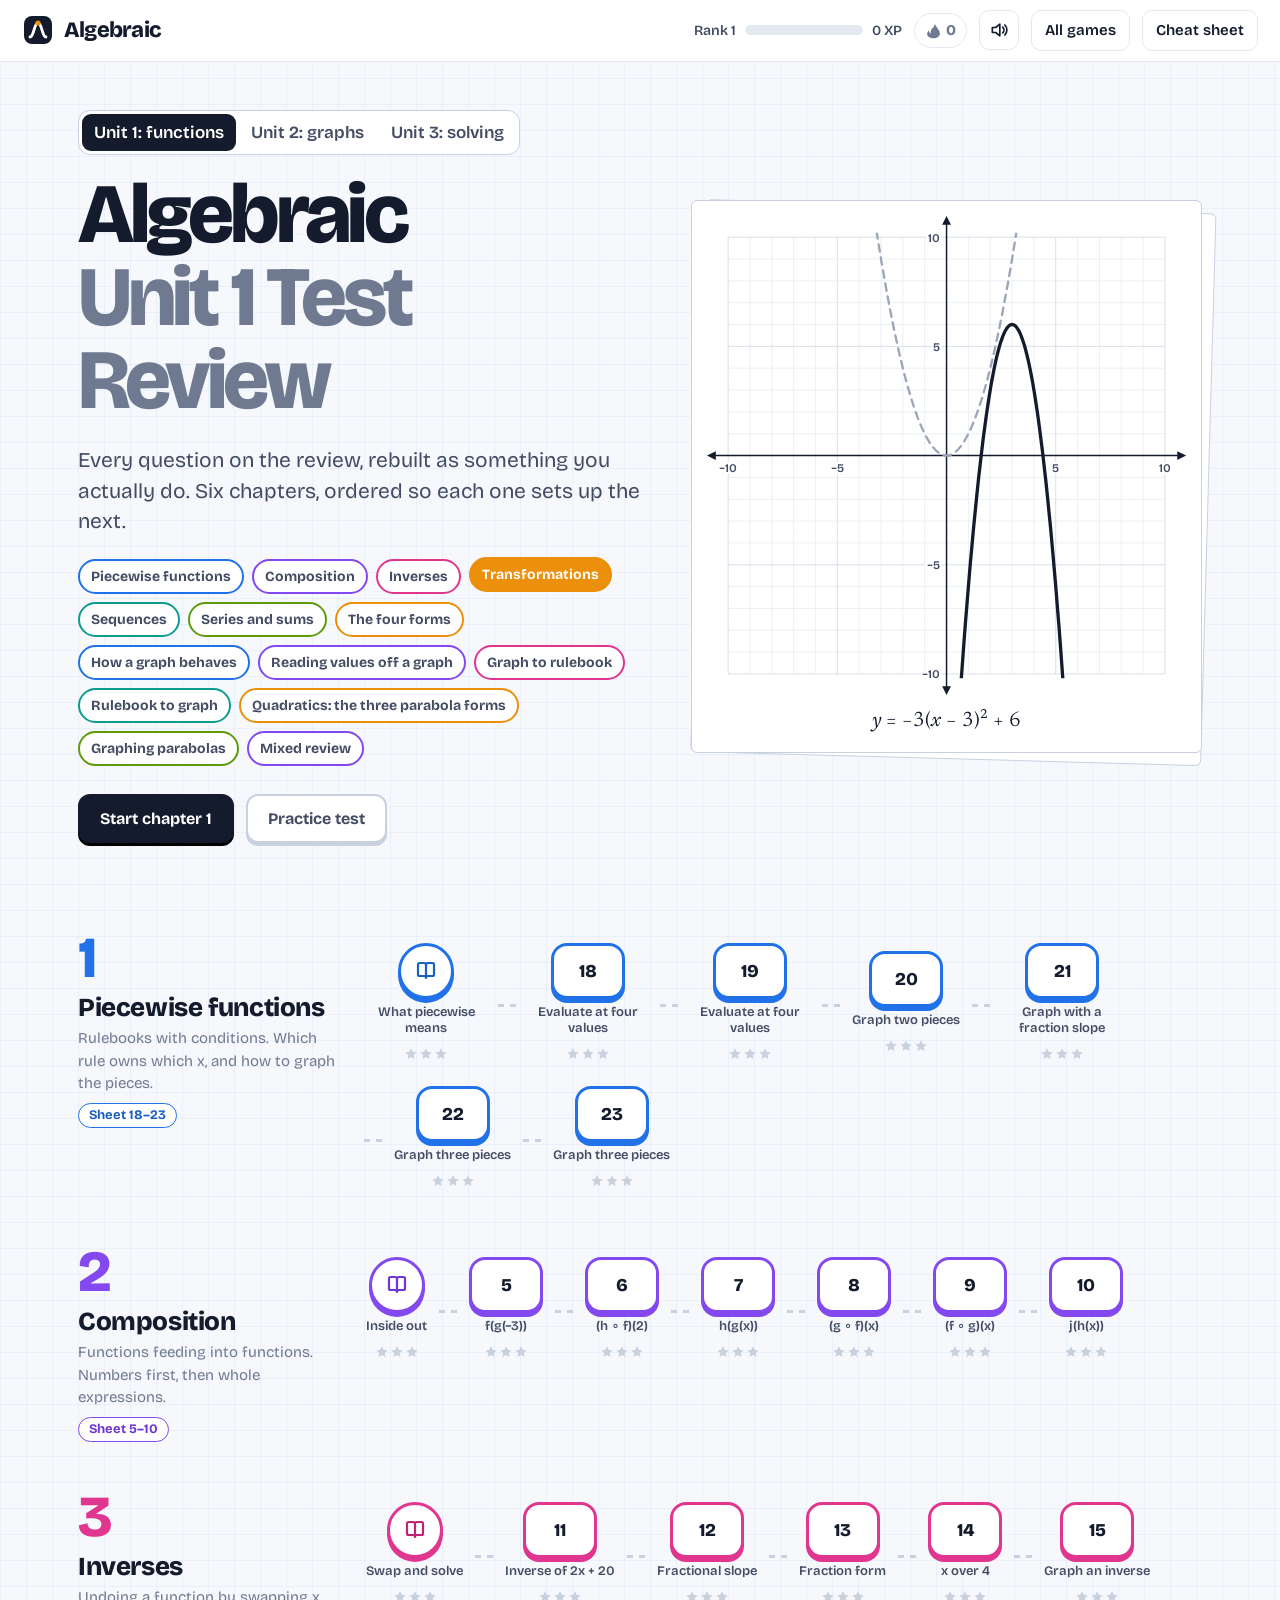
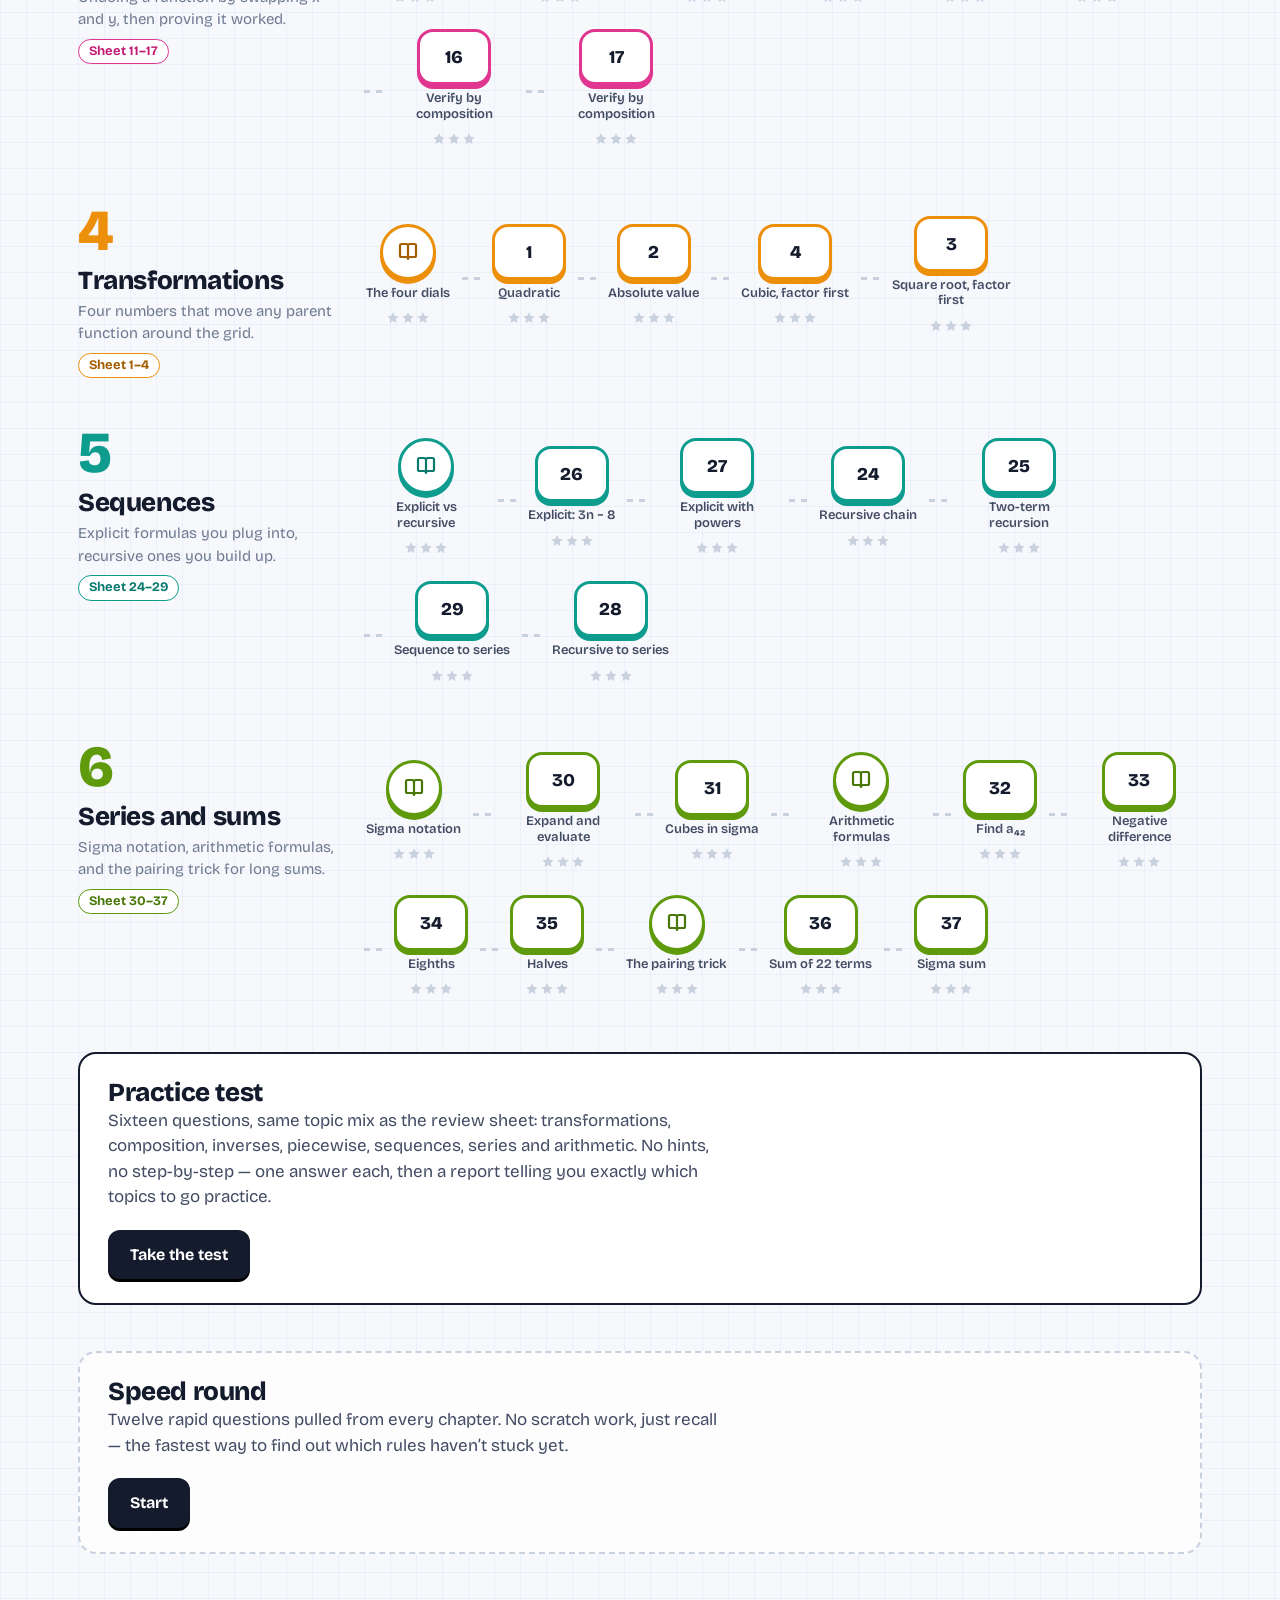
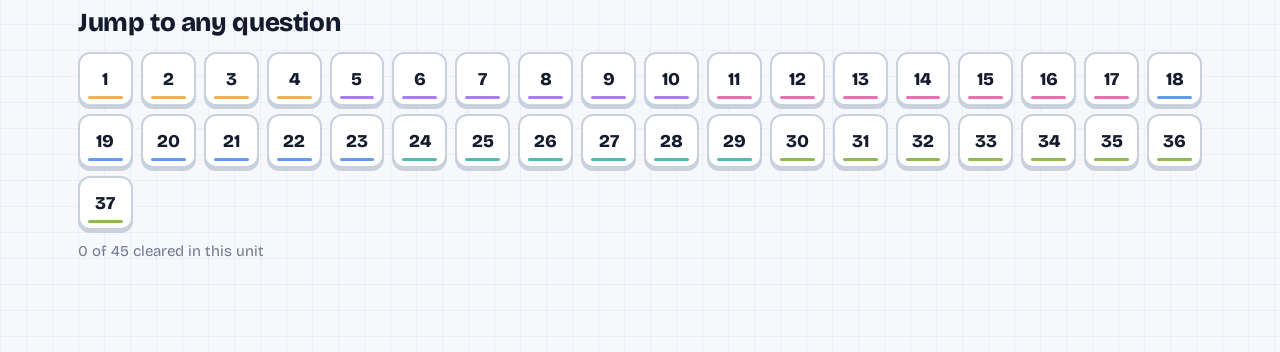
==== commit d7dba028: "Algebraic: add Unit 3 (Quiz Review 3.4-3.7) Completing the square, the quadratic formula, solutions " ====
--- a/algebra/index.html
+++ b/algebra/index.html
@@ -165,7 +165,7 @@
 .stepper li.done{background:var(--good);border-color:var(--good)}
 .stepper li.cur{background:var(--ink);border-color:var(--ink);transform:scale(1.2)}
 .lvl-body{max-width:1260px;margin:0 auto;padding:22px 28px 90px;display:grid;grid-template-columns:minmax(0,1fr) minmax(0,1fr);gap:40px;align-items:start}
-.stage{position:sticky;top:78px;max-height:calc(100vh - 96px);overflow:auto;padding:2px 12px 14px 2px}
+.stage{position:sticky;top:78px;max-height:calc(100vh - 96px);overflow-x:hidden;overflow-y:auto;padding:2px 12px 14px 2px}
 .panel{min-width:0}
 .scr{animation:scrIn .4s cubic-bezier(.2,.8,.2,1)}
 @keyframes scrIn{from{opacity:0;transform:translateY(12px)}}
@@ -185,17 +185,124 @@
 .pwd-rows{display:grid;grid-template-columns:auto auto;gap:.08em .7em;font-size:.78em;line-height:1.3}
 .pwd-rows .c{color:var(--ink2)}
 
+/* ponder: one short line at a time, the graph shows it */
+.pz{display:flex;flex-direction:column;gap:16px}
+.pz-top{display:flex;align-items:center;justify-content:space-between;gap:10px;flex-wrap:wrap}
+.pz-scene{font-size:14px;font-weight:800;color:var(--cci,var(--muted));letter-spacing:.06em;text-transform:uppercase}
+.pz-eq{font-family:var(--math);font-size:36px;line-height:1.35;padding:20px 18px 14px;border-radius:16px;background:#fff;border:2px solid var(--rule2);text-align:center;overflow-x:auto}
+.pz-eq .pwd-rows{font-size:.8em}
+.pz-eq [data-k]{position:relative;display:inline-block;border-radius:8px;padding:0 .06em;transition:background .25s,box-shadow .25s,color .25s}
+.pz-eq [data-k].lit{background:#FFE7B8;box-shadow:0 0 0 .12em #FFE7B8;color:var(--b-ink)}
+.pz-eq [data-k].lit::after{content:"";position:absolute;left:50%;top:-.62em;border:.2em solid transparent;border-top:.3em solid var(--b);transform:translateX(-50%);animation:pzbob .9s ease-in-out infinite}
+@keyframes pzbob{50%{transform:translate(-50%,-.18em)}}
+.pz-say{font-size:32px;font-weight:800;line-height:1.25;letter-spacing:-.015em;min-height:2.6em;margin:0}
+.pz-say .w{display:inline-block;opacity:0;transform:translateY(10px);animation:pzw .38s cubic-bezier(.2,.8,.2,1) forwards}
+@keyframes pzw{to{opacity:1;transform:none}}
+.pz-say .m{font-size:1.08em}
+.pz-bar{height:5px;border-radius:5px;background:var(--rule);overflow:hidden}
+.pz-bar i{display:block;height:100%;width:0;background:var(--cc,var(--ink))}
+.pz-ctrl{display:flex;gap:8px;align-items:center;flex-wrap:wrap}
+.pz-ctrl .iconbtn{width:48px;height:48px;border-radius:12px;background:#fff}
+.pz-ctrl .iconbtn.main{background:var(--ink)}
+.pz-ctrl .iconbtn.main svg{stroke:#fff;fill:#fff}
+.pz-dots{display:flex;gap:7px;flex-wrap:wrap;margin-left:6px}
+.pz-dots button{all:unset;cursor:pointer;width:12px;height:12px;border-radius:50%;background:var(--rule);transition:all .25s}
+.pz-dots button.done{background:var(--cc,var(--ink2));opacity:.55}
+.pz-dots button.cur{background:var(--cc,var(--ink));transform:scale(1.4)}
+.pz-ptr{pointer-events:none}
+.pz-ptr .ring{fill:none;stroke:var(--b);stroke-width:3;transform-box:fill-box;transform-origin:center;animation:pzring 1.2s ease-out infinite}
+@keyframes pzring{from{transform:scale(.6);opacity:1}to{transform:scale(2);opacity:0}}
+.pz-ptr .arrow{fill:var(--b);stroke:#fff;stroke-width:2.5;stroke-linejoin:round;animation:pzarrow .9s ease-in-out infinite}
+@keyframes pzarrow{50%{transform:translateY(-7px)}}
+.pz-ptr.up .arrow{animation-name:pzarrowup}
+@keyframes pzarrowup{50%{transform:translateY(7px)}}
+
+/* ponder extras: a work line and a table that fills in */
+.pz-work{font-size:28px;line-height:1.4;text-align:center;min-height:1.4em;padding:2px 6px}
+.pz-work:empty{display:none}
+.pz-work .frac{font-size:.7em}
+.hi{background:#FFE7B8;border-radius:6px;box-shadow:0 0 0 .1em #FFE7B8;color:var(--b-ink)}
+.pz-tbl:empty{display:none}
+.pz-t{border-collapse:separate;border-spacing:0;margin:0 auto;background:#fff;border:1.5px solid var(--rule2);border-radius:12px;overflow:hidden;font-size:20px}
+.pz-t th{font:italic 600 21px var(--math);padding:6px 12px;background:#F3F6FB;border-bottom:1px solid var(--rule)}
+.pz-t tr:first-child td{color:var(--ink2);background:#FAFBFD;border-bottom:1px solid var(--rule)}
+.pz-t td{min-width:46px;height:38px;padding:4px 8px;text-align:center;font-weight:700;border-left:1px solid var(--rule);transition:background .25s}
+.pz-t td.lit{background:#FFF1D0}
+.pz-t td.pop{animation:pzcell .5s cubic-bezier(.3,1.7,.5,1)}
+@keyframes pzcell{0%{transform:scale(.4);color:var(--b-ink)}100%{transform:none}}
+.pz-ctrl .iconbtn.ready{animation:pzready 1.4s ease-in-out infinite}
+.ptab-h{margin-top:16px;font-size:14px;font-weight:800;color:var(--muted)}
+.tt.ptab{max-width:260px;margin-top:6px}
+.tt.ptab td{font-size:18px;padding:4px 6px}
+.wt{display:inline-table;border-collapse:collapse;font-family:var(--ui);font-size:15px;vertical-align:middle;margin:2px 0}
+.wt th{font:italic 600 16px var(--math);padding:2px 8px;color:var(--ink2)}
+.wt td{padding:2px 8px;border-left:1px solid var(--rule2);text-align:center;font-weight:700}
+.wt tr:first-child td{color:var(--ink2);border-bottom:1px solid var(--rule2)}
+.wt tr:first-child th{border-bottom:1px solid var(--rule2)}
+.skipbtn{white-space:nowrap}
+.autonote{display:inline-block;margin-bottom:10px;font-size:14px;font-weight:800;color:var(--good);background:var(--good-bg);border-radius:99px;padding:4px 12px}
+.autonote.todo{color:var(--b-ink);background:#FFF1D0}
+.pz-quiz:empty{display:none}
+.pz-quiz{padding:14px 16px;border-radius:16px;background:#fff;border:2px solid var(--cc,var(--ink));box-shadow:0 4px 0 var(--cc,var(--ink))}
+.pz-qtag{font-size:13px;font-weight:800;letter-spacing:.06em;text-transform:uppercase;color:var(--cci,var(--ink2));margin-bottom:8px}
+.pz-opts{display:grid;grid-template-columns:1fr 1fr;gap:8px}
+.pz-opts .opt{font-size:19px;text-align:center;justify-content:center}
+.pz-qfb{margin-top:10px;font-size:16px;line-height:1.45}
+.pz-qfb:empty{display:none}
+.pz-qfb.good{color:var(--good);font-weight:800}
+.pz-qfb.bad{color:var(--bad);font-weight:600}
+@media (max-width:520px){.pz-opts{grid-template-columns:1fr}}
+/* help on every question step */
+.helpbar{display:flex;flex-wrap:wrap;align-items:center;gap:8px;margin-top:22px;padding-top:14px;border-top:1.5px dashed var(--rule2)}
+.helpbar.later{display:none}
+.helpbar.nudge{animation:hbnudge .9s ease-out}
+@keyframes hbnudge{0%{background:#FFF1D0}100%{background:transparent}}
+.hb-lbl{font-size:14px;font-weight:700;color:var(--muted)}
+.hbtn{all:unset;cursor:pointer;display:inline-flex;align-items:center;gap:7px;font-size:15px;font-weight:700;padding:7px 13px;border-radius:99px;border:2px solid var(--rule2);background:#fff;color:var(--ink2)}
+.hbtn:hover{border-color:var(--ink2);color:var(--ink)}
+.hbtn .qm{display:grid;place-items:center;width:22px;height:22px;border-radius:50%;background:var(--ink);color:#fff;font-size:14px}
+/* the pop-up player for examples and "where was this taught" */
+.hp{z-index:95;align-items:start;overflow:auto}
+.hp-card{width:min(1180px,100%);background:var(--paper);border-radius:22px;border:2px solid var(--ink);box-shadow:0 8px 0 var(--ink);padding:16px 20px 22px;animation:cardIn .4s cubic-bezier(.3,1.5,.5,1)}
+.hp-head{display:flex;align-items:center;justify-content:space-between;gap:12px;flex-wrap:wrap;margin-bottom:12px}
+.hp-head b{font-size:18px;font-weight:800}
+.hp-body{display:grid;grid-template-columns:minmax(0,1fr) minmax(0,1fr);gap:24px;align-items:start}
+@media (max-width:900px){.hp-body{grid-template-columns:1fr}.hp-stage{order:-1}.hp-stage svg.graph{max-height:38vh;width:auto;margin:0 auto}}
+@keyframes pzready{50%{box-shadow:0 0 0 5px color-mix(in srgb,var(--cc,var(--ink)) 28%,transparent)}}
+
+/* intervals typed like on paper */
+.ivl{display:flex;flex-direction:column;gap:6px}
+.ivl-row{display:flex;align-items:center;gap:6px;font:600 28px var(--math)}
+.ivl-b{all:unset;cursor:pointer;width:40px;height:52px;display:grid;place-items:center;border-radius:10px;border:2px solid var(--rule2);background:#fff;font:600 32px var(--math);box-shadow:0 3px 0 var(--rule2)}
+.ivl-b:hover{border-color:var(--ink2)}
+.ivl-b:active{transform:translateY(2px);box-shadow:none}
+.ivl.ok .ivl-b,.ivl.ok input.num{border-color:var(--good);background:var(--good-bg)}
+.ivl.bad .ivl-b,.ivl.bad input.num{border-color:var(--bad);background:var(--bad-bg)}
+.ivl-quick{display:flex;gap:6px;align-items:center;flex-wrap:wrap;font-size:13px}
+.ivl-inf{all:unset;cursor:pointer;padding:4px 12px;border-radius:8px;border:1.5px solid var(--rule2);background:#fff;font:600 17px var(--math)}
+
+/* the mastery map */
+.mastery{margin-top:34px}
+.mastery>h2{font-size:28px;font-weight:800}
+.mastery>p{color:var(--ink2);max-width:44em;margin-top:6px}
+.mgrid{display:grid;grid-template-columns:repeat(2,minmax(0,1fr));gap:14px;margin-top:18px}
+.mcard{background:#fff;border:2px solid var(--rule2);border-radius:18px;padding:16px 18px;display:flex;flex-direction:column;gap:12px}
+.mcard.mastered{border-color:var(--cc,var(--good));box-shadow:0 4px 0 var(--cc,var(--good))}
+.mhead{display:flex;align-items:center;gap:10px;flex-wrap:wrap}
+.mhead b{font-size:18px;font-weight:800}
+.mok{margin-left:auto;font-size:13px;font-weight:800;color:var(--good)}
+.mq{font-size:21px;line-height:1.35;overflow-x:auto}
+.mpills{display:flex;flex-wrap:wrap;gap:6px;margin-top:auto}
+.mpill{all:unset;cursor:pointer;font-size:14px;font-weight:700;padding:7px 12px;border-radius:99px;border:2px solid var(--rule2);color:var(--ink2);background:#fff}
+.mpill:hover{border-color:var(--ink2)}
+.mpill.done{background:var(--cc,var(--good));border-color:var(--cc,var(--good));color:#fff}
+.mpill.next{border-color:var(--cc,var(--ink));color:var(--cci,var(--ink));box-shadow:0 0 0 3px color-mix(in srgb,var(--cc,var(--ink)) 22%,transparent);animation:bob 1.8s ease-in-out infinite}
+.mcard.final{grid-column:1/-1;--cc:var(--ink);--cci:var(--ink)}
+.slips{margin:10px 0 0;padding-left:22px;color:var(--ink2);display:grid;gap:4px}
+
 /* practice mode */
-.cycle{display:grid;grid-template-columns:repeat(4,minmax(0,1fr));gap:10px;margin-top:16px;counter-reset:cy}
-.cycle .cy{counter-increment:cy;display:flex;flex-direction:column;align-items:flex-start;gap:3px;padding:12px 14px;border-radius:14px;background:#fff;border:2px solid var(--rule2);transition:all .3s}
-.cycle .cy b{font-size:15px;font-weight:800;color:var(--cci)}
-.cycle .cy b::before{content:counter(cy) " · ";color:var(--muted)}
-.cycle .cy small{font-size:13px;color:var(--ink2);font-weight:600;line-height:1.35}
-.cycle .cy small.n{color:var(--muted);margin-top:auto;padding-top:4px}
-.cycle .cy.on{border-color:var(--cc);box-shadow:0 4px 0 var(--cc);transform:translateY(-2px)}
 .solved{margin-top:6px;padding:18px 20px;border-radius:16px;background:#fff;border:2px solid var(--good);box-shadow:0 4px 0 var(--good)}
 .solved h3{font-size:24px;margin-bottom:4px}
-.lvl-tools{display:flex;gap:8px;align-items:center}
 
 /* board */
 .board .qrow{display:flex;gap:12px;align-items:baseline;padding:4px 4px 10px;border-bottom:1.5px solid var(--rule)}
@@ -428,13 +535,19 @@
   .stage{position:static;max-height:none;overflow:visible;order:2;padding:0}
   .stage.has-graph{order:-1;position:sticky;top:57px;z-index:20;background:var(--paper);padding:6px 16px 8px;margin:0 -16px}
   .stage.has-graph .work,.stage.has-graph .qrow{display:none}
+  .pz-say{font-size:25px;min-height:2.5em}
+  .pz-eq{font-size:26px;padding:16px 10px 10px}
+  .pz-ctrl .iconbtn{width:44px;height:44px}
+  .pz-work{font-size:22px}
+  .pz-t{font-size:16px}.pz-t td{min-width:34px;padding:3px 4px}
+  .mgrid{grid-template-columns:1fr}
+  .ivl-row{font-size:24px}
   .stage.has-graph .slot{padding:4px 0 0;text-align:center}
   .stage.has-graph .slot .big{font-size:19px!important;padding:2px 0!important}
   .stage.has-graph .slot .pwrap{gap:4px;margin-top:0}
   .stage.has-graph .slot .prow{padding:4px 10px}
   .stage.has-graph .slot .prow .m{font-size:17px}
   .stage.has-graph .slot .prow .cond{font-size:15px}
-  .cycle{grid-template-columns:repeat(2,minmax(0,1fr))}
   .stage.has-graph svg.graph{max-height:36vh;width:auto;margin:0 auto}
   .stage.has-graph .sheetwrap::before{display:none}
   .lvl-head{padding:12px 16px 0;gap:8px 12px}
@@ -470,6 +583,15 @@
 @media (prefers-reduced-motion:reduce){
   *,*::before,*::after{animation-duration:.01ms!important;animation-iteration-count:1!important;transition-duration:.01ms!important}
 }
+.u3line{align-items:center;font-family:var(--math);font-size:26px;gap:8px;flex-wrap:wrap}
+.u3line .u3t{white-space:nowrap}
+.u3line .ivl{font-size:17px;font-family:var(--sans,inherit)}
+.glabel.u3small{font-size:17px}
+.glabel.u3sgn{font:800 34px var(--math);fill:var(--c3i)}
+.u3seg{fill:none;stroke:var(--c4);stroke-width:9;stroke-linecap:round;opacity:.85}
+.u3part{display:inline-block;margin:0 .7em .2em 0;white-space:nowrap}
+.u3eqs{font-size:.62em;line-height:1.5}
+.mtitle{margin:-6px 0 0;font-weight:800;color:var(--cci,var(--ink))}
 </style>
 </head>
 <body>
@@ -538,6 +660,16 @@
   const key = f.p + '/' + f.d;
   return sign + (UNI[key] || key);
 }
+/* points, tables and graph readouts use decimals (2.5, −6.25), the way you'd write them on the sheet.
+   fmt/fmtHTML keep fractions for coefficients inside equations, like the ½ in ½(x − 6)². */
+function dec(v) {
+  if (near(v, Math.round(v))) return fmt(Math.round(v));
+  if (near(v * 100, Math.round(v * 100))) return String(+v.toFixed(2)).replace('-', MINUS);
+  return fmt(v);
+}
+/* a small x / y table for the worked-solution board and hints */
+const decP = n => n < 0 ? `(${dec(n)})` : dec(n);
+const tableHTML = (xs, ys) => `<table class="wt"><tr><th>x</th>${xs.map(x => `<td>${dec(x)}</td>`).join('')}</tr><tr><th>y</th>${ys.map(y => `<td>${dec(y)}</td>`).join('')}</tr></table>`;
 function fmtHTML(n) {
   const f = fracParts(n), sign = f.s < 0 && (f.w || f.p) ? MINUS : '';
   if (f.d === 1) return sign + f.w;
@@ -986,7 +1118,7 @@
       const [x, y] = toG(e); this.gHover.style.display = '';
       ring.setAttribute('cx', this.X(x)); ring.setAttribute('cy', this.Y(y));
       const right = x > this.R / 2, top = y > this.R * .85;
-      txt.textContent = `(${fmt(x)}, ${fmt(y)})`;
+      txt.textContent = `(${dec(x)}, ${dec(y)})`;
       txt.setAttribute('x', this.X(x) + (right ? -18 : 18)); txt.setAttribute('y', this.Y(y) + (top ? 30 : -16));
       txt.setAttribute('text-anchor', right ? 'end' : 'start');
     };
@@ -1070,6 +1202,64 @@
       o.mark = s => { o.input.classList.remove('ok', 'bad'); if (s) o.input.classList.add(s); };
       o.lock = () => { o.locked = true; };
       o.testFill = () => o.btns[f.ans].click();
+    } else if (f.kind === 'interval') {
+      /* an interval written like on paper: tap a bracket to switch ( and [, type each end or tap ∞ */
+      const st = { lb: '(', rb: ')' };
+      const brk = side => {
+        const b = el('button', { type: 'button', class: 'ivl-b', 'aria-label': side === 'l' ? 'Left bracket: tap to switch' : 'Right bracket: tap to switch' }, side === 'l' ? '(' : ')');
+        b.onclick = () => {
+          if (o.locked) return;
+          if (side === 'l') st.lb = st.lb === '(' ? '[' : '('; else st.rb = st.rb === ')' ? ']' : ')';
+          b.textContent = side === 'l' ? st.lb : st.rb;
+          o.input.classList.remove('bad', 'ok'); Sound.tick();
+        };
+        return b;
+      };
+      const lb = brk('l'), rb = brk('r');
+      const lo = numInput('left end of the interval', 'sm'), hi2 = numInput('right end of the interval', 'sm');
+      /* an ∞ button fills whichever end you're typing in; before you've clicked into one,
+         it goes where that infinity usually belongs (−∞ left, ∞ right) */
+      let typing = null;
+      [lo, hi2].forEach(i => i.addEventListener('focus', () => (typing = i)));
+      const inf = (fallback, v) => {
+        const b = el('button', { type: 'button', class: 'ivl-inf', tabindex: '-1', onclick: () => {
+          if (o.locked) return;
+          const inp = typing || fallback;
+          inp.value = v; inp.dispatchEvent(new Event('input')); inp.focus();
+        } }, v);
+        b.addEventListener('mousedown', e => e.preventDefault());   /* keep the cursor in the box you're typing in */
+        return b;
+      };
+      o.inputs = [lo, hi2];
+      o.input = el('div', { class: 'ivl' },
+        el('div', { class: 'ivl-row' }, lb, lo, el('span', { class: 'ivl-c' }, ','), hi2, rb),
+        el('div', { class: 'ivl-quick' }, inf(lo, MINUS + '∞'), inf(hi2, '∞'), el('span', { class: 'muted' }, 'tap a bracket to switch ( and [')));
+      [lo, hi2].forEach(i => i.addEventListener('input', () => o.input.classList.remove('bad', 'ok')));
+      const pv = s => {
+        s = String(s).trim().toLowerCase().replace(/[−–—]/g, '-').replace(/\s/g, '');
+        if (/^-(∞|inf|infinity|oo)$/.test(s)) return -Infinity;
+        if (/^\+?(∞|inf|infinity|oo)$/.test(s)) return Infinity;
+        return parseNum(s);
+      };
+      const same = (p, q) => p === q || (isFinite(p) && isFinite(q) && near(p, q));
+      o.check = () => {
+        const A = f.ans;
+        if (!lo.value.trim() || !hi2.value.trim()) return { ok: false, msg: f.empty || 'Fill in both ends.' };
+        const got = { a: pv(lo.value), b: pv(hi2.value), ac: st.lb === '[', bc: st.rb === ']' };
+        if (Number.isNaN(got.a) || Number.isNaN(got.b)) return { ok: false, msg: 'Type a number, or tap −∞ or ∞.' };
+        if (!same(got.a, A.a) || !same(got.b, A.b)) return { ok: false, msg: (f.why && f.why(got)) || 'Check the number at each end.' };
+        if ((!isFinite(got.a) && got.ac) || (!isFinite(got.b) && got.bc)) return { ok: false, msg: '∞ never ends, so it always gets a round bracket.' };
+        if (got.ac !== !!A.ac || got.bc !== !!A.bc) return { ok: false, msg: (f.bracketWhy && f.bracketWhy(got)) || 'The numbers are right. Now the brackets: [ means that end is included, ( means it isn’t.' };
+        return { ok: true };
+      };
+      o.mark = s => { o.input.classList.remove('ok', 'bad'); if (s) o.input.classList.add(s); };
+      o.lock = () => { o.locked = true; lo.readOnly = hi2.readOnly = true; };
+      o.testFill = () => {
+        const A = f.ans, fv = v => v === -Infinity ? '-∞' : v === Infinity ? '∞' : dec(v).replace(MINUS, '-');
+        lo.value = fv(A.a); hi2.value = fv(A.b);
+        if ((st.lb === '[') !== !!A.ac) lb.click();
+        if ((st.rb === ']') !== !!A.bc) rb.click();
+      };
     } else {
       const isExpr = f.kind === 'expr';
       o.input = numInput(f.aria || (typeof f.label === 'string' ? f.label.replace(/<[^>]+>/g, '') : 'answer'), (isExpr ? 'wide ' : '') + (f.cls || ''));
@@ -1128,16 +1318,16 @@
         let v = f.test != null ? f.test : f.ans;
         if (v instanceof Poly) v = v.terms().map(([d, c], i) => (i ? (c < 0 ? ' - ' : ' + ') : (c < 0 ? '-' : '')) + (d === 0 || !near(Math.abs(c), 1) ? fmt(Math.abs(c)).replace(MINUS, '-') : '') + (d ? (f.v || 'x') + (d > 1 ? '^' + d : '') : '')).join('') || '0';
         else if (typeof v === 'string') { const q = P(v, f.v || 'x'); if (q) v = polyText(q, f.v || 'x').replace(new RegExp(MINUS, 'g'), '-').replace(/²/g, '^2').replace(/³/g, '^3'); }
-        else v = fmt(v).replace(MINUS, '-');
+        else v = dec(v).replace(MINUS, '-');
         o.input.value = String(v);
       };
     }
     o.wrap = el('label', { class: 'field' + (f.inline ? ' inline' : ''), style: f.color ? `--c:var(--${f.color})` : null },
       f.label != null && f.label !== '' ? el('span', { class: 'fl', html: f.label }) : null, o.input, o.prev || null);
-    if (f.kind === 'toggle') o.wrap = el('div', { class: 'field' + (f.inline ? ' inline' : '') }, f.label ? el('span', { class: 'fl', html: f.label }) : null, o.input);
+    if (f.kind === 'toggle' || f.kind === 'interval') o.wrap = el('div', { class: 'field' + (f.inline ? ' inline' : '') }, f.label ? el('span', { class: 'fl', html: f.label }) : null, o.input);
     return o;
   });
-  const inputs = F.filter(o => o.f.kind !== 'toggle').map(o => o.input);
+  const inputs = F.flatMap(o => o.f.kind === 'toggle' ? [] : o.inputs || [o.input]);
   inputs.forEach((inp, i) => inp.addEventListener('keydown', e => { if (e.key === 'Enter') { e.preventDefault(); inputs[i + 1] && !inputs[i + 1].readOnly ? inputs[i + 1].focus() : check(); } }));
   const fieldsNode = spec.layout ? spec.layout(Object.fromEntries(F.map(o => [o.key, o.wrap])), F) : el('div', { class: 'fields' }, F.map(o => o.wrap));
   w.append(fieldsNode);
@@ -1274,6 +1464,7 @@
     else idx = targets.findIndex(t => near(t[0], x) && near(t[1], y) && !placed.some(q => near(q[0], x) && near(q[1], y)));
     if (idx >= 0) {
       placed.push([x, y]);
+      if (tbl) [...tbl.tBodies[0].rows].forEach(tr => { if (near(tr._xy[0], x) && near(tr._xy[1], y)) { tr.classList.add('ok'); tr.cells[2].textContent = '✓'; } });
       const from = spec.from ? (typeof spec.from === 'function' ? spec.from(x, y) : spec.from[idx]) : null;
       const land = () => { g.dot(x, y, spec.dotCls || 'pt-u'); Sound.pop(); };
       if (from) g.fly(from, [x, y]).then(land); else land();
@@ -1283,7 +1474,7 @@
       return;
     }
     if (placed.some(q => near(q[0], x) && near(q[1], y))) return;
-    g.ring(x, y); ctx.soft(); fb.show('bad', spec.why ? spec.why(x, y) : `(${fmt(x)}, ${fmt(y)}) isn’t one of the points.`);
+    g.ring(x, y); ctx.soft(); fb.show('bad', spec.why ? spec.why(x, y) : `(${dec(x)}, ${dec(y)}) isn’t one of the points.`);
   };
   g.plot(spec.step || 1, pick);
   const xi = numInput('x coordinate', 'sm'), yi = numInput('y coordinate', 'sm');
@@ -1291,6 +1482,14 @@
   xi.addEventListener('keydown', e => { if (e.key === 'Enter') { e.preventDefault(); yi.focus(); } });
   yi.addEventListener('keydown', e => { if (e.key === 'Enter') { e.preventDefault(); go(); } });
   w.append(el('div', { class: 'fields', style: 'align-items:center;font-size:15px;color:var(--ink2)' }, 'Or type a point: (', xi, ',', yi, ')', el('button', { class: 'btn ghost sm', type: 'button', onclick: go }, 'Place')));
+  /* the table you're plotting from, right under the point box, ticked off as you go */
+  let tbl = null;
+  if (spec.table) {
+    tbl = el('table', { class: 'tt ptab' },
+      el('thead', {}, el('tr', {}, el('th', {}, 'x'), el('th', {}, 'y'), el('th', { class: 'note' }, ''))),
+      el('tbody', {}, spec.table.map(([x, y]) => { const tr = el('tr', {}, el('td', {}, dec(x)), el('td', {}, dec(y)), el('td', { class: 'note' }, '')); tr._xy = [x, y]; return tr; })));
+    w.append(el('p', { class: 'ptab-h' }, 'Your table'), tbl);
+  }
   if (spec.hints) actions.append(hintBtn(ctx, spec.hints, hints));
   w.append(hints, fb, actions);
   async function finish() {
@@ -1303,6 +1502,31 @@
   }
   ctx.test = { kind: 'plot', pick, pts: spec.testPts || targets };
   ctx.screen(w);
+}
+
+/* ======================= skip: fill in the rest of this step and move on ======================= */
+async function skipStep(ctx) {
+  if (!ctx.alive || ctx.skipping || !ctx.test) return;
+  const t = ctx.test;
+  if (t.kind === 'continue') return t.el.click();
+  if (t.kind === 'ponder') return t.next();
+  /* a skipped step counts as done and correct; it won't come back */
+  ctx.skipping = true;
+  try {
+    if (t.kind === 'choose') t.el.click();
+    else if (t.kind === 'ask') { t.fill(); await t.check(); }
+    else if (t.kind === 'plot') { for (const p of t.pts) t.pick(p[0], p[1]); }
+    else if (t.kind === 'chips') { for (const o of t.order) { const c = [...t.pool.children].find(x => x.innerHTML === o); if (c) c.click(); } await wait(420); await t.check(); }
+    else if (t.kind === 'sigma') { for (const p of t.order) { t.el.querySelector(`[data-p="${p}"]`).click(); await wait(450); } }
+    else if (t.kind === 'dials') {
+      const want = [['k', 3], ['h', -4], ['a', -1], ['a', -3], ['sqrt'], ['b', -1], ['b', 2]];
+      for (const s of want) { if (s.length === 1) t.seg[s[0]].click(); else t.set(s[0], s[1]); await wait(250); }
+    }
+    for (let i = 0; i < 100 && ctx.alive; i++) {
+      await wait(100);
+      if (ctx.test && ctx.test !== t && ctx.test.kind === 'continue') { ctx.test.el.click(); break; }
+    }
+  } finally { ctx.skipping = false; }
 }
 
 /* ======================= info: read and continue ======================= */
@@ -2355,25 +2579,25 @@
     const rows = el('table', { class: 'tt' },
       el('thead', {}, el('tr', {}, el('th', {}, 'x'), el('th', {}, 'y'), el('th', { class: 'sep' }, 'Δx'), el('th', {}, 'Δy'))),
       el('tbody', {}, pts.map(([x, y], idx) => el('tr', {},
-        el('td', { class: 'given' }, fmt(x)), el('td', { class: 'given' }, fmt(y)),
-        el('td', { class: 'sep' }, fmt(tp[idx][0])), el('td', {}, fmt(tp[idx][1]))))));
+        el('td', { class: 'given' }, dec(x)), el('td', { class: 'given' }, dec(y)),
+        el('td', { class: 'sep' }, dec(tp[idx][0])), el('td', {}, dec(tp[idx][1]))))));
     ctx.board.work(`<span class="u">Δ rules.</span> Δx = x ÷ ${fmt(Q.b)} + ${fmt(Q.h)},  Δy = ${fmt(Q.a)}·y + ${fmt(Q.k)}`);
     plot(ctx, {
       graph: g,
       title: '(c) Graph it',
       lede: [`Each parent point ${M('(x, y)')} moves to ${mh(`(<i>x</i> ÷ <span class="pb">b</span> + <span class="ph">h</span>, &nbsp;<span class="pa">a</span> · <i>y</i> + <span class="pk">k</span>)`)}. The table already ran the numbers — plot the Δ columns.`,
-        sel.step < 1 ? `These land on ${sel.step === .5 ? 'half' : 'quarter'} values, so the grid snaps to ${fmt(sel.step)} steps.` : null].filter(Boolean),
+        sel.step < 1 ? `These land on ${sel.step === .5 ? 'half' : 'quarter'} values, so the grid snaps to ${dec(sel.step)} steps.` : null].filter(Boolean),
       rows,
       targets: tp, from: pts, step: sel.step,
       why: (x, y) => {
-        if (pts.some(p => near(p[0], x) && near(p[1], y))) return `(${fmt(x)}, ${fmt(y)}) is a parent point. Plot the transformed Δ values instead.`;
+        if (pts.some(p => near(p[0], x) && near(p[1], y))) return `(${dec(x)}, ${dec(y)}) is a parent point. Plot the transformed Δ values instead.`;
         if (tp.some(q => near(q[0], y) && near(q[1], x)) && !near(x, y)) return `Coordinates swapped. Go across to Δx first, then up or down to Δy.`;
         const row = tp.find(q => near(q[0], x));
-        if (row) return `Δx = ${fmt(x)} is right, but on this graph that x gives Δy = ${fmt(row[1])}.`;
-        return `(${fmt(x)}, ${fmt(y)}) isn’t in the Δ table.`;
+        if (row) return `Δx = ${dec(x)} is right, but on this graph that x gives Δy = ${dec(row[1])}.`;
+        return `(${dec(x)}, ${dec(y)}) isn’t in the Δ table.`;
       },
-      hints: [() => `First row: ${M(`(${fmt(pts[0][0])}, ${fmt(pts[0][1])})`)} moves to ${M(`(${fmt(tp[0][0])}, ${fmt(tp[0][1])})`)}.`,
-        () => `All of them: ${tp.map(q => M(`(${fmt(q[0])}, ${fmt(q[1])})`)).join(', ')}.`],
+      hints: [() => `First row: ${M(`(${dec(pts[0][0])}, ${dec(pts[0][1])})`)} moves to ${M(`(${dec(tp[0][0])}, ${dec(tp[0][1])})`)}.`,
+        () => 'Each row of the table: plot the two Δ columns as (Δx, Δy).'],
       xp: 18,
       success: 'Now connect them and check.',
       after: async (w, fb) => {
@@ -3502,7 +3726,7 @@
    ======================================================= */
 const INF = '∞';
 const NINF = MINUS + INF;
-const iv = (a, b, ac, bc) => `${ac ? '[' : '('}${a === -Infinity ? NINF : fmt(a)}, ${b === Infinity ? INF : fmt(b)}${bc ? ']' : ')'}`;
+const iv = (a, b, ac, bc) => `${ac ? '[' : '('}${a === -Infinity ? NINF : dec(a)}, ${b === Infinity ? INF : dec(b)}${bc ? ']' : ')'}`;
 const stepFor = vals => vals.every(v => near(v, Math.round(v))) ? 1 : vals.every(v => near(v * 2, Math.round(v * 2))) ? .5 : .25;
 
 /* ---------- extra graphs ---------- */
@@ -3610,12 +3834,12 @@
         `Watch the sign on ${M('h')}: the form subtracts it, so ${M('(x + 5)')} means ${M('h = -5')}.`],
       body: [el('p', { class: 'big m', html: Q.html })],
       fields: [
-        { key: 'h', label: mh(`<i class="ph">h</i> =`), inline: true, cls: 'sm', ans: Q.h, color: 'h', why: v => near(v, -Q.h) ? `Sign trap. ${mh(`(<i>x</i> ${Q.h < 0 ? '+' : MINUS} ${fmt(Math.abs(Q.h))})`)} means ${M('h = ' + fmt(Q.h))}, because the form has a subtraction built in.` : 'h is the number grouped with x inside the parentheses, with its sign flipped.' },
+        { key: 'h', label: mh(`<i class="ph">h</i> =`), inline: true, cls: 'sm', ans: Q.h, color: 'h', why: v => near(v, -Q.h) ? `Sign trap. ${mh(`(<i>x</i> ${Q.h < 0 ? '+' : MINUS} ${dec(Math.abs(Q.h))})`)} means ${M('h = ' + dec(Q.h))}, because the form has a subtraction built in.` : 'h is the number grouped with x inside the parentheses, with its sign flipped.' },
         { key: 'k', label: mh(`<i class="pk">k</i> =`), inline: true, cls: 'sm', ans: Q.k, color: 'k', why: v => near(v, -Q.k) ? 'k sits outside the parentheses, so its sign is honest — no flipping.' : 'k is the number added at the very end.' },
         { key: 'a', label: mh(`<i class="pa">a</i> =`), inline: true, cls: 'sm', ans: Q.a, color: 'a', why: () => 'a is the number multiplying the squared part. Nothing written means 1.' }
       ],
-      work: () => [`Vertex: (${fmt(Q.h)}, ${fmt(Q.k)}),  a = ${fmt(Q.a)}`],
-      success: () => `Vertex ${M(`(${fmt(Q.h)}, ${fmt(Q.k)})`)}, axis of symmetry ${M('x = ' + fmt(Q.h))}.`,
+      work: () => [`Vertex: (${dec(Q.h)}, ${dec(Q.k)}),  a = ${fmt(Q.a)}`],
+      success: () => `Vertex ${M(`(${dec(Q.h)}, ${dec(Q.k)})`)}, axis of symmetry ${M('x = ' + dec(Q.h))}.`,
       xp: 12, onDone: next
     }));
   } else if (Q.form === 'standard') {
@@ -3625,19 +3849,19 @@
         `Here ${mh(`<span class="pa">a</span> = ${fmtHTML(Q.A)}`)} and ${mh(`<span class="pb">b</span> = ${fmtHTML(Q.B)}`)}.`],
       body: [el('p', { class: 'big m', html: Q.html })],
       fields: [{ label: mh(`<i>x</i> = ${MINUS}<span class="frac"><span>${fmtPH(Q.B)}</span><span>2(${fmtHTML(Q.A)})</span></span> =`), ans: Q.h, color: 'c4', why: v => near(v, -Q.h) ? 'Check the signs. The formula already has a negative out front, so a positive b gives a negative x.' : `Compute ${mh(`${MINUS}${fmtPH(Q.B)} ÷ ${fmt(2 * Q.A)}`)}.` }],
-      hints: [() => `${mh(`${MINUS}<span class="frac"><span>${fmtPH(Q.B)}</span><span>${fmt(2 * Q.A)}</span></span> = ${fmtHTML(Q.h)}`)}`],
-      work: () => [`Axis of symmetry: x = ${fmt(Q.h)}`],
+      hints: [() => `${mh(`${MINUS}<span class="frac"><span>${fmtPH(Q.B)}</span><span>${fmt(2 * Q.A)}</span></span> = ${dec(Q.h)}`)}`],
+      work: () => [`Axis of symmetry: x = ${dec(Q.h)}`],
       success: `That’s the axis of symmetry, and the x-coordinate of the vertex.`,
       xp: 12, onDone: next
     }));
     steps.push(next => ask(ctx, {
       title: 'Now the vertex’s y value',
-      lede: `Substitute ${M('x = ' + fmt(Q.h))} back into the function.`,
-      body: [el('p', { class: 'big m', html: `<i>y</i> = ${substHTML(P(`${Q.A}x^2+${Q.B}x+${Q.C}`), `(${fmt(Q.h)})`)}` })],
+      lede: `Substitute ${M('x = ' + dec(Q.h))} back into the function.`,
+      body: [el('p', { class: 'big m', html: `<i>y</i> = ${substHTML(P(`${Q.A}x^2+${Q.B}x+${Q.C}`), `(${dec(Q.h)})`)}` })],
       fields: [{ label: mh(`<i>y</i> =`), ans: Q.k, color: 'c4', why: () => `Square first, then multiply, then add: ${mh(polyWorked(P(`${Q.A}x^2+${Q.B}x+${Q.C}`), Q.h))}.` }],
       hints: [() => `${mh(polyWorked(P(`${Q.A}x^2+${Q.B}x+${Q.C}`), Q.h))}`],
-      work: () => [`Vertex: (${fmt(Q.h)}, ${fmt(Q.k)})`],
-      success: () => `Vertex ${M(`(${fmt(Q.h)}, ${fmt(Q.k)})`)}.`,
+      work: () => [`Vertex: (${dec(Q.h)}, ${dec(Q.k)})`],
+      success: () => `Vertex ${M(`(${dec(Q.h)}, ${dec(Q.k)})`)}.`,
       xp: 12, onDone: next
     }));
   } else {
@@ -3657,26 +3881,26 @@
         `Then substitute that x back in to get the y value.`],
       fields: [
         { key: 'x', label: mh(`axis: <i>x</i> =`), inline: true, cls: 'sm', ans: Q.h, color: 'c4', why: () => `Average them: ${mh(`<span class="frac"><span>${fmtP(Q.roots[0])} + ${fmtP(Q.roots[1])}</span><span>2</span></span>`)}.` },
-        { key: 'y', label: mh(`<i>y</i> =`), inline: true, cls: 'sm', ans: Q.k, color: 'c4', why: () => `Put ${M('x = ' + fmt(Q.h))} into ${mh(Q.html.split('= ')[1])}.` }
+        { key: 'y', label: mh(`<i>y</i> =`), inline: true, cls: 'sm', ans: Q.k, color: 'c4', why: () => `Put ${M('x = ' + dec(Q.h))} into ${mh(Q.html.split('= ')[1])}.` }
       ],
-      hints: [() => `Midpoint: ${mh(`<span class="frac"><span>${fmtP(Q.roots[0])} + ${fmtP(Q.roots[1])}</span><span>2</span></span> = ${fmtHTML(Q.h)}`)}`, () => `Then ${M('y = ' + fmt(Q.k))}.`],
-      work: () => [`Axis: x = ${fmt(Q.h)},  vertex: (${fmt(Q.h)}, ${fmt(Q.k)})`],
-      success: () => `Vertex ${M(`(${fmt(Q.h)}, ${fmt(Q.k)})`)}.`,
+      hints: [() => `Midpoint: ${mh(`<span class="frac"><span>${fmtP(Q.roots[0])} + ${fmtP(Q.roots[1])}</span><span>2</span></span> = ${dec(Q.h)}`)}`, () => `Then ${M('y = ' + dec(Q.k))}.`],
+      work: () => [`Axis: x = ${dec(Q.h)},  vertex: (${dec(Q.h)}, ${dec(Q.k)})`],
+      success: () => `Vertex ${M(`(${dec(Q.h)}, ${dec(Q.k)})`)}.`,
       xp: 14, onDone: next
     }));
   }
   /* table */
   steps.push(next => ask(ctx, {
     title: 'Build a table around the vertex',
-    lede: [`Pick x values on both sides of ${M('x = ' + fmt(Q.h))} and substitute. The y values will mirror each other — that’s a free error check.`],
+    lede: [`Pick x values on both sides of ${M('x = ' + dec(Q.h))} and substitute. The y values will mirror each other — that’s a free error check.`],
     layout: (f, F) => el('table', { class: 'tt', style: 'max-width:340px' },
       el('thead', {}, el('tr', {}, el('th', {}, 'x'), el('th', {}, 'y'))),
-      el('tbody', {}, Q.xs.map((x, i) => el('tr', {}, el('td', { class: 'given' }, fmt(x)), el('td', {}, F[i].input))))),
+      el('tbody', {}, Q.xs.map((x, i) => el('tr', {}, el('td', { class: 'given' }, dec(x)), el('td', {}, F[i].input))))),
     fields: Q.xs.map((x, i) => ({ key: 't' + i, label: '', aria: `y when x is ${x}`, cls: 'sm', ans: Q.ys[i], color: 'c4',
-      why: v => near(v, -Q.ys[i]) ? `Check the sign. Substituting ${fmtP(x)} gives ${M(fmt(Q.ys[i]))}.` : `Substitute ${M('x = ' + fmt(x))} into ${mh(Q.html.split('= ')[1])} and simplify one step at a time.` })),
-    hints: [() => `At ${M('x = ' + fmt(Q.xs[0]))} you get ${M('y = ' + fmt(Q.ys[0]))}.`,
-      () => `Full table: ${Q.xs.map((x, i) => M(`(${fmt(x)}, ${fmt(Q.ys[i])})`)).join(', ')}`],
-    work: () => [`Table: ${Q.xs.map((x, i) => `(${fmt(x)}, ${fmt(Q.ys[i])})`).join(', ')}`],
+      why: v => near(v, -Q.ys[i]) ? `Check the sign. Substituting ${decP(x)} gives ${M(dec(Q.ys[i]))}.` : `Substitute ${M('x = ' + dec(x))} into ${mh(Q.html.split('= ')[1])} and simplify one step at a time.` })),
+    hints: [() => `At ${M('x = ' + dec(Q.xs[0]))} you get ${M('y = ' + dec(Q.ys[0]))}.`,
+      () => `Full table: ${tableHTML(Q.xs, Q.ys)}`],
+    work: () => [`Table: ${tableHTML(Q.xs, Q.ys)}`],
     success: 'Notice how the y values repeat on either side of the vertex.',
     xp: 14, onDone: next
   }));
@@ -3684,20 +3908,20 @@
   steps.push(next => {
     const pts = Q.xs.map((x, i) => [x, Q.ys[i]]);
     plot(ctx, {
-      graph: g, title: 'Plot your points',
+      graph: g, title: 'Plot your points', table: pts,
       lede: `Tap each point from the table. Then the curve gets drawn through them.`,
       targets: pts, step: stepFor(pts.flat()),
       why: (x, y) => {
         const row = pts.find(p => near(p[0], x));
-        if (row) return `${M('x = ' + fmt(x))} is in the table, but the y value there is ${M(fmt(row[1]))}.`;
-        return `That x isn’t in your table. Plot ${pts.map(p => M(`(${fmt(p[0])}, ${fmt(p[1])})`)).join(', ')}.`;
+        if (row) return `${M('x = ' + dec(x))} is in the table, but the y value there is ${M(dec(row[1]))}.`;
+        return 'That x isn’t in your table. Plot the rows of your table.';
       },
       xp: 16, success: 'Now the parabola itself.',
       after: async () => {
         g.setFn('curve', Q.fn, 'curve-main');
         await g.drawIn('curve', 800);
         g.dot(Q.h, Q.k, 'pt-u');
-        g.label(Q.h, Q.k + (Q.up ? -1.2 : 1.2), `(${fmt(Q.h)}, ${fmt(Q.k)})`);
+        g.label(Q.h, Q.k + (Q.up ? -1.2 : 1.2), `(${dec(Q.h)}, ${dec(Q.k)})`);
         g.setFn('aos', () => 0, 'mirror');
         g.path('aos', `M${g.X(Q.h)},${g.Y(-g.R)}L${g.X(Q.h)},${g.Y(g.R)}`, 'mirror');
       },
@@ -3707,22 +3931,22 @@
   /* features */
   steps.push(next => ask(ctx, {
     title: 'Now the key characteristics',
-    lede: [`All of these come from two facts: the vertex is ${M(`(${fmt(Q.h)}, ${fmt(Q.k)})`)} and ${mh(`<span class="pa">a</span> = ${fmtHTML(Q.a)}`)} is ${Q.up ? 'positive' : 'negative'}, so it opens ${Q.up ? 'up' : 'down'}.`],
+    lede: [`All of these come from two facts: the vertex is ${M(`(${dec(Q.h)}, ${dec(Q.k)})`)} and ${mh(`<span class="pa">a</span> = ${fmtHTML(Q.a)}`)} is ${Q.up ? 'positive' : 'negative'}, so it opens ${Q.up ? 'up' : 'down'}.`],
     fields: [
       { key: 'mm', kind: 'toggle', label: 'The vertex is a', options: ['Minimum', 'Maximum'], ans: Q.up ? 0 : 1,
         why: () => `${Q.up ? 'Positive' : 'Negative'} a means it opens ${Q.up ? 'up' : 'down'}, so the vertex is the ${Q.up ? 'lowest' : 'highest'} point — a ${Q.up ? 'minimum' : 'maximum'}.` },
       { key: 'dom', kind: 'toggle', label: 'Domain', options: [iv(-Infinity, Infinity), iv(Q.h, Infinity, true)], ans: 0,
         why: () => 'You can substitute any x into a quadratic, so the domain is always all real numbers.' },
       { key: 'ran', kind: 'toggle', label: 'Range', options: [iv(Q.k, Infinity, true), iv(-Infinity, Q.k, false, true)], ans: Q.up ? 0 : 1,
-        why: () => `Opening ${Q.up ? 'up' : 'down'}, the y values go ${Q.up ? 'up forever from' : 'down forever from'} the vertex, so the range ${Q.up ? 'starts at' : 'ends at'} ${M(fmt(Q.k))}. The bracket is square because the vertex is reached.` },
-      { key: 'inc', kind: 'toggle', label: 'Increasing on', options: [`${M('x >')} ${fmt(Q.h)}`, `${M('x <')} ${fmt(Q.h)}`], ans: Q.up ? 0 : 1,
-        why: () => `Reading left to right, this parabola ${Q.up ? 'falls into the vertex and climbs out of it' : 'climbs to the vertex and falls after it'}, so it increases ${Q.up ? 'to the right of' : 'to the left of'} ${M('x = ' + fmt(Q.h))}.` },
-      { key: 'dec', kind: 'toggle', label: 'Decreasing on', options: [`${M('x <')} ${fmt(Q.h)}`, `${M('x >')} ${fmt(Q.h)}`], ans: Q.up ? 0 : 1,
+        why: () => `Opening ${Q.up ? 'up' : 'down'}, the y values go ${Q.up ? 'up forever from' : 'down forever from'} the vertex, so the range ${Q.up ? 'starts at' : 'ends at'} ${M(dec(Q.k))}. The bracket is square because the vertex is reached.` },
+      { key: 'inc', kind: 'toggle', label: 'Increasing on', options: [`${M('x >')} ${dec(Q.h)}`, `${M('x <')} ${dec(Q.h)}`], ans: Q.up ? 0 : 1,
+        why: () => `Reading left to right, this parabola ${Q.up ? 'falls into the vertex and climbs out of it' : 'climbs to the vertex and falls after it'}, so it increases ${Q.up ? 'to the right of' : 'to the left of'} ${M('x = ' + dec(Q.h))}.` },
+      { key: 'dec', kind: 'toggle', label: 'Decreasing on', options: [`${M('x <')} ${dec(Q.h)}`, `${M('x >')} ${dec(Q.h)}`], ans: Q.up ? 0 : 1,
         why: () => `Decreasing is simply the other side of the vertex from increasing.` }
     ],
-    work: () => [`${Q.up ? 'Minimum' : 'Maximum'} at (${fmt(Q.h)}, ${fmt(Q.k)})`,
+    work: () => [`${Q.up ? 'Minimum' : 'Maximum'} at (${dec(Q.h)}, ${dec(Q.k)})`,
       `Domain ${iv(-Infinity, Infinity)},  Range ${Q.up ? iv(Q.k, Infinity, true) : iv(-Infinity, Q.k, false, true)}`,
-      `<span class="u">Answer.</span> Increasing x ${Q.up ? '>' : '<'} ${fmt(Q.h)}, decreasing x ${Q.up ? '<' : '>'} ${fmt(Q.h)}`],
+      `<span class="u">Answer.</span> Increasing x ${Q.up ? '>' : '<'} ${dec(Q.h)}, decreasing x ${Q.up ? '<' : '>'} ${dec(Q.h)}`],
     success: 'Every characteristic falls out of the vertex plus the sign of a.',
     xp: 16, onDone: () => ctx.finish(), doneLabel: 'Finish'
   }));
@@ -4590,205 +4814,2360 @@
 
 <script>
 /* =======================================================
-   UNIT 2 PRACTICE — endless fresh problems, cycling through the forms
-   piecewise → vertex → intercept → standard → piecewise → …
+   UNIT 2 PRACTICE — master Quiz 2.1–2.2, one question at a time.
+   Each quiz question has four steps:
+     Watch    — a slow Ponder walk-through of that exact question
+     Together — the exact question, interactive, with help
+     Twin     — same kind of question, new numbers, lighter help
+     Prove it — new numbers, no hints, every part right
+   Then the final (the real quiz, no hints) and endless "keep sharp" twins.
    ======================================================= */
-const PRACTICE_ORDER = ['piecewise', 'vertex', 'intercept', 'standard'];
-const PRACTICE_INFO = {
-  piecewise: { name: 'Piecewise', form: 'Piecewise', color: 'c5', move: 'Shape, key points, then open or filled dots.' },
-  vertex: { name: 'Vertex form', form: 'Vertex form', color: 'c4', move: 'Read (h, k) straight off. The sign of h flips.' },
-  intercept: { name: 'Intercept form', form: 'Intercept form', color: 'c3', move: 'Zeros first. The vertex is halfway between them.' },
-  standard: { name: 'Standard form', form: 'Standard form', color: 'c1', move: `Axis at x = ${MINUS}b ÷ 2a, then substitute for y.` }
-};
 const PCHAP = { id: 'u2p', unit: 2, c: 'c5', num: 'P', title: 'Practice' };
 const pTerm = v => v < 0 ? ` ${MINUS} ${fmt(-v)}` : ` + ${fmt(v)}`;          /* " + 3" or " − 3" */
 const pBinom = r => r === 0 ? '<i>x</i>' : `<i>x</i>${pTerm(-r)}`;          /* x − r */
 const pLead = a => near(a, 1) ? '' : near(a, -1) ? MINUS : fmtHTML(a);
 const pSquare = h => h === 0 ? '<i>x</i><sup>2</sup>' : `(${pBinom(h)})<sup>2</sup>`;
 const onGrid = pts => pts.every(([x, y]) => Math.abs(x) <= 10 && Math.abs(y) <= 10);
-const pName = () => pick(['f', 'g', 'p', 'r']);
-
-/* ---------- piecewise ---------- */
-function pPieceRule(kind, lo, hi) {
-  if (kind === 'parab') {
-    const a = pick([1, -1]);
-    const mid = isFinite(lo) && isFinite(hi) ? Math.round((lo + hi) / 2) : 0;
-    const h = mid + randInt(-1, 1), k = randInt(-6, 6);
-    return { fn: x => a * Math.pow(x - h, 2) + k, shape: a > 0 ? 'parabU' : 'parabD', vertex: h, rule: `${pLead(a)}${pSquare(h)}${k ? pTerm(k) : ''}` };
-  }
-  if (kind === 'line') {
-    const m = pick([-2, -1, 1, 2]), b = randInt(-5, 5);
-    return { fn: x => m * x + b, shape: m > 0 ? 'lineU' : 'lineD', rule: polyHTML(P(`${m}x+${b}`)) };
-  }
-  const c = pick([-7, -6, -5, -4, -3, -2, 2, 3, 4, 5, 6, 7, 8]);
-  return { fn: () => c, shape: 'horiz', rule: fmtHTML(c) };
-}
+const seq = (a, b) => { const r = []; for (let x = a; x <= b; x++) r.push(x); return r; };
+
+const FR_HALF = `<span class="frac"><span>1</span><span>2</span></span>`;
 function pCond(pc) {
   const lt = c => (c ? '≤' : '&lt;'), gt = c => (c ? '≥' : '&gt;');
   if (!isFinite(pc.lo)) return `<i>x</i> ${lt(pc.hiC)} ${fmt(pc.hi)}`;
   if (!isFinite(pc.hi)) return `<i>x</i> ${gt(pc.loC)} ${fmt(pc.lo)}`;
   return `${fmt(pc.lo)} ${lt(pc.loC)} <i>x</i> ${lt(pc.hiC)} ${fmt(pc.hi)}`;
 }
-function genPiecewise() {
-  for (let tries = 0; tries < 500; tries++) {
-    const layout = pick(['rayseg', 'segray', 'segseg', 'segseg', 'rayray']);
-    const a = randInt(-5, 3), gap = pick([0, 0, 1, 2, 3]), b = a + gap;
-    const r1 = layout === 'rayseg' || layout === 'rayray' ? [-Infinity, a] : [a - randInt(3, 6), a];
-    const r2 = layout === 'segray' || layout === 'rayray' ? [b, Infinity] : [b, b + randInt(3, 6)];
-    const kindFor = r => isFinite(r[0]) && isFinite(r[1]) ? pick(['parab', 'parab', 'parab', 'line', 'const']) : pick(['line', 'line', 'const']);
-    const k1 = kindFor(r1), k2 = kindFor(r2);
-    if (k1 !== 'parab' && k2 !== 'parab' && Math.random() < .7) continue;     /* mostly include a parabola */
-    const p1 = Object.assign(pPieceRule(k1, r1[0], r1[1]), { lo: r1[0], hi: r1[1] });
-    const p2 = Object.assign(pPieceRule(k2, r2[0], r2[1]), { lo: r2[0], hi: r2[1] });
-    if (gap === 0) { p1.hiC = Math.random() < .5; p2.loC = !p1.hiC; }       /* a shared boundary belongs to exactly one piece */
-    else { p1.hiC = Math.random() < .5; p2.loC = Math.random() < .5; }
-    if (isFinite(p1.lo)) p1.loC = Math.random() < .5;
-    if (isFinite(p2.hi)) p2.hiC = Math.random() < .5;
-    const check = [];
-    for (const pc of [p1, p2]) {
-      [pc.lo, pc.hi].filter(isFinite).forEach(x => check.push([x, pc.fn(x)]));
-      if (pc.vertex != null && pc.vertex > pc.lo && pc.vertex < pc.hi) check.push([pc.vertex, pc.fn(pc.vertex)]);
-      if (!isFinite(pc.lo)) check.push([pc.hi - 2, pc.fn(pc.hi - 2)]);
-      if (!isFinite(pc.hi)) check.push([pc.lo + 2, pc.fn(pc.lo + 2)]);
-    }
-    if (!onGrid(check)) continue;
-    if (gap === 0 && near(p1.fn(a), p2.fn(a)) && Math.random() < .7) continue; /* jumps make the dots matter */
-    p1.cond = pCond(p1); p2.cond = pCond(p2);
-    const pieces = [p1, p2], name = pName();
-    /* the check question asks about a boundary or the gap; mostly ones that have a value */
-    const cands = [a, b]; for (let x = a + 1; x < b; x++) cands.push(x);
-    const all = [...new Set(cands)], defined = all.filter(x => gEval({ pieces }, x) !== null);
-    const px = defined.length && Math.random() < .7 ? pick(defined) : pick(all);
-    return { name, pieces, html: pwDisplay(name, pieces), probe: { x: px, ans: gEval({ pieces }, px) } };
-  }
-  return Object.assign({ name: 'f' }, U2G.g3);
-}
-
-/* ---------- the three quadratic forms ---------- */
+
+/* ---------- the quiz itself ---------- */
+function quadQ(o) {
+  o.fn = o.fn || (x => o.a * Math.pow(x - o.h, 2) + o.k);
+  o.up = o.a > 0;
+  o.ys = o.xs.map(o.fn);
+  return o;
+}
+function pwQ(o) {
+  o.type = 'piecewise';
+  o.pieces.forEach(pc => (pc.cond = pCond(pc)));
+  o.html = pwDisplay(o.name, o.pieces);
+  return o;
+}
+const QUIZ = {
+  q1: quadQ({ num: 1, type: 'vertex', name: 'f', a: .5, h: 6, k: 2, xs: [4, 5, 6, 7, 8], asks: ['domain', 'range'],
+    html: `<i>f</i>(<i>x</i>) = ${FR_HALF}(<i>x</i> ${MINUS} 6)<sup>2</sup> + 2` }),
+  q2: quadQ({ num: 2, type: 'intercept', name: 'g', a: -1, h: 2, k: 9, roots: [5, -1], xs: [-1, 0, 1, 2, 3, 4, 5], asks: ['vertex', 'maxmin', 'inc', 'dec'],
+    fn: x => -(x - 5) * (x + 1), html: `<i>g</i>(<i>x</i>) = ${MINUS}(<i>x</i> ${MINUS} 5)(<i>x</i> + 1)` }),
+  q3: quadQ({ num: 3, type: 'standard', name: 'h', A: -3, B: -6, C: 1, a: -3, h: -1, k: 4, xs: [-3, -2, -1, 0, 1], asks: ['axis', 'vertex', 'maxmin'],
+    fn: x => -3 * x * x - 6 * x + 1, html: `<i>h</i>(<i>x</i>) = ${MINUS}3<i>x</i><sup>2</sup> ${MINUS} 6<i>x</i> + 1` }),
+  q4: pwQ({ num: 4, name: 'f', asks: ['domain', 'range'], evals: [-2, 2, 4], pieces: [
+    { kind: 'parab', pa: -1, ph: -3, pk: 3, fn: x => -Math.pow(x + 3, 2) + 3, lo: -Infinity, hi: -2, hiC: false, shape: 'parabD', vertex: -3, xs: [-5, -4, -3, -2],
+      rule: `${MINUS}(<i>x</i> + 3)<sup>2</sup> + 3` },
+    { kind: 'parab', pa: 1, ph: 1, pk: -9, fn: x => Math.pow(x - 1, 2) - 9, lo: -2, hi: 3, loC: true, hiC: false, shape: 'parabU', vertex: 1, xs: [-2, -1, 0, 1, 2, 3],
+      rule: `(<i>x</i> ${MINUS} 1)<sup>2</sup> ${MINUS} 9` },
+    { kind: 'line', m: 3, c: -7, fn: x => 3 * x - 7, lo: 3, hi: Infinity, loC: true, shape: 'lineU', xs: [3, 4, 5],
+      rule: `3<i>x</i> ${MINUS} 7` }
+  ] })
+};
+
+/* ---------- twins: same kind of question, new numbers ---------- */
 function pTable(a, h, k, wide) {
   const f = x => a * Math.pow(x - h, 2) + k;
   const tries = wide ? [[-4, -2, 0, 2, 4], [-2, -1, 0, 1, 2], [-1, 0, 1]] : [[-2, -1, 0, 1, 2], [-1, 0, 1]];
   for (const offs of tries) { const xs = offs.map(o => h + o); if (onGrid(xs.map(x => [x, f(x)]))) return xs; }
   return null;
 }
-function genVertex() {
-  for (let t = 0; t < 500; t++) {
-    const a = pick([1, -1, 1, -1, 2, -2, .5, -.5]), h = randInt(-5, 5), k = randInt(-6, 6);
+function twinVertex() {
+  for (let t = 0; t < 1000; t++) {
+    const a = pick([.5, .5, -.5, 2, -2, 1, -1]), h = randInt(-5, 6), k = randInt(-6, 6);
+    if (h === 0 || k === 0) continue;
     const xs = pTable(a, h, k, Math.abs(a) < 1);
-    if (!xs) continue;
-    const n = pName();
-    return QQ({ form: 'vertex', a, h, k, xs, html: `<i>${n}</i>(<i>x</i>) = ${pLead(a)}${pSquare(h)}${k ? pTerm(k) : ''}` });
-  }
-}
-function genIntercept() {
-  for (let t = 0; t < 500; t++) {
-    const d = pick([1, 2, 2, 3]), h = randInt(-5, 5), a = pick([1, -1, 1, -1, 2, -2, .5, -.5]);
+    if (!xs || xs.length < 5) continue;
+    const n = pick(['f', 'g', 'p']);
+    return quadQ({ type: 'vertex', name: n, a, h, k, xs, asks: ['domain', 'range'],
+      html: `<i>${n}</i>(<i>x</i>) = ${pLead(a)}${pSquare(h)}${pTerm(k)}` });
+  }
+  return QUIZ.q1;
+}
+function twinIntercept() {
+  for (let t = 0; t < 1000; t++) {
+    const d = pick([2, 3, 3]), h = randInt(-4, 4), a = pick([-1, -1, 1, -2, 2]);
     const p = h - d, q = h + d, k = -a * d * d;
-    const xs = []; for (let x = p; x <= q; x++) xs.push(x);
-    const fn = x => a * (x - p) * (x - q);
+    if (Math.abs(k) > 10 || p === 0 || q === 0) continue;
+    const fn = x => a * (x - p) * (x - q), xs = seq(p, q);
     if (!onGrid(xs.map(x => [x, fn(x)]))) continue;
-    const n = pName();
-    const order = Math.random() < .5 ? [p, q] : [q, p];
-    const factors = order.map(r => r === 0 ? '<i>x</i>' : `(${pBinom(r)})`);
-    if (order[1] === 0) factors.reverse();          /* write x(x − 3), not (x − 3)x */
-    return QQ({ form: 'factored', roots: [p, q], a, h, k, fn, xs, html: `<i>${n}</i>(<i>x</i>) = ${pLead(a)}${factors.join('')}` });
-  }
-}
-function genStandard() {
-  for (let t = 0; t < 500; t++) {
-    const A = pick([1, -1, 1, -1, 2, -2]), h = randInt(-4, 4), k = randInt(-6, 6);
+    const order = Math.random() < .5 ? [q, p] : [p, q];
+    const n = pick(['g', 'f', 'r']);
+    return quadQ({ type: 'intercept', name: n, a, h, k, roots: order, fn, xs, asks: ['vertex', 'maxmin', 'inc', 'dec'],
+      html: `<i>${n}</i>(<i>x</i>) = ${pLead(a)}${order.map(r => `(${pBinom(r)})`).join('')}` });
+  }
+  return QUIZ.q2;
+}
+function twinStandard() {
+  for (let t = 0; t < 1000; t++) {
+    const A = pick([-3, -3, 3, -2, 2, -1]), h = randInt(-3, 3), k = randInt(-4, 6);
+    if (h === 0) continue;
     const B = -2 * A * h, C = A * h * h + k;
     const xs = pTable(A, h, k, false);
-    if (!xs || Math.abs(C) > 40) continue;
-    const n = pName();
-    return QQ({ form: 'standard', A, B, C, a: A, h, k, fn: x => A * x * x + B * x + C, xs,
-      html: `<i>${n}</i>(<i>x</i>) = ${polyHTML(P(`${A}x^2+${B}x+${C}`))}` });
-  }
-}
-
-/* ---------- running the loop ---------- */
-function practiceState() {
-  state.practice = state.practice || { at: 0, solved: 0, by: {}, reviewed: false };
-  return state.practice;
-}
-function practiceLevel(type) {
-  const I = PRACTICE_INFO[type], ps = practiceState();
-  return { id: 'u2practice', unit: 2, kind: 'q', practice: type, graph: true, form: I.form,
-    chapter: Object.assign({}, PCHAP, { c: I.color }),
-    title: `${I.name}: problem ${(ps.by[type] || 0) + 1}`,
-    run: ctx => {
-      const label = '#' + (ps.solved + 1);
-      if (type === 'piecewise') { const Q = genPiecewise(); Q.label = label; runGraphPW(ctx, Q); return; }
-      const Q = type === 'vertex' ? genVertex() : type === 'intercept' ? genIntercept() : genStandard();
-      Q.label = label;
-      runQuad(ctx, Q);
-    } };
-}
-function startPractice() {
-  const ps = practiceState();
-  const type = PRACTICE_ORDER[ps.at % PRACTICE_ORDER.length];
-  openLevel(practiceLevel(type), { onFinish: () => practiceSolved(type) });
-}
-function practiceSolved(type) {
-  const ps = practiceState();
-  ps.solved++; ps.by[type] = (ps.by[type] || 0) + 1;
-  ps.at = (PRACTICE_ORDER.indexOf(type) + 1) % PRACTICE_ORDER.length;
-  save();
-  const next = PRACTICE_INFO[PRACTICE_ORDER[ps.at]];
-  Sound.win();
-  const btn = el('button', { class: 'btn primary', type: 'button', onclick: startPractice }, `Next: ${next.name} →`);
-  const card = el('div', { class: 'solved scr' },
-    el('h3', {}, 'Solved'),
-    el('p', { class: 'lede' }, `That’s ${ps.solved} practice problem${ps.solved === 1 ? '' : 's'} done. Up next is ${next.name.toLowerCase()}, with fresh numbers.`),
-    el('div', { class: 'actions' }, btn, el('button', { class: 'btn ghost', type: 'button', onclick: showHome }, 'Stop for now')));
-  CUR.panel.innerHTML = ''; CUR.panel.append(card);
-  CUR.setSteps(0, 0);
-  setTimeout(() => btn.focus({ preventScroll: true }), 40);
-}
-
-/* ---------- the concept review before practice (skippable) ---------- */
-function runPracticeReview(ctx) {
-  const g = ctx.graph;
-  ctx.board.q('Review', 'The four kinds of problem you’ll practice, in the order they come up.');
-  const skip = () => { practiceState().reviewed = true; save(); ctx.alive = false; startPractice(); };
-  const skipBtn = () => el('div', { class: 'actions', style: 'margin-top:8px' }, el('button', { class: 'btn ghost sm', type: 'button', onclick: skip }, 'Skip the review, start practicing'));
-  const demoPW = { pieces: [
-    { fn: x => Math.pow(x + 2, 2) - 3, lo: -4, hi: 0, loC: true, hiC: false },
-    { fn: () => 4, lo: 0, hi: Infinity, loC: true }
-  ] };
-  const screens = [
-    { title: '1. Piecewise: graph each rule on its own interval', lede: [
-        `Each row is a rule plus the x values it owns. For every piece: name the <b>shape</b>, plot the <b>key points</b> (both endpoints, plus the vertex if it’s inside), then mark the ends.`,
-        `${M('<=')} or ${M('>=')} means the end is included, so the dot is <b>filled</b>. ${M('<')} or ${M('>')} means excluded, so it’s <b>open</b>. A side with no boundary gets an arrow.`],
-      draw: () => { u2Draw(g, demoPW, 'curve-main', 'axhead'); } },
-    { title: '2. Vertex form: the vertex is written right there', lede: [
-        `${mh(`<i>y</i> = <span class="pa">a</span>(<i>x</i> ${MINUS} <span class="ph">h</span>)<sup>2</sup> + <span class="pk">k</span>`)} has its vertex at ${mh(`(<span class="ph">h</span>, <span class="pk">k</span>)`)}. The form subtracts h, so ${M('(x + 3)')} means ${M('h = -3')}.`,
-        `Then build a table on both sides of the vertex. The y values mirror each other, which is a free error check.`],
-      draw: () => { g.reset(); g.setFn('p', x => Math.pow(x + 3, 2) - 4, 'curve-main'); g.dot(-3, -4, 'pt-u'); g.label(-3, -3.2, '(−3, −4)'); } },
-    { title: '3. Intercept form: zeros first', lede: [
-        `${mh(`<i>y</i> = <span class="pa">a</span>(<i>x</i> ${MINUS} <i>p</i>)(<i>x</i> ${MINUS} <i>q</i>)`)} crosses the x-axis at ${M('x = p')} and ${M('x = q')}. Each factor is zero at the opposite of the number you see.`,
-        `The vertex sits exactly halfway between the zeros. Average them for the x, then substitute for the y.`],
-      draw: () => { g.reset(); g.setFn('p', x => (x + 5) * (x - 1), 'curve-main'); g.dot(-5, 0, 'pt-inv'); g.dot(1, 0, 'pt-inv'); g.dot(-2, -9, 'pt-u'); g.label(1, .8, 'zeros −5 and 1', 'glabel inv'); } },
-    { title: '4. Standard form: compute the axis', lede: [
-        `${mh(`<i>y</i> = <span class="pa">a</span><i>x</i><sup>2</sup> + <span class="pb">b</span><i>x</i> + <i>c</i>`)} hides the vertex. Find its x with ${mh(`<i>x</i> = ${MINUS}<span class="frac"><span><span class="pb">b</span></span><span>2<span class="pa">a</span></span></span>`)}, then substitute that x back in to get y.`,
-        `In every quadratic form, a positive ${M('a')} opens up (the vertex is a minimum) and a negative ${M('a')} opens down (a maximum).`],
-      draw: () => { g.reset(); g.setFn('p', x => -x * x + 4 * x - 1, 'curve-main'); g.dot(2, 3, 'pt-u'); g.label(2, 3.8, 'x = −4 ÷ (2 · −1) = 2'); } }
-  ];
+    if (!xs || xs.length < 5 || Math.abs(C) > 30) continue;
+    const n = pick(['h', 'p', 'q']);
+    return quadQ({ type: 'standard', name: n, A, B, C, a: A, h, k, xs, asks: ['axis', 'vertex', 'maxmin'],
+      fn: x => A * x * x + B * x + C, html: `<i>${n}</i>(<i>x</i>) = ${polyHTML(P(`${A}x^2+${B}x+${C}`))}` });
+  }
+  return QUIZ.q3;
+}
+function twinPiecewise() {
+  for (let t = 0; t < 3000; t++) {
+    const b1 = randInt(-3, -1), b2 = b1 + 5, flip = Math.random() < .35;
+    const h1 = b1 - 1, k1 = randInt(1, 6);
+    const h2 = randInt(b1 + 1, b2 - 1), k2 = randInt(-9, -3);
+    const m = pick([1, 2, 3]), y0 = randInt(-4, 3), c = y0 - m * b2;
+    if (k1 <= y0) continue;                      /* left piece and right piece must overlap, so the range is every y */
+    const p1 = { kind: 'parab', pa: -1, ph: h1, pk: k1, fn: x => -Math.pow(x - h1, 2) + k1, lo: -Infinity, hi: b1, hiC: flip, shape: 'parabD', vertex: h1, xs: [h1 - 2, h1 - 1, h1, b1],
+      rule: `${MINUS}${pSquare(h1)}${pTerm(k1)}` };
+    const p2 = { kind: 'parab', pa: 1, ph: h2, pk: k2, fn: x => Math.pow(x - h2, 2) + k2, lo: b1, hi: b2, loC: !flip, hiC: flip, shape: 'parabU', vertex: h2, xs: seq(b1, b2),
+      rule: `${pSquare(h2)}${pTerm(k2)}` };
+    const p3 = { kind: 'line', m, c, fn: x => m * x + c, lo: b2, hi: Infinity, loC: !flip, shape: 'lineU', xs: [b2, b2 + 1, b2 + 2],
+      rule: polyHTML(P(`${m}x+${c}`)) };
+    const pts = [p1, p2, p3].flatMap(pc => pc.xs.map(x => [x, pc.fn(x)]));
+    if (!onGrid(pts)) continue;
+    const mid = pick(seq(b1 + 1, b2 - 1).filter(x => x !== h2));
+    return pwQ({ name: pick(['f', 'g']), asks: ['domain', 'range'], evals: [flip ? b2 : b1, mid, b2 + 1], pieces: [p1, p2, p3] });
+  }
+  return QUIZ.q4;
+}
+
+/* ---------- worked substitutions, written the way you'd write them ---------- */
+const subIn = (r, x) => r === 0 ? fmtP(x) : `(${fmt(x)}${pTerm(-r)})`;   /* (x − r) with x filled in */
+function rowWork(Q, x) {
+  const y = dec(Q.fn(x));
+  if (Q.type === 'vertex') {
+    const d = x - Q.h;
+    return `${pLead(Q.a)}${subIn(Q.h, x)}<sup>2</sup>${pTerm(Q.k)} = ${pLead(Q.a)}(${fmt(d)})<sup>2</sup>${pTerm(Q.k)} = ${dec(Q.a * d * d)}${pTerm(Q.k)} = ${y}`;
+  }
+  if (Q.type === 'intercept') {
+    return `${pLead(Q.a)}${Q.roots.map(r => subIn(r, x)).join('')} = ${pLead(Q.a)}${Q.roots.map(r => `(${fmt(x - r)})`).join('')} = ${y}`;
+  }
+  return `${polyWorked(P(`${Q.A}x^2+${Q.B}x+${Q.C}`), x)} = ${y}`;
+}
+function pieceWork(pc, x) {
+  const y = dec(pc.fn(x));
+  if (pc.kind === 'line') return `${fmt(pc.m)}(${fmt(x)})${pTerm(pc.c)} = ${fmt(pc.m * x)}${pTerm(pc.c)} = ${y}`;
+  return `${pLead(pc.pa)}${subIn(pc.ph, x)}<sup>2</sup>${pTerm(pc.pk)} = ${pLead(pc.pa)}(${fmt(x - pc.ph)})<sup>2</sup>${pTerm(pc.pk)} = ${y}`;
+}
+const ownerOf = (Q, x) => Q.pieces.findIndex(pc =>
+  (isFinite(pc.lo) ? (pc.loC ? x >= pc.lo - 1e-9 : x > pc.lo + 1e-9) : true) &&
+  (isFinite(pc.hi) ? (pc.hiC ? x <= pc.hi + 1e-9 : x < pc.hi - 1e-9) : true));
+
+/* ---------- running a question: guided, twin or check (no hints) ---------- */
+/* a step's name made stable across twins, so "the 2nd value to find" is the same part
+   whether it's f(−2) on one problem or g(3) on the next */
+function partKey(Q, name) {
+  if (Q.type !== 'piecewise') return name;
+  const n = name.match(/(−?\d+)\)?$/);
+  const ei = n ? Q.evals.findIndex(x => fmt(x) === n[1]) : -1;
+  if (ei < 0) return name;
+  return name.startsWith('Which') ? `Which rule, value ${ei + 1}` : `Value ${ei + 1}`;
+}
+/* only: the parts still to prove. Everything else is already done, so it fills itself in. */
+function runSteps(ctx, steps, Q, mode, only) {
   let i = 0;
+  ctx.allParts = steps.map(s => partKey(Q, s[0]));
+  ctx.partsOk = [];
   const go = () => {
-    ctx.setSteps(screens.length, i);
-    const S = screens[i], last = i === screens.length - 1;
-    info(ctx, { title: S.title, lede: S.lede, body: [skipBtn],
-      mounted: () => S.draw(),
-      doneLabel: last ? 'Start practicing' : 'Next',
-      onDone: () => { i++; if (i < screens.length) go(); else skip(); } });
+    ctx.setSteps(steps.length, i);
+    const [name, run] = steps[i], key = partKey(Q, name), auto = only && !only.has(key);
+    ctx.stepName = name;
+    ctx.onSlip = null;
+    run(() => {
+      if (!ctx.slips.includes(name)) ctx.partsOk.push(key);
+      i++; i < steps.length ? go() : ctx.finish();
+    });
+    const w = ctx.panel.querySelector('.scr');
+    if (auto) {
+      if (w) w.prepend(el('p', { class: 'autonote' }, '✓ You already got this part. Filling it in…'));
+      setTimeout(() => skipStep(ctx), 60);
+      return;
+    }
+    if (only && w) w.prepend(el('p', { class: 'autonote todo' }, 'Your turn: this is one of the parts to fix.'));
+    const topic = Q.topic ? Q.topic(name) : topicOf(Q, name);
+    if (topic) attachHelp(ctx, Q, topic, mode);
   };
   go();
 }
-function startPracticeReview() {
-  openLevel({ id: 'u2preview', unit: 2, kind: 'lesson', practice: 'review', graph: true, form: 'All four forms',
-    chapter: Object.assign({}, PCHAP, { c: 'c2' }), title: 'Quick review before practice', run: c => runPracticeReview(c) });
-}
+/* every step gets a way back to the lesson and a worked example on a different problem.
+   While proving it (no hints) they only appear after a slip. */
+function attachHelp(ctx, Q, topic, mode) {
+  const w = ctx.panel.querySelector('.scr');
+  if (!w) return;
+  const bar = el('div', { class: 'helpbar' + (mode === 'check' ? ' later' : '') },
+    el('span', { class: 'hb-lbl' }, mode === 'check' ? 'Stuck?' : 'Need help?'),
+    el('button', { class: 'hbtn', type: 'button', onclick: () => Q.example ? Q.example(topic) : showExample(Q, topic) }, el('b', { class: 'qm' }, '?'), 'See an example'),
+    el('button', { class: 'hbtn', type: 'button', onclick: () => Q.taught ? Q.taught(topic) : showTaught(Q, topic) }, '↩ Where was this taught?'));
+  w.append(bar);
+  ctx.onSlip = () => { bar.classList.remove('later', 'nudge'); void bar.offsetWidth; bar.classList.add('nudge'); };
+}
+function intervalAsk(ctx, Q, key, mode, next) {
+  const guided = mode === 'guided', say = (t, s) => guided ? [].concat(t) : [].concat(s);
+  const up = Q.up, h = Q.h, k = Q.k;
+  const sideWhy = got => {
+    if ((isFinite(got.a) && near(got.a, k)) || (isFinite(got.b) && near(got.b, k))) return `Intervals use x values. ${M('y = ' + fmt(k))} is a height, not an x.`;
+    return null;
+  };
+  const S = {
+    domain: { title: 'Domain', ans: { a: -Infinity, b: Infinity },
+      lede: say(['Domain means every x you are allowed to put in.', 'Any x works in a quadratic, so it runs forever both ways.'], 'Domain:'),
+      why: () => 'Every x works, so it runs from −∞ to ∞.' },
+    range: { title: 'Range', ans: up ? { a: k, b: Infinity, ac: true } : { a: -Infinity, b: k, bc: true },
+      lede: say([`Range means every y the graph reaches.`, up ? `It opens up, so it starts at the vertex height, ${M('y = ' + fmt(k))}, and goes up forever.` : `It opens down, so it comes up from −∞ to the vertex height, ${M('y = ' + fmt(k))}.`], 'Range:'),
+      why: got => (isFinite(got.a) && near(got.a, h)) || (isFinite(got.b) && near(got.b, h)) ? `Range uses y values. ${M('x = ' + fmt(h))} is the vertex x — use its height, ${M(fmt(k))}.` : `The graph ${up ? 'starts' : 'stops'} at the vertex height, ${M('y = ' + fmt(k))}.`,
+      bracketWhy: () => `The graph touches ${M('y = ' + fmt(k))} at the vertex, so that end gets a square bracket. ∞ always gets a round one.` },
+    inc: { title: 'Increasing interval', ans: up ? { a: h, b: Infinity } : { a: -Infinity, b: h },
+      lede: say(['Read the graph left to right.', `It goes up ${up ? 'after' : 'until'} the vertex at ${M('x = ' + fmt(h))}.`], 'Increasing interval:'),
+      why: got => sideWhy(got) || (up ? `It climbs to the right of the vertex, ${M('x = ' + fmt(h))}.` : `It climbs from the far left up to the vertex, ${M('x = ' + fmt(h))}.`),
+      bracketWhy: () => 'At the vertex it is turning, not climbing, so that end gets a round bracket.' },
+    dec: { title: 'Decreasing interval', ans: up ? { a: -Infinity, b: h } : { a: h, b: Infinity },
+      lede: say(['Read the graph left to right.', `It goes down ${up ? 'until' : 'after'} the vertex at ${M('x = ' + fmt(h))}.`], 'Decreasing interval:'),
+      why: got => sideWhy(got) || (up ? `It falls from the far left down to the vertex, ${M('x = ' + fmt(h))}.` : `It falls to the right of the vertex, ${M('x = ' + fmt(h))}.`),
+      bracketWhy: () => 'At the vertex it is turning, not falling, so that end gets a round bracket.' }
+  }[key];
+  const show = A => `${A.ac ? '[' : '('}${A.a === -Infinity ? NINF : fmt(A.a)}, ${A.b === Infinity ? INF : fmt(A.b)}${A.bc ? ']' : ')'}`;
+  ask(ctx, {
+    title: S.title, lede: S.lede,
+    fields: [{ kind: 'interval', ans: S.ans, why: S.why, bracketWhy: S.bracketWhy }],
+    hints: mode === 'check' ? [] : [() => `The answer is ${mh(show(S.ans))}.`],
+    work: () => [`${S.title}: ${show(S.ans)}`],
+    success: `${S.title}: ${mh(show(S.ans))}.`,
+    xp: 12, onDone: next
+  });
+}
+function runQuizQuad(ctx, Q, mode, only) {
+  const g = ctx.graph, guided = mode === 'guided', check = mode === 'check';
+  const say = (teach, short) => guided ? [].concat(teach) : [].concat(short);
+  const help = hs => check ? [] : hs;
+  const N = Q.name, fx = x => mh(`<i>${N}</i>(${fmt(x)})`), rhs = Q.html.slice(Q.html.indexOf('= ') + 2);
+  const big = () => el('p', { class: 'big m', html: Q.html });
+  const vtx = mh(`(${fmt(Q.h)}, ${fmt(Q.k)})`);
+  ctx.board.q(Q.label, check ? 'No hints. Get every part right.' : 'Graph it and answer every part.', Q.html);
+  g.reset();
+  const steps = [];
+  if (Q.type === 'vertex') {
+    steps.push(['Vertex', next => ask(ctx, {
+      title: 'Find the vertex',
+      lede: say(['In vertex form the vertex is written right in the equation.', 'Inside the brackets: flip the sign. Outside: keep it.'], `Read the vertex and ${M('a')}.`),
+      body: [big()],
+      fields: [
+        { key: 'h', label: mh('vertex <i>x</i> ='), inline: true, cls: 'sm', ans: Q.h, color: 'h', why: v => near(v, -Q.h) ? 'Flip the sign of the number inside the brackets.' : 'Look at the number inside the brackets, then flip its sign.' },
+        { key: 'k', label: mh('vertex <i>y</i> ='), inline: true, cls: 'sm', ans: Q.k, color: 'k', why: v => near(v, -Q.k) ? 'The number outside keeps its sign.' : 'It’s the number added at the end.' },
+        { key: 'a', label: mh('<i>a</i> ='), inline: true, cls: 'sm', ans: Q.a, color: 'a', why: () => near(Math.abs(Q.a), .5) ? 'a is the number in front. For ½ type 1/2.' : 'a is the number in front of the brackets. A lone minus means −1.' }
+      ],
+      hints: help(['Flip the sign inside the brackets. Keep the sign outside.', () => `Vertex ${vtx}, ${M('a')} = ${dec(Q.a)}.`]),
+      work: () => [`Vertex (${fmt(Q.h)}, ${fmt(Q.k)}), a = ${dec(Q.a)}`],
+      success: `Vertex ${vtx}. ${Q.up ? 'a is positive, so it opens up.' : 'a is negative, so it opens down.'}`,
+      xp: 12, onDone: next
+    })]);
+  } else if (Q.type === 'intercept') {
+    const [r1, r2] = Q.roots;
+    steps.push(['Zeros', next => ask(ctx, {
+      title: 'Find the zeros',
+      lede: say(['Each bracket makes a zero: the x that turns it into 0.', 'Flip the sign of the number in each bracket.'], 'Find both zeros.'),
+      body: [big()],
+      fields: Q.roots.map((r, i) => ({ key: 'r' + i, label: `zero ${i + 1}: ${M('x =')}`, inline: true, cls: 'sm', ans: r, anyOrder: Q.roots, color: 'c3',
+        why: v => Q.roots.some(q => near(v, -q)) ? 'Flip the sign: (x − 5) is zero at x = 5, (x + 1) at x = −1.' : 'Set each bracket equal to 0 and solve.' })),
+      hints: help([() => `${mh(`(${pBinom(r1)})`)} is 0 when ${M('x = ' + fmt(r1))}.`]),
+      work: () => [`Zeros: x = ${fmt(r1)} and x = ${fmt(r2)}`],
+      success: 'Those are where the graph crosses the x-axis.',
+      after: async () => { g.dot(r1, 0, 'pt-inv'); g.dot(r2, 0, 'pt-inv'); Sound.pop(); },
+      xp: 12, onDone: next
+    })]);
+    steps.push(['Vertex', next => ask(ctx, {
+      title: 'The vertex is halfway between',
+      lede: say(['The vertex sits exactly halfway between the two zeros.', `Find that x, then put it into ${mh(rhs)} for the y.`], 'Find the vertex.'),
+      fields: [
+        { key: 'x', label: mh('vertex <i>x</i> ='), inline: true, cls: 'sm', ans: Q.h, color: 'c3', why: v => Q.roots.some(r => near(v, r)) ? 'That’s a zero. The vertex is halfway between the zeros.' : `Add the zeros, then halve: ${mh(`(${fmt(r1)} + ${fmtP(r2)}) ÷ 2`)}.` },
+        { key: 'y', label: mh('vertex <i>y</i> ='), inline: true, cls: 'sm', ans: Q.k, color: 'c3', why: () => guided ? `${fx(Q.h)} = ${rowWork(Q, Q.h)}` : `Put ${M('x = ' + fmt(Q.h))} into both brackets, then multiply.` }
+      ],
+      hints: help([() => `${mh(`(${fmt(r1)} + ${fmtP(r2)}) ÷ 2 = ${fmt(Q.h)}`)}`, () => `${fx(Q.h)} = ${rowWork(Q, Q.h)}`]),
+      work: () => [`Vertex: (${fmt(Q.h)}, ${fmt(Q.k)})`],
+      success: `Vertex ${vtx}.`,
+      xp: 14, onDone: next
+    })]);
+  } else {
+    steps.push(['Axis', next => ask(ctx, {
+      title: 'Axis of symmetry',
+      lede: say([`Here ${M('a = ' + fmt(Q.A))} and ${M('b = ' + fmt(Q.B))}. Keep their signs.`, `The axis is ${M('x = -b ÷ 2a')}.`], `Use ${M('x = -b ÷ 2a')}.`),
+      body: [big()],
+      fields: [{ label: mh('<i>x</i> ='), inline: true, cls: 'sm', ans: Q.h, color: 'c1', why: v => near(v, -Q.h) ? 'Check the signs. −b flips the sign of b.' : `${M('-b')} is ${M(fmt(-Q.B))} and ${M('2a')} is ${M(fmt(2 * Q.A))}. Divide.` }],
+      hints: help([() => `${M('-b')} = ${M(fmt(-Q.B))} and ${M('2a')} = ${M(fmt(2 * Q.A))}.`, () => `${mh(`${fmt(-Q.B)} ÷ ${fmtP(2 * Q.A)} = ${fmt(Q.h)}`)}`]),
+      work: () => [`Axis: x = ${fmt(-Q.B)} ÷ ${fmtP(2 * Q.A)} = ${fmt(Q.h)}`],
+      success: `The axis of symmetry is ${M('x = ' + fmt(Q.h))}.`,
+      after: async () => { g.path('aos0', `M${g.X(Q.h)},${g.Y(-g.R)}L${g.X(Q.h)},${g.Y(g.R)}`, 'mirror'); },
+      xp: 12, onDone: next
+    })]);
+    steps.push(['Vertex', next => ask(ctx, {
+      title: 'Now the vertex’s y',
+      lede: say([`Put ${M('x = ' + fmt(Q.h))} back in.`, 'Square first, then multiply, then add.'], `Find ${fx(Q.h)}.`),
+      body: [el('p', { class: 'big m', html: `<i>${N}</i>(${fmt(Q.h)}) = ${substHTML(P(`${Q.A}x^2+${Q.B}x+${Q.C}`), `(${fmt(Q.h)})`)}` })],
+      fields: [{ label: mh('<i>y</i> ='), inline: true, cls: 'sm', ans: Q.k, color: 'c1', why: () => guided ? `${fx(Q.h)} = ${rowWork(Q, Q.h)}` : 'Square first, then multiply, then add. Watch the negatives.' }],
+      hints: help([() => `${fx(Q.h)} = ${rowWork(Q, Q.h)}`]),
+      work: () => [`Vertex: (${fmt(Q.h)}, ${fmt(Q.k)})`],
+      success: `Vertex ${vtx}.`,
+      xp: 12, onDone: next
+    })]);
+  }
+  steps.push(['Table', next => ask(ctx, {
+    title: 'Make a table',
+    lede: say([`These x values sit around the vertex, ${M('x = ' + fmt(Q.h))}.`, 'The y values mirror each other on both sides — a free check.'], 'Fill in every y.'),
+    layout: (f, F) => el('table', { class: 'tt', style: 'max-width:340px' },
+      el('thead', {}, el('tr', {}, el('th', {}, 'x'), el('th', {}, 'y'))),
+      el('tbody', {}, Q.xs.map((x, i) => el('tr', {}, el('td', { class: 'given' }, fmt(x)), el('td', {}, F[i].input))))),
+    fields: Q.xs.map((x, i) => ({ key: 't' + i, label: '', aria: `y when x is ${x}`, cls: 'sm', ans: Q.ys[i], color: 'c4',
+      why: () => guided ? `${fx(x)} = ${rowWork(Q, x)}` : `Redo ${M('x = ' + fmt(x))}: square first, then multiply, then add.` })),
+    hints: help([() => { const x = Q.xs.find(v => !near(v, Q.h)); return `${fx(x)} = ${rowWork(Q, x)}`; }]),
+    work: () => [`Table: ${tableHTML(Q.xs, Q.ys)}`],
+    success: 'Mirror rows match. That’s your check.',
+    xp: 14, onDone: next
+  })]);
+  steps.push(['Graph', next => {
+    const pts = Q.xs.map((x, i) => [x, Q.ys[i]]);
+    plot(ctx, {
+      graph: g, title: 'Graph it', table: pts,
+      lede: say(['Each row of your table is one point. Tap them on the grid, or type them in.', 'Then the curve gets drawn through them.'], 'Plot every point.'),
+      targets: pts, step: stepFor(pts.flat()),
+      why: (x, y) => { const row = pts.find(p => near(p[0], x)); return row ? `${M('x = ' + fmt(x))} is in the table, but its y is ${M(dec(row[1]))}.` : 'Plot the rows of your table.'; },
+      hints: help(['Go row by row: the x tells you how far left or right, the y how far up or down.']),
+      xp: 16, success: `A U that opens ${Q.up ? 'up' : 'down'}.`,
+      after: async () => {
+        g.setFn('curve', Q.fn, 'curve-main');
+        await g.drawIn('curve', 900);
+        g.label(Q.h, Q.k + (Q.up ? -1.1 : 1.1), `(${fmt(Q.h)}, ${fmt(Q.k)})`);
+      },
+      onDone: next
+    });
+  }]);
+  const ASK = {
+    axis: next => ask(ctx, {
+      title: 'Axis of symmetry',
+      lede: say(['The axis of symmetry is the up-and-down line through the vertex.', `Write it as ${M('x =')} the vertex x.`], 'Axis of symmetry:'),
+      fields: [{ label: mh('<i>x</i> ='), inline: true, cls: 'sm', ans: Q.h, color: 'c4', why: v => near(v, Q.k) ? 'That’s the vertex y. The axis uses the vertex x.' : 'Use the x of the vertex.' }],
+      work: () => [`Axis of symmetry: x = ${fmt(Q.h)}`], xp: 10, onDone: next
+    }),
+    vertex: next => ask(ctx, {
+      title: 'Vertex',
+      lede: say('Write the vertex as a point: (x, y).', 'Vertex:'),
+      layout: (f, F) => el('div', { class: 'fields', style: 'align-items:center;font-size:26px;font-family:var(--math)' }, '(', F[0].input, ',', F[1].input, ')'),
+      fields: [
+        { key: 'x', aria: 'vertex x', cls: 'sm', ans: Q.h, color: 'c4', why: v => Q.roots && Q.roots.some(r => near(v, r)) ? 'That’s a zero, not the vertex. The vertex is halfway between the zeros.' : 'The x of the vertex.' },
+        { key: 'y', aria: 'vertex y', cls: 'sm', ans: Q.k, color: 'c4', why: () => 'The y of the vertex: put its x into the function.' }
+      ],
+      work: () => [`Vertex: (${fmt(Q.h)}, ${fmt(Q.k)})`], xp: 10, onDone: next
+    }),
+    maxmin: next => ask(ctx, {
+      title: 'Max or min',
+      lede: say([`${M('a')} is ${Q.up ? 'positive' : 'negative'}, so it opens ${Q.up ? 'up' : 'down'}.`, `So the vertex is the ${Q.up ? 'bottom' : 'top'} point.`], 'Max or Min at:'),
+      fields: [
+        { key: 'm', kind: 'toggle', label: 'It’s a', options: ['Max', 'Min'], ans: Q.up ? 1 : 0,
+          why: () => `${Q.up ? 'Positive' : 'Negative'} ${M('a')} opens ${Q.up ? 'up' : 'down'}, so the vertex is the ${Q.up ? 'lowest' : 'highest'} point: a ${Q.up ? 'min' : 'max'}.` },
+        { key: 'y', label: mh('at <i>y</i> ='), inline: true, cls: 'sm', ans: Q.k, color: 'c4', why: v => near(v, Q.h) ? 'Max and min are heights. Use the vertex y.' : 'Use the y of the vertex.' }
+      ],
+      work: () => [`${Q.up ? 'Min' : 'Max'} at y = ${fmt(Q.k)}`], xp: 12, onDone: next
+    })
+  };
+  Q.asks.forEach(key => {
+    const name = { axis: 'Axis of symmetry', vertex: 'Vertex answer', maxmin: 'Max or min', domain: 'Domain', range: 'Range', inc: 'Increasing interval', dec: 'Decreasing interval' }[key];
+    steps.push([name, next => ASK[key] ? ASK[key](next) : intervalAsk(ctx, Q, key, mode, next)]);
+  });
+  runSteps(ctx, steps, Q, mode, only);
+}
+function runQuizPW(ctx, Q, mode, only) {
+  const g = ctx.graph, guided = mode === 'guided', check = mode === 'check';
+  const say = (teach, short) => guided ? [].concat(teach) : [].concat(short);
+  const help = hs => check ? [] : hs;
+  const fx = x => mh(`<i>${Q.name}</i>(${fmt(x)})`);
+  ctx.board.q(Q.label, check ? 'No hints. Get every part right.' : 'Graph it, then domain, range and values.', Q.html);
+  g.reset();
+  const steps = [];
+  Q.pieces.forEach((pc, pi) => {
+    const nm = `Piece ${pi + 1}`, ends = [pc.lo, pc.hi].filter(isFinite);
+    const isEnd = x => ends.some(e => near(e, x));
+    if (!check) steps.push([nm + ' shape', next => choose(ctx, {
+      title: `${nm}: what shape?`,
+      lede: [`${mh(pc.rule)} for ${mh(pc.cond)}`],
+      cols: 3, keep: true, optClass: 'card',
+      options: SHAPES.map(s => ({ html: shapeIcon(s.d) + `<span>${s.name}</span>`, ok: s.id === pc.shape, why: shapeWhy(s.id, pc) })),
+      success: () => SHAPE_WHY_RIGHT[pc.shape], xp: 8, onDone: next
+    })]);
+    steps.push([nm + ' table', next => ask(ctx, {
+      title: `${nm}: make a table`,
+      lede: say([`Rule ${mh(pc.rule)} owns ${mh(pc.cond)}.`, `Work out the end${ends.length > 1 ? 's' : ''} even if ${ends.length > 1 ? 'they get' : 'it gets'} an open dot — you still need to know where to draw it.`], `${mh(pc.rule)} for ${mh(pc.cond)}`),
+      layout: (f, F) => el('table', { class: 'tt', style: 'max-width:340px' },
+        el('thead', {}, el('tr', {}, el('th', {}, 'x'), el('th', {}, 'y'))),
+        el('tbody', {}, pc.xs.map((x, i) => el('tr', {}, el('td', { class: 'given' }, fmt(x), isEnd(x) ? el('small', { class: 'muted', style: 'display:block;font-size:11px' }, 'end') : null), el('td', {}, F[i].input))))),
+      fields: pc.xs.map((x, i) => ({ key: 't' + i, label: '', aria: `y when x is ${x}`, cls: 'sm', ans: pc.fn(x), color: 'c5',
+        why: () => guided ? `${mh(pieceWork(pc, x))}` : `Redo ${M('x = ' + fmt(x))} in ${mh(pc.rule)}.` })),
+      hints: help([() => mh(pieceWork(pc, pc.xs[0]))]),
+      work: () => [`${nm}: ${tableHTML(pc.xs, pc.xs.map(pc.fn))}`],
+      success: 'Now plot them.', xp: 12, onDone: next
+    })]);
+    steps.push([nm + ' plot', next => {
+      const pts = pc.xs.map(x => [x, pc.fn(x)]);
+      plot(ctx, {
+        graph: g, title: `${nm}: plot it`, table: pts,
+        lede: say('Each row of this piece’s table is one point. Tap them, or type them in.', 'Plot these points.'),
+        targets: pts, step: 1,
+        why: (x, y) => { const row = pts.find(p => near(p[0], x)); return row ? `At ${M('x = ' + fmt(x))} this rule gives ${M(dec(row[1]))}.` : 'Plot the rows of this piece’s table.'; },
+        hints: help(['Go row by row: the x tells you how far left or right, the y how far up or down.']),
+        xp: 12, success: 'Now the ends.', onDone: next
+      });
+    }]);
+    steps.push([nm + ' dots', next => ask(ctx, {
+      title: `${nm}: open or filled?`,
+      lede: say([`${M('<=')} or ${M('>=')} includes the end: <b>filled</b> dot.`, `${M('<')} or ${M('>')} leaves it out: <b>open</b> dot. A side with no end gets an arrow.`], `${mh(pc.cond)}: mark each end.`),
+      fields: ends.map((e, i) => {
+        const inc = near(e, pc.lo) ? pc.loC : pc.hiC;
+        return { key: 'e' + i, kind: 'toggle', label: mh(`At <i>x</i> = ${fmt(e)}`), options: ['● Filled', '○ Open'], ans: inc ? 0 : 1,
+          why: () => `${mh(pc.cond)} ${inc ? 'includes' : 'leaves out'} ${M(fmt(e))}, so that dot is ${inc ? 'filled' : 'open'}.` };
+      }),
+      work: () => [`${nm}: ${pc.rule} for ${pc.cond}`],
+      success: 'Drawing it.',
+      after: async () => { u2Piece(g, pc); await wait(760); u2Dots(g, pc); Sound.pop(); },
+      xp: 10, onDone: next
+    })]);
+  });
+  const all = { a: -Infinity, b: Infinity };
+  steps.push(['Domain', next => ask(ctx, {
+    title: 'Domain',
+    lede: say(['Domain: is every x owned by some rule?', `Check the conditions in order. If there are no gaps, it’s every x.`], 'Domain:'),
+    fields: [{ kind: 'interval', ans: all, why: () => 'The conditions leave no gaps and the outside pieces run forever, so every x is used.' }],
+    work: 'Domain: (−∞, ∞)', xp: 12, onDone: next
+  })]);
+  steps.push(['Range', next => ask(ctx, {
+    title: 'Range',
+    lede: say(['Range: which heights does the whole graph reach?', 'The left piece falls forever and the right piece climbs forever, so together they cover every y.'], 'Range:'),
+    fields: [{ kind: 'interval', ans: all, why: () => 'One piece goes down forever, another goes up forever, and they overlap, so every y is reached.' }],
+    work: 'Range: (−∞, ∞)', xp: 12, onDone: next
+  })]);
+  Q.evals.forEach(x => {
+    const oi = ownerOf(Q, x), pc = Q.pieces[oi], y = pc.fn(x);
+    if (!check) steps.push([`Which rule for ${fmt(x)}`, next => choose(ctx, {
+      title: `${fx(x)}: which rule?`,
+      lede: say([`Find the condition that includes ${M('x = ' + fmt(x))}.`, 'At a boundary, the one with ≤ or ≥ wins.'], `Which rule owns ${M('x = ' + fmt(x))}?`),
+      cols: 1, keep: true,
+      options: Q.pieces.map((p2, j) => ({ html: `${mh(p2.rule)} &nbsp;<span class="muted" style="font-size:15px">for ${mh(p2.cond)}</span>`, ok: j === oi,
+        why: `${M('x = ' + fmt(x))} doesn’t fit ${mh(p2.cond)}.` })),
+      success: `${mh(pc.cond)} includes ${M(fmt(x))}.`, xp: 8, onDone: next
+    })]);
+    steps.push([`${Q.name}(${fmt(x)})`, next => ask(ctx, {
+      title: `Find ${fx(x)}`,
+      lede: say([`Use ${mh(pc.rule)} and put in ${M(fmt(x))}.`], `Show it: ${fx(x)} = ?`),
+      fields: [{ label: `${fx(x)} =`, ans: y, color: 'c5', why: v => {
+        const other = Q.pieces.findIndex((p2, j) => j !== oi && near(p2.fn(x), v));
+        if (other >= 0) return `That’s rule ${other + 1}. ${mh(pc.cond)} is the one that owns ${M('x = ' + fmt(x))}.`;
+        return guided ? mh(pieceWork(pc, x)) : `Use the rule for ${mh(pc.cond)}. Square first, then the rest.`;
+      } }],
+      hints: help([() => mh(pieceWork(pc, x))]),
+      work: () => [`${Q.name}(${fmt(x)}) = ${pieceWork(pc, x)}`],
+      success: `${fx(x)} = ${M(dec(y))}.`, xp: 12, onDone: next
+    })]);
+  });
+  runSteps(ctx, steps, Q, mode, only);
+}
+const runQ = (ctx, Q, mode, only) => Q.type === 'piecewise' ? runQuizPW(ctx, Q, mode, only) : runQuizQuad(ctx, Q, mode, only);
+
+/* ---------- ponder: show it one short line at a time ----------
+   scenes: [{ name, color, eq (HTML with data-k parts), beats: [{ say, run(P) }] }]
+   Going back or jumping replays the earlier beats instantly, so the picture is always right. */
+function ponder(ctx, scenes, opts) {
+  const g = ctx.graph;
+  let si = 0, bi = 0, token = 0, playing = true, holdT = 0, barAnim = null, finished = false, stepDone = false;
+  const sceneLbl = el('span', { class: 'pz-scene' });
+  const eq = el('div', { class: 'pz-eq' });
+  const say = el('p', { class: 'pz-say', 'aria-live': 'polite' });
+  const qz = el('div', { class: 'pz-quiz' });
+  const passed = new Set();          /* quick checks answered correctly */
+  let quizPick = null;
+  const work = el('div', { class: 'pz-work m' });
+  const tbl = el('div', { class: 'pz-tbl' });
+  const bar = el('div', { class: 'pz-bar' }, el('i'));
+  const dots = el('div', { class: 'pz-dots', role: 'group', 'aria-label': 'Steps' });
+  const icon = (label, path, fn, cls = '') => el('button', { class: 'iconbtn ' + cls, type: 'button', 'aria-label': label, title: label, html: `<svg viewBox="0 0 24 24">${path}</svg>`, onclick: fn });
+  const PLAY = '<path d="M8 5v14l11-7z"/>', PAUSE = '<path d="M7 5h4v14H7zM14 5h4v14h-4z"/>';
+  const playB = icon('Pause', PAUSE, () => { playing = !playing; paintPlay(); if (playing && stepDone) go(bi + 1); else if (!playing) stopHold(); }, 'main');
+  const nextB = icon('Next', '<path d="M9 5l7 7-7 7"/>', () => go(bi + 1));
+  const ctrl = el('div', { class: 'pz-ctrl' },
+    icon('Back', '<path d="M15 5l-7 7 7 7"/>', () => go(bi - 1)),
+    playB, nextB,
+    icon('Show this step again', '<path d="M4 12a8 8 0 1 0 2.4-5.7"/><path d="M4 4v4.5h4.5"/>', () => go(bi)),
+    dots);
+  const end = el('div', { class: 'actions', style: 'margin-top:0' });
+  const root = el('div', { class: 'pz scr' },
+    el('div', { class: 'pz-top' }, sceneLbl, opts.skip ? el('button', { class: 'linkbtn', type: 'button', onclick: () => { stopHold(); opts.skip(); } }, opts.skipLabel || 'Skip') : null),
+    eq, say, qz, work, tbl, bar, ctrl, end);
+  ctx.screen(root);
+  const beats = () => scenes[si].beats;
+  function paintPlay() { playB.setAttribute('aria-label', playing ? 'Pause' : 'Play'); playB.title = playing ? 'Pause' : 'Play'; playB.querySelector('svg').innerHTML = playing ? PAUSE : PLAY; }
+  function stopHold() { clearTimeout(holdT); if (barAnim) barAnim.cancel(); bar.firstChild.style.width = '0'; nextB.classList.remove('ready'); }
+  function setScene(i) {
+    si = i; const S = scenes[si];
+    root.style.setProperty('--cc', `var(--${S.color})`); root.style.setProperty('--cci', `var(--${S.color}i)`);
+    sceneLbl.textContent = `${si + 1} of ${scenes.length} · ${S.name}`;
+    eq.innerHTML = S.eq;
+    ctx.setSteps(scenes.length, si);
+  }
+  function paintDots() {
+    dots.innerHTML = '';
+    beats().forEach((b, i) => dots.append(el('button', { type: 'button', class: i < bi ? 'done' : i === bi ? 'cur' : '', 'aria-label': `Step ${i + 1}`, onclick: () => go(i) })));
+  }
+  function caption(html) {
+    /* one word at a time; a math chunk stays glued to the word it touches */
+    const keep = String(html).replace(/<span class="m">[\s\S]*?<\/span>/g, m => m.replace(/ /g, '\u0001'));
+    say.innerHTML = keep.split(' ').filter(Boolean).map((p, i) => `<span class="w" style="animation-delay:${i * 70}ms">${p.replace(/\u0001/g, ' ')}</span>`).join(' ');
+  }
+  function makeP(fast, my, seen) {
+    /* a step that was jumped away from must stop drawing, even mid-animation */
+    const live = () => my === token && ctx.alive;
+    /* things already on screen in the previous step appear instantly; only what's new animates */
+    const quiet = key => { if (fast) { seen.add(key); return true; } return seen.has(key); };
+    const P = {
+      fast,
+      wait: ms => fast ? Promise.resolve() : wait(ms),
+      lit: (...ks) => { if (live()) eq.querySelectorAll('[data-k]').forEach(s => s.classList.toggle('lit', ks.includes(s.dataset.k))); },
+      dot: (x, y, cls = 'pt-u') => { if (!live()) return; const q = quiet(`d${x},${y},${cls}`); g.dot(x, y, cls, !q); if (!q) Sound.pop(); },
+      dots: async (pts, cls = 'pt-u', gap = 450) => { for (const p of pts) { const q = seen.has(`d${p[0]},${p[1]},${cls}`); P.dot(p[0], p[1], cls); if (!q) await P.wait(gap); } },
+      curve: async (key, fn, cls = 'curve-main') => { if (!live()) return; const q = quiet('c' + key); g.setFn(key, fn, cls); if (!q) await g.drawIn(key, 1500); },
+      erase: key => { if (live()) g.path(key, 'M0,0'); },
+      piece: async pc => {
+        if (!live()) return;
+        const q = quiet(`p${pc.lo},${pc.hi}`);
+        const gg = u2Piece(g, pc);
+        if (q) gg.querySelectorAll('path').forEach(p => { p.style.transition = 'none'; p.style.strokeDashoffset = '0'; });
+        else { Sound.whoosh(); await wait(900); }
+      },
+      vline: (key, x) => { if (live()) g.path(key, `M${g.X(x)},${g.Y(-g.R)}L${g.X(x)},${g.Y(g.R)}`, 'mirror'); },
+      hline: (key, y) => { if (live()) g.path(key, `M${g.X(-g.R)},${g.Y(y)}L${g.X(g.R)},${g.Y(y)}`, 'mirror'); },
+      band: (a, b) => { if (!live()) return; const q = quiet(`b${a},${b}`); const bg = u2Band(g, a, b, false); if (q && bg.getAnimations) bg.getAnimations().forEach(an => an.finish()); },
+      label: (x, y, t, cls, anchor) => { if (!live()) return; const q = quiet('l' + t); const lb = g.label(x, y, t, cls, anchor); if (q && lb.getAnimations) lb.getAnimations().forEach(an => an.finish()); },
+      point: (x, y) => {
+        if (!live()) return;
+        P.unpoint();
+        const up = y > g.R - 3;
+        const G = sv('g', { class: 'pz-ptr' + (up ? ' up' : ''), transform: `translate(${g.X(x)},${g.Y(y)})` }, g.gFly);
+        sv('circle', { r: 20, class: 'ring' }, G);
+        sv('path', { class: 'arrow', d: up ? 'M0,22 l-17,24 h10 v22 h14 v-22 h10 z' : 'M0,-22 l-17,-24 h10 v-22 h14 v22 h10 z' }, G);
+      },
+      unpoint: () => { if (!live()) return; const o = g.gFly.querySelector('.pz-ptr'); if (o) o.remove(); },
+      /* wipe the picture so a quick check doesn't show its own answer */
+      clear: () => { if (!live()) return; g.reset(); work.innerHTML = ''; tbl.innerHTML = ''; eq.querySelectorAll('.lit').forEach(s => s.classList.remove('lit')); },
+      fly: async (from, to, cls = 'pt-u') => { if (!live()) return; if (!fast) await g.fly(from, to); P.dot(to[0], to[1], cls); },
+      work: html => { if (!live()) return; const q = quiet('w' + html); work.innerHTML = html; if (!q && work.animate) work.animate([{ opacity: 0, transform: 'translateY(6px)' }, { opacity: 1, transform: 'none' }], { duration: 380 }); },
+      table: xs => {
+        if (!live()) return;
+        tbl.innerHTML = `<table class="pz-t"><tr><th>x</th>${xs.map(x => `<td data-x="${x}">${fmt(x)}</td>`).join('')}</tr><tr><th>y</th>${xs.map(x => `<td data-y="${x}"></td>`).join('')}</tr></table>`;
+      },
+      fill: (x, y) => { if (!live()) return; const c = tbl.querySelector(`[data-y="${x}"]`); if (!c) return; c.textContent = dec(y); if (!quiet('f' + x)) { c.classList.remove('pop'); void c.offsetWidth; c.classList.add('pop'); Sound.pop(); } },
+      col: x => { if (!live()) return; tbl.querySelectorAll('td').forEach(c => c.classList.toggle('lit', x != null && (c.dataset.x === String(x) || c.dataset.y === String(x)))); },
+      trace: async (fn, x0, x1, ms = 2400) => {
+        if (!live() || fast || RM) return;
+        const c = sv('circle', { r: 10, class: 'fly' }, g.gFly);
+        await new Promise(res => {
+          let t0 = null;
+          const step = ts => {
+            if (!live()) { c.remove(); return res(); }
+            if (t0 == null) t0 = ts;
+            const u = Math.min(1, (ts - t0) / ms), x = x0 + (x1 - x0) * u;
+            c.setAttribute('cx', g.X(x)); c.setAttribute('cy', g.Y(clamp(fn(x), -g.R, g.R)));
+            if (u < 1) requestAnimationFrame(step); else { setTimeout(() => c.remove(), 400); res(); }
+          };
+          requestAnimationFrame(step);
+        });
+      }
+    };
+    return P;
+  }
+  async function runTo(i) {
+    const my = ++token;
+    stopHold(); stepDone = false; finished = false; end.innerHTML = ''; qz.innerHTML = ''; quizPick = null;
+    bi = i; paintDots();
+    g.reset(); work.innerHTML = ''; tbl.innerHTML = '';
+    eq.querySelectorAll('.lit').forEach(s => s.classList.remove('lit'));
+    const seen = new Set();
+    const fastP = makeP(true, my, seen);
+    for (let j = 0; j < i; j++) { await beats()[j].run(fastP); if (my !== token) return; }
+    const B = beats()[i];
+    caption(B.say);
+    await wait(250);
+    if (my !== token) return;
+    await B.run(makeP(false, my, seen));
+    if (my !== token || !ctx.alive) return;
+    if (B.quiz && !passed.has(si + '.' + bi)) return showQuiz(B, my);
+    stepDone = true;
+    nextB.classList.add('ready');
+    const last = si === scenes.length - 1 && bi === beats().length - 1;
+    if (last) return showEnd();
+    if (playing) hold();
+  }
+  /* a quick check: the walk-through waits here until it's answered right */
+  function showQuiz(B, my) {
+    const key = si + '.' + bi, fb = el('p', { class: 'pz-qfb' });
+    const opts = B.quiz.keep ? B.quiz.options : shuffle(B.quiz.options);
+    const again = el('button', { class: 'btn ghost sm', type: 'button', onclick: () => go(B.quiz.again || 0) }, '↺ Show me again');
+    const box = el('div', { class: 'pz-opts' }, opts.map(o => {
+      const b = el('button', { class: 'opt', type: 'button', html: o.html });
+      b.onclick = () => {
+        if (my !== token || passed.has(key) || b.classList.contains('bad')) return;
+        if (o.ok) {
+          passed.add(key); b.classList.add('ok'); [...box.children].forEach(x => x !== b && x.classList.add('dim'));
+          fb.className = 'pz-qfb good'; fb.innerHTML = B.quiz.yes || 'Yes! You’ve got it.'; again.remove();
+          Sound.good(); stepDone = true; nextB.classList.add('ready');
+          if (playing) holdT = setTimeout(() => { if (ctx.alive && my === token) go(bi + 1); }, 2800);
+        } else {
+          b.classList.add('bad'); Sound.bad(); shake(b);
+          fb.className = 'pz-qfb bad'; fb.innerHTML = o.why || 'Not quite.';
+        }
+      };
+      return b;
+    }));
+    qz.append(el('p', { class: 'pz-qtag' }, 'Quick check'), box, fb, el('div', { class: 'actions', style: 'margin-top:4px' }, again));
+    quizPick = right => { const i = opts.findIndex(o => !!o.ok === right); box.children[i].click(); };
+    nextB.classList.remove('ready');
+  }
+  /* moving forward stops at any quick check that hasn't been answered yet */
+  function gate(i) {
+    for (let j = bi; j < Math.min(i, beats().length); j++) if (beats()[j].quiz && !passed.has(si + '.' + j)) return j;
+    return -1;
+  }
+  function hold() {
+    /* slow on purpose: read it, look at the picture, then move on */
+    const plain = say.textContent.length;
+    const ms = RM ? 6000 : clamp(3400 + plain * 80, 5000, 9500);
+    if (!RM && bar.firstChild.animate) barAnim = bar.firstChild.animate([{ width: '0%' }, { width: '100%' }], { duration: ms, fill: 'forwards' });
+    holdT = setTimeout(() => { if (ctx.alive) go(bi + 1); }, ms);
+  }
+  function go(i) {
+    if (!ctx.alive) return;
+    if (i > bi) {
+      const b = gate(i);
+      if (b === bi) { if (qz.animate) qz.animate([{ transform: 'translateX(-6px)' }, { transform: 'translateX(6px)' }, { transform: 'none' }], { duration: 300 }); return; }
+      if (b >= 0) i = b;
+    }
+    if (i < 0) { if (si > 0) { setScene(si - 1); i = beats().length - 1; } else i = 0; }
+    else if (i >= beats().length) { if (si < scenes.length - 1) { setScene(si + 1); i = 0; } else return showEnd(); }
+    runTo(i);
+  }
+  function showEnd() {
+    if (finished) return; finished = true; stopHold();
+    ctx.setSteps(scenes.length, scenes.length);
+    end.innerHTML = '';
+    const b = el('button', { class: 'btn primary', type: 'button', onclick: opts.onDone }, opts.doneLabel || 'Done');
+    end.append(b, el('button', { class: 'btn ghost', type: 'button', onclick: () => { setScene(0); runTo(0); } }, 'Watch it all again'));
+    ctx.test = { kind: 'continue', el: b };
+    setTimeout(() => b.focus({ preventScroll: true }), 40);
+  }
+  const onKey = e => {
+    if (!ctx.alive) return document.removeEventListener('keydown', onKey);
+    if (e.target.closest && e.target.closest('input, textarea')) return;
+    if (e.key === 'ArrowRight') { e.preventDefault(); go(bi + 1); }
+    else if (e.key === 'ArrowLeft') { e.preventDefault(); go(bi - 1); }
+  };
+  document.addEventListener('keydown', onKey);
+  ctx.test = { kind: 'ponder', next: () => go(bi + 1), get state() { return { si, bi, stepDone, finished }; }, get quiz() { return quizPick; }, scenes };
+  setScene(0); paintPlay(); runTo(opts.start || 0);
+}
+
+/* ---------- the walk-throughs, one per quiz question ---------- */
+const hi = s => `<span class="hi">${s}</span>`;
+const WATCH = {
+  q1: () => {
+    const f = QUIZ.q1.fn;
+    const eq = `<i>f</i>(<i>x</i>) = <span data-k="a">${FR_HALF}</span>(<i>x</i> <span data-k="h">${MINUS} 6</span>)<sup>2</sup> <span data-k="k">+ 2</span>`;
+    return [
+      { name: 'Find the vertex', color: 'c4', eq, beats: [
+        { say: 'This is vertex form.', run: P => P.lit() },
+        { say: 'The vertex is hiding inside it.', run: P => P.lit('h', 'k') },
+        { say: `Inside the brackets: ${M('- 6')}.`, run: P => P.lit('h') },
+        { say: 'Flip the sign. The vertex x is 6.', run: P => { P.lit('h'); P.vline('vx', 6); P.point(6, 0); P.label(6, .6, 'x = 6', 'glabel', 'end'); } },
+        { say: `Outside: ${M('+ 2')}.`, run: P => P.lit('k') },
+        { say: 'Keep that sign. The vertex y is 2.', run: P => { P.lit('k'); P.hline('hy', 2); P.point(0, 2); } },
+        { say: `So the vertex is ${M('(6, 2)')}.`, run: P => { P.lit('h', 'k'); P.dot(6, 2); P.label(6, 1.3, '(6, 2)', 'glabel', 'start'); P.point(6, 2); } }
+      ] },
+      { name: 'What ½ does', color: 'c4', eq, beats: [
+        { say: 'The number in front is ½.', run: P => { P.lit('a'); P.dot(6, 2); } },
+        { say: '½ is positive.', run: P => { P.lit('a'); P.dot(6, 2); } },
+        { say: 'Positive means the U opens up.', run: async P => { P.lit('a'); P.dot(6, 2); await P.curve('wide', f, 'curve-parent'); } },
+        { say: '½ is smaller than 1.', run: P => { P.lit('a'); P.dot(6, 2); P.curve('wide', f, 'curve-parent'); } },
+        { say: 'Smaller than 1 makes the U wider.', run: async P => {
+          P.dot(6, 2); P.curve('wide', f, 'curve-parent');
+          await P.curve('narrow', x => Math.pow(x - 6, 2) + 2, 'curve-inv');
+          P.label(7.6, 8.5, 'a = 1', 'glabel inv', 'start'); P.label(1.6, 9, 'a = ½', 'glabel', 'start'); } }
+      ] },
+      { name: 'Make a table', color: 'c4', eq, beats: [
+        { say: 'Make a table around x = 6.', run: P => { P.table([4, 5, 6, 7, 8]); P.col(6); } },
+        { say: 'x = 6 is the vertex. y = 2.', run: P => { P.table([4, 5, 6, 7, 8]); P.col(6); P.fill(6, 2); } },
+        { say: 'Now try x = 7.', run: P => { P.table([4, 5, 6, 7, 8]); P.fill(6, 2); P.col(7); P.work(`${FR_HALF}(7 ${MINUS} 6)<sup>2</sup> + 2`); } },
+        { say: '7 − 6 is 1. And 1 squared is 1.', run: P => { P.table([4, 5, 6, 7, 8]); P.fill(6, 2); P.col(7); P.work(`${FR_HALF}(${hi('1')})<sup>2</sup> + 2 = ${FR_HALF}(${hi('1')}) + 2`); } },
+        { say: 'Half of 1 is 0.5. Add 2.', run: P => { P.table([4, 5, 6, 7, 8]); P.fill(6, 2); P.col(7); P.work(`${hi('0.5')} + 2 = 2.5`); } },
+        { say: 'So x = 7 gives 2.5.', run: P => { P.table([4, 5, 6, 7, 8]); P.fill(6, 2); P.col(7); P.fill(7, 2.5); } },
+        { say: 'x = 5 is the mirror. Also 2.5.', run: P => { P.table([4, 5, 6, 7, 8]); P.fill(6, 2); P.fill(7, 2.5); P.col(5); P.fill(5, 2.5); } },
+        { say: 'Now x = 8. 8 − 6 is 2.', run: P => { P.table([4, 5, 6, 7, 8]); P.fill(6, 2); P.fill(7, 2.5); P.fill(5, 2.5); P.col(8); P.work(`${FR_HALF}(${hi('2')})<sup>2</sup> + 2`); } },
+        { say: '2 squared is 4. Half of 4 is 2.', run: P => { P.table([4, 5, 6, 7, 8]); P.fill(6, 2); P.fill(7, 2.5); P.fill(5, 2.5); P.col(8); P.work(`${FR_HALF}(${hi('4')}) + 2 = ${hi('2')} + 2 = 4`); } },
+        { say: 'So 8 gives 4. Its mirror, 4, too.', run: P => { P.table([4, 5, 6, 7, 8]); P.fill(6, 2); P.fill(7, 2.5); P.fill(5, 2.5); P.col(8); P.fill(8, 4); P.fill(4, 4); } }
+      ] },
+      { name: 'Graph it', color: 'c4', eq, beats: [
+        { say: 'Plot every row of the table.', run: async P => { P.table([4, 5, 6, 7, 8]); [[4, 4], [5, 2.5], [6, 2], [7, 2.5], [8, 4]].forEach(p => P.fill(p[0], p[1])); await P.dots([[4, 4], [5, 2.5], [6, 2], [7, 2.5], [8, 4]]); } },
+        { say: 'Connect them with a smooth U.', run: async P => { P.dots([[4, 4], [5, 2.5], [6, 2], [7, 2.5], [8, 4]], 'pt-u', 0); P.unpoint(); await P.curve('main', f); } },
+        { say: 'Both sides keep going up forever.', run: async P => { P.dots([[4, 4], [5, 2.5], [6, 2], [7, 2.5], [8, 4]], 'pt-u', 0); P.curve('main', f); P.point(9.7, f(9.7)); await P.trace(f, 6, 9.9); } }
+      ] },
+      { name: 'Domain', color: 'c4', eq, beats: [
+        { say: 'Domain: which x values can you use?', run: P => { P.curve('main', f); } },
+        { say: 'Any x works. Nothing breaks.', run: P => { P.curve('main', f); P.band(-10, 10); } },
+        { say: 'It runs from −∞ to ∞.', run: P => { P.curve('main', f); P.band(-10, 10); P.work(`Domain: (${MINUS}∞, ∞)`); } }
+      ] },
+      { name: 'Range', color: 'c4', eq, beats: [
+        { say: 'Range: which heights does it reach?', run: P => { P.curve('main', f); } },
+        { say: 'The lowest point is the vertex: y = 2.', run: P => { P.curve('main', f); P.dot(6, 2); P.hline('low', 2); P.point(6, 2); } },
+        { say: 'From there it climbs forever.', run: async P => { P.curve('main', f); P.dot(6, 2); P.hline('low', 2); P.unpoint(); await P.trace(f, 6, 9.9); } },
+        { say: 'It touches 2, so 2 gets a square bracket.', run: P => { P.curve('main', f); P.dot(6, 2); P.hline('low', 2); P.point(6, 2); P.work(`${hi('[')}2, ∞)`); } },
+        { say: '∞ never ends. It always gets a round one.', run: P => { P.curve('main', f); P.dot(6, 2); P.hline('low', 2); P.work(`[2, ∞${hi(')')}`); } },
+        { say: 'Range: [2, ∞).', run: P => { P.curve('main', f); P.dot(6, 2); P.work('Range: [2, ∞)'); } }
+      ] }
+    ];
+  },
+  q2: () => {
+    const f = QUIZ.q2.fn, xs = [-1, 0, 1, 2, 3, 4, 5];
+    const eq = `<i>g</i>(<i>x</i>) = <span data-k="neg">${MINUS}</span><span data-k="f1">(<i>x</i> ${MINUS} 5)</span><span data-k="f2">(<i>x</i> + 1)</span>`;
+    const base = P => { P.dot(5, 0, 'pt-inv'); P.dot(-1, 0, 'pt-inv'); };
+    const vtx = P => { base(P); P.dot(2, 9); P.label(2, 8.3, '(2, 9)', 'glabel', 'start'); };
+    return [
+      { name: 'Find the zeros', color: 'c3', eq, beats: [
+        { say: 'This is intercept form.', run: P => P.lit() },
+        { say: 'Two brackets, multiplied together.', run: P => P.lit('f1', 'f2') },
+        { say: 'If a bracket is 0, the whole thing is 0.', run: P => P.lit('f1', 'f2') },
+        { say: `${M('x - 5')} is 0 when ${M('x = 5')}.`, run: P => { P.lit('f1'); P.dot(5, 0, 'pt-inv'); P.label(5, .7, '5', 'glabel inv', 'start'); P.point(5, 0); } },
+        { say: `${M('x + 1')} is 0 when ${M('x = -1')}.`, run: P => { P.lit('f2'); P.dot(5, 0, 'pt-inv'); P.dot(-1, 0, 'pt-inv'); P.label(-1, .7, '−1', 'glabel inv', 'end'); P.point(-1, 0); } },
+        { say: 'Those two are the zeros.', run: P => { P.lit(); base(P); } }
+      ] },
+      { name: 'Find the vertex', color: 'c3', eq, beats: [
+        { say: 'The vertex is halfway between the zeros.', run: P => { base(P); P.band(-1, 5); } },
+        { say: 'Add them: 5 + (−1) = 4.', run: P => { base(P); P.band(-1, 5); P.work(`5 + (${MINUS}1) = 4`); } },
+        { say: 'Half of 4 is 2. So x = 2.', run: P => { base(P); P.vline('mid', 2); P.point(2, 0); P.work('4 ÷ 2 = 2'); } },
+        { say: 'Now put 2 into both brackets.', run: P => { base(P); P.vline('mid', 2); P.lit('f1', 'f2'); P.work(`${MINUS}(${hi('2')} ${MINUS} 5)(${hi('2')} + 1)`); } },
+        { say: '2 − 5 is −3. 2 + 1 is 3.', run: P => { base(P); P.vline('mid', 2); P.work(`${MINUS}(${hi(MINUS + '3')})(${hi('3')})`); } },
+        { say: '−(−3)(3) is 9.', run: P => { base(P); P.vline('mid', 2); P.lit('neg'); P.work(`${MINUS}(${MINUS}3)(3) = 9`); } },
+        { say: 'The vertex is (2, 9).', run: P => { P.lit(); vtx(P); P.vline('mid', 2); P.point(2, 9); } },
+        { say: 'Careful: 5 is a zero, not the vertex.', run: P => { vtx(P); P.point(5, 0); P.work('Vertex (2, 9) — not (5, 1)'); } }
+      ] },
+      { name: 'Max or min', color: 'c3', eq, beats: [
+        { say: 'See the minus out front?', run: P => { vtx(P); P.lit('neg'); } },
+        { say: 'A minus out front flips the U over.', run: async P => { vtx(P); P.lit('neg'); await P.curve('ghost', f, 'curve-parent'); } },
+        { say: 'So the vertex is the very top.', run: P => { vtx(P); P.curve('ghost', f, 'curve-parent'); P.point(2, 9); } },
+        { say: 'The top is a maximum.', run: P => { vtx(P); P.curve('ghost', f, 'curve-parent'); P.point(2, 9); P.work('Max at y = 9'); } }
+      ] },
+      { name: 'Table and graph', color: 'c3', eq, beats: [
+        { say: 'Make a table around x = 2.', run: P => { vtx(P); P.table(xs); P.fill(2, 9); P.fill(-1, 0); P.fill(5, 0); P.col(2); } },
+        { say: 'Try x = 1.', run: P => { vtx(P); P.table(xs); P.fill(2, 9); P.fill(-1, 0); P.fill(5, 0); P.col(1); P.work(`${MINUS}(1 ${MINUS} 5)(1 + 1)`); } },
+        { say: 'That’s −(−4)(2) = 8.', run: P => { vtx(P); P.table(xs); P.fill(2, 9); P.fill(-1, 0); P.fill(5, 0); P.col(1); P.work(`${MINUS}(${MINUS}4)(2) = 8`); P.fill(1, 8); } },
+        { say: 'Its mirror, x = 3, is 8 too.', run: P => { vtx(P); P.table(xs); [[2, 9], [-1, 0], [5, 0], [1, 8]].forEach(p => P.fill(p[0], p[1])); P.col(3); P.fill(3, 8); } },
+        { say: 'x = 0 gives −(−5)(1) = 5.', run: P => { vtx(P); P.table(xs); [[2, 9], [-1, 0], [5, 0], [1, 8], [3, 8]].forEach(p => P.fill(p[0], p[1])); P.col(0); P.work(`${MINUS}(${MINUS}5)(1) = 5`); P.fill(0, 5); } },
+        { say: 'Its mirror, x = 4, is 5 too.', run: P => { vtx(P); P.table(xs); [[2, 9], [-1, 0], [5, 0], [1, 8], [3, 8], [0, 5]].forEach(p => P.fill(p[0], p[1])); P.col(4); P.fill(4, 5); } },
+        { say: 'Plot them all.', run: async P => { vtx(P); P.table(xs); xs.forEach(x => P.fill(x, f(x))); await P.dots([[0, 5], [1, 8], [3, 8], [4, 5]]); } },
+        { say: 'Connect them: an upside-down U.', run: async P => { vtx(P); P.table(xs); xs.forEach(x => P.fill(x, f(x))); P.dots([[0, 5], [1, 8], [3, 8], [4, 5]], 'pt-u', 0); await P.curve('main', f); } }
+      ] },
+      { name: 'Increasing and decreasing', color: 'c3', eq, beats: [
+        { say: 'Read the graph left to right, like a book.', run: async P => { vtx(P); P.curve('main', f); await P.trace(f, -1.8, 5.8, 3200); } },
+        { say: 'Up to x = 2, it climbs.', run: async P => { vtx(P); P.curve('main', f); P.band(-10, 2); await P.trace(f, -1.8, 2); } },
+        { say: 'Increasing: (−∞, 2).', run: P => { vtx(P); P.curve('main', f); P.band(-10, 2); P.work(`Increasing: (${MINUS}∞, 2)`); } },
+        { say: 'After x = 2, it falls.', run: async P => { vtx(P); P.curve('main', f); P.band(2, 10); await P.trace(f, 2, 5.8); } },
+        { say: 'Decreasing: (2, ∞).', run: P => { vtx(P); P.curve('main', f); P.band(2, 10); P.work('Decreasing: (2, ∞)'); } },
+        { say: 'Use x values. Round brackets at the vertex.', run: P => { vtx(P); P.curve('main', f); P.point(2, 9); P.work(`(${MINUS}∞, ${hi('2')})&nbsp;&nbsp;(${hi('2')}, ∞)`); } }
+      ] }
+    ];
+  },
+  q3: () => {
+    const f = QUIZ.q3.fn, xs = [-3, -2, -1, 0, 1];
+    const eq = `<i>h</i>(<i>x</i>) = <span data-k="a">${MINUS}3</span><i>x</i><sup>2</sup> <span data-k="b">${MINUS} 6</span><i>x</i> <span data-k="c">+ 1</span>`;
+    const vtx = P => { P.vline('ax', -1); P.dot(-1, 4); P.label(-1, 4.7, '(−1, 4)', 'glabel', 'start'); };
+    return [
+      { name: 'Name a, b and c', color: 'c1', eq, beats: [
+        { say: 'This is standard form.', run: P => P.lit() },
+        { say: `${M('a')} is the number by ${M('x^2')}: ${M('a = -3')}.`, run: P => P.lit('a') },
+        { say: `${M('b')} is the number by ${M('x')}: ${M('b = -6')}.`, run: P => P.lit('b') },
+        { say: 'Keep the signs. Both are negative.', run: P => P.lit('a', 'b') }
+      ] },
+      { name: 'Axis of symmetry', color: 'c1', eq, beats: [
+        { say: `The axis is ${M('x = -b ÷ 2a')}.`, run: P => { P.lit('a', 'b'); P.work(`<i>x</i> = ${MINUS}<i>b</i> ÷ 2<i>a</i>`); } },
+        { say: `${M('-b')} means flip the sign of ${M('b')}.`, run: P => { P.lit('b'); P.work(`${MINUS}(${MINUS}6) = ${hi('6')}`); } },
+        { say: `${M('2a')} is 2 times ${M('-3')}.`, run: P => { P.lit('a'); P.work(`2(${MINUS}3) = ${hi(MINUS + '6')}`); } },
+        { say: '6 ÷ −6 is −1.', run: P => { P.lit('a', 'b'); P.work(`<i>x</i> = 6 ÷ (${MINUS}6) = ${MINUS}1`); P.vline('ax', -1); P.point(-1, 0); } },
+        { say: 'Axis of symmetry: x = −1.', run: P => { P.lit(); P.vline('ax', -1); P.label(-1, -9, 'x = −1', 'glabel', 'start'); P.work(`Axis: <i>x</i> = ${MINUS}1`); } }
+      ] },
+      { name: 'The vertex', color: 'c1', eq, beats: [
+        { say: 'Put −1 in for every x.', run: P => { P.vline('ax', -1); P.work(`${MINUS}3(${hi(MINUS + '1')})<sup>2</sup> ${MINUS} 6(${hi(MINUS + '1')}) + 1`); } },
+        { say: 'Square first: (−1)² is 1.', run: P => { P.vline('ax', -1); P.work(`${MINUS}3(${hi('1')}) ${MINUS} 6(${MINUS}1) + 1`); } },
+        { say: 'Then multiply: −3 and +6.', run: P => { P.vline('ax', -1); P.work(`${hi(MINUS + '3')} ${hi('+ 6')} + 1`); } },
+        { say: '−3 + 6 + 1 is 4.', run: P => { P.vline('ax', -1); P.work(`${MINUS}3 + 6 + 1 = 4`); } },
+        { say: 'The vertex is (−1, 4).', run: P => { vtx(P); P.point(-1, 4); P.work('Vertex: (−1, 4)'); } },
+        { say: `${M('a')} is negative, so it opens down.`, run: async P => { vtx(P); P.lit('a'); await P.curve('ghost', f, 'curve-parent'); } },
+        { say: 'Opening down, the vertex is the top: a max.', run: P => { vtx(P); P.curve('ghost', f, 'curve-parent'); P.point(-1, 4); P.work('Max at y = 4'); } }
+      ] },
+      { name: 'Make a table', color: 'c1', eq, beats: [
+        { say: 'Center the table on x = −1.', run: P => { vtx(P); P.table(xs); P.fill(-1, 4); P.col(-1); } },
+        { say: 'x = 0 is easy: every x term is 0.', run: P => { vtx(P); P.table(xs); P.fill(-1, 4); P.col(0); P.work(`${MINUS}3(0)<sup>2</sup> ${MINUS} 6(0) + 1 = 1`); P.fill(0, 1); } },
+        { say: 'Its mirror, x = −2, is 1 too.', run: P => { vtx(P); P.table(xs); P.fill(-1, 4); P.fill(0, 1); P.col(-2); P.fill(-2, 1); } },
+        { say: 'x = 1: −3 − 6 + 1 is −8.', run: P => { vtx(P); P.table(xs); P.fill(-1, 4); P.fill(0, 1); P.fill(-2, 1); P.col(1); P.work(`${MINUS}3(1)<sup>2</sup> ${MINUS} 6(1) + 1 = ${MINUS}8`); P.fill(1, -8); } },
+        { say: 'Its mirror, x = −3, is −8 too.', run: P => { vtx(P); P.table(xs); [[-1, 4], [0, 1], [-2, 1], [1, -8]].forEach(p => P.fill(p[0], p[1])); P.col(-3); P.fill(-3, -8); } },
+        { say: '−3 is a big number, so the U is narrow.', run: P => { vtx(P); P.table(xs); xs.forEach(x => P.fill(x, f(x))); P.lit('a'); } }
+      ] },
+      { name: 'Graph it', color: 'c1', eq, beats: [
+        { say: 'Plot every row.', run: async P => { vtx(P); P.table(xs); xs.forEach(x => P.fill(x, f(x))); await P.dots([[-3, -8], [-2, 1], [0, 1], [1, -8]]); } },
+        { say: 'Connect them: a narrow upside-down U.', run: async P => { vtx(P); P.table(xs); xs.forEach(x => P.fill(x, f(x))); P.dots([[-3, -8], [-2, 1], [0, 1], [1, -8]], 'pt-u', 0); await P.curve('main', f); } }
+      ] }
+    ];
+  },
+  q4: () => {
+    const Q = QUIZ.q4, [p1, p2, p3] = Q.pieces;
+    const rows = Q.pieces.map((pc, i) => `<span data-k="r${i + 1}">${pc.rule}</span><span class="c">for <span data-k="c${i + 1}">${pc.cond}</span></span>`).join('');
+    const eq = `<span class="pwd"><span><i>f</i>(<i>x</i>) =</span><span class="pwd-brace" style="--n:3" data-k="brace">{</span><span class="pwd-rows">${rows}</span></span>`;
+    const g1 = async P => { await P.piece(p1); P.dot(-2, 2, 'dot-open'); };
+    const g2 = async P => { await P.piece(p2); P.dot(-2, 0, 'dot-closed'); P.dot(3, -5, 'dot-open'); };
+    const g3 = async P => { await P.piece(p3); P.dot(3, 2, 'dot-closed'); };
+    const allG = async P => { await g1(P); await g2(P); await g3(P); };
+    return [
+      { name: 'Three rules', color: 'c5', eq, beats: [
+        { say: 'This is one function with three rules.', run: P => P.lit('brace') },
+        { say: 'Each rule owns some x values.', run: P => P.lit('c1', 'c2', 'c3') },
+        { say: 'Rule 1: every x less than −2.', run: P => { P.lit('c1'); P.band(-10, -2); } },
+        { say: 'Rule 2: from −2 up to 3.', run: P => { P.lit('c2'); P.band(-2, 3); } },
+        { say: 'Rule 3: 3 and up.', run: P => { P.lit('c3'); P.band(3, 10); } }
+      ] },
+      { name: 'Rule 1', color: 'c5', eq, beats: [
+        { say: 'Rule 1 has a minus out front: upside-down U.', run: P => P.lit('r1') },
+        { say: 'Its vertex is (−3, 3).', run: P => { P.lit('r1'); P.dot(-3, 3); P.label(-3, 3.7, '(−3, 3)', 'glabel', 'end'); P.point(-3, 3); } },
+        { say: 'It stops at x = −2.', run: P => { P.lit('c1'); P.dot(-3, 3); P.work(`${MINUS}(${hi(MINUS + '2')} + 3)<sup>2</sup> + 3 = ${MINUS}1 + 3 = 2`); P.dot(-2, 2); P.point(-2, 2); } },
+        { say: 'x < −2 leaves −2 out: open dot.', run: P => { P.lit('c1'); P.dot(-3, 3); P.dot(-2, 2, 'dot-open'); P.point(-2, 2); } },
+        { say: 'Go left: −4 gives 2, −5 gives −1.', run: async P => { P.dot(-3, 3); P.dot(-2, 2, 'dot-open'); P.unpoint(); P.work(`${MINUS}(${MINUS}2)<sup>2</sup> + 3 = ${MINUS}1`); await P.dots([[-4, 2], [-5, -1]]); } },
+        { say: 'Draw it, with an arrow going left.', run: async P => { P.dots([[-3, 3], [-4, 2], [-5, -1]], 'pt-u', 0); await g1(P); } }
+      ] },
+      { name: 'Rule 2', color: 'c5', eq, beats: [
+        { say: 'Rule 2 is a U. Its vertex is (1, −9).', run: async P => { await g1(P); P.lit('r2'); P.dot(1, -9); P.label(1, -9.6, '(1, −9)', 'glabel', 'start'); P.point(1, -9); } },
+        { say: 'It starts at x = −2.', run: async P => { await g1(P); P.dot(1, -9); P.lit('c2'); P.work(`(${hi(MINUS + '2')} ${MINUS} 1)<sup>2</sup> ${MINUS} 9 = 9 ${MINUS} 9 = 0`); P.dot(-2, 0); P.point(-2, 0); } },
+        { say: '−2 ≤ x includes −2: filled dot.', run: async P => { await g1(P); P.dot(1, -9); P.lit('c2'); P.dot(-2, 0, 'dot-closed'); P.point(-2, 0); } },
+        { say: 'It ends at x = 3.', run: async P => { await g1(P); P.dot(1, -9); P.dot(-2, 0, 'dot-closed'); P.work(`(${hi('3')} ${MINUS} 1)<sup>2</sup> ${MINUS} 9 = 4 ${MINUS} 9 = ${MINUS}5`); P.dot(3, -5); P.point(3, -5); } },
+        { say: 'x < 3 leaves 3 out: open dot.', run: async P => { await g1(P); P.dot(1, -9); P.dot(-2, 0, 'dot-closed'); P.lit('c2'); P.dot(3, -5, 'dot-open'); P.point(3, -5); } },
+        { say: 'Fill in between: −1, 0 and 2.', run: async P => { await g1(P); P.dot(1, -9); P.dot(-2, 0, 'dot-closed'); P.dot(3, -5, 'dot-open'); P.unpoint(); await P.dots([[-1, -5], [0, -8], [2, -8]]); } },
+        { say: 'Connect them.', run: async P => { await g1(P); P.dots([[1, -9], [-1, -5], [0, -8], [2, -8]], 'pt-u', 0); await g2(P); } }
+      ] },
+      { name: 'Rule 3', color: 'c5', eq, beats: [
+        { say: 'Rule 3 is a straight line.', run: async P => { await g1(P); await g2(P); P.lit('r3'); } },
+        { say: 'Start at x = 3: 9 − 7 = 2.', run: async P => { await g1(P); await g2(P); P.lit('c3'); P.work(`3(${hi('3')}) ${MINUS} 7 = 9 ${MINUS} 7 = 2`); P.dot(3, 2); P.point(3, 2); } },
+        { say: 'x ≥ 3 includes 3: filled dot.', run: async P => { await g1(P); await g2(P); P.lit('c3'); P.dot(3, 2, 'dot-closed'); P.point(3, 2); } },
+        { say: 'Slope 3: over 1, up 3. Twice.', run: async P => { await g1(P); await g2(P); P.dot(3, 2, 'dot-closed'); P.unpoint(); await P.fly([3, 2], [4, 5]); await P.fly([4, 5], [5, 8]); } },
+        { say: 'Draw it, with an arrow going up.', run: async P => { await g1(P); await g2(P); P.dots([[4, 5], [5, 8]], 'pt-u', 0); await g3(P); } }
+      ] },
+      { name: 'Domain and range', color: 'c5', eq, beats: [
+        { say: 'Every x has a rule. No gaps.', run: async P => { await allG(P); P.lit('c1', 'c2', 'c3'); P.band(-10, 10); } },
+        { say: 'Domain: (−∞, ∞).', run: async P => { await allG(P); P.work(`Domain: (${MINUS}∞, ∞)`); } },
+        { say: 'Rule 1 falls forever on the left.', run: async P => { await allG(P); P.lit('r1'); P.point(-6.3, p1.fn(-6.3)); } },
+        { say: 'Rule 3 climbs forever on the right.', run: async P => { await allG(P); P.lit('r3'); P.point(5.6, p3.fn(5.6)); } },
+        { say: 'So every height is covered. Range: (−∞, ∞).', run: async P => { await allG(P); P.lit(); P.work(`Range: (${MINUS}∞, ∞)`); } }
+      ] },
+      { name: 'Evaluate', color: 'c5', eq, beats: [
+        { say: 'f(−2): which rule owns −2?', run: async P => { await allG(P); P.lit('c1', 'c2'); P.vline('ev', -2); } },
+        { say: 'Rule 1 says x < −2. That leaves −2 out.', run: async P => { await allG(P); P.lit('c1'); P.vline('ev', -2); P.point(-2, 2); } },
+        { say: 'Rule 2 says −2 ≤ x. That includes it.', run: async P => { await allG(P); P.lit('c2', 'r2'); P.vline('ev', -2); P.point(-2, 0); } },
+        { say: 'Rule 2: (−3)² − 9 = 0. So f(−2) = 0.', run: async P => { await allG(P); P.lit('r2'); P.point(-2, 0); P.work(`<i>f</i>(${MINUS}2) = (${MINUS}2 ${MINUS} 1)<sup>2</sup> ${MINUS} 9 = 9 ${MINUS} 9 = 0`); } },
+        { say: 'f(2): 2 is between −2 and 3. Rule 2.', run: async P => { await allG(P); P.lit('c2', 'r2'); P.vline('ev', 2); } },
+        { say: '(1)² − 9 = −8. So f(2) = −8.', run: async P => { await allG(P); P.lit('r2'); P.vline('ev', 2); P.point(2, -8); P.work(`<i>f</i>(2) = (2 ${MINUS} 1)<sup>2</sup> ${MINUS} 9 = 1 ${MINUS} 9 = ${MINUS}8`); } },
+        { say: 'f(4): 4 ≥ 3, so rule 3.', run: async P => { await allG(P); P.lit('c3', 'r3'); P.vline('ev', 4); } },
+        { say: '3(4) − 7 = 5. So f(4) = 5.', run: async P => { await allG(P); P.lit('r3'); P.vline('ev', 4); P.point(4, 5); P.work(`<i>f</i>(4) = 3(4) ${MINUS} 7 = 12 ${MINUS} 7 = 5`); } }
+      ] }
+    ];
+  }
+};
+
+/* ---------- quick checks inside the walk-throughs ----------
+   Each one sits at the end of a scene. "again" is the beat that taught it. */
+const CHECKS = {
+  q1: {
+    'Find the vertex': { q: `What’s the vertex of ${M('f')}?`, again: 2, options: [
+      { html: M('(6, 2)'), ok: true },
+      { html: M('(-6, 2)'), why: 'Inside the brackets you flip the sign: −6 becomes 6.' },
+      { html: M('(2, 6)'), why: 'x comes first: the inside number gives x, the outside number gives y.' },
+      { html: M('(6, -2)'), why: 'The number outside keeps its sign: + 2.' }] },
+    'What ½ does': { q: 'The ½ in front makes the U…', again: 0, options: [
+      { html: 'wider, opening up', ok: true },
+      { html: 'narrower, opening up', why: 'Smaller than 1 makes it wider, not narrower.' },
+      { html: 'wider, opening down', why: '½ is positive, so it opens up.' },
+      { html: 'narrower, opening down', why: '½ is positive (opens up) and smaller than 1 (wider).' }] },
+    'Make a table': { q: `What is ${M('f(4)')}?`, again: 7, options: [
+      { html: M('4'), ok: true },
+      { html: M('2'), why: '½(4 − 6)² is 2, but you still add the + 2.' },
+      { html: M('6'), why: '(4 − 6)² is 4. Half of that is 2. Then + 2 makes 4.' },
+      { html: M('-4'), why: 'Squaring makes it positive: (−2)² = 4.' }] },
+    'Domain': { q: `What is the domain of ${M('f')}?`, again: 1, options: [
+      { html: '(−∞, ∞)', ok: true },
+      { html: '[2, ∞)', why: 'That’s the range. Domain is the x values, and any x works.' },
+      { html: '[6, ∞)', why: 'Any x works, not just x = 6 and up.' },
+      { html: '(−∞, 6]', why: 'Any x works, on both sides.' }] },
+    'Range': { q: `What is the range of ${M('f')}?`, again: 1, options: [
+      { html: '[2, ∞)', ok: true },
+      { html: '(2, ∞)', why: 'The graph touches 2 at the vertex, so 2 gets a square bracket.' },
+      { html: '[6, ∞)', why: 'Range is about heights (y). 6 is the vertex x.' },
+      { html: '(−∞, ∞)', why: 'That’s the domain. The graph never goes below 2.' }] }
+  },
+  q2: {
+    'Find the zeros': { q: `Where are the zeros of ${M('g')}?`, again: 3, options: [
+      { html: `${M('x = 5')} and ${M('x = -1')}`, ok: true },
+      { html: `${M('x = -5')} and ${M('x = 1')}`, why: 'Flip each sign: (x − 5) is 0 at 5, (x + 1) is 0 at −1.' },
+      { html: `${M('x = 5')} and ${M('x = 1')}`, why: '(x + 1) is 0 when x = −1, not 1.' },
+      { html: `${M('x = 0')} and ${M('x = 9')}`, why: 'The zeros come from the brackets: make each one 0.' }] },
+    'Find the vertex': { q: `What’s the vertex of ${M('g')}?`, again: 0, options: [
+      { html: M('(2, 9)'), ok: true },
+      { html: M('(5, 0)'), why: 'That’s a zero, where the graph crosses the x-axis.' },
+      { html: M('(2, -9)'), why: 'The minus out front: −(−3)(3) = +9.' },
+      { html: M('(5, 1)'), why: 'A zero isn’t the vertex. The vertex is halfway between the zeros: x = 2.' }] },
+    'Max or min': { q: 'Is the vertex (2, 9) a max or a min?', again: 0, keep: true, options: [
+      { html: 'Max', ok: true },
+      { html: 'Min', why: 'The minus out front flips the U upside down, so the vertex is the top: a max.' }] },
+    'Table and graph': { q: `What is ${M('g(3)')}?`, again: 1, options: [
+      { html: M('8'), ok: true },
+      { html: M('-8'), why: '−(3 − 5)(3 + 1) = −(−2)(4). Two minuses make a plus: 8.' },
+      { html: M('9'), why: '9 is the vertex height, at x = 2.' },
+      { html: M('5'), why: '5 is g(4). Put 3 in: −(−2)(4) = 8.' }] },
+    'Increasing and decreasing': { q: `Where is ${M('g')} increasing?`, again: 1, options: [
+      { html: '(−∞, 2)', ok: true },
+      { html: '(2, ∞)', why: 'That’s where it falls.' },
+      { html: '(−∞, 9)', why: 'Intervals use x values. 9 is a height.' },
+      { html: '(−∞, 2]', why: 'At the vertex it’s turning, not climbing, so 2 gets a round bracket.' }] }
+  },
+  q3: {
+    'Name a, b and c': { q: `For ${M('-3x^2 - 6x + 1')}, what are ${M('a')} and ${M('b')}?`, again: 1, options: [
+      { html: `${M('a = -3')}, ${M('b = -6')}`, ok: true },
+      { html: `${M('a = 3')}, ${M('b = 6')}`, why: 'Keep the signs. Both are negative.' },
+      { html: `${M('a = -3')}, ${M('b = 1')}`, why: 'b is the number by x: −6. The 1 is c.' },
+      { html: `${M('a = -6')}, ${M('b = -3')}`, why: 'a goes with x². b goes with x.' }] },
+    'Axis of symmetry': { q: 'What is the axis of symmetry?', again: 0, options: [
+      { html: M('x = -1'), ok: true },
+      { html: M('x = 1'), why: '−b = 6 and 2a = −6, so 6 ÷ (−6) = −1.' },
+      { html: M('x = -6'), why: 'That’s 2a. Divide −b by it.' },
+      { html: M('x = 6'), why: 'That’s −b on its own. Divide it by 2a.' }] },
+    'The vertex': { q: `What is ${M('h(-1)')}?`, again: 0, options: [
+      { html: M('4'), ok: true },
+      { html: M('-8'), why: 'Careful: −6 times −1 is +6, so −3 + 6 + 1 = 4.' },
+      { html: M('10'), why: '−3 times (−1)² is −3, not +3. So −3 + 6 + 1 = 4.' },
+      { html: M('-2'), why: 'Add all three: −3 + 6 + 1 = 4.' }] },
+    'Make a table': { q: `What is ${M('h(1)')}?`, again: 3, options: [
+      { html: M('-8'), ok: true },
+      { html: M('4'), why: '4 is the vertex height, at x = −1.' },
+      { html: M('10'), why: 'Keep the signs: −3 − 6 + 1 = −8.' },
+      { html: M('-2'), why: '−3(1)² − 6(1) + 1 = −3 − 6 + 1 = −8.' }] }
+  },
+  q4: {
+    'Three rules': { q: 'Which rule does x = −2 use?', again: 3, keep: true, options: [
+      { html: 'Rule 1', why: 'Rule 1 says x < −2. −2 isn’t less than itself.' },
+      { html: 'Rule 2', ok: true },
+      { html: 'Rule 3', why: 'Rule 3 starts at 3.' }] },
+    'Rule 1': { q: 'At x = −2, rule 1’s dot is…', again: 3, keep: true, options: [
+      { html: '○ open', ok: true },
+      { html: '● filled', why: 'x < −2 leaves −2 out, so the dot is open.' }] },
+    'Rule 2': { q: 'Rule 2’s dots at x = −2 and x = 3?', again: 2, options: [
+      { html: 'filled at −2, open at 3', ok: true },
+      { html: 'open at −2, filled at 3', why: '−2 ≤ x includes −2 (filled). x < 3 leaves 3 out (open).' },
+      { html: 'both filled', why: 'x < 3 leaves 3 out, so that one is open.' },
+      { html: 'both open', why: '−2 ≤ x includes −2, so that one is filled.' }] },
+    'Rule 3': { q: 'Where does rule 3 start?', again: 1, options: [
+      { html: M('(3, 2)'), ok: true },
+      { html: M('(3, -5)'), why: 'That’s where rule 2 ends. Rule 3 gives 3(3) − 7 = 2.' },
+      { html: M('(0, -7)'), why: 'Rule 3 only starts at x = 3.' },
+      { html: M('(4, 5)'), why: 'That’s the next point. It starts at x = 3.' }] },
+    'Domain and range': { q: `What is the range of ${M('f')}?`, again: 2, options: [
+      { html: '(−∞, ∞)', ok: true },
+      { html: '(−∞, 3]', why: 'Rule 3 climbs forever, so there’s no top.' },
+      { html: '[−9, ∞)', why: 'Rule 1 falls forever, so there’s no bottom.' },
+      { html: '[−9, 3]', why: 'Both ends run forever.' }] },
+    'Evaluate': { q: `What is ${M('f(4)')}?`, again: 6, options: [
+      { html: M('5'), ok: true },
+      { html: M('0'), why: 'That’s rule 2. 4 ≥ 3, so use rule 3.' },
+      { html: M('12'), why: '3(4) is 12, then subtract 7.' },
+      { html: M('-46'), why: 'That’s rule 1. 4 ≥ 3 means rule 3.' }] }
+  }
+};
+/* add each scene's quick check as its last beat, on a blank graph so the answer isn't showing */
+for (const id in WATCH) {
+  const build = WATCH[id];
+  WATCH[id] = () => build().map(s => {
+    const c = CHECKS[id][s.name];
+    if (c) s.beats.push({ say: c.q, run: Z => Z.clear(), quiz: c });
+    return s;
+  });
+}
+
+/* ---------- help: where was this taught, and a worked example on another problem ---------- */
+const TYPE_COLOR = { vertex: 'c4', intercept: 'c3', standard: 'c1', piecewise: 'c5' };
+const TWIN_OF = { vertex: twinVertex, intercept: twinIntercept, standard: twinStandard, piecewise: twinPiecewise };
+function topicOf(Q, name) {
+  const m = name.match(/^Piece (\d) (shape|table|plot|dots)$/);
+  if (m) return { k: 'pw' + m[2][0].toUpperCase() + m[2].slice(1), pi: +m[1] - 1 };
+  if (Q.type === 'piecewise') {
+    if (name === 'Domain') return { k: 'pwDomain' };
+    if (name === 'Range') return { k: 'pwRange' };
+    const n = name.match(/(−?\d+)\)?$/);
+    const ei = n ? Q.evals.findIndex(x => fmt(x) === n[1]) : -1;
+    return ei < 0 ? null : { k: name.startsWith('Which') ? 'pwOwner' : 'pwEval', ei };
+  }
+  const vk = Q.type === 'vertex' ? 'vertexForm' : Q.type === 'intercept' ? 'midVertex' : 'stdVertex';
+  return { Vertex: { k: vk }, Zeros: { k: 'zeros' }, Axis: { k: 'axis' }, Table: { k: 'table' }, Graph: { k: 'plot' },
+    'Axis of symmetry': { k: 'axis' }, 'Vertex answer': { k: 'vertexAnswer' }, 'Max or min': { k: 'maxmin' },
+    Domain: { k: 'domain' }, Range: { k: 'range' }, 'Increasing interval': { k: 'incdec' }, 'Decreasing interval': { k: 'incdec' } }[name] || null;
+}
+/* [question, scene name, first beat] in the walk-throughs of the real quiz */
+function taughtAt(Q, T) {
+  const byType = (v, i, s) => Q.type === 'vertex' ? v : Q.type === 'intercept' ? i : s;
+  const rule = ['Rule 1', 'Rule 2', 'Rule 3'][T.pi] || 'Rule 1';
+  return {
+    vertexForm: ['q1', 'Find the vertex', 0], zeros: ['q2', 'Find the zeros', 0], midVertex: ['q2', 'Find the vertex', 0],
+    axis: ['q3', 'Axis of symmetry', 0], stdVertex: ['q3', 'The vertex', 0],
+    vertexAnswer: byType(['q1', 'Find the vertex', 0], ['q2', 'Find the vertex', 0], ['q3', 'The vertex', 0]),
+    table: byType(['q1', 'Make a table', 0], ['q2', 'Table and graph', 0], ['q3', 'Make a table', 0]),
+    plot: byType(['q1', 'Graph it', 0], ['q2', 'Table and graph', 6], ['q3', 'Graph it', 0]),
+    domain: ['q1', 'Domain', 0], range: ['q1', 'Range', 0],
+    maxmin: Q.type === 'standard' ? ['q3', 'The vertex', 5] : ['q2', 'Max or min', 0],
+    incdec: ['q2', 'Increasing and decreasing', 0],
+    pwShape: ['q4', rule, 0], pwTable: ['q4', rule, 0], pwPlot: ['q4', rule, 0],
+    pwDots: ['q4', rule, [3, 2, 2][T.pi] || 0],
+    pwDomain: ['q4', 'Domain and range', 0], pwRange: ['q4', 'Domain and range', 2],
+    pwOwner: ['q4', 'Evaluate', 0], pwEval: ['q4', 'Evaluate', 0]
+  }[T.k];
+}
+function helpPlayer(title, scenes, start) {
+  const panel = el('div', { class: 'panel' }), host = el('div', {});
+  const close = () => { fake.alive = false; wrap.remove(); document.removeEventListener('keydown', esc); };
+  const esc = e => { if (e.key === 'Escape') close(); };
+  const wrap = el('div', { class: 'modal hp', role: 'dialog', 'aria-modal': 'true', 'aria-label': title },
+    el('div', { class: 'hp-card' },
+      el('div', { class: 'hp-head' }, el('b', {}, title), el('button', { class: 'btn ghost sm', type: 'button', onclick: close }, '← Back to my question')),
+      el('div', { class: 'hp-body' }, panel, el('div', { class: 'hp-stage' }, el('div', { class: 'sheet' }, host)))));
+  document.body.append(wrap);
+  document.addEventListener('keydown', esc);
+  const fake = { alive: true, graph: new Graph(host), panel, screen(nd) { panel.innerHTML = ''; panel.append(nd); }, setSteps() {} };
+  ponder(fake, scenes, { onDone: close, doneLabel: '← Back to my question', start });
+  return fake;
+}
+function showTaught(Q, T) {
+  const [qid, name, beat] = taughtAt(Q, T);
+  const scene = WATCH[qid]().find(s => s.name === name);
+  return helpPlayer(`Where this was taught · question ${QIDS.indexOf(qid) + 1}, “${name}”`, [scene], beat);
+}
+function exampleFor(Q) {
+  for (let t = 0; t < 40; t++) { const E = TWIN_OF[Q.type](); if (E.html !== Q.html && !E.num) return E; }
+  return TWIN_OF[Q.type]();
+}
+function showExample(Q, T) {
+  const E = exampleFor(Q);
+  return helpPlayer('Example · the same step on a different problem', [{ name: 'Worked example', color: TYPE_COLOR[E.type], eq: E.html, beats: EXAMPLE[T.k](E, T) }]);
+}
+/* plain-text pieces for captions */
+const binT = r => r === 0 ? 'x' : `x ${r > 0 ? MINUS : '+'} ${Math.abs(r)}`;
+const condT = pc => pc.cond.replace(/<[^>]+>/g, '').replace(/&lt;/g, '<').replace(/&gt;/g, '>');
+const pairT = (x, y) => `(${fmt(x)}, ${dec(y)})`;
+const ivT = (a, b, ac, bc) => `${ac ? '[' : '('}${a === -Infinity ? NINF : fmt(a)}, ${b === Infinity ? INF : fmt(b)}${bc ? ']' : ')'}`;
+function pieceEnds(Z, pc) {
+  [[pc.lo, pc.loC], [pc.hi, pc.hiC]].forEach(([e, c]) => { if (isFinite(e)) Z.dot(e, pc.fn(e), c ? 'dot-closed' : 'dot-open'); });
+}
+async function drawPieces(Z, E) { for (const pc of E.pieces) { await Z.piece(pc); pieceEnds(Z, pc); } }
+const EXAMPLE = {
+  vertexForm: E => {
+    const v = Z => { Z.dot(E.h, E.k); Z.label(E.h, E.k - .7, pairT(E.h, E.k), 'glabel', 'start'); };
+    return [
+      { say: 'Here’s a different one. Same moves.', run: () => {} },
+      { say: `Inside the brackets: ${E.h > 0 ? MINUS : '+'} ${Math.abs(E.h)}.`, run: () => {} },
+      { say: `Flip the sign. The vertex x is ${fmt(E.h)}.`, run: Z => { Z.vline('vx', E.h); Z.point(E.h, 0); } },
+      { say: `Outside: ${E.k > 0 ? '+' : MINUS} ${Math.abs(E.k)}. Keep that sign.`, run: Z => { Z.vline('vx', E.h); Z.hline('hy', E.k); Z.point(0, E.k); } },
+      { say: `So the vertex is ${pairT(E.h, E.k)}.`, run: Z => { Z.vline('vx', E.h); v(Z); Z.point(E.h, E.k); } },
+      { say: `The number in front is ${dec(E.a)}, so ${M('a')} = ${dec(E.a)}.`, run: Z => { v(Z); } }
+    ];
+  },
+  zeros: E => [
+    { say: 'Here’s a different one. Same moves.', run: () => {} },
+    ...E.roots.map((r, i) => ({ say: `(${binT(r)}) is 0 when x = ${fmt(r)}.`, run: Z => { E.roots.slice(0, i + 1).forEach(q => Z.dot(q, 0, 'pt-inv')); Z.point(r, 0); } })),
+    { say: `The zeros are ${fmt(E.roots[0])} and ${fmt(E.roots[1])}.`, run: Z => E.roots.forEach(q => Z.dot(q, 0, 'pt-inv')) }
+  ],
+  midVertex: E => {
+    const [r1, r2] = E.roots, z = Z => E.roots.forEach(q => Z.dot(q, 0, 'pt-inv'));
+    return [
+      { say: `The zeros are ${fmt(r1)} and ${fmt(r2)}.`, run: Z => z(Z) },
+      { say: 'The vertex is halfway between them.', run: Z => { z(Z); Z.band(Math.min(r1, r2), Math.max(r1, r2)); } },
+      { say: `(${fmt(r1)} + ${fmtP(r2)}) ÷ 2 = ${fmt(E.h)}.`, run: Z => { z(Z); Z.vline('m', E.h); Z.point(E.h, 0); Z.work(`(${fmt(r1)} + ${fmtP(r2)}) ÷ 2 = ${fmt(E.h)}`); } },
+      { say: `Put ${fmt(E.h)} into the function.`, run: Z => { z(Z); Z.vline('m', E.h); Z.work(rowWork(E, E.h)); } },
+      { say: `The vertex is ${pairT(E.h, E.k)}.`, run: Z => { z(Z); Z.vline('m', E.h); Z.dot(E.h, E.k); Z.point(E.h, E.k); Z.work(rowWork(E, E.h)); } }
+    ];
+  },
+  axis: E => [
+    { say: `Here ${M('a')} = ${fmt(E.A)} and ${M('b')} = ${fmt(E.B)}.`, run: () => {} },
+    { say: 'The axis is x = −b ÷ 2a.', run: Z => Z.work(`<i>x</i> = ${MINUS}<i>b</i> ÷ 2<i>a</i>`) },
+    { say: `−b is ${fmt(-E.B)}. 2a is ${fmt(2 * E.A)}.`, run: Z => Z.work(`${MINUS}(${fmt(E.B)}) = ${fmt(-E.B)} &nbsp;&nbsp; 2(${fmt(E.A)}) = ${fmt(2 * E.A)}`) },
+    { say: `${fmt(-E.B)} ÷ ${fmtP(2 * E.A)} = ${fmt(E.h)}.`, run: Z => { Z.work(`<i>x</i> = ${fmt(-E.B)} ÷ ${fmtP(2 * E.A)} = ${fmt(E.h)}`); Z.vline('ax', E.h); Z.point(E.h, 0); } },
+    { say: `The axis of symmetry is x = ${fmt(E.h)}.`, run: Z => { Z.vline('ax', E.h); Z.work(`Axis: <i>x</i> = ${fmt(E.h)}`); } }
+  ],
+  stdVertex: E => {
+    const sub = `${substHTML(P(`${E.A}x^2+${E.B}x+${E.C}`), `(${fmt(E.h)})`)}`, done = rowWork(E, E.h);
+    return [
+      { say: `The axis is x = ${fmt(E.h)}.`, run: Z => Z.vline('ax', E.h) },
+      { say: `Put ${fmt(E.h)} in for every x.`, run: Z => { Z.vline('ax', E.h); Z.work(sub); } },
+      { say: 'Square first, then multiply, then add.', run: Z => { Z.vline('ax', E.h); Z.work(done); } },
+      { say: `The vertex is ${pairT(E.h, E.k)}.`, run: Z => { Z.vline('ax', E.h); Z.dot(E.h, E.k); Z.point(E.h, E.k); Z.work(done); } }
+    ];
+  },
+  table: E => {
+    const near1 = E.xs.filter(x => !near(x, E.h)).sort((a, b) => Math.abs(a - E.h) - Math.abs(b - E.h) || b - a);
+    const x1 = near1[0], m1 = 2 * E.h - x1, hasM = E.xs.some(x => near(x, m1));
+    const base = Z => { Z.table(E.xs); Z.fill(E.h, E.k); Z.dot(E.h, E.k); };
+    return [
+      { say: `Center the table on the vertex, x = ${fmt(E.h)}.`, run: Z => { base(Z); Z.col(E.h); } },
+      { say: `Try x = ${fmt(x1)}.`, run: Z => { base(Z); Z.col(x1); Z.work(rowWork(E, x1)); } },
+      { say: `So ${fmt(x1)} gives ${dec(E.fn(x1))}.`, run: Z => { base(Z); Z.col(x1); Z.work(rowWork(E, x1)); Z.fill(x1, E.fn(x1)); } },
+      ...(hasM ? [{ say: `Its mirror, ${fmt(m1)}, gives ${dec(E.fn(m1))} too.`, run: Z => { base(Z); Z.fill(x1, E.fn(x1)); Z.col(m1); Z.fill(m1, E.fn(m1)); } }] : []),
+      { say: 'Same moves for the rest of the rows.', run: Z => { base(Z); E.xs.forEach(x => Z.fill(x, E.fn(x))); } }
+    ];
+  },
+  plot: E => {
+    const pts = E.xs.map(x => [x, E.fn(x)]), base = Z => { Z.table(E.xs); E.xs.forEach(x => Z.fill(x, E.fn(x))); };
+    return [
+      { say: 'Plot every row of the table.', run: async Z => { base(Z); await Z.dots(pts); } },
+      { say: `Connect them: a U that opens ${E.up ? 'up' : 'down'}.`, run: async Z => { base(Z); Z.dots(pts, 'pt-u', 0); await Z.curve('main', E.fn); } }
+    ];
+  },
+  domain: E => [
+    { say: 'Domain: which x values can you use?', run: Z => Z.curve('main', E.fn) },
+    { say: 'In a quadratic, any x works.', run: Z => { Z.curve('main', E.fn); Z.band(-10, 10); } },
+    { say: 'Domain: (−∞, ∞).', run: Z => { Z.curve('main', E.fn); Z.work(`Domain: (${MINUS}∞, ∞)`); } }
+  ],
+  range: E => {
+    const r = E.up ? ivT(E.k, Infinity, true) : ivT(-Infinity, E.k, false, true);
+    const base = Z => { Z.curve('main', E.fn); Z.dot(E.h, E.k); };
+    return [
+      { say: `The vertex is ${pairT(E.h, E.k)}.`, run: Z => { base(Z); Z.point(E.h, E.k); } },
+      { say: E.up ? `It opens up, so ${fmt(E.k)} is the lowest height.` : `It opens down, so ${fmt(E.k)} is the highest height.`, run: Z => { base(Z); Z.hline('k', E.k); } },
+      { say: E.up ? 'From there it climbs forever.' : 'Below that it falls forever.', run: async Z => { base(Z); Z.hline('k', E.k); await Z.trace(E.fn, E.h, E.h + 3.5); } },
+      { say: `It touches ${fmt(E.k)}: square bracket. ∞ always gets a round one.`, run: Z => { base(Z); Z.hline('k', E.k); Z.work(E.up ? `${hi('[')}${fmt(E.k)}, ∞${hi(')')}` : `${hi('(')}${NINF}, ${fmt(E.k)}${hi(']')}`); } },
+      { say: `Range: ${r}.`, run: Z => { base(Z); Z.work(`Range: ${r}`); } }
+    ];
+  },
+  maxmin: E => [
+    { say: `${M('a')} is ${E.a > 0 ? 'positive' : 'negative'} here.`, run: () => {} },
+    { say: `So the U opens ${E.up ? 'up' : 'down'}.`, run: Z => Z.curve('main', E.fn) },
+    { say: `The vertex is the ${E.up ? 'bottom' : 'top'}: a ${E.up ? 'min' : 'max'}.`, run: Z => { Z.curve('main', E.fn); Z.dot(E.h, E.k); Z.point(E.h, E.k); } },
+    { say: `${E.up ? 'Min' : 'Max'} at y = ${fmt(E.k)}.`, run: Z => { Z.curve('main', E.fn); Z.dot(E.h, E.k); Z.work(`${E.up ? 'Min' : 'Max'} at <i>y</i> = ${fmt(E.k)}`); } }
+  ],
+  incdec: E => {
+    const inc = E.up ? ivT(E.h, Infinity) : ivT(-Infinity, E.h), dcr = E.up ? ivT(-Infinity, E.h) : ivT(E.h, Infinity);
+    const base = Z => { Z.curve('main', E.fn); Z.dot(E.h, E.k); };
+    return [
+      { say: 'Read the graph left to right.', run: async Z => { base(Z); await Z.trace(E.fn, E.h - 3, E.h + 3, 3000); } },
+      { say: `Left of x = ${fmt(E.h)} it ${E.up ? 'falls' : 'climbs'}.`, run: async Z => { base(Z); Z.band(-10, E.h); await Z.trace(E.fn, E.h - 3, E.h); } },
+      { say: `Right of x = ${fmt(E.h)} it ${E.up ? 'climbs' : 'falls'}.`, run: async Z => { base(Z); Z.band(E.h, 10); await Z.trace(E.fn, E.h, E.h + 3); } },
+      { say: `Increasing: ${inc}. Decreasing: ${dcr}.`, run: Z => { base(Z); Z.work(`Increasing: ${inc} &nbsp; Decreasing: ${dcr}`); } }
+    ];
+  },
+  vertexAnswer: E => E.type === 'vertex' ? EXAMPLE.vertexForm(E) : E.type === 'intercept' ? EXAMPLE.zeros(E).concat(EXAMPLE.midVertex(E)) : EXAMPLE.axis(E).concat(EXAMPLE.stdVertex(E)),
+  pwShape: (E, T) => {
+    const pc = E.pieces[T.pi];
+    const why = pc.kind === 'line' ? 'There’s an x but no square: a straight line.' : pc.pa < 0 ? 'Squared, with a minus in front: an upside-down U.' : 'Squared, nothing negative in front: a U.';
+    return [
+      { say: `Look at rule ${T.pi + 1}.`, run: () => {} },
+      { say: why, run: async Z => { await Z.piece(pc); } }
+    ];
+  },
+  pwTable: (E, T) => {
+    const pc = E.pieces[T.pi], x0 = pc.xs[0], base = Z => Z.table(pc.xs);
+    return [
+      { say: `Rule ${T.pi + 1} owns ${condT(pc)}.`, run: Z => { base(Z); Z.band(isFinite(pc.lo) ? pc.lo : -10, isFinite(pc.hi) ? pc.hi : 10); } },
+      { say: `Put each x into the rule. Try x = ${fmt(x0)}.`, run: Z => { base(Z); Z.col(x0); Z.work(pieceWork(pc, x0)); Z.fill(x0, pc.fn(x0)); } },
+      { say: 'Same for the rest. Do the ends too.', run: Z => { base(Z); pc.xs.forEach(x => Z.fill(x, pc.fn(x))); } }
+    ];
+  },
+  pwPlot: (E, T) => {
+    const pc = E.pieces[T.pi], pts = pc.xs.map(x => [x, pc.fn(x)]);
+    return [
+      { say: 'Plot each row from that rule’s table.', run: async Z => { Z.table(pc.xs); pc.xs.forEach(x => Z.fill(x, pc.fn(x))); await Z.dots(pts); } },
+      { say: 'Draw through them, only inside its x values.', run: async Z => { Z.dots(pts, 'pt-u', 0); await Z.piece(pc); } }
+    ];
+  },
+  pwDots: (E, T) => {
+    const pc = E.pieces[T.pi], ends = [[pc.lo, pc.loC], [pc.hi, pc.hiC]].filter(e => isFinite(e[0]));
+    return [
+      { say: `Rule ${T.pi + 1} is for ${condT(pc)}.`, run: async Z => { await Z.piece(pc); } },
+      ...ends.map(([e, c], i) => ({ say: `At x = ${fmt(e)}: ${c ? '≤ or ≥ includes it — filled.' : '< or > leaves it out — open.'}`,
+        run: async Z => { await Z.piece(pc); ends.slice(0, i + 1).forEach(([e2, c2]) => Z.dot(e2, pc.fn(e2), c2 ? 'dot-closed' : 'dot-open')); Z.point(e, pc.fn(e)); } })),
+      ...(isFinite(pc.lo) && isFinite(pc.hi) ? [] : [{ say: 'The side with no end gets an arrow.', run: async Z => { await Z.piece(pc); pieceEnds(Z, pc); } }])
+    ];
+  },
+  pwDomain: E => [
+    { say: 'Domain: does every x have a rule?', run: async Z => { await drawPieces(Z, E); } },
+    { say: 'Read the conditions in order. No gaps.', run: async Z => { await drawPieces(Z, E); Z.band(-10, 10); } },
+    { say: 'Domain: (−∞, ∞).', run: async Z => { await drawPieces(Z, E); Z.work(`Domain: (${MINUS}∞, ∞)`); } }
+  ],
+  pwRange: E => {
+    const [p1, , p3] = E.pieces;
+    return [
+      { say: 'Range: which heights does the graph reach?', run: async Z => { await drawPieces(Z, E); } },
+      { say: 'The left piece falls forever.', run: async Z => { await drawPieces(Z, E); Z.point(p1.hi - 3.2, p1.fn(p1.hi - 3.2)); } },
+      { say: 'The right piece climbs forever.', run: async Z => { await drawPieces(Z, E); const x = p3.lo + Math.min(2.5, (9.5 - p3.fn(p3.lo)) / p3.m); Z.point(x, p3.fn(x)); } },
+      { say: 'They overlap, so every height is covered.', run: async Z => { await drawPieces(Z, E); Z.work(`Range: (${MINUS}∞, ∞)`); } }
+    ];
+  },
+  pwOwner: (E, T) => {
+    const x = E.evals[T.ei], oi = ownerOf(E, x), pc = E.pieces[oi], y = pc.fn(x);
+    return [
+      { say: `Which rule owns x = ${fmt(x)}?`, run: async Z => { await drawPieces(Z, E); Z.vline('ev', x); } },
+      { say: `${condT(pc)} includes ${fmt(x)}. That’s rule ${oi + 1}.`, run: async Z => { await drawPieces(Z, E); Z.vline('ev', x); Z.point(x, y); } },
+      { say: `Put ${fmt(x)} into rule ${oi + 1}.`, run: async Z => { await drawPieces(Z, E); Z.vline('ev', x); Z.point(x, y); Z.work(`${E.name}(${fmt(x)}) = ${pieceWork(pc, x)}`); } },
+      { say: `So ${E.name}(${fmt(x)}) = ${dec(y)}.`, run: async Z => { await drawPieces(Z, E); Z.point(x, y); Z.work(`${E.name}(${fmt(x)}) = ${dec(y)}`); } }
+    ];
+  }
+};
+EXAMPLE.pwEval = EXAMPLE.pwOwner;
+
+/* ---------- the mastery path ---------- */
+const QIDS = ['q1', 'q2', 'q3', 'q4'];
+const QINFO = {
+  q1: { title: 'Vertex form', color: 'c4', form: 'Vertex form', twin: twinVertex },
+  q2: { title: 'Intercept form', color: 'c3', form: 'Intercept form', twin: twinIntercept },
+  q3: { title: 'Standard form', color: 'c1', form: 'Standard form', twin: twinStandard },
+  q4: { title: 'Piecewise', color: 'c5', form: 'Piecewise', twin: twinPiecewise }
+};
+const MSTEPS = [
+  { key: 'watch', name: 'Watch', tip: 'A slow, step-by-step walk-through of this exact question' },
+  { key: 'together', name: 'Together', tip: 'This exact question, with help at every step' },
+  { key: 'twin', name: 'Twin', tip: 'Same kind of question with new numbers, a bit less help' },
+  { key: 'prove', name: 'Prove it', tip: 'New numbers, no hints. Every part right to master it.' }
+];
+/* the mastery path runs for whichever unit's course is current (Unit 2 or Unit 3) */
+function mastery() {
+  const m = state[CRS.key] = state[CRS.key] || {};
+  m.q = m.q || {};
+  CRS.ids.forEach(id => (m.q[id] = m.q[id] || {}));
+  m.sharp = m.sharp || 0;
+  return m;
+}
+function nextUp() {
+  const m = mastery();
+  for (const id of CRS.ids) for (const s of MSTEPS) if (!m.q[id][s.key]) return { id, step: s.key };
+  if (!m.final) return { final: true };
+  return { sharp: true };
+}
+function nextLabel(n) {
+  if (n.final) return 'Final quiz';
+  if (n.sharp) return 'Keep sharp';
+  return `${CRS.name(n.id)} · ${MSTEPS.find(s => s.key === n.step).name}`;
+}
+/* a final that was taken but had misses: just those parts, as a queue for startFinal */
+function finalPending() {
+  const m = mastery();
+  if (m.final || !m.fall || Object.keys(m.fall).length < CRS.ids.length) return null;
+  const q = CRS.ids.map(id => [id, m.fall[id].filter(k => !(m.fparts[id] || {})[k])]).filter(([, ks]) => ks.length);
+  return q.length ? q.map(([id, ks]) => [id, new Set(ks)]) : null;
+}
+function goNext() { const n = nextUp(); if (n.final) startFinal(finalPending()); else if (n.sharp) startSharp(); else startStep(n.id, n.step); }
+function mLevel(id, extra) {
+  const I = CRS.info[id];
+  return Object.assign({ unit: CRS.unit, kind: 'q', practice: true, graph: true, form: I.form, chapter: Object.assign({}, CRS.chap, { c: I.color }) }, extra);
+}
+const qTag = id => CRS.name(id).replace('Question ', 'Q');
+function startStep(id, step) {
+  const nm = CRS.name(id), S = MSTEPS.find(s => s.key === step);
+  let run;
+  if (step === 'watch') {
+    run = ctx => {
+      ctx.board.q(qTag(id), 'Watch it step by step. Pause or go back any time.');
+      ctx.board.root.querySelector('.work').style.display = 'none';
+      ponder(ctx, CRS.watch(id), { onDone: () => ctx.finish(), doneLabel: 'Got it — next step', skip: () => ctx.finish(), skipLabel: 'Skip this walk-through' });
+    };
+  } else {
+    const Q = step === 'together' ? CRS.quiz[id] : CRS.info[id].twin();
+    Q.label = step === 'together' ? qTag(id) : step === 'twin' ? 'Twin' : 'Prove';
+    const mode = step === 'together' ? 'guided' : step === 'twin' ? 'twin' : 'check';
+    run = ctx => CRS.run(ctx, Q, mode, only);
+  }
+  /* a "Prove it" retry only asks for the parts still missing */
+  const need = step === 'prove' && mastery().q[id].need;
+  const only = need && need.length ? new Set(need) : null;
+  const title = only ? `${nm} · Prove it: fix ${only.size} part${only.size === 1 ? '' : 's'}` : `${nm} · ${S.name}`;
+  openLevel(mLevel(id, { id: `${CRS.pfx}-${id}-${step}`, kind: step === 'watch' ? 'lesson' : 'q', title, eyebrow: `Unit ${CRS.unit} · Master the quiz · step ${MSTEPS.indexOf(S) + 1} of 4`, run }),
+    { onFinish: (stars, ctx) => stepDone(id, step, ctx) });
+}
+function resultCard(ctx, title, lede, buttons, extra) {
+  const btns = buttons.map((b, i) => el('button', { class: 'btn ' + (i === 0 ? 'primary' : 'ghost'), type: 'button', onclick: b[1] }, b[0]));
+  const card = el('div', { class: 'solved scr' }, el('h3', {}, title), el('p', { class: 'lede', html: lede }), extra || null, el('div', { class: 'actions' }, btns));
+  ctx.panel.innerHTML = ''; ctx.panel.append(card);
+  ctx.setSteps(0, 0);
+  setTimeout(() => btns[0].focus({ preventScroll: true }), 40);
+}
+const slipList = ctx => ctx.slips && ctx.slips.length ? el('ul', { class: 'slips' }, ctx.slips.map(s => el('li', {}, s))) : null;
+const partList = keys => el('ul', { class: 'slips' }, keys.map(k => el('li', {}, k)));
+function stepDone(id, step, ctx) {
+  const m = mastery(), nm = CRS.name(id), P = m.q[id];
+  if (step === 'prove') {
+    /* every part done right counts, even if other parts slipped; only the misses come back */
+    P.parts = P.parts || {};
+    ctx.partsOk.forEach(k => (P.parts[k] = true));
+    P.need = ctx.allParts.filter(k => !P.parts[k]);
+    save();
+    if (P.need.length) {
+      Sound.bad();
+      const got = ctx.allParts.length - P.need.length;
+      return resultCard(ctx, 'Almost there',
+        `You’ve got ${got} of ${ctx.allParts.length} parts. Only ${P.need.length === 1 ? 'this one comes' : 'these come'} back, on new numbers:`,
+        [[`Fix just ${P.need.length === 1 ? 'that part' : 'those parts'} →`, () => startStep(id, 'prove')], ['Practice a twin first', () => startStep(id, 'twin')], ['Watch it again', () => startStep(id, 'watch')]],
+        partList(P.need));
+    }
+    P.parts = {}; P.need = [];
+  }
+  P[step] = true; save();
+  Sound.win();
+  if (step === 'prove') confetti();
+  const n = nextUp();
+  const title = step === 'prove' ? `${nm} mastered` : `${MSTEPS.find(s => s.key === step).name}: done`;
+  const lede = step === 'prove' ? 'Every part right, with new numbers and no hints.'
+    : step === 'watch' ? 'Now you do it, with help.'
+    : ctx.mistakes ? 'Done. The parts you slipped on are worth one more look:' : 'Clean run.';
+  resultCard(ctx, title, lede,
+    [[`Next: ${nextLabel(n)} →`, goNext], ['Do it again', () => startStep(id, step)], ['Back to the map', showHome]],
+    step !== 'prove' && step !== 'watch' ? slipList(ctx) : null);
+}
+/* queue: [[question id, parts still to do or null for all], …]. With no queue it's a fresh final. */
+function startFinal(queue) {
+  const m = mastery();
+  if (!queue) { m.fparts = {}; m.fall = {}; queue = CRS.ids.map(id => [id, null]); }
+  const [id, only] = queue[0], nm = CRS.name(id), Q = CRS.quiz[id];
+  Q.label = qTag(id);
+  const title = only ? `Final quiz · ${nm.toLowerCase()}: fix ${only.size} part${only.size === 1 ? '' : 's'}` : `Final quiz · ${nm.toLowerCase()} (${CRS.ids.indexOf(id) + 1} of ${CRS.ids.length})`;
+  openLevel(mLevel(id, { id: `${CRS.pfx}-final`, title, eyebrow: `Unit ${CRS.unit} · Master the quiz · no hints`, run: ctx => CRS.run(ctx, Q, 'check', only) }), {
+    onFinish: (stars, ctx) => {
+      m.fparts = m.fparts || {}; m.fall = m.fall || {};
+      const fp = m.fparts[id] = m.fparts[id] || {};
+      ctx.partsOk.forEach(k => (fp[k] = true));
+      m.fall[id] = ctx.allParts;
+      save();
+      if (queue.length > 1) {
+        const nx = CRS.name(queue[1][0]);
+        const missed = ctx.allParts.filter(k => !fp[k]);
+        return resultCard(ctx, `${nm}: ${missed.length ? 'done, with slips' : 'all right'}`, `On to ${nx.toLowerCase()}.`,
+          [[`${nx} →`, () => startFinal(queue.slice(1))]], missed.length ? partList(missed) : null);
+      }
+      finalDone(ctx);
+    }
+  });
+}
+function finalDone(ctx) {
+  const m = mastery();
+  const missing = CRS.ids.map(id => [id, (m.fall[id] || []).filter(k => !(m.fparts[id] || {})[k])]).filter(([, ks]) => ks.length);
+  if (!missing.length) { m.final = true; m.fparts = {}; save(); Sound.win(); confetti(); }
+  const list = el('ul', { class: 'slips' }, CRS.ids.map(id => {
+    const miss = (missing.find(x => x[0] === id) || [id, []])[1];
+    return el('li', {}, `${CRS.name(id)}: ${miss.length ? 'still to fix: ' + miss.join(', ') : 'all right'}`);
+  }));
+  resultCard(ctx, missing.length ? 'Almost there' : 'You’ve mastered the quiz',
+    missing.length ? 'Everything you got right is kept. Only the missed parts come back:' : CRS.finalWin,
+    missing.length
+      ? [[`Fix just the missed parts →`, () => startFinal(missing.map(([id, ks]) => [id, new Set(ks)]))], [`Practice ${CRS.name(missing[0][0]).toLowerCase()} first`, () => startStep(missing[0][0], 'twin')], ['Back to the map', showHome]]
+      : [['Keep sharp →', startSharp], ['Back to the map', showHome]],
+    list);
+}
+function startSharp() {
+  const m = mastery(), id = CRS.ids[m.sharp % CRS.ids.length], Q = CRS.info[id].twin();
+  Q.label = 'Sharp';
+  openLevel(mLevel(id, { id: `${CRS.pfx}-sharp`, title: `Keep sharp · ${CRS.info[id].title}`, eyebrow: `Unit ${CRS.unit} · Master the quiz · no hints`, run: ctx => CRS.run(ctx, Q, 'check') }), {
+    onFinish: (stars, ctx) => {
+      m.sharp++; save();
+      const n = CRS.info[CRS.ids[m.sharp % CRS.ids.length]];
+      if (!ctx.mistakes) Sound.win();
+      resultCard(ctx, ctx.mistakes ? 'Done, with slips' : 'Perfect', ctx.mistakes ? 'Worth another look:' : `Next up: ${n.title.toLowerCase()}, with new numbers.`,
+        [[`Next: ${n.title} →`, startSharp], ['Back to the map', showHome]], slipList(ctx));
+    }
+  });
+}
+function masteryPanel() {
+  const m = mastery(), n = nextUp();
+  const cards = CRS.ids.map(id => {
+    const I = CRS.info[id], done = m.q[id];
+    return el('div', { class: 'mcard' + (done.prove ? ' mastered' : ''), style: `--cc:var(--${I.color});--cci:var(--${I.color}i)` },
+      el('div', { class: 'mhead' }, el('b', {}, CRS.name(id)), el('span', { class: 'formchip', style: `--fc:var(--${I.color})` }, I.form), done.prove ? el('span', { class: 'mok' }, '✓ mastered') : null),
+      CRS.unit === 3 ? el('p', { class: 'mtitle' }, I.title) : null,
+      el('div', { class: 'mq m', html: CRS.quiz[id].html }),
+      el('div', { class: 'mpills' }, MSTEPS.map(s => el('button', {
+        class: 'mpill' + (done[s.key] ? ' done' : '') + (n.id === id && n.step === s.key ? ' next' : ''), type: 'button', title: s.tip,
+        onclick: () => startStep(id, s.key) }, (done[s.key] ? '✓ ' : '') + s.name))));
+  });
+  const final = el('div', { class: 'mcard final' + (m.final ? ' mastered' : '') },
+    el('div', { class: 'mhead' }, el('b', {}, 'Final quiz'), m.final ? el('span', { class: 'mok' }, '✓ mastered') : null),
+    el('p', { class: 'muted' }, CRS.finalLede),
+    el('div', { class: 'mpills' },
+      finalPending() ? el('button', { class: 'mpill next', type: 'button', onclick: () => startFinal(finalPending()) }, 'Fix the missed parts') : null,
+      el('button', { class: 'mpill' + (n.final && !finalPending() ? ' next' : ''), type: 'button', onclick: () => startFinal() }, m.final ? 'Take it again' : finalPending() ? 'Start the final over' : 'Take the final quiz'),
+      m.final ? el('button', { class: 'mpill' + (n.sharp ? ' next' : ''), type: 'button', onclick: startSharp }, `Keep sharp (${m.sharp} done)`) : null));
+  return el('section', { class: 'mastery' },
+    el('h2', {}, CRS.panelTitle),
+    el('p', {}, CRS.panelLede),
+    el('div', { class: 'mgrid' }, cards, final));
+}
+const CRS2 = {
+  key: 'mastery', unit: 2, pfx: 'u2m', ids: QIDS, info: QINFO, quiz: QUIZ, chap: PCHAP,
+  name: id => `Question ${QIDS.indexOf(id) + 1}`, watch: id => WATCH[id](), run: runQ,
+  panelTitle: 'Master Quiz 2.1–2.2', panelLede: 'Each question: watch it explained slowly, do it together, try a twin with new numbers, then prove it with no hints. Every step can be replayed.',
+  finalLede: 'All four real quiz questions, no hints. Every part right means you’ve mastered it.', finalWin: 'All four questions, every part right, no hints. You’re ready.'
+};
+let CRS = CRS2;
+</script>
+
+<script>
+/* ======================= Unit 3: solving quadratics (Quiz Review 3.4–3.7) =======================
+   The same "master the quiz" path as Unit 2, with its own questions: completing the square,
+   the quadratic formula, solutions from a graph, the discriminant, sign charts, and the bonus
+   derivation. Every walk-through is built from the problem's numbers, so the help buttons can
+   replay the same scene on a fresh twin. */
+
+const U3CHAP = { id: 'u3p', unit: 3, c: 'c2', num: 'P', title: 'Master the quiz' };
+
+/* ---------- numbers: radicals and equation sides ---------- */
+const u3gcd = (a, b) => { a = Math.abs(a); b = Math.abs(b); while (b) [a, b] = [b, a % b]; return a; };
+function simpRoot(n) { let k = 1, m = n; for (let f = 2; f * f <= m; f++) while (m % (f * f) === 0) { m /= f * f; k *= f; } return [k, m]; }
+const isSq = n => n >= 0 && near(Math.sqrt(n), Math.round(Math.sqrt(n)));
+const radH = n => `√<span class="rad">${n}</span>`;
+/* k·i·√m, leaving out whatever is 1 */
+const rootH = (k, m, i) => (k === 1 && (m !== 1 || i) ? '' : k) + (i ? '<i>i</i>' : '') + (m === 1 ? '' : radH(m));
+const rootT = (k, m, i) => (k === 1 && (m !== 1 || i) ? '' : k) + (i ? 'i' : '') + (m === 1 ? '' : '√' + m);
+const r2d = v => dec(Math.round(v * 100) / 100);
+const big3 = html => el('p', { class: 'big m', html });
+const frH = (n, d) => `<span class="frac"><span>${n}</span><span>${d}</span></span>`;
+/* a side of an equation from [degree, coefficient] pairs, in the order given. With a key, each term
+   is wrapped so the walk-through can light it up (L2 = the x² term on the left, R0 = the number on the right). */
+function sideH(terms, key) {
+  const ts = terms.filter(t => !near(t[1], 0));
+  if (!ts.length) return key ? `<span data-k="${key}z">0</span>` : '0';
+  return ts.map(([d, c], i) => {
+    const a = Math.abs(c), sign = i === 0 ? (c < 0 ? MINUS : '') : (c < 0 ? MINUS + ' ' : '+ ');
+    const body = (d === 0 ? fmtHTML(a) : near(a, 1) ? '' : fmtHTML(a)) + (d === 0 ? '' : '<i>x</i>' + (d === 2 ? '<sup>2</sup>' : ''));
+    return (i ? ' ' : '') + (key ? `<span data-k="${key}${d}">${sign}${body}</span>` : sign + body);
+  }).join('');
+}
+function sideT(terms) {
+  const ts = terms.filter(t => !near(t[1], 0));
+  if (!ts.length) return '0';
+  return ts.map(([d, c], i) => {
+    const a = Math.abs(c), sign = i === 0 ? (c < 0 ? MINUS : '') : (c < 0 ? ` ${MINUS} ` : ' + ');
+    return sign + (d === 0 ? fmt(a) : near(a, 1) ? '' : fmt(a)) + (d === 0 ? '' : 'x' + (d === 2 ? '²' : ''));
+  }).join('');
+}
+const std3 = (A, B, C) => [[2, A], [1, B], [0, C]];
+const OPH = { '<': '&lt;', '≤': '≤', '>': '&gt;', '≥': '≥', '=': '=' };
+/* an equation (or inequality) as written, plus its standard form: everything moved to the x² side */
+function eqn(L, R, op = '=') {
+  const co = side => { const o = { 2: 0, 1: 0, 0: 0 }; side.forEach(([d, c]) => (o[d] += c)); return o; };
+  const l = co(L), r = co(R), xLeft = !near(l[2], 0) || near(r[2], 0), s = xLeft ? 1 : -1;
+  const E = { L, R, l, r, op, xLeft, A: s * (l[2] - r[2]), B: s * (l[1] - r[1]), C: s * (l[0] - r[0]) };
+  E.zero = R.every(t => near(t[1], 0)) || L.every(t => near(t[1], 0));
+  E.html = `${sideH(L, 'L')} ${OPH[op]} ${sideH(R, 'R')}`;
+  E.text = `${sideT(L)} ${op} ${sideT(R)}`;
+  E.D = E.B * E.B - 4 * E.A * E.C;
+  E.roots = E.D >= 0 ? [(-E.B - Math.sqrt(E.D)) / (2 * E.A), (-E.B + Math.sqrt(E.D)) / (2 * E.A)].sort((a, b) => a - b) : [];
+  E.stdH = `${sideH(std3(E.A, E.B, E.C))} ${OPH[op]} 0`;
+  E.stdT = `${sideT(std3(E.A, E.B, E.C))} ${op} 0`;
+  /* the terms that have to cross the = sign */
+  E.moves = (xLeft ? R.map(t => ['R', t]) : L.map(t => ['L', t])).filter(([, t]) => !near(t[1], 0))
+    .map(([side, [d, c]]) => ({ key: side + d, d, c, t: sideT([[d, c]]), abs: sideT([[d, Math.abs(c)]]), verb: c < 0 ? 'add' : 'subtract' }));
+  return E;
+}
+/* the moves as short sentences */
+function moveSay(E, numbersOnly) {
+  const ms = numbersOnly ? E.moves.filter(m => m.d === 0) : E.moves;
+  return ms.map(m => `Move the ${m.t}: ${m.verb} ${m.abs} on both sides.`);
+}
+/* squash tall parabolas so the vertex fits; crossings stay put */
+function u3Fit(A, B, C) {
+  const vy = C - B * B / (4 * A), s = Math.max(1, Math.ceil(Math.abs(vy) / 8.5 - 1e-9));
+  return { s, fn: x => (A * x * x + B * x + C) / s };
+}
+const fitNote = (s, P) => { if (s > 1) P.label(-9.7, 9.6, `drawn ÷ ${s} to fit`, 'glabel parent u3small', 'start'); };
+async function u3Draw(g, E, animate = true) {
+  const F = u3Fit(E.A, E.B, E.C);
+  g.setFn('u3q', F.fn, 'curve-main');
+  if (F.s > 1) g.label(-9.7, 9.6, `drawn ÷ ${F.s} to fit`, 'glabel parent u3small', 'start');
+  if (animate) await g.drawIn('u3q', 900);
+}
+const u3Roots = (g, rs) => rs.forEach(r => { if (Math.abs(r) <= 10) g.dot(r, 0, 'pt-inv'); });
+/* a layout of math text and input boxes on one line: numbers are field indexes */
+const ml = (...parts) => (f, F) => el('div', { class: 'fields u3line' }, parts.map(p => typeof p === 'number' ? F[p].input : el('span', { class: 'u3t', html: p })));
+const nf = (key, ans, why, aria, extra) => Object.assign({ key, label: '', aria: aria || key, cls: 'sm', ans, why, color: 'c2' }, extra);
+/* options for quick checks: the right one plus up to three distinct wrong ones */
+function opts3(right, wrongs) {
+  const seen = new Set([right]), out = [{ html: right, ok: true }];
+  wrongs.forEach(([html, why]) => { if (out.length < 4 && !seen.has(html)) { seen.add(html); out.push({ html, why }); } });
+  return out;
+}
+const sgnSay = v => (v < 0 ? `${MINUS}${fmt(-v)}` : fmt(v));
+const xMinus = h => near(h, 0) ? 'x' : `x ${h > 0 ? MINUS : '+'} ${fmt(Math.abs(h))}`;
+const TYPE3 = { rat: 'Two real, rational solutions', irr: 'Two real, irrational solutions', one: 'One real solution (a double root)', imag: 'Two imaginary (complex) solutions' };
+const discType = D => D > 0 ? (isSq(D) ? 'rat' : 'irr') : near(D, 0) ? 'one' : 'imag';
+
+/* ---------- the problems ---------- */
+function ctsQ(o) {
+  const E = eqn(o.L, o.R);
+  const a = E.A, b = E.B, c = -E.C, B = b / a, Cc = c / a, half = B / 2, sq = half * half, d = Cc + sq, h = -half;
+  const perfect = isSq(d), [k, m] = perfect ? [Math.round(Math.sqrt(d)), 1] : simpRoot(d);
+  return Object.assign(o, { type: 'cts', E, a, b, c, B, Cc, half, sq, d, h, perfect, k, m, html: E.html,
+    roots: perfect ? [h - k, h + k] : [h - Math.sqrt(d), h + Math.sqrt(d)] });
+}
+function qfQ(o) {
+  const E = eqn(o.L, o.R), { A, B, C, D } = E, neg = D < 0, aD = Math.abs(D);
+  const sqD = isSq(aD), [k, m] = sqD ? [Math.round(Math.sqrt(aD)), 1] : simpRoot(aD);
+  const g = u3gcd(u3gcd(B, k), 2 * A) || 1;
+  return Object.assign(o, { type: 'qf', E, A, B, C, D, neg, sqD, k, m, g, p: -B / g, q: k / g, den: 2 * A / g, html: E.html });
+}
+const GRAPH_Q = 'The graph of <i>y</i> = <i>f</i>(<i>x</i>) is shown. How many real solutions does <i>f</i>(<i>x</i>) = 0 have? Explain.';
+function graphQ(o) {
+  o.type = 'graph';
+  o.parts.forEach((p, i) => {
+    p.letter = 'abc'[i];
+    p.fn = x => p.a * (x - p.h) * (x - p.h) + p.k;
+    p.n = near(p.k, 0) ? 1 : (p.a > 0) !== (p.k > 0) ? 2 : 0;
+    p.roots = p.n === 2 ? [p.h - Math.sqrt(-p.k / p.a), p.h + Math.sqrt(-p.k / p.a)] : p.n === 1 ? [p.h] : [];
+  });
+  o.html = GRAPH_Q;
+  return o;
+}
+function discQ(o) {
+  o.type = 'disc';
+  o.parts = o.parts.map((p, i) => Object.assign(eqn(p[0], p[1]), { letter: 'abc'[i] }));
+  o.parts.forEach(E => (E.kind = discType(E.D)));
+  o.html = o.parts.map(E => `<span class="u3part"><b>${E.letter}.</b> ${E.html}</span>`).join(' ');
+  return o;
+}
+/* r = n/m with m > 0, as a factor (mx − n) */
+function asFactor(r) { const f = fracParts(r), n = f.s * (f.d === 1 ? f.w : f.p); return [f.d, n]; }
+const facH = ([m, n]) => `(${m === 1 ? '' : m}<i>x</i> ${n < 0 ? '+' : MINUS} ${fmt(Math.abs(n))})`;
+function signQ(o) {
+  o.type = 'sign';
+  o.parts = o.parts.map((p, i) => {
+    const E = eqn(p.L, p.R, p.op);
+    const [r1, r2] = E.roots, f1 = asFactor(r1), f2 = asFactor(r2), lead = E.A / (f1[0] * f2[0]);
+    const closed = p.op === '≤' || p.op === '≥', between = p.op === '<' || p.op === '≤';
+    const t1 = r1 > 0 ? 0 : Math.floor(r1) - 1;
+    const mid = Math.round((r1 + r2) / 2), t2 = r1 < 0 && r2 > 0 ? 0 : mid > r1 && mid < r2 ? mid : (r1 + r2) / 2;
+    const t3 = r2 < 0 ? 0 : Math.floor(r2) + 1;
+    const val = t => E.A * t * t + E.B * t + E.C;
+    return Object.assign(E, { letter: 'ab'[i], r1, r2, facs: [f1, f2], lead, closed, between, tests: [t1, t2, t3], val,
+      signs: [t1, t2, t3].map(t => val(t) > 0 ? 0 : 1),
+      ans: between ? [{ a: r1, b: r2, ac: closed, bc: closed }] : [{ a: -Infinity, b: r1, bc: closed }, { a: r2, b: Infinity, ac: closed }] });
+  });
+  o.html = o.parts.map(E => `<span class="u3part"><b>${E.letter})</b> ${E.html}</span>`).join(' ');
+  return o;
+}
+const factorH = E => (near(E.lead, 1) ? '' : fmt(E.lead)) + facH(E.facs[0]) + facH(E.facs[1]);
+const ivH = A => `${A.ac ? '[' : '('}${A.a === -Infinity ? NINF : dec(A.a)}, ${A.b === Infinity ? INF : dec(A.b)}${A.bc ? ']' : ')'}`;
+const ansH = E => E.ans.map(ivH).join(' ∪ ');
+
+/* the bonus: deriving the formula, one line at a time */
+function deriveQ() {
+  const a = '<i>a</i>', b = '<i>b</i>', c = '<i>c</i>', x = '<i>x</i>', x2 = `${x}<sup>2</sup>`;
+  const b2a = frH(b, '2' + a), Dh = `${b}<sup>2</sup> ${MINUS} 4${a}${c}`;
+  const lines = [
+    `${a}${x2} + ${b}${x} + ${c} = 0`,
+    `${a}${x2} + ${b}${x} = ${MINUS}${c}`,
+    `${x2} + ${frH(b, a)}${x} = ${MINUS}${frH(c, a)}`,
+    `${x2} + ${frH(b, a)}${x} + (${b2a})<sup>2</sup> = ${MINUS}${frH(c, a)} + (${b2a})<sup>2</sup>`,
+    `(${x} + ${b2a})<sup>2</sup> = ${frH(b + '<sup>2</sup>', '4' + a + '<sup>2</sup>')} ${MINUS} ${frH(c, a)}`,
+    `(${x} + ${b2a})<sup>2</sup> = ${frH(Dh, '4' + a + '<sup>2</sup>')}`,
+    `${x} + ${b2a} = ±${frH(radH(Dh), '2' + a)}`,
+    `${x} = ${frH(`${MINUS}${b} ± ${radH(Dh)}`, '2' + a)}`
+  ];
+  const steps = [
+    { did: 'Subtract c from both sides.', wrong: [
+      [`${a}${x2} + ${b}${x} = ${c}`, 'Subtracting c leaves −c on the right, not c.'],
+      [`${a}${x2} = ${MINUS}${b}${x} ${MINUS} ${c}`, 'Only c moves. ax² + bx stay together on the left.'],
+      [`${x2} + ${b}${x} + ${c} = 0`, 'You can’t just drop the a.']] },
+    { did: 'Divide every term by a, so x² is alone.', wrong: [
+      [`${x2} + ${b}${x} = ${MINUS}${frH(c, a)}`, 'Every term gets divided by a, including bx.'],
+      [`${x2} + ${frH(b, a)}${x} = ${MINUS}${c}`, 'The right side gets divided by a too.'],
+      [`${a}${x2} + ${frH(b, a)}${x} = ${MINUS}${frH(c, a)}`, 'Divide the x² term too, so x² stands alone.']] },
+    { did: 'Half of b/a is b/2a. Square it and add it to both sides.', wrong: [
+      [`${x2} + ${frH(b, a)}${x} + (${frH(b, a)})<sup>2</sup> = ${MINUS}${frH(c, a)} + (${frH(b, a)})<sup>2</sup>`, 'Take half of b/a first. Half of b/a is b/2a.'],
+      [`${x2} + ${frH(b, a)}${x} + (${b2a})<sup>2</sup> = ${MINUS}${frH(c, a)}`, 'Whatever you add on the left, add on the right too.'],
+      [`${x2} + ${frH(b, a)}${x} + (${frH(b, '2')})<sup>2</sup> = ${MINUS}${frH(c, a)} + (${frH(b, '2')})<sup>2</sup>`, 'The number with x is b/a, so half of it is b/2a.']] },
+    { did: 'The left side is a perfect square. On the right, (b/2a)² = b²/4a².', wrong: [
+      [`(${x} + ${frH(b, a)})<sup>2</sup> = ${frH(b + '<sup>2</sup>', '4' + a + '<sup>2</sup>')} ${MINUS} ${frH(c, a)}`, 'The bracket uses the half: b/2a.'],
+      [`(${x} + ${b2a})<sup>2</sup> = ${frH(b + '<sup>2</sup>', '2' + a)} ${MINUS} ${frH(c, a)}`, 'Square the bottom too: (2a)² = 4a².'],
+      [`(${x} ${MINUS} ${b2a})<sup>2</sup> = ${frH(b + '<sup>2</sup>', '4' + a + '<sup>2</sup>')} ${MINUS} ${frH(c, a)}`, 'Keep the sign of the half: + b/2a.']] },
+    { did: 'Common bottom: c/a is 4ac/4a². Then subtract.', wrong: [
+      [`(${x} + ${b2a})<sup>2</sup> = ${frH(Dh, '2' + a)}`, 'The bottom is still 4a².'],
+      [`(${x} + ${b2a})<sup>2</sup> = ${frH(`${b}<sup>2</sup> ${MINUS} ${a}${c}`, '4' + a + '<sup>2</sup>')}`, 'c/a times 4a/4a is 4ac/4a². The 4 matters.'],
+      [`(${x} + ${b2a})<sup>2</sup> = ${frH(`${b}<sup>2</sup> + 4${a}${c}`, '4' + a + '<sup>2</sup>')}`, 'It was minus c/a, so it’s minus 4ac.']] },
+    { did: 'Square root both sides, with ±. The root of 4a² is 2a.', wrong: [
+      [`${x} + ${b2a} = ${frH(radH(Dh), '2' + a)}`, 'Two numbers square to the same thing. You need ±.'],
+      [`${x} + ${b2a} = ±${frH(radH(Dh), '4' + a + '<sup>2</sup>')}`, 'Take the root of the bottom too: √(4a²) = 2a.'],
+      [`${x} + ${b2a} = ±${frH(Dh, '2' + a)}`, 'The top stays under a square root.']] },
+    { did: 'Subtract b/2a. Same bottom, so it joins into one fraction.', wrong: [
+      [`${x} = ${frH(`${b} ± ${radH(Dh)}`, '2' + a)}`, 'Subtracting b/2a makes it −b.'],
+      [`${x} = ${MINUS}${b} ± ${frH(radH(Dh), '2' + a)}`, 'Both −b and the root sit over 2a.'],
+      [`${x} = ${frH(`${MINUS}${b} ± ${radH(Dh)}`, a)}`, 'The bottom is 2a.']] }
+  ];
+  return { type: 'derive', num: 0, lines, steps, html: `Derive the quadratic formula from ${lines[0]}.` };
+}
+
+const QUIZ3 = {
+  q1: ctsQ({ num: 1, L: [[2, 1], [1, -7]], R: [[0, 44], [1, -3]] }),
+  q2: ctsQ({ num: 2, L: [[2, 3], [0, -21]], R: [[1, 18]] }),
+  q3: qfQ({ num: 3, L: [[2, 6], [1, -4]], R: [[0, 1]] }),
+  q4: qfQ({ num: 4, L: [[0, 8], [1, -2]], R: [[2, 2], [0, 15]] }),
+  q5: graphQ({ num: 5, parts: [{ a: 1.2, h: 1.5, k: -1.5 }, { a: -1, h: 0, k: -2.5 }, { a: -2, h: 0, k: 0 }] }),
+  q8: discQ({ num: 8, parts: [[[[2, -3], [1, -2], [0, 8]], []], [[[1, 4]], [[2, 4], [0, 1]]], [[[2, 3], [0, 9]], [[1, -10]]]] }),
+  q9: signQ({ num: 9, parts: [{ L: [[2, 1], [1, -8], [0, 12]], R: [], op: '<' }, { L: [[2, 2], [1, 5]], R: [[0, 12]], op: '≥' }] }),
+  bonus: deriveQ()
+};
+
+/* ---------- twins: same kind of question, new numbers ---------- */
+const nz = (lo, hi) => { let v = 0; while (v === 0) v = randInt(lo, hi); return v; };
+function twinCTS1() {
+  for (let t = 0; t < 3000; t++) {
+    const h = nz(-5, 5), d = pick([8, 12, 18, 20, 24, 27, 28, 32, 40, 44, 45, 48, 50, 52, 54, 63, 72, 75]);
+    const B = -2 * h, C = d - h * h, rx = nz(-6, 6), b1 = B + rx;
+    if (C === 0 || Math.abs(C) > 60 || b1 === 0 || h + Math.sqrt(d) > 10 || h - Math.sqrt(d) < -10) continue;
+    return ctsQ({ L: [[2, 1], [1, b1]], R: [[0, C], [1, rx]] });
+  }
+  return QUIZ3.q1;
+}
+function twinCTS2() {
+  for (let t = 0; t < 3000; t++) {
+    const a = pick([2, 3, 4, 5]), h = nz(-5, 5), s = randInt(1, 6), B = -2 * h, C = s * s - h * h;
+    if (C === 0 || Math.abs(a * C) > 99 || Math.abs(h) + s > 10) continue;
+    return ctsQ({ L: [[2, a], [0, -a * C]], R: [[1, -a * B]] });
+  }
+  return QUIZ3.q2;
+}
+function twinQF1() {
+  for (let t = 0; t < 3000; t++) {
+    const A = randInt(2, 6), B = nz(-8, 8), C = nz(-6, 6), D = B * B - 4 * A * C;
+    if (D <= 0 || isSq(D)) continue;
+    const Q = qfQ({ L: [[2, A], [1, B]], R: [[0, -C]] });
+    if (Q.den > 1 && (Q.k > 1 || Q.g > 1)) return Q;
+  }
+  return QUIZ3.q3;
+}
+function twinQF2() {
+  for (let t = 0; t < 3000; t++) {
+    const A = randInt(1, 4), B = nz(-6, 6), C = randInt(1, 9), D = B * B - 4 * A * C, K = randInt(2, 12);
+    if (D >= 0 || isSq(-D)) continue;
+    const Q = qfQ({ L: [[0, K], [1, -B]], R: [[2, A], [0, C + K]] });
+    if (Q.den > 1) return Q;
+  }
+  return QUIZ3.q4;
+}
+function twinGraph() {
+  return graphQ({ parts: shuffle([0, 1, 2]).map(n => {
+    const a = pick([.5, 1, 2, -.5, -1, -2]), h = randInt(-4, 4), mag = randInt(2, 5);
+    const k = n === 1 ? 0 : n === 2 ? (a > 0 ? -mag : mag) : (a > 0 ? mag : -mag);
+    return { a, h, k };
+  }) });
+}
+/* write A x² + B x + C = 0 the way a worksheet might: some terms moved across the = sign */
+function arrange(A, B, C) {
+  if (A < 0 || Math.random() < .25) return [std3(A, B, C), []];
+  for (let t = 0; t < 20; t++) {
+    const xs = Math.random() < .5 ? 'L' : 'R', L = [], R = [];
+    (xs === 'L' ? L : R).push([2, A]);
+    let moved = 0;
+    [[1, B], [0, C]].forEach(([d, c]) => { if (c === 0) return; const other = Math.random() < .6; if (other) moved++; (other ? (xs === 'L' ? R : L) : (xs === 'L' ? L : R)).push([d, other ? -c : c]); });
+    if (!moved) continue;
+    /* numbers usually read best last on the side they're on */
+    return [L, R];
+  }
+  return [std3(A, B, C), []];
+}
+function discEq(kind) {
+  for (let t = 0; t < 3000; t++) {
+    let A, B, C;
+    if (kind === 'rat') { const m = randInt(1, 3), n = nz(-6, 6), p = nz(-6, 6); if (near(-n / m, -p)) continue; A = m; B = m * p + n; C = n * p; }
+    else if (kind === 'one') { const m = randInt(1, 3), n = nz(-4, 4); A = m * m; B = 2 * m * n; C = n * n; }
+    else { A = randInt(1, 4); B = nz(-7, 7); C = nz(-6, 6); }
+    const D = B * B - 4 * A * C;
+    if (B === 0 || C === 0 || discType(D) !== kind) continue;
+    if (kind === 'rat' && Math.random() < .3) { A = -A; B = -B; C = -C; }
+    return arrange(A, B, C);
+  }
+}
+function twinDisc() { return discQ({ parts: shuffle(['rat', 'irr', 'one', 'imag']).slice(0, 3).map(discEq) }); }
+function signPart(between) {
+  for (let t = 0; t < 3000; t++) {
+    let f1, f2;
+    if (Math.random() < .5) { const r1 = nz(-6, 8), r2 = nz(-6, 8); if (r1 === r2) continue; f1 = [1, r1]; f2 = [1, r2]; }
+    else { const p = pick([-7, -5, -3, -1, 1, 3, 5, 7]), q = nz(-6, 6); f1 = [2, p]; f2 = [1, q]; }
+    const A = f1[0] * f2[0], B = -(f1[0] * f2[1] + f2[0] * f1[1]), C = f1[1] * f2[1];
+    if (B === 0 || C === 0) continue;
+    const op = between ? pick(['<', '≤']) : pick(['>', '≥']);
+    return Math.random() < .5 ? { L: std3(A, B, C), R: [], op } : { L: [[2, A], [1, B]], R: [[0, -C]], op };
+  }
+}
+function twinSign() { return signQ({ parts: [signPart(true), signPart(false)] }); }
+
+/* ---------- walk-throughs, built from each problem's numbers ---------- */
+const hiW = s => `<span class="hi">${s}</span>`;
+const WATCH3 = {};
+WATCH3.cts = Q => {
+  const E = Q.E, F = u3Fit(E.A, E.B, E.C);
+  const base = P => { P.curve('q', F.fn); fitNote(F.s, P); };
+  const roots = P => Q.roots.forEach(r => { if (Math.abs(r) <= 10) P.dot(r, 0, 'pt-inv'); });
+  const stdH = `${sideH([[2, Q.a], [1, Q.b]])} = ${fmtHTML(Q.c)}`, stdT = `${sideT([[2, Q.a], [1, Q.b]])} = ${fmt(Q.c)}`;
+  const monH = `${sideH([[2, 1], [1, Q.B]])} = ${fmtHTML(Q.Cc)}`, monT = `${sideT([[2, 1], [1, Q.B]])} = ${fmt(Q.Cc)}`;
+  const leftT = sideT([[2, 1], [1, Q.B], [0, Q.sq]]);
+  const sqH = `(${pBinom(Q.h)})<sup>2</sup>`, sqT = `(${xMinus(Q.h)})²`;
+  const ansT = Q.perfect ? `x = ${fmt(Q.roots[1])} or x = ${fmt(Q.roots[0])}` : `x = ${fmt(Q.h)} ± ${rootT(Q.k, Q.m)}`;
+  const ansH = Q.perfect ? `<i>x</i> = ${fmt(Q.roots[1])} or <i>x</i> = ${fmt(Q.roots[0])}` : `<i>x</i> = ${fmt(Q.h)} ± ${rootH(Q.k, Q.m)}`;
+  /* track the equation while terms move, so each move shows its result */
+  const states = [];
+  { const l = Object.assign({}, E.l), r = Object.assign({}, E.r);
+    E.moves.slice().sort((p, q) => q.d - p.d).forEach(m => { l[m.d] -= m.c; r[m.d] -= m.c; states.push({ m, h: `${sideH(std3(l[2], l[1], l[0]))} = ${sideH(std3(r[2], r[1], r[0]))}` }); }); }
+  const scenes = [
+    { name: 'The idea', beats: [
+      { say: 'We want every x that makes this true.', run: P => { base(P); } },
+      { say: 'On the graph, those are where it crosses the x-axis.', run: P => { base(P); roots(P); P.point(Q.roots[1], 0); } },
+      { say: 'Completing the square finds them exactly.', run: P => { base(P); roots(P); } }
+    ], check: { q: 'On the graph, the solutions are where the curve…', again: 1, keep: true, options: [
+      { html: 'crosses the x-axis', ok: true }, { html: 'crosses the y-axis', why: 'That’s where x = 0. Solutions are where the height, y, is 0.' }, { html: 'turns around (the vertex)', why: 'The vertex is the turning point. Solutions are where y = 0.' }] } },
+    { name: 'Set it up', beats: [
+      { say: 'Step 1: x terms on the left. Plain numbers on the right.', run: P => { base(P); P.lit(...E.moves.map(m => m.key)); } },
+      ...states.map(({ m, h }) => ({ say: `Move the ${m.t}: ${m.verb} ${m.abs} on both sides.`, run: P => { base(P); P.lit(m.key); P.work(h); } })),
+      { say: `Now it reads ${stdT}.`, run: P => { base(P); P.lit(); P.work(stdH); } }
+    ], check: { q: 'After moving everything, it reads…', again: 1, options: opts3(stdH, [
+      [`${sideH([[2, Q.a], [1, E.l[1] + E.r[1]]])} = ${fmtHTML(Q.c)}`, 'An x term that crosses the = sign flips its sign.'],
+      [`${sideH([[2, Q.a], [1, Q.b]])} = ${fmtHTML(-Q.c)}`, 'A number that crosses the = sign flips its sign.'],
+      [`${sideH([[2, Q.a], [1, -Q.b]])} = ${fmtHTML(Q.c)}`, 'Check the sign of the x term.'],
+      [`${sideH([[2, Q.a], [1, Q.b]])} = ${fmtHTML(Q.c + 2)}`, 'Add up the numbers again.']]) } }
+  ];
+  if (Q.a !== 1) scenes.push({ name: 'Divide by a', beats: [
+    { say: 'x² has to be alone, with no number in front.', run: P => { base(P); P.lit('L2', 'R2'); P.work(stdH); } },
+    { say: `So divide every term by ${Q.a}.`, run: P => { base(P); P.work(`${frH(sideH([[2, Q.a], [1, Q.b]]), Q.a)} = ${frH(fmtHTML(Q.c), Q.a)}`); } },
+    { say: `${fmt(Q.b)} ÷ ${Q.a} is ${fmt(Q.B)}. ${fmt(Q.c)} ÷ ${Q.a} is ${fmt(Q.Cc)}.`, run: P => { base(P); P.work(monH); } },
+    { say: `Now it reads ${monT}.`, run: P => { base(P); P.work(monH); } }
+  ], check: { q: `After dividing by ${Q.a}, it reads…`, again: 1, options: opts3(monH, [
+    [`${sideH([[2, 1], [1, Q.b]])} = ${fmtHTML(Q.Cc)}`, 'Every term gets divided, the x term too.'],
+    [`${sideH([[2, 1], [1, Q.B]])} = ${fmtHTML(Q.c)}`, 'The right side gets divided too.'],
+    [`${sideH([[2, Q.a], [1, Q.B]])} = ${fmtHTML(Q.Cc)}`, 'Divide the x² term too, so x² is alone.']]) } });
+  scenes.push(
+    { name: 'Half of b, squared', beats: [
+      { say: `Look at the number with x: ${sgnSay(Q.B)}.`, run: P => { base(P); P.work(`<i>x</i><sup>2</sup> ${hiW(`${Q.B < 0 ? MINUS : '+'} ${fmt(Math.abs(Q.B))}<i>x</i>`)} = ${fmtHTML(Q.Cc)}`); } },
+      { say: `Take half of it: ${sgnSay(Q.half)}.`, run: P => { base(P); P.work(`${fmt(Q.B)} ÷ 2 = ${hiW(fmt(Q.half))}`); } },
+      { say: `Square that: (${sgnSay(Q.half)})² = ${fmt(Q.sq)}.`, run: P => { base(P); P.work(`(${fmt(Q.half)})<sup>2</sup> = ${hiW(fmt(Q.sq))}`); } },
+      { say: `${fmt(Q.sq)} is the number that completes the square.`, run: P => { base(P); P.work(`Add ${hiW(fmt(Q.sq))}`); } }
+    ], check: { q: 'Which number completes the square?', again: 1, options: opts3(fmt(Q.sq), [
+      [fmt(Q.half), 'That’s half of b. Now square it.'], [fmt(Q.B * Q.B), 'Halve b first, then square it.'], [fmt(-Q.sq), 'A square is never negative.'], [fmt(Q.sq * 2), 'Half of b, then square it.']]) } },
+    { name: 'Add to both sides', beats: [
+      { say: `Add ${fmt(Q.sq)} to both sides, so it stays balanced.`, run: P => { base(P); P.work(`${sideH([[2, 1], [1, Q.B]])} ${hiW('+ ' + fmt(Q.sq))} = ${fmtHTML(Q.Cc)} ${hiW('+ ' + fmt(Q.sq))}`); } },
+      { say: `${fmt(Q.Cc)} + ${fmt(Q.sq)} is ${fmt(Q.d)}.`, run: P => { base(P); P.work(`${sideH([[2, 1], [1, Q.B], [0, Q.sq]])} = ${hiW(fmt(Q.d))}`); } }
+    ], check: { q: `${leftT} = ?`, again: 0, options: opts3(fmt(Q.d), [
+      [fmt(Q.Cc), `Add ${fmt(Q.sq)} to the right side too.`], [fmt(Q.Cc - Q.sq), 'Add it, don’t subtract it.'], [fmt(Q.d + Q.sq), `${fmt(Q.Cc)} + ${fmt(Q.sq)}, just once.`]]) } },
+    { name: 'Factor the left', beats: [
+      { say: `${leftT} is a perfect square now.`, run: P => { base(P); P.work(`${sideH([[2, 1], [1, Q.B], [0, Q.sq]])} = ${fmt(Q.d)}`); } },
+      { say: `It factors as ${sqT}. The ${sgnSay(Q.half)} is your half.`, run: P => { base(P); P.work(`(<i>x</i> ${hiW(`${Q.half < 0 ? MINUS : '+'} ${fmt(Math.abs(Q.half))}`)})<sup>2</sup> = ${fmt(Q.d)}`); } },
+      { say: `Check: (${xMinus(Q.h)}) times itself gives it back.`, run: P => { base(P); P.work(`(${pBinom(Q.h)})(${pBinom(Q.h)}) = ${sideH([[2, 1], [1, Q.B], [0, Q.sq]])}`); } },
+      { say: `And x = ${fmt(Q.h)} is the middle of the graph.`, run: P => { base(P); P.vline('mid', Q.h); P.point(Q.h, 0); P.work(`${sqH} = ${fmt(Q.d)}`); } }
+    ], check: { q: `${leftT} factors as…`, again: 1, options: opts3(sqH, [
+      [`(${pBinom(-Q.B)})<sup>2</sup>`, 'Use half of b inside the bracket.'], [`(${pBinom(-Q.h)})<sup>2</sup>`, 'Keep the sign of the half.'], [`(${pBinom(Q.h)})(${pBinom(-Q.h)})`, 'A perfect square is one bracket times itself.']]) } },
+    { name: '± square root', beats: [
+      { say: 'Undo the square with a square root.', run: P => { base(P); P.vline('mid', Q.h); P.work(`${pBinom(Q.h)} = ${hiW('±')}${radH(fmt(Q.d))}`); } },
+      { say: `Write ±. Two numbers square to ${fmt(Q.d)}.`, run: P => { base(P); P.vline('mid', Q.h); P.work(`${pBinom(Q.h)} = ±${radH(fmt(Q.d))}`); } },
+      ...(Q.perfect ? [{ say: `√${fmt(Q.d)} is ${Q.k}. So ${xMinus(Q.h)} = ±${Q.k}.`, run: P => { base(P); P.vline('mid', Q.h); P.work(`${pBinom(Q.h)} = ±${Q.k}`); } }] : []),
+      { say: 'One answer each side of the middle.', run: P => { base(P); P.vline('mid', Q.h); roots(P); P.point(Q.roots[0], 0); } }
+    ], check: { q: 'Which step is right?', again: 1, options: opts3(`${pBinom(Q.h)} = ±${radH(fmt(Q.d))}`, [
+      [`${pBinom(Q.h)} = ${radH(fmt(Q.d))}`, 'Without ± you lose one of the two answers.'], [`${pBinom(Q.h)} = ±${fmt(Q.d / 2)}`, 'That’s half. You need the square root.'], [`${pBinom(Q.h)} = ±${fmt(Q.d * Q.d)}`, 'Undo a square with a square root, not another square.']]) } });
+  if (!Q.perfect) scenes.push({ name: 'Simplify the root', beats: [
+    { say: `${Q.d} has a perfect square inside it: ${Q.k * Q.k}.`, run: P => { base(P); P.work(`${Q.d} = ${hiW(Q.k * Q.k)} × ${Q.m}`); } },
+    { say: `√${Q.k * Q.k} is ${Q.k}. So √${Q.d} = ${rootT(Q.k, Q.m)}.`, run: P => { base(P); P.work(`${radH(Q.d)} = ${radH(Q.k * Q.k)} · ${radH(Q.m)} = ${rootH(Q.k, Q.m)}`); } },
+    { say: `${Q.m} has no perfect square left inside. Done.`, run: P => { base(P); P.work(`${radH(Q.d)} = ${rootH(Q.k, Q.m)}`); } }
+  ], check: { q: `√${Q.d} simplifies to…`, again: 0, options: opts3(rootH(Q.k, Q.m), [
+    ...(Q.k % 2 === 0 && Q.k > 2 ? [[rootH(Q.k / 2, Q.m * 4), `${Q.m * 4} still has a 4 inside. Keep going.`]] : []),
+    [rootH(Q.k * Q.k, Q.m), `√${Q.k * Q.k} is ${Q.k}, not ${Q.k * Q.k}.`], [rootH(Q.m, Q.k * Q.k), 'The square comes out as its root. The leftover stays inside.'], [rootH(Q.k, Q.m * 2), `${Q.k * Q.k} × ${Q.m} = ${Q.d}. Check the leftover.`]]) } });
+  scenes.push({ name: 'Solve for x', beats: [
+    { say: `Get x alone: ${Q.h > 0 ? 'add' : 'subtract'} ${fmt(Math.abs(Q.h))} on both sides.`, run: P => { base(P); P.work(Q.perfect ? `<i>x</i> = ${fmt(Q.h)} ± ${Q.k}` : ansH); } },
+    ...(Q.perfect
+      ? [{ say: `${fmt(Q.h)} + ${Q.k} = ${fmt(Q.roots[1])}. ${fmt(Q.h)} ${MINUS} ${Q.k} = ${fmt(Q.roots[0])}.`, run: P => { base(P); P.work(ansH); roots(P); } }]
+      : [{ say: `Two answers: ${fmt(Q.h)} + ${rootT(Q.k, Q.m)} and ${fmt(Q.h)} ${MINUS} ${rootT(Q.k, Q.m)}.`, run: P => { base(P); P.work(ansH); } },
+         { say: `That’s about ${r2d(Q.roots[1])} and ${r2d(Q.roots[0])}.`, run: P => { base(P); P.work(`<i>x</i> ≈ ${r2d(Q.roots[1])}, <i>x</i> ≈ ${r2d(Q.roots[0])}`); roots(P); } }]),
+    { say: 'Right where the graph crosses the x-axis.', run: P => { base(P); roots(P); P.point(Q.roots[1], 0); P.work(ansH); } }
+  ], check: { q: 'The solutions are…', again: 0, options: opts3(ansH, Q.perfect ? [
+    [`<i>x</i> = ${fmt(-Q.h + Q.k)} or <i>x</i> = ${fmt(-Q.h - Q.k)}`, `Move the ${fmt(-Q.h)} across: x = ${fmt(Q.h)} ± ${Q.k}.`],
+    [`<i>x</i> = ${fmt(Q.roots[1])} only`, 'The ± gives two answers.'], [`<i>x</i> = ±${Q.k}`, `Don’t forget to move the ${fmt(-Q.h)}.`]] : [
+    [`<i>x</i> = ${fmt(-Q.h)} ± ${rootH(Q.k, Q.m)}`, `Move the ${fmt(-Q.h)} across: it flips sign.`],
+    [`<i>x</i> = ${fmt(Q.h)} + ${rootH(Q.k, Q.m)} only`, 'The ± gives two answers.'], [`<i>x</i> = ${fmt(Q.h)} ± ${rootH(Q.m, Q.k)}`, 'The number in front and the number inside got swapped.']]) } });
+  return scenes;
+};
+
+const QF_H = `<i>x</i> = ${frH(`${MINUS}<i>b</i> ± ${radH('<i>b</i><sup>2</sup> − 4<i>ac</i>')}`, '2<i>a</i>')}`;
+WATCH3.qf = Q => {
+  const E = Q.E, F = u3Fit(Q.A, Q.B, Q.C);
+  const base = P => { P.curve('q', F.fn); fitNote(F.s, P); };
+  const roots = P => E.roots.forEach(r => { if (Math.abs(r) <= 10) P.dot(r, 0, 'pt-inv'); });
+  const RH = rootH(Q.k, Q.m, Q.neg), RT = rootT(Q.k, Q.m, Q.neg);
+  const plug = `<i>x</i> = ${frH(`${fmt(-Q.B)} ± ${RH}`, fmt(2 * Q.A))}`;
+  const fin = `<i>x</i> = ${frH(`${fmt(Q.p)} ± ${rootH(Q.q, Q.m, Q.neg)}`, fmt(Q.den))}`;
+  const abc = `<i>a</i> = ${fmt(Q.A)}, <i>b</i> = ${fmt(Q.B)}, <i>c</i> = ${fmt(Q.C)}`;
+  const states = [];
+  { const l = Object.assign({}, E.l), r = Object.assign({}, E.r);
+    E.moves.forEach(m => { l[m.d] -= m.c; r[m.d] -= m.c; states.push({ m, h: `${sideH(std3(l[2], l[1], l[0]))} = ${sideH(std3(r[2], r[1], r[0]))}` }); }); }
+  return [
+    { name: 'The idea', beats: [
+      { say: 'The quadratic formula solves any quadratic.', run: P => { base(P); P.work(QF_H); } },
+      { say: 'It only needs three numbers: a, b and c.', run: P => { base(P); P.work(QF_H); } },
+      { say: 'So first, get everything on one side, equal to 0.', run: P => { base(P); P.work(E.stdH); } }
+    ], check: { q: 'Which is the quadratic formula?', again: 0, options: opts3(QF_H, [
+      [`<i>x</i> = ${frH(`<i>b</i> ± ${radH('<i>b</i><sup>2</sup> − 4<i>ac</i>')}`, '2<i>a</i>')}`, 'It starts with −b.'],
+      [`<i>x</i> = ${frH(`${MINUS}<i>b</i> ± ${radH('<i>b</i><sup>2</sup> − 4<i>ac</i>')}`, '<i>a</i>')}`, 'The bottom is 2a.'],
+      [`<i>x</i> = ${frH(`${MINUS}<i>b</i> ± ${radH('<i>b</i><sup>2</sup> + 4<i>ac</i>')}`, '2<i>a</i>')}`, 'Under the root it’s b² minus 4ac.']]) } },
+    { name: 'Equal to zero', beats: [
+      E.zero ? { say: 'It’s already equal to 0.', run: P => { base(P); P.work(E.stdH); } }
+        : { say: 'Move everything to the side with the x².', run: P => { base(P); P.lit(...E.moves.map(m => m.key)); } },
+      ...states.map(({ m, h }) => ({ say: `Move the ${m.t}: ${m.verb} ${m.abs} on both sides.`, run: P => { base(P); P.lit(m.key); P.work(h); } })),
+      ...(E.xLeft ? [] : [{ say: 'Flip it around so the 0 is on the right.', run: P => { base(P); P.lit(); P.work(E.stdH); } }]),
+      { say: `So a = ${sgnSay(Q.A)}, b = ${sgnSay(Q.B)}, c = ${sgnSay(Q.C)}. Keep the signs.`, run: P => { base(P); P.lit(); P.work(`${E.stdH} &nbsp; → &nbsp; ${abc}`); } }
+    ], check: { q: 'What are a, b and c?', again: 1, options: opts3(abc, [
+      [`<i>a</i> = ${fmt(Q.A)}, <i>b</i> = ${fmt(Q.B)}, <i>c</i> = ${fmt(-Q.C)}`, 'Check the sign of c after moving it.'],
+      [`<i>a</i> = ${fmt(Q.A)}, <i>b</i> = ${fmt(-Q.B)}, <i>c</i> = ${fmt(Q.C)}`, 'Check the sign of b.'],
+      [`<i>a</i> = ${fmt(-Q.A)}, <i>b</i> = ${fmt(Q.B)}, <i>c</i> = ${fmt(Q.C)}`, 'Keep x² positive.']]) } },
+    { name: 'Discriminant', beats: [
+      { say: 'Start with the part under the root: b² − 4ac.', run: P => { base(P); P.work('<i>b</i><sup>2</sup> − 4<i>ac</i>'); } },
+      { say: 'Put the numbers in.', run: P => { base(P); P.work(`(${fmt(Q.B)})<sup>2</sup> ${MINUS} 4(${fmt(Q.A)})(${fmt(Q.C)})`); } },
+      { say: `(${sgnSay(Q.B)})² is ${Q.B * Q.B}. 4 times ${fmt(Q.A)} times ${sgnSay(Q.C)} is ${sgnSay(4 * Q.A * Q.C)}.`, run: P => { base(P); P.work(`${Q.B * Q.B} ${MINUS} ${fmtP(4 * Q.A * Q.C)}`); } },
+      { say: `So b² − 4ac = ${sgnSay(Q.D)}.`, run: P => { base(P); P.work(`<i>b</i><sup>2</sup> − 4<i>ac</i> = ${hiW(fmt(Q.D))}`); } },
+      Q.neg ? { say: `${sgnSay(Q.D)} is negative: no real answers. It never crosses.`, run: P => { base(P); P.point(-Q.B / (2 * Q.A), F.fn(-Q.B / (2 * Q.A))); } }
+        : { say: `${Q.D} is positive: two real answers.`, run: P => { base(P); roots(P); } }
+    ], check: { q: 'What is b² − 4ac here?', again: 1, options: opts3(fmt(Q.D), [
+      [fmt(Q.B * Q.B + 4 * Q.A * Q.C), 'It’s minus 4ac. Watch the signs.'], [fmt(-Q.B * Q.B - 4 * Q.A * Q.C), 'b² is never negative: (−4)² = 16.'], [fmt(Q.B * Q.B - Q.A * Q.C), 'Don’t forget the 4 in 4ac.']]) } },
+    { name: 'Square root', beats: Q.neg ? [
+      { say: `√${sgnSay(Q.D)} has a negative inside.`, run: P => { base(P); P.work(radH(fmt(Q.D))); } },
+      { say: '√−1 has a name: i.', run: P => { base(P); P.work(`${radH(MINUS + '1')} = ${hiW('<i>i</i>')}`); } },
+      { say: `So √${sgnSay(Q.D)} = i√${-Q.D}.`, run: P => { base(P); P.work(`${radH(fmt(Q.D))} = <i>i</i>${radH(-Q.D)}`); } },
+      ...(Q.k > 1 && Q.m > 1 ? [{ say: `${-Q.D} = ${Q.k * Q.k} × ${Q.m}, so it’s ${RT}.`, run: P => { base(P); P.work(`<i>i</i>${radH(-Q.D)} = <i>i</i>${radH(Q.k * Q.k)}${radH(Q.m)} = ${RH}`); } }] : []),
+      ...(Q.m === 1 ? [{ say: `√${-Q.D} is ${Q.k}, so it’s ${RT}.`, run: P => { base(P); P.work(`${radH(fmt(Q.D))} = ${RH}`); } }] : [])
+    ] : Q.sqD ? [
+      { say: `${Q.D} is a perfect square. √${Q.D} = ${Q.k}.`, run: P => { base(P); P.work(`${radH(Q.D)} = ${Q.k}`); } }
+    ] : [
+      { say: `√${Q.D}: look for a perfect square inside ${Q.D}.`, run: P => { base(P); P.work(radH(Q.D)); } },
+      ...(Q.k > 1 ? [{ say: `${Q.D} = ${Q.k * Q.k} × ${Q.m}.`, run: P => { base(P); P.work(`${Q.D} = ${hiW(Q.k * Q.k)} × ${Q.m}`); } },
+        { say: `√${Q.k * Q.k} is ${Q.k}, so √${Q.D} = ${RT}.`, run: P => { base(P); P.work(`${radH(Q.D)} = ${RH}`); } }]
+        : [{ say: `There isn’t one, so √${Q.D} stays as it is.`, run: P => { base(P); P.work(radH(Q.D)); } }])
+    ], check: { q: `√${sgnSay(Q.D)} = ?`, again: 0, options: opts3(RH, Q.neg ? [
+      [rootH(Q.k, Q.m, false), 'A negative under the root needs an i.'], [`${MINUS}${rootH(Q.k, Q.m, false)}`, 'The square root of a negative isn’t negative. It’s imaginary: use i.'], [rootH(Q.k * Q.k, Q.m, true), `√${Q.k * Q.k} is ${Q.k}.`]] : [
+      [rootH(Q.k * Q.k, Q.m), `√${Q.k * Q.k} is ${Q.k}.`], [rootH(Q.m, Q.k * Q.k), 'The perfect square comes out. The leftover stays inside.'], [rootH(Q.k, Q.m, true), 'It’s positive under the root, so no i.']]) } },
+    { name: 'Into the formula', beats: [
+      { say: 'Now fill in the formula.', run: P => { base(P); P.work(QF_H); } },
+      { say: `−b: the opposite of ${sgnSay(Q.B)} is ${sgnSay(-Q.B)}.`, run: P => { base(P); P.work(`${MINUS}(${fmt(Q.B)}) = ${hiW(fmt(-Q.B))}`); } },
+      { say: `2a: 2 times ${fmt(Q.A)} is ${2 * Q.A}.`, run: P => { base(P); P.work(`2(${fmt(Q.A)}) = ${hiW(2 * Q.A)}`); } },
+      { say: 'Put it all together.', run: P => { base(P); P.work(plug); } }
+    ], check: { q: 'Which is filled in right?', again: 1, options: opts3(plug, [
+      [`<i>x</i> = ${frH(`${fmt(Q.B)} ± ${RH}`, fmt(2 * Q.A))}`, 'It’s −b, the opposite of b.'], [`<i>x</i> = ${frH(`${fmt(-Q.B)} ± ${RH}`, fmt(Q.A))}`, 'The bottom is 2a.'], [`<i>x</i> = ${fmt(-Q.B)} ± ${frH(RH, fmt(2 * Q.A))}`, 'The whole top sits over 2a.']]) } },
+    { name: 'Simplify', beats: [
+      ...(Q.g > 1 ? [
+        { say: `Everything divides by ${Q.g}: both numbers on top and the bottom.`, run: P => { base(P); P.work(plug); } },
+        { say: `${fmt(-Q.B)} ÷ ${Q.g} is ${fmt(Q.p)}. ${Q.k} ÷ ${Q.g} is ${Q.q}. ${2 * Q.A} ÷ ${Q.g} is ${Q.den}.`, run: P => { base(P); P.work(fin); } }
+      ] : [{ say: 'Nothing divides into all three parts. It’s already simplest.', run: P => { base(P); P.work(fin); } }]),
+      Q.neg ? { say: 'Two imaginary answers. That’s why it never crosses.', run: P => { base(P); P.work(fin); } }
+        : { say: `That’s about ${r2d(E.roots[1])} and ${r2d(E.roots[0])}: the crossings.`, run: P => { base(P); roots(P); P.point(E.roots[1], 0); P.work(fin); } }
+    ], check: { q: 'Fully simplified, the answer is…', again: 0, options: opts3(fin, [
+      ...(Q.g > 1 ? [[`<i>x</i> = ${frH(`${fmt(Q.p)} ± ${RH}`, fmt(Q.den))}`, 'Divide every part, the root’s number too.'], [plug, `It can still be divided by ${Q.g}.`]] : []),
+      [`<i>x</i> = ${frH(`${fmt(-Q.p)} ± ${rootH(Q.q, Q.m, Q.neg)}`, fmt(Q.den))}`, 'Check the sign out front: it’s −b.'],
+      [`<i>x</i> = ${frH(`${fmt(Q.p)} ± ${rootH(Q.q, Q.m, !Q.neg)}`, fmt(Q.den))}`, Q.neg ? 'The answer is imaginary, so it keeps the i.' : 'It’s positive under the root, so no i.']]) } }
+  ];
+};
+
+WATCH3.graph = Q => [
+  { name: 'Solutions on a graph', beats: [
+    { say: 'f(x) = 0 asks: where is the height 0?', run: P => P.curve('ax', x => 0, 'u3seg') },
+    { say: 'Height 0 is the x-axis itself.', run: P => P.curve('ax', x => 0, 'u3seg') },
+    { say: 'So count where the graph meets the x-axis.', run: async P => { P.curve('ax', x => 0, 'u3seg'); await P.curve('demo', x => .5 * x * x - 4.5, 'curve-parent'); P.dot(-3, 0, 'pt-inv'); P.dot(3, 0, 'pt-inv'); } }
+  ], check: { q: 'The real solutions of f(x) = 0 are…', again: 2, keep: true, options: [
+    { html: 'where the graph meets the x-axis', ok: true }, { html: 'where the graph meets the y-axis', why: 'On the y-axis x is 0. Solutions are where y is 0.' }, { html: 'the vertex', why: 'The vertex is a solution only if it sits on the x-axis.' }] } },
+  ...Q.parts.map(p => ({ name: `Graph ${p.letter}`, beats: [
+    { say: `Graph ${p.letter}.`, run: async P => { await P.curve('g', p.fn); } },
+    ...(p.n === 2 ? [
+      { say: 'It crosses the x-axis here…', run: P => { P.curve('g', p.fn); P.dot(p.roots[0], 0, 'pt-inv'); P.point(p.roots[0], 0); } },
+      { say: '…and here.', run: P => { P.curve('g', p.fn); p.roots.forEach(r => P.dot(r, 0, 'pt-inv')); P.point(p.roots[1], 0); } },
+      { say: 'Two crossings: 2 real solutions.', run: P => { P.curve('g', p.fn); p.roots.forEach(r => P.dot(r, 0, 'pt-inv')); P.work('2 real solutions'); } }
+    ] : p.n === 1 ? [
+      { say: 'It just touches the x-axis, at its vertex.', run: P => { P.curve('g', p.fn); P.dot(p.h, 0, 'pt-inv'); P.point(p.h, 0); } },
+      { say: 'One touch: 1 real solution.', run: P => { P.curve('g', p.fn); P.dot(p.h, 0, 'pt-inv'); P.work('1 real solution'); } }
+    ] : [
+      { say: 'It never reaches the x-axis.', run: async P => { P.curve('g', p.fn); P.point(p.h, p.k); await P.trace(p.fn, p.h - 3, p.h + 3); } },
+      { say: 'No crossings: 0 real solutions. They’re imaginary.', run: P => { P.curve('g', p.fn); P.work('0 real solutions'); } }
+    ])
+  ], check: { q: `How many real solutions does graph ${p.letter} show?`, again: 0, keep: true, options: [0, 1, 2].map(n => ({ html: `${n} real solution${n === 1 ? '' : 's'}`, ok: n === p.n,
+    why: n === p.n ? '' : `Count where it meets the x-axis: ${p.n === 2 ? 'it crosses twice' : p.n === 1 ? 'it touches once, at the vertex' : 'it never does'}.` })) } }))
+];
+
+const DISC_SAY = { rat: 'positive and a perfect square: two real, rational solutions', irr: 'positive but not a perfect square: two real, irrational solutions', one: 'zero: one real solution', imag: 'negative: two imaginary solutions' };
+WATCH3.disc = Q => [
+  { name: 'What b² − 4ac tells you', beats: [
+    { say: 'b² − 4ac is called the discriminant.', run: P => P.work('<i>b</i><sup>2</sup> − 4<i>ac</i>') },
+    { say: 'It tells you what the solutions are like, before you solve.', run: P => P.work('<i>b</i><sup>2</sup> − 4<i>ac</i>') },
+    { say: 'Positive: two real solutions. The graph crosses twice.', run: async P => { await P.curve('d', x => x * x - 4); P.dot(-2, 0, 'pt-inv'); P.dot(2, 0, 'pt-inv'); P.work('positive → 2 real'); } },
+    { say: 'If it’s a perfect square, like 100, they’re rational.', run: P => { P.curve('d', x => x * x - 4); P.work('perfect square → rational'); } },
+    { say: 'If not, like 40, they’re irrational. They keep a √.', run: P => { P.curve('d', x => x * x - 4); P.work('not a perfect square → irrational'); } },
+    { say: 'Zero: one real solution. It just touches.', run: async P => { await P.curve('d', x => x * x); P.dot(0, 0, 'pt-inv'); P.work('zero → 1 real'); } },
+    { say: 'Negative: two imaginary solutions. No crossing.', run: async P => { await P.curve('d', x => x * x + 3); P.work('negative → 2 imaginary'); } }
+  ], check: { q: 'b² − 4ac = −8. The solutions are…', again: 6, keep: true, options: [
+    { html: TYPE3.rat, why: 'Negative means no real solutions.' }, { html: TYPE3.irr, why: 'Negative means no real solutions.' }, { html: TYPE3.one, why: 'One solution only happens at exactly 0.' }, { html: TYPE3.imag, ok: true }] } },
+  ...Q.parts.map(E => {
+    const F = u3Fit(E.A, E.B, E.C), base = P => { P.curve('q', F.fn); fitNote(F.s, P); };
+    return { name: `Part ${E.letter}`, beats: [
+      { say: `Part ${E.letter}.`, run: P => P.work(E.html) },
+      E.zero ? { say: 'It’s already equal to 0.', run: P => P.work(E.stdH) } : { say: 'Get it equal to 0 first, x² positive.', run: P => P.work(E.stdH) },
+      { say: `a = ${sgnSay(E.A)}, b = ${sgnSay(E.B)}, c = ${sgnSay(E.C)}.`, run: P => P.work(`${E.stdH} &nbsp; → &nbsp; <i>a</i> = ${fmt(E.A)}, <i>b</i> = ${fmt(E.B)}, <i>c</i> = ${fmt(E.C)}`) },
+      { say: 'Now b² − 4ac.', run: P => P.work(`(${fmt(E.B)})<sup>2</sup> ${MINUS} 4(${fmt(E.A)})(${fmt(E.C)})`) },
+      { say: `${E.B * E.B} ${MINUS} ${fmtP(4 * E.A * E.C)} = ${sgnSay(E.D)}.`, run: P => P.work(`${E.B * E.B} ${MINUS} ${fmtP(4 * E.A * E.C)} = ${hiW(fmt(E.D))}`) },
+      { say: `${sgnSay(E.D)} is ${DISC_SAY[E.kind]}.`, run: async P => { await P.curve('q', F.fn); fitNote(F.s, P); E.roots.forEach(r => { if (Math.abs(r) <= 10) P.dot(r, 0, 'pt-inv'); }); P.work(TYPE3[E.kind]); } }
+    ], check: { q: `What is b² − 4ac for part ${E.letter}?`, again: 3, options: opts3(fmt(E.D), [
+      [fmt(E.B * E.B + 4 * E.A * E.C), 'It’s minus 4ac. Watch the signs.'], [fmt(-E.B * E.B - 4 * E.A * E.C), 'b² is never negative.'], [fmt(E.B * E.B - E.A * E.C), 'Don’t forget the 4.'], [fmt(E.D + 8), 'Recheck 4ac.']]) } };
+  })
+];
+
+const SIGN_W = { '<': 'less than 0: the negative parts', '≤': 'less than or equal to 0: the negative parts', '>': 'greater than 0: the positive parts', '≥': 'greater than or equal to 0: the positive parts' };
+WATCH3.sign = Q => Q.parts.flatMap(E => {
+  const F = u3Fit(E.A, E.B, E.C), [r1, r2] = [E.r1, E.r2], dotC = E.closed ? 'dot-closed' : 'dot-open';
+  const zeros = P => { P.dot(r1, 0, dotC); P.dot(r2, 0, dotC); };
+  const lines = P => { P.vline('z1', r1); P.vline('z2', r2); zeros(P); };
+  const regs = [[-10, r1], [r1, r2], [r2, 10]];
+  const signLabels = (P, upto = 3) => regs.slice(0, upto).forEach(([a, b], i) => P.label(clamp((a + b) / 2, -9, 9), 2.2, E.signs[i] ? MINUS : '+', 'glabel u3sgn', 'start'));
+  const fac = factorH(E), facT = fac.replace(/<[^>]+>/g, '');
+  const testWork = i => { const t = E.tests[i], v = E.val(t); return `${E.letter}) <i>x</i> = ${dec(t)}: ${(near(E.lead, 1) ? '' : fmt(E.lead)) + E.facs.map(([m, n]) => `(${m === 1 ? '' : m + '·'}${decP(t)} ${n < 0 ? '+' : MINUS} ${fmt(Math.abs(n))})`).join('')} = ${dec(v)} → ${v > 0 ? 'positive' : 'negative'}`; };
+  const want = E.op === '<' || E.op === '≤' ? 1 : 0;
+  const shade = P => E.ans.forEach(A => P.curve('s' + A.a, x => (x >= Math.max(A.a, -10.5) && x <= Math.min(A.b, 10.5)) ? 0 : NaN, 'u3seg'));
+  return [
+    { name: `Part ${E.letter}: zeros`, beats: [
+      ...(E.zero ? [{ say: 'It already has 0 on one side. Good.', run: P => P.work(E.stdH) }]
+        : [{ say: `Get 0 on one side first: ${E.moves[0].verb} ${E.moves[0].abs}.`, run: P => { P.lit(); P.work(E.stdH); } }]),
+      { say: 'First find where it equals 0.', run: P => P.work(`${sideH(std3(E.A, E.B, E.C))} = 0`) },
+      { say: `Factor it: ${facT}.`, run: P => P.work(`${fac} = 0`) },
+      { say: `The zeros are x = ${dec(r1)} and x = ${dec(r2)}.`, run: P => { P.work(`<i>x</i> = ${dec(r1)}, <i>x</i> = ${dec(r2)}`); lines(P); } },
+      { say: 'They cut the number line into three parts.', run: P => { lines(P); P.band(-10, r1); } },
+      { say: E.closed ? `${E.op} includes = 0, so the zeros get filled dots.` : `${E.op} leaves out = 0, so the zeros get open dots.`, run: P => { lines(P); P.point(r1, 0); } }
+    ], check: { q: 'What are the zeros?', again: 2, options: opts3(`<i>x</i> = ${dec(r1)} and <i>x</i> = ${dec(r2)}`, [
+      [`<i>x</i> = ${dec(-r1)} and <i>x</i> = ${dec(-r2)}`, 'Each bracket is 0 when x is the opposite of its number.'],
+      [`<i>x</i> = ${dec(E.facs[0][1])} and <i>x</i> = ${dec(E.facs[1][1])}`, 'With a number in front of x, divide: 2x − 3 = 0 means x = 1.5.'],
+      [`<i>x</i> = ${dec(E.C)} and <i>x</i> = ${dec(-E.B)}`, 'Factor first. The zeros come from the brackets.']]) } },
+    { name: `Part ${E.letter}: sign chart`, beats: [
+      { say: 'Pick a test number in each part.', run: P => lines(P) },
+      ...['Left', 'Middle', 'Right'].map((nm, i) => ({ say: `${nm} part: try x = ${dec(E.tests[i])}. It’s ${E.signs[i] ? 'negative' : 'positive'}.`, run: P => { lines(P); signLabels(P, i + 1); P.work(testWork(i)); P.point(E.tests[i], 0); } })),
+      { say: `So the chart reads ${E.signs.map(s => s ? MINUS : '+').join(' ')}.`, run: P => { lines(P); signLabels(P); } },
+      { say: 'The graph agrees: above the axis is +, below is −.', run: async P => { lines(P); signLabels(P); await P.curve('q', F.fn, 'curve-parent'); } }
+    ], check: { q: `In the middle part, ${sideT(std3(E.A, E.B, E.C))} is…`, again: 2, keep: true, options: [
+      { html: 'positive (+)', ok: !E.signs[1], why: `Test x = ${dec(E.tests[1])}: it comes out negative.` }, { html: 'negative (−)', ok: !!E.signs[1], why: `Test x = ${dec(E.tests[1])}: it comes out positive.` }] } },
+    { name: `Part ${E.letter}: answer`, beats: [
+      { say: `We want ${SIGN_W[E.op]}.`, run: P => { lines(P); signLabels(P); } },
+      { say: E.between ? `That’s between ${dec(r1)} and ${dec(r2)}.` : `That’s left of ${dec(r1)} and right of ${dec(r2)}.`, run: P => { lines(P); signLabels(P); shade(P); } },
+      { say: E.closed ? 'The zeros are included: square brackets.' : 'The zeros are left out: round brackets.', run: P => { lines(P); shade(P); P.point(r1, 0); } },
+      ...(E.between ? [] : [{ say: 'Two pieces, joined with ∪ (or).', run: P => { lines(P); shade(P); P.work(ansH(E)); } }]),
+      { say: `Answer: ${ansH(E)}.`, run: P => { lines(P); shade(P); P.work(ansH(E)); } }
+    ], check: { q: `Solve ${E.text}.`, again: 0, options: opts3(ansH(E), [
+      [E.between ? ansH({ ans: [{ a: -Infinity, b: r1, bc: E.closed }, { a: r2, b: Infinity, ac: E.closed }] }) : ivH({ a: r1, b: r2, ac: E.closed, bc: E.closed }), `${E.op} wants the ${want ? 'negative' : 'positive'} parts.`],
+      [E.ans.map(A => ivH(Object.assign({}, A, { ac: isFinite(A.a) && !E.closed, bc: isFinite(A.b) && !E.closed }))).join(' ∪ '), E.closed ? '≤ and ≥ include the zeros: square brackets.' : '< and > leave the zeros out: round brackets.'],
+      [ivH({ a: -Infinity, b: r2, bc: E.closed }), 'Use the sign chart: the answer is made of whole parts between the zeros.']]) } }
+  ];
+});
+
+WATCH3.derive = Q => {
+  const L = Q.lines, show = (...is) => P => P.work(is.map(i => L[i]).join('<br>'));
+  const base = P => { P.curve('ex', x => (x * x - 6 * x - 7) / 2, 'curve-parent'); };
+  return [
+    { name: 'Start', beats: [
+      { say: 'Same moves as question 2, but with letters.', run: P => { base(P); show(0)(P); } },
+      { say: 'Move c to the right: subtract it.', run: P => { base(P); show(0, 1)(P); } },
+      { say: 'x² must be alone: divide every term by a.', run: P => { base(P); show(1, 2)(P); } }
+    ], check: { q: 'After dividing by a, the right side is…', again: 2, options: opts3(`${MINUS}${frH('<i>c</i>', '<i>a</i>')}`, [[`${MINUS}<i>c</i>`, 'Divide the right side by a too.'], [frH('<i>c</i>', '<i>a</i>'), 'It was −c, so it’s −c/a.'], [`${MINUS}<i>ac</i>`, 'Divide, don’t multiply.']]) } },
+    { name: 'Complete the square', beats: [
+      { say: 'The number with x is b/a. Half of it is b/2a.', run: P => { base(P); show(2)(P); } },
+      { say: 'Add (b/2a)² to both sides.', run: P => { base(P); show(2, 3)(P); } },
+      { say: 'The left is now a perfect square: (x + b/2a)².', run: P => { base(P); show(3, 4)(P); } },
+      { say: 'Give the right side one bottom: 4a².', run: P => { base(P); show(4, 5)(P); } }
+    ], check: { q: 'Half of b/a is…', again: 0, options: opts3(frH('<i>b</i>', '2<i>a</i>'), [[frH('<i>b</i>', '<i>a</i>'), 'That’s b/a itself. Halve it.'], [frH('<i>b</i>', '2'), 'The a stays on the bottom.'], [frH('2<i>b</i>', '<i>a</i>'), 'Half makes the bottom bigger, not the top.']]) } },
+    { name: 'Finish', beats: [
+      { say: 'Square root both sides. Don’t forget ±.', run: P => { base(P); show(5, 6)(P); } },
+      { say: 'The root of 4a² is 2a.', run: P => { base(P); show(6)(P); } },
+      { say: 'Subtract b/2a. Same bottom, so it joins up.', run: P => { base(P); show(6, 7)(P); } },
+      { say: 'That’s the quadratic formula.', run: P => { base(P); P.vline('ax', 3); P.dot(-1, 0, 'pt-inv'); P.dot(7, 0, 'pt-inv'); show(7)(P); } },
+      { say: 'The middle is x = −b/2a. The answers sit equally far either side.', run: P => { base(P); P.vline('ax', 3); P.dot(-1, 0, 'pt-inv'); P.dot(7, 0, 'pt-inv'); P.label(3, 8, 'x = −b/2a', 'glabel', 'start'); show(7)(P); } }
+    ], check: { q: 'Why does the formula have ±?', again: 0, options: opts3('Two numbers square to the same thing', [['To make the answer positive', 'It’s there because of the square root step.'], ['Because b can be negative', 'It’s there because of the square root step.'], ['It’s only there sometimes', 'It’s always there. Both signs are answers.']]) } }
+  ];
+};
+/* append each scene's quick check as its last beat, on a cleared picture */
+const watch3 = Q => WATCH3[Q.type](Q).map(s => { if (s.check) s.beats.push({ say: s.check.q.replace(/<[^>]+>/g, ''), run: Z => Z.clear(), quiz: s.check }); return s; });
+const U3COLOR = { cts: 'c1', qf: 'c2', graph: 'c5', disc: 'c5', sign: 'c3', derive: 'c4' };
+const watch3Scenes = Q => watch3(Q).map(s => Object.assign(s, { color: U3COLOR[Q.type],
+  eq: Q.type === 'derive' ? Q.lines[0] : Q.type === 'graph' ? `<span class="u3eqs">${GRAPH_Q.replace(' Explain.', '')}</span>` : Q.type === 'disc' || Q.type === 'sign' ? `<span class="u3eqs">${Q.html}</span>` : Q.html }));
+
+/* ---------- the questions, step by step ---------- */
+function u3Start(ctx, Q, mode, sub) {
+  const guided = mode === 'guided', check = mode === 'check';
+  ctx.board.q(Q.label, sub || (check ? 'No hints. Get every part right.' : 'Step by step.'), Q.boardHTML || Q.html);
+  if (ctx.graph) ctx.graph.reset();
+  return { g: ctx.graph, guided, check, say: (t, s) => guided ? [].concat(t) : [].concat(s), help: hs => check ? [] : hs };
+}
+function runCTS(ctx, Q, mode, only) {
+  const { g, guided, say, help } = u3Start(ctx, Q, mode), E = Q.E, steps = [];
+  const stdH = `${sideH([[2, Q.a], [1, Q.b]])} = ${fmtHTML(Q.c)}`, monH = `${sideH([[2, 1], [1, Q.B]])} = ${fmtHTML(Q.Cc)}`;
+  const sqH = `(${pBinom(Q.h)})<sup>2</sup> = ${fmt(Q.d)}`;
+  const bWhy = v => near(v, E.l[1] + E.r[1]) && !near(E.r[1], 0) ? 'An x term that crosses the = sign flips its sign.' : guided ? `x terms: ${fmt(E.l[1])} ${MINUS} (${fmt(E.r[1])}) = ${fmt(Q.b)}.` : 'Move every x term to the left, flipping its sign, then combine.';
+  const cWhy = v => near(v, -Q.c) ? 'A number that crosses the = sign flips its sign.' : guided ? `Numbers: ${fmt(E.r[0])} ${MINUS} (${fmt(E.l[0])}) = ${fmt(Q.c)}.` : 'Move every plain number to the right, flipping its sign, then combine.';
+  steps.push(['Set it up', next => ask(ctx, {
+    title: 'x terms left, numbers right',
+    lede: say([`Completing the square starts from ${Q.a === 1 ? M('x^2 + bx = c') : M('ax^2 + bx = c')}.`, ...moveSay(E)], `Rewrite it as ${Q.a === 1 ? M('x^2 + bx = c') : M('ax^2 + bx = c')}.`),
+    body: [big3(E.html)],
+    layout: Q.a === 1 ? ml('<i>x</i><sup>2</sup> +', 0, '<i>x</i> =', 1) : ml(0, '<i>x</i><sup>2</sup> +', 1, '<i>x</i> =', 2),
+    fields: [...(Q.a === 1 ? [] : [nf('a', Q.a, () => 'The x² term stays where it is.', 'a, the number with x squared')]), nf('b', Q.b, bWhy, 'b, the number with x'), nf('c', Q.c, cWhy, 'c, the number on the right')],
+    hints: help([() => moveSay(E).join(' '), () => `It reads ${mh(stdH)}.`]),
+    work: () => [stdH], success: guided ? 'Now it’s ready to complete.' : '',
+    after: async () => { await u3Draw(g, E); }, xp: 12, onDone: next
+  })]);
+  if (Q.a !== 1) steps.push(['Divide by a', next => ask(ctx, {
+    title: `Divide everything by ${Q.a}`,
+    lede: say(['x² has to be alone, with no number in front.', `Divide every term by ${Q.a}.`], `Divide every term by ${Q.a}.`),
+    body: [big3(stdH)],
+    layout: ml('<i>x</i><sup>2</sup> +', 0, '<i>x</i> =', 1),
+    fields: [nf('B', Q.B, v => near(v, Q.b) ? 'Divide the x term too.' : `${fmt(Q.b)} ÷ ${Q.a} = ${fmt(Q.B)}.`, 'number with x'), nf('C', Q.Cc, v => near(v, Q.c) ? 'Divide the right side too.' : `${fmt(Q.c)} ÷ ${Q.a} = ${fmt(Q.Cc)}.`, 'right side')],
+    hints: help([() => `${fmt(Q.b)} ÷ ${Q.a} and ${fmt(Q.c)} ÷ ${Q.a}.`]),
+    work: () => [monH], xp: 10, onDone: next
+  })]);
+  steps.push(['Half of b, squared', next => ask(ctx, {
+    title: 'Half of b, then square it',
+    lede: say([`The number with x is ${M(fmt(Q.B))}.`, 'Halve it (keep the sign), then square it.'], 'Find the number that completes the square.'),
+    body: [big3(monH)],
+    layout: ml(`half of ${fmt(Q.B)} =`, 0, '&nbsp; squared =', 1),
+    fields: [nf('half', Q.half, v => near(v, -Q.half) ? 'Keep the sign of b.' : `${fmt(Q.B)} ÷ 2 = ${fmt(Q.half)}.`, 'half of b'), nf('sq', Q.sq, v => near(v, -Q.sq) ? 'A square is never negative.' : near(v, Q.B * Q.B) ? 'Square the half, not b.' : `(${fmt(Q.half)})² = ${fmt(Q.sq)}.`, 'half squared')],
+    hints: help([() => `Half of ${fmt(Q.B)} is ${fmt(Q.half)}.`]),
+    work: () => [`(${fmt(Q.B)} ÷ 2)<sup>2</sup> = ${fmt(Q.sq)}`], success: `${fmt(Q.sq)} completes the square.`, xp: 12, onDone: next
+  })]);
+  steps.push(['Add to both sides', next => ask(ctx, {
+    title: `Add ${fmt(Q.sq)} to both sides`,
+    lede: say(['Add it to both sides so they stay equal.'], `Add ${fmt(Q.sq)} to both sides.`),
+    body: [big3(`${sideH([[2, 1], [1, Q.B]])} + ${fmt(Q.sq)} = ${fmtHTML(Q.Cc)} + ${fmt(Q.sq)}`)],
+    layout: ml(`${sideH([[2, 1], [1, Q.B], [0, Q.sq]])} =`, 0),
+    fields: [nf('d', Q.d, v => near(v, Q.Cc) ? 'Add it on the right side too.' : `${fmt(Q.Cc)} + ${fmt(Q.sq)} = ${fmt(Q.d)}.`, 'right side')],
+    hints: help([() => `${fmt(Q.Cc)} + ${fmt(Q.sq)}`]),
+    work: () => [`${sideH([[2, 1], [1, Q.B], [0, Q.sq]])} = ${fmt(Q.d)}`], xp: 10, onDone: next
+  })]);
+  steps.push(['Factor the left', next => ask(ctx, {
+    title: 'Factor the left side',
+    lede: say(['The left side is a perfect square now.', 'The number in the bracket is the half you found, sign and all.'], 'Write the left side as a square.'),
+    body: [big3(`${sideH([[2, 1], [1, Q.B], [0, Q.sq]])} = ${fmt(Q.d)}`)],
+    layout: ml('(<i>x</i> +', 0, ')<sup>2</sup> =', 1),
+    fields: [nf('n', Q.half, v => near(v, -Q.half) ? `It’s the half you found: ${fmt(Q.half)}. x − 2 is x + (−2).` : near(v, Q.B) ? 'Use half of b.' : 'Use the half you found.', 'number in the bracket'), nf('r', Q.d, () => `The right side stays ${fmt(Q.d)}.`, 'right side')],
+    hints: help([() => `${mh(sqH)}`]),
+    work: () => [sqH], after: async () => { g.path('u3mid', `M${g.X(Q.h)},${g.Y(-g.R)}L${g.X(Q.h)},${g.Y(g.R)}`, 'mirror'); },
+    success: `x = ${fmt(Q.h)} is the middle of the graph.`, xp: 12, onDone: next
+  })]);
+  steps.push(['± square root', next => choose(ctx, {
+    title: 'Square root both sides',
+    lede: say(['Undo the square with a square root.', 'Two numbers square to the same thing, so write ±.'], 'Which step comes next?'),
+    body: [big3(sqH)], cols: 1,
+    options: opts3(`${pBinom(Q.h)} = ±${radH(fmt(Q.d))}`, [
+      [`${pBinom(Q.h)} = ${radH(fmt(Q.d))}`, 'Without ± you lose one of the two answers.'],
+      [`${pBinom(Q.h)} = ±${fmt(Q.d / 2)}`, 'That’s half. You need the square root.'],
+      [`<i>x</i> = ±${radH(fmt(Q.d))}`, `The ${fmt(-Q.h)} is still there. Square-root first, then move it.`]]),
+    work: () => [`${pBinom(Q.h)} = ±${radH(fmt(Q.d))}`], success: 'One answer each side of the middle.', xp: 10, onDone: next
+  })]);
+  if (!Q.perfect) steps.push(['Simplify the root', next => ask(ctx, {
+    title: `Simplify √${Q.d}`,
+    lede: say([`Find the biggest perfect square inside ${Q.d}.`, 'Its root comes out front. The rest stays inside.'], `Simplify √${Q.d}.`),
+    layout: ml(`${radH(Q.d)} =`, 0, '√', 1),
+    fields: [nf('k', Q.k, () => `${Q.d} = ${Q.k * Q.k} × ${Q.m}, and √${Q.k * Q.k} = ${Q.k}.`, 'number in front of the root'),
+      nf('m', Q.m, v => Number.isInteger(v) && v > 1 && Q.d % v === 0 && isSq(Q.d / v) && simpRoot(v)[0] > 1 ? `Close: ${v} still has a perfect square inside. Keep pulling squares out.` : `What’s left inside after taking out ${Q.k * Q.k}: ${Q.d} ÷ ${Q.k * Q.k}.`, 'number under the root')],
+    hints: help([() => `${Q.d} = ${Q.k * Q.k} × ${Q.m}.`]),
+    work: () => [`${radH(Q.d)} = ${rootH(Q.k, Q.m)}`], xp: 12, onDone: next
+  })]);
+  steps.push(['Solve for x', next => ask(ctx, Q.perfect ? {
+    title: 'Solve for x',
+    lede: say([`${xMinus(Q.h)} = ±${Q.k}.`, `Do + and − separately: ${fmt(Q.h)} + ${Q.k} and ${fmt(Q.h)} ${MINUS} ${Q.k}.`], 'Both solutions:'),
+    body: [big3(`${pBinom(Q.h)} = ±${Q.k}`)],
+    layout: ml('<i>x</i> =', 0, '&nbsp; or &nbsp; <i>x</i> =', 1),
+    fields: Q.roots.map((r, i) => nf('x' + i, r, v => Q.roots.some(q => near(v, -q)) ? `Move the ${fmt(-Q.h)} across: it flips sign.` : `${fmt(Q.h)} ± ${Q.k}.`, 'solution ' + (i + 1), { anyOrder: Q.roots })),
+    hints: help([() => `x = ${fmt(Q.h)} ± ${Q.k}.`]),
+    work: () => [`<i>x</i> = ${fmt(Q.roots[1])} or <i>x</i> = ${fmt(Q.roots[0])}`],
+    after: async () => { u3Roots(g, Q.roots); }, success: 'Right where the graph crosses.', xp: 14, onDone: next
+  } : {
+    title: 'Solve for x',
+    lede: say([`Move the ${fmt(-Q.h)} across: it flips sign.`], 'Write the solutions.'),
+    body: [big3(`${pBinom(Q.h)} = ±${rootH(Q.k, Q.m)}`)],
+    layout: ml('<i>x</i> =', 0, '±', 1, '√', 2),
+    fields: [nf('p', Q.h, v => near(v, -Q.h) ? `Moving ${fmt(-Q.h)} across flips its sign.` : `It’s the number you move across: ${fmt(Q.h)}.`, 'number before the plus or minus'), nf('k', Q.k, () => `The simplified root is ${rootT(Q.k, Q.m)}.`, 'number in front of the root'), nf('m', Q.m, () => `The simplified root is ${rootT(Q.k, Q.m)}.`, 'number under the root')],
+    hints: help([() => `x = ${fmt(Q.h)} ± ${rootT(Q.k, Q.m)}.`]),
+    work: () => [`<i>x</i> = ${fmt(Q.h)} ± ${rootH(Q.k, Q.m)}`],
+    after: async () => { u3Roots(g, Q.roots); }, success: `About ${r2d(Q.roots[1])} and ${r2d(Q.roots[0])}: the crossings.`, xp: 14, onDone: next
+  })]);
+  runSteps(ctx, steps, Q, mode, only);
+}
+function runQF(ctx, Q, mode, only) {
+  const { g, guided, say, help } = u3Start(ctx, Q, mode), E = Q.E, steps = [];
+  const RH = rootH(Q.k, Q.m, Q.neg), stdLay = ml(0, '<i>x</i><sup>2</sup> +', 1, '<i>x</i> +', 2, '= 0');
+  const flip = (want, name) => v => near(v, -want) ? (E.xLeft ? `Check the sign of ${name}: a term that crosses the = flips sign.` : 'Keep x² positive: move everything to the x² side.') : `Recheck ${name}.`;
+  steps.push(['Equal to zero', next => ask(ctx, {
+    title: 'Make it equal 0',
+    lede: say([E.zero ? 'It’s already equal to 0. Read off a, b and c.' : 'Move everything to the side with the x².', ...(E.zero ? [] : moveSay(E)), 'Keep the signs.'], `Write it as ${M('ax^2 + bx + c = 0')}.`),
+    body: [big3(E.html)], layout: stdLay,
+    fields: [nf('a', Q.A, flip(Q.A, 'a'), 'a'), nf('b', Q.B, flip(Q.B, 'b'), 'b'), nf('c', Q.C, flip(Q.C, 'c'), 'c')],
+    hints: help([() => moveSay(E).join(' ') || 'It’s already = 0.', () => `It reads ${mh(E.stdH)}.`]),
+    work: () => [E.stdH], after: async () => { await u3Draw(g, E); }, xp: 12, onDone: next
+  })]);
+  steps.push(['Discriminant', next => ask(ctx, {
+    title: 'The part under the root',
+    lede: say([`Work out ${M('b^2 - 4ac')} first.`, `That’s ${mh(`(${fmt(Q.B)})<sup>2</sup> ${MINUS} 4(${fmt(Q.A)})(${fmt(Q.C)})`)}.`], `Find ${M('b^2 - 4ac')}.`),
+    body: [big3(E.stdH)], layout: ml('<i>b</i><sup>2</sup> − 4<i>ac</i> =', 0),
+    fields: [nf('D', Q.D, v => near(v, Q.B * Q.B + 4 * Q.A * Q.C) ? 'It’s minus 4ac. Watch the signs.' : guided ? `${Q.B * Q.B} ${MINUS} ${fmtP(4 * Q.A * Q.C)} = ${fmt(Q.D)}.` : 'Square b first (always positive), then subtract 4ac.', 'discriminant')],
+    hints: help([() => `${Q.B * Q.B} ${MINUS} ${fmtP(4 * Q.A * Q.C)}`]),
+    work: () => [`<i>b</i><sup>2</sup> − 4<i>ac</i> = ${fmt(Q.D)}`], success: Q.neg ? 'Negative: the answers will be imaginary.' : 'Positive: two real answers.', xp: 12, onDone: next
+  })]);
+  steps.push(['Square root', next => ask(ctx, {
+    title: `Simplify √${fmt(Q.D)}`,
+    lede: say(Q.neg ? ['A negative under the root: √−1 = i.', `Then simplify √${-Q.D}.`] : [`Pull the biggest perfect square out of ${Q.D}.`], `Simplify √${fmt(Q.D)}.`),
+    layout: Q.m === 1 ? ml(`${radH(fmt(Q.D))} =`, 0, Q.neg ? '<i>i</i>' : '') : ml(`${radH(fmt(Q.D))} =`, 0, Q.neg ? '<i>i</i>√' : '√', 1),
+    fields: [nf('k', Q.k, () => Q.m === 1 ? `√${Math.abs(Q.D)} = ${Q.k}.` : `${Math.abs(Q.D)} = ${Q.k * Q.k} × ${Q.m}, and √${Q.k * Q.k} = ${Q.k}.${Q.k === 1 ? ' Type 1.' : ''}`, 'number in front'),
+      ...(Q.m === 1 ? [] : [nf('m', Q.m, v => Number.isInteger(v) && v > 1 && Math.abs(Q.D) % v === 0 && simpRoot(v)[0] > 1 ? `${v} still has a perfect square inside. Keep going.` : `What’s left inside: ${Math.abs(Q.D)} ÷ ${Q.k * Q.k}.`, 'number under the root')])],
+    hints: help([() => Q.m === 1 ? `√${Math.abs(Q.D)} = ${Q.k}` : `${Math.abs(Q.D)} = ${Q.k * Q.k} × ${Q.m}`]),
+    work: () => [`${radH(fmt(Q.D))} = ${RH}`], xp: 12, onDone: next
+  })]);
+  steps.push(['Into the formula', next => ask(ctx, {
+    title: 'Fill in the formula',
+    lede: say([`The formula: ${mh(QF_H)}.`, `−b is the opposite of ${fmt(Q.B)}. The bottom is 2a.`], 'Fill in −b and 2a.'),
+    body: [big3(QF_H)],
+    layout: ml('<i>x</i> = (', 0, `± ${RH}) ÷`, 1),
+    fields: [nf('nb', -Q.B, v => near(v, Q.B) ? 'It’s −b: the opposite of b.' : `−(${fmt(Q.B)}) = ${fmt(-Q.B)}.`, 'negative b'), nf('den', 2 * Q.A, v => near(v, Q.A) ? 'The bottom is 2a, not a.' : `2(${fmt(Q.A)}) = ${2 * Q.A}.`, 'two a')],
+    hints: help([() => `${fmt(-Q.B)} on top, ${2 * Q.A} on the bottom.`]),
+    work: () => [`<i>x</i> = ${frH(`${fmt(-Q.B)} ± ${RH}`, 2 * Q.A)}`], xp: 12, onDone: next
+  })]);
+  steps.push(['Simplify', next => ask(ctx, {
+    title: 'Simplify',
+    lede: say([Q.g > 1 ? `Every part divides by ${Q.g}: both numbers on top and the bottom.` : 'Check whether one number divides all three parts.', 'Type 1 if there’s no number in front of the root.'], 'Write it fully simplified. Type 1 if there’s no number in front of the root.'),
+    body: [big3(`<i>x</i> = ${frH(`${fmt(-Q.B)} ± ${RH}`, 2 * Q.A)}`)],
+    layout: ml('<i>x</i> = (', 0, '±', 1, Q.neg ? '<i>i</i>√' : '√', 2, ') ÷', 3),
+    fields: [nf('p', Q.p, v => near(v, -Q.B) && Q.g > 1 ? `Divide the ${fmt(-Q.B)} by ${Q.g} too.` : near(v, -Q.p) ? 'Check the sign: it’s −b.' : `${fmt(-Q.B)} ÷ ${Q.g} = ${fmt(Q.p)}.`, 'number on top'),
+      nf('q', Q.q, v => near(v, Q.k) && Q.g > 1 ? `Divide the ${Q.k} by ${Q.g} too.` : `${Q.k} ÷ ${Q.g} = ${Q.q}.${Q.q === 1 ? ' Type 1.' : ''}`, 'number in front of the root'),
+      nf('m', Q.m, () => `The root stays √${Q.m}.`, 'number under the root'),
+      nf('den', Q.den, v => near(v, 2 * Q.A) && Q.g > 1 ? `Divide the bottom by ${Q.g} too.` : `${2 * Q.A} ÷ ${Q.g} = ${Q.den}.`, 'bottom')],
+    hints: help([() => Q.g > 1 ? `Divide ${fmt(-Q.B)}, ${Q.k} and ${2 * Q.A} by ${Q.g}.` : 'Nothing divides all three, so it stays.']),
+    work: () => [`<i>x</i> = ${frH(`${fmt(Q.p)} ± ${rootH(Q.q, Q.m, Q.neg)}`, fmt(Q.den))}`],
+    after: async () => { u3Roots(g, E.roots); },
+    success: Q.neg ? 'Two imaginary solutions. That’s why the graph never touches the x-axis.' : `About ${r2d(E.roots[1])} and ${r2d(E.roots[0])}: the crossings.`, xp: 16, onDone: next
+  })]);
+  runSteps(ctx, steps, Q, mode, only);
+}
+const COUNT_WHY = ['It never reaches the x-axis.', 'It touches the x-axis once, at its vertex.', 'It crosses the x-axis twice.'];
+function runGraphQ(ctx, Q, mode, only) {
+  const { g, guided, say } = u3Start(ctx, Q, mode, 'How many real solutions? Explain.'), steps = [];
+  const show = async p => { g.reset(); g.setFn('u3g', p.fn, 'curve-main'); await g.drawIn('u3g', 700); };
+  Q.parts.forEach(p => {
+    steps.push([`Graph ${p.letter}: count`, next => { show(p); choose(ctx, {
+      title: `Graph ${p.letter}: how many real solutions?`,
+      lede: say(['Real solutions of f(x) = 0 are where the graph meets the x-axis.', 'Count them.'], 'Count the real solutions.'),
+      cols: 3, keep: true,
+      options: [0, 1, 2].map(n => ({ html: `${n} real solution${n === 1 ? '' : 's'}`, ok: n === p.n, why: `Look where it meets the x-axis: ${COUNT_WHY[p.n].toLowerCase()}` })),
+      work: () => [`${p.letter}. ${p.n} real solution${p.n === 1 ? '' : 's'}`],
+      after: async () => { p.roots.forEach(r => g.dot(r, 0, 'pt-inv')); }, xp: 8, onDone: next
+    }); }]);
+    steps.push([`Graph ${p.letter}: explain`, next => { show(p).then(() => p.roots.forEach(r => g.dot(r, 0, 'pt-inv'))); choose(ctx, {
+      title: `Graph ${p.letter}: explain`,
+      lede: say([`It has ${p.n} real solution${p.n === 1 ? '' : 's'}. Why?`], 'Which explanation fits?'),
+      cols: 1, keep: true,
+      options: [2, 1, 0].map(n => ({ html: COUNT_WHY[n], ok: n === p.n, why: 'Look at the graph again: where does it meet the x-axis?' })),
+      work: () => [`${p.letter}. ${COUNT_WHY[p.n]}`], xp: 8, onDone: next
+    }); }]);
+  });
+  runSteps(ctx, steps, Q, mode, only);
+}
+function stdAsk(ctx, E, say, help, next, title) {
+  const flip = (want, name) => v => near(v, -want) ? (E.zero ? `Read ${name} with its sign.` : 'A term that crosses the = sign flips its sign. Keep x² positive.') : `Recheck ${name}.`;
+  return ask(ctx, {
+    title: title || `Part ${E.letter}: equal to 0`,
+    lede: say([E.zero ? 'It’s already equal to 0. Read off a, b and c with their signs.' : 'Move everything to the side with x².', ...(E.zero ? [] : moveSay(E))], `Write it as ${M('ax^2 + bx + c = 0')}.`),
+    body: [big3(E.html)], layout: ml(0, '<i>x</i><sup>2</sup> +', 1, '<i>x</i> +', 2, `${OPH[E.op]} 0`),
+    fields: [nf('a', E.A, flip(E.A, 'a'), 'a'), nf('b', E.B, flip(E.B, 'b'), 'b'), nf('c', E.C, flip(E.C, 'c'), 'c')],
+    hints: help([() => moveSay(E).join(' ') || 'Already = 0.', () => `${mh(E.stdH)}`]),
+    work: () => [`${E.letter}. ${E.stdH}`], xp: 10, onDone: next
+  });
+}
+function runDiscQ(ctx, Q, mode, only) {
+  const { g, guided, say, help } = u3Start(ctx, Q, mode), steps = [];
+  Q.parts.forEach(E => {
+    steps.push([`Part ${E.letter}: equal to 0`, next => { ctx.board.q(Q.label, `Part ${E.letter}`, E.html); g.reset(); stdAsk(ctx, E, say, help, next); }]);
+    steps.push([`Part ${E.letter}: discriminant`, next => ask(ctx, {
+      title: `Part ${E.letter}: discriminant`,
+      lede: say([`${M('b^2 - 4ac')} = ${mh(`(${fmt(E.B)})<sup>2</sup> ${MINUS} 4(${fmt(E.A)})(${fmt(E.C)})`)}.`], `Find ${M('b^2 - 4ac')}.`),
+      body: [big3(E.stdH)], layout: ml('<i>b</i><sup>2</sup> − 4<i>ac</i> =', 0),
+      fields: [nf('D', E.D, v => near(v, E.B * E.B + 4 * E.A * E.C) ? 'It’s minus 4ac. Watch the signs.' : guided ? `${E.B * E.B} ${MINUS} ${fmtP(4 * E.A * E.C)} = ${fmt(E.D)}.` : 'Square b, then subtract 4ac.', 'discriminant')],
+      hints: help([() => `${E.B * E.B} ${MINUS} ${fmtP(4 * E.A * E.C)}`]),
+      work: () => [`${E.letter}. <i>b</i><sup>2</sup> − 4<i>ac</i> = ${fmt(E.D)}`], xp: 12, onDone: next
+    })]);
+    steps.push([`Part ${E.letter}: number and type`, next => choose(ctx, {
+      title: `Part ${E.letter}: describe the solutions`,
+      lede: say([`${M('b^2 - 4ac')} = ${M(fmt(E.D))}.`, 'Positive: 2 real (perfect square → rational). Zero: 1 real. Negative: 2 imaginary.'], `${M('b^2 - 4ac')} = ${M(fmt(E.D))}. Number and type?`),
+      cols: 1, keep: true,
+      options: ['rat', 'irr', 'one', 'imag'].map(k => ({ html: TYPE3[k], ok: k === E.kind, why: `${fmt(E.D)} is ${DISC_SAY[E.kind].split(':')[0]}.` })),
+      work: () => [`${E.letter}. ${TYPE3[E.kind]}`],
+      after: async () => { await u3Draw(g, E); u3Roots(g, E.roots); }, success: 'The graph shows it.', xp: 12, onDone: next
+    })]);
+  });
+  runSteps(ctx, steps, Q, mode, only);
+}
+/* shade the answer on the x-axis: thick segments, open or filled dots at the zeros */
+function signDraw(g, E, withAns) {
+  g.reset();
+  const dotC = E.closed ? 'dot-closed' : 'dot-open';
+  [E.r1, E.r2].forEach((r, i) => g.path('z' + i, `M${g.X(r)},${g.Y(-g.R)}L${g.X(r)},${g.Y(g.R)}`, 'mirror'));
+  if (withAns) E.ans.forEach((A, i) => g.setFn('s' + i, x => (x >= Math.max(A.a, -10.5) && x <= Math.min(A.b, 10.5)) ? 0 : NaN, 'u3seg'));
+  [E.r1, E.r2].forEach(r => g.dot(r, 0, dotC));
+}
+function runSignQ(ctx, Q, mode, only) {
+  const { g, guided, say, help } = u3Start(ctx, Q, mode), steps = [];
+  Q.parts.forEach(E => {
+    const fac = factorH(E), regs = [`<i>x</i> &lt; ${dec(E.r1)}`, `${dec(E.r1)} &lt; <i>x</i> &lt; ${dec(E.r2)}`, `<i>x</i> &gt; ${dec(E.r2)}`];
+    steps.push([`Part ${E.letter}: equal to 0`, next => { ctx.board.q(Q.label, `Part ${E.letter}`, E.html); g.reset(); stdAsk(ctx, E, say, help, next, `Part ${E.letter}: 0 on one side`); }]);
+    const expand = ([m1, n1], [m2, n2]) => sideH(std3(E.lead * m1 * m2, -E.lead * (m1 * n2 + m2 * n1), E.lead * n1 * n2));
+    const wrongF = [[[E.facs[0][0], -E.facs[0][1]], [E.facs[1][0], -E.facs[1][1]]], [[E.facs[0][0], E.facs[1][1]], [E.facs[1][0], E.facs[0][1]]], [[E.facs[0][0], E.facs[0][1]], [E.facs[1][0], -E.facs[1][1]]], [[E.facs[0][0], -E.facs[0][1]], [E.facs[1][0], E.facs[1][1]]]];
+    steps.push([`Part ${E.letter}: factor`, next => choose(ctx, {
+      title: `Part ${E.letter}: factor it`,
+      lede: say(['To find the zeros, factor the left side.', 'Check by multiplying the brackets back out.'], 'Which is the right factoring?'),
+      body: [big3(E.stdH)], cols: 2,
+      options: opts3(fac, wrongF.filter(f => expand(f[0], f[1]) !== sideH(std3(E.A, E.B, E.C)))
+        .map(f => [(near(E.lead, 1) ? '' : fmt(E.lead)) + facH(f[0]) + facH(f[1]), `Multiply it out: you get ${expand(f[0], f[1])}.`])),
+      work: () => [`${E.letter}) ${fac} ${OPH[E.op]} 0`], xp: 10, onDone: next
+    })]);
+    const zs = [E.r1, E.r2];
+    steps.push([`Part ${E.letter}: zeros`, next => ask(ctx, {
+      title: `Part ${E.letter}: the zeros`,
+      lede: say(['Each bracket is 0 at one x.', 'Set each one equal to 0 and solve. Decimals are fine.'], 'Find both zeros.'),
+      body: [big3(`${fac} = 0`)], layout: ml('<i>x</i> =', 0, '&nbsp; and &nbsp; <i>x</i> =', 1),
+      fields: zs.map((r, i) => nf('z' + i, r, v => zs.some(q => near(v, -q)) ? 'Flip the sign: (x − 2) is 0 at x = 2.' : E.facs.some(f => near(v, f[1]) && f[0] !== 1) ? 'With a number in front of x, divide: 2x − 3 = 0 gives x = 1.5.' : 'Set each bracket to 0 and solve.', 'zero ' + (i + 1), { anyOrder: zs })),
+      hints: help([() => `x = ${dec(E.r1)} and x = ${dec(E.r2)}.`]),
+      work: () => [`${E.letter}) zeros: ${dec(E.r1)}, ${dec(E.r2)}`], after: async () => { signDraw(g, E, false); }, xp: 12, onDone: next
+    })]);
+    steps.push([`Part ${E.letter}: sign chart`, next => { signDraw(g, E, false); ask(ctx, {
+      title: `Part ${E.letter}: sign chart`,
+      lede: say(['Test one number in each part of the number line.', `Plug it into ${mh(fac)}. Only the sign matters.`], 'Fill in the sign chart.'),
+      fields: E.tests.map((t, i) => ({ key: 's' + i, kind: 'toggle', label: `${regs[i]} &nbsp;<span class="muted">(test <i>x</i> = ${dec(t)})</span>`, options: ['+', MINUS], ans: E.signs[i],
+        why: () => `At x = ${dec(t)}: ${dec(E.val(t))}, which is ${E.signs[i] ? 'negative' : 'positive'}.` })),
+      hints: help([() => `Try x = ${dec(E.tests[1])}: you get ${dec(E.val(E.tests[1]))}.`]),
+      work: () => [`${E.letter}) signs: ${E.signs.map(s => s ? MINUS : '+').join(' ')}`],
+      after: async () => { [[-10, E.r1], [E.r1, E.r2], [E.r2, 10]].forEach(([a, b], i) => g.label(clamp((a + b) / 2, -9, 9), 2.2, E.signs[i] ? MINUS : '+', 'glabel u3sgn', 'start')); },
+      xp: 12, onDone: next
+    }); }]);
+    steps.push([`Part ${E.letter}: answer`, next => { signDraw(g, E, false); ask(ctx, {
+      title: `Part ${E.letter}: the answer`,
+      lede: say([`We want ${SIGN_W[E.op]}.`, E.closed ? 'It includes = 0, so the zeros get square brackets.' : 'It leaves out = 0, so the zeros get round brackets.'], `Solve ${mh(E.html)}. Use interval notation.`),
+      body: [big3(E.html)],
+      layout: E.ans.length === 2 ? (f, F) => el('div', { class: 'fields u3line' }, F[0].input, el('span', { class: 'u3t' }, '∪'), F[1].input) : null,
+      fields: E.ans.map((A, i) => ({ key: 'iv' + i, kind: 'interval', ans: A,
+        why: () => E.between ? `The ${E.op === '<' || E.op === '≤' ? 'negative' : 'positive'} part is between the zeros.` : `The part you want is ${i === 0 ? 'left of ' + dec(E.r1) : 'right of ' + dec(E.r2)}.`,
+        bracketWhy: () => E.closed ? `${E.op} includes the zeros: square brackets there.` : `${E.op} leaves the zeros out: round brackets.` })),
+      hints: help([() => `It’s ${mh(ansH(E))}.`]),
+      work: () => [`${E.letter}) ${ansH(E)}`], after: async () => { signDraw(g, E, true); }, success: `${mh(ansH(E))}.`, xp: 14, onDone: next
+    }); }]);
+  });
+  runSteps(ctx, steps, Q, mode, only);
+}
+function runDerive(ctx, Q, mode, only) {
+  const { g, guided, say } = u3Start(ctx, Q, mode, mode === 'twin' ? 'Put the lines in order.' : 'One line at a time.', `${Q.lines[0]}`);
+  g.setFn('u3d', x => (x * x - 6 * x - 7) / 2, 'curve-parent');
+  const steps = [];
+  if (mode === 'twin') {
+    steps.push(['Order the lines', next => chips(ctx, {
+      title: 'Build the derivation',
+      lede: [`Start from ${mh(Q.lines[0])}. Tap the lines in order. Two of them are traps.`],
+      items: Q.lines.slice(1).map(t => ({ t })), strict: true,
+      traps: [Q.steps[2].wrong[0], Q.steps[5].wrong[0]].map(([t, why]) => ({ t, why })),
+      orderMsg: 'Right lines, wrong order. Follow completing the square: move c, divide by a, add (b/2a)², factor, root, solve.',
+      hints: ['Move c first, then divide by a.', 'Add (b/2a)² before you factor.'],
+      work: () => Q.lines.slice(1), xp: 30, onDone: next
+    })]);
+  } else {
+    Q.steps.forEach((s, i) => steps.push([`Step ${i + 1}`, next => choose(ctx, {
+      title: `Step ${i + 1} of 7: what comes next?`,
+      lede: say([s.did], 'Pick the next line.'),
+      body: [big3(Q.lines[i])], cols: 1,
+      options: opts3(Q.lines[i + 1], s.wrong),
+      work: () => [Q.lines[i + 1]], success: s.did,
+      after: async () => { if (i === 6) { g.path('u3ax', `M${g.X(3)},${g.Y(-g.R)}L${g.X(3)},${g.Y(g.R)}`, 'mirror'); g.dot(-1, 0, 'pt-inv'); g.dot(7, 0, 'pt-inv'); } },
+      xp: 10, onDone: next
+    })]));
+  }
+  runSteps(ctx, steps, Q, mode, only);
+}
+const U3RUN = { cts: runCTS, qf: runQF, graph: runGraphQ, disc: runDiscQ, sign: runSignQ, derive: runDerive };
+
+/* ---------- help: where it was taught, and the same scene on a twin ---------- */
+function u3SceneFor(Q, name) {
+  if (Q.type === 'graph' || Q.type === 'disc') return name.split(':')[0];
+  if (Q.type === 'sign') { const [p, s] = name.split(': '); return `${p}: ${s === 'sign chart' || s === 'answer' ? s : 'zeros'}`; }
+  if (Q.type === 'derive') { const n = +name.replace(/\D/g, '') || 1; return n <= 2 ? 'Start' : n <= 5 ? 'Complete the square' : 'Finish'; }
+  return name;
+}
+const DERIVE_EX = { Start: ['Set it up', 'Divide by a'], 'Complete the square': ['Half of b, squared', 'Add to both sides', 'Factor the left'], Finish: ['± square root', 'Solve for x'] };
+function u3Hook(Q, id) {
+  Q.card = id;
+  Q.topic = name => u3SceneFor(Q, name);
+  Q.taught = sc => {
+    const R = QUIZ3[id], scenes = watch3Scenes(R), s = scenes.find(x => x.name === sc) || scenes[0];
+    return helpPlayer(`Where this was taught · ${u3Name(id)}, “${s.name}”`, [s], 0);
+  };
+  Q.example = sc => {
+    if (Q.type === 'derive') {
+      const scenes = watch3Scenes(QUIZ3.q2).filter(s => DERIVE_EX[sc].includes(s.name)).map(s => Object.assign(s, { beats: s.beats.filter(b => !b.quiz) }));
+      return helpPlayer('Example · the same moves with numbers (question 2)', scenes);
+    }
+    const T = CRS3.info[id].twin(), scenes = watch3Scenes(T), s = scenes.find(x => x.name === sc) || scenes[0];
+    return helpPlayer('Example · the same step on a different problem', [Object.assign(s, { name: 'Worked example', beats: s.beats.filter(b => !b.quiz) })]);
+  };
+  return Q;
+}
+
+/* ---------- the course: plugs into the same mastery path as Unit 2 ---------- */
+const U3IDS = ['q1', 'q2', 'q3', 'q4', 'q5', 'q8', 'q9', 'bonus'];
+const u3Name = id => id === 'bonus' ? 'Bonus' : `Question ${QUIZ3[id].num}`;
+Object.keys(QUIZ3).forEach(id => u3Hook(QUIZ3[id], id));
+const U3INFO = {
+  q1: { title: 'Completing the square', color: 'c1', form: 'Complete the square', twin: twinCTS1 },
+  q2: { title: 'Completing the square, a ≠ 1', color: 'c1', form: 'Complete the square', twin: twinCTS2 },
+  q3: { title: 'Quadratic formula', color: 'c2', form: 'Quadratic formula', twin: twinQF1 },
+  q4: { title: 'Quadratic formula, imaginary', color: 'c2', form: 'Quadratic formula', twin: twinQF2 },
+  q5: { title: 'Solutions on a graph', color: 'c5', form: 'Discriminant', twin: twinGraph },
+  q8: { title: 'The discriminant', color: 'c5', form: 'Discriminant', twin: twinDisc },
+  q9: { title: 'Sign charts', color: 'c3', form: 'Inequalities', twin: twinSign },
+  bonus: { title: 'Derive the formula', color: 'c4', form: 'Bonus', twin: deriveQ }
+};
+U3IDS.forEach(id => { const t = U3INFO[id].twin; U3INFO[id].twin = () => u3Hook(t(), id); });
+Object.assign(FORM_COLOR, { 'Complete the square': 'c1', 'Quadratic formula': 'c2', 'Discriminant': 'c5', 'Inequalities': 'c3', 'Bonus': 'c4' });
+const CRS3 = {
+  key: 'mastery3', unit: 3, pfx: 'u3m', ids: U3IDS, info: U3INFO, quiz: QUIZ3, chap: U3CHAP,
+  name: u3Name, watch: id => watch3Scenes(QUIZ3[id]), run: (ctx, Q, mode, only) => U3RUN[Q.type](ctx, Q, mode, only),
+  panelTitle: 'Master Quiz 3.4–3.7', panelLede: 'Every question on the review: watch it explained slowly, do it together, try a twin with new numbers, then prove it with no hints.',
+  finalLede: 'Every question from the review, no hints. Every part right means you’ve mastered it.', finalWin: 'Every question, every part right, no hints. You’re ready.'
+};
+const U3_HERO = [
+  { A: 1, B: -2, C: -3, cap: '<i>x</i><sup>2</sup> − 2<i>x</i> − 3 = 0 &nbsp;·&nbsp; <i>b</i><sup>2</sup> − 4<i>ac</i> = 16 → two solutions' },
+  { A: 1, B: -4, C: 4, cap: '<i>x</i><sup>2</sup> − 4<i>x</i> + 4 = 0 &nbsp;·&nbsp; <i>b</i><sup>2</sup> − 4<i>ac</i> = 0 → one solution' },
+  { A: 1, B: 2, C: 4, cap: '<i>x</i><sup>2</sup> + 2<i>x</i> + 4 = 0 &nbsp;·&nbsp; <i>b</i><sup>2</sup> − 4<i>ac</i> = −12 → two imaginary' },
+  { A: -.5, B: -1, C: 4, cap: `${MINUS}½<i>x</i><sup>2</sup> − <i>x</i> + 4 = 0 &nbsp;·&nbsp; <i>b</i><sup>2</sup> − 4<i>ac</i> = 9 → two solutions` }
+];
+const SPEED3 = [
+  { q: () => `To complete the square on ${M('x^2 + 10x')}, add…`, opts: [M('25'), M('100'), M('5'), M('10')], a: 0 },
+  { q: () => `${M('x^2 - 6x + 9')} factors as…`, opts: [M('(x - 3)^2'), M('(x + 3)^2'), M('(x - 9)^2'), M('(x - 6)^2')], a: 0 },
+  { q: () => `${M('(x - 4)^2 = 25')}. Solve.`, opts: [`${M('x = 9')} or ${M('x = -1')}`, M('x = 9'), M('x = ±5'), `${M('x = 29')} or ${M('x = -21')}`], a: 0 },
+  { q: () => `${radH(72)} simplifies to…`, opts: [rootH(6, 2), rootH(2, 18), rootH(3, 8), rootH(36, 2)], a: 0 },
+  { q: () => `${radH(MINUS + '49')} =`, opts: [M('7i'), M('-7'), M('49i'), `<i>i</i>${radH(7)}`], a: 0 },
+  { q: () => `<i>i</i><sup>2</sup> =`, opts: [M('-1'), M('1'), M('i'), M('-i')], a: 0 },
+  { q: () => `In ${M('2x^2 - 3x + 5 = 0')}, what is ${M('b')}?`, opts: [M('-3'), M('3'), M('2'), M('5')], a: 0 },
+  { q: () => `First step to complete the square on ${M('2x^2 + 8x = 10')}?`, opts: ['Divide every term by 2', 'Add 16 to both sides', 'Square root both sides', 'Subtract 10'], a: 0 },
+  { q: () => `${M('b^2 - 4ac = 0')} means…`, opts: [TYPE3.one, TYPE3.rat, TYPE3.imag, 'No solutions at all'], a: 0 },
+  { q: () => `${M('b^2 - 4ac = 49')} means…`, opts: [TYPE3.rat, TYPE3.irr, TYPE3.one, TYPE3.imag], a: 0 },
+  { q: () => `${M('b^2 - 4ac = 20')} means…`, opts: [TYPE3.irr, TYPE3.rat, TYPE3.one, TYPE3.imag], a: 0 },
+  { q: () => `${M('b^2 - 4ac = -12')} means…`, opts: [TYPE3.imag, TYPE3.irr, TYPE3.one, 'No solutions at all'], a: 0 },
+  { q: () => 'A parabola that never touches the x-axis has…', opts: ['0 real solutions', '1 real solution', '2 real solutions', 'infinitely many'], a: 0 },
+  { q: () => 'The quadratic formula:', opts: [QF_H, `<i>x</i> = ${frH(`<i>b</i> ± ${radH('<i>b</i><sup>2</sup> − 4<i>ac</i>')}`, '2<i>a</i>')}`, `<i>x</i> = ${frH(`${MINUS}<i>b</i> ± ${radH('<i>b</i><sup>2</sup> − 4<i>ac</i>')}`, '<i>a</i>')}`, `<i>x</i> = ${frH(`${MINUS}<i>b</i> ± ${radH('<i>b</i><sup>2</sup> + 4<i>ac</i>')}`, '2<i>a</i>')}`], a: 0 },
+  { q: () => `${M('x^2 - 9 < 0')}. Solve.`, opts: ['(−3, 3)', '(−∞, −3) ∪ (3, ∞)', '(−∞, 3)', '[−3, 3]'], a: 0 },
+  { q: () => `In a sign chart for ${M('>=')}, the zeros get…`, opts: ['square brackets [ ]', 'round brackets ( )', 'left out entirely', '∞'], a: 0 },
+  { q: () => `${M('x^2 - 4x - 5 > 0')}. Solve.`, opts: ['(−∞, −1) ∪ (5, ∞)', '(−1, 5)', '(−∞, −1] ∪ [5, ∞)', '(−5, 1)'], a: 0 }
+];
 </script>
 
 <script>
@@ -4909,11 +7288,11 @@
   const head = el('div', { class: 'lvl-head', style: `--cc:var(--${ch.c});--cci:var(--${ch.c}i)` },
     el('button', { class: 'back', type: 'button', onclick: showHome, html: '<svg viewBox="0 0 24 24"><path d="M15 5l-7 7 7 7"/></svg>Map' }),
     el('div', { class: 'lvl-title' },
-      el('p', { class: 'eyeline' }, L.practice ? `Unit 2 · Practice · ${practiceState().solved} solved` : L.kind === 'q' ? ((L.unit || 1) === 2 ? `Unit 2 · ${ch.title}` : `Chapter ${ch.num} · Question ${qNum(L)}`) : `${(L.unit || 1) === 2 ? 'Unit 2' : 'Chapter ' + ch.num} · ${ch.title}`),
+      el('p', { class: 'eyeline' }, L.practice ? (L.eyebrow || 'Unit 2 · Master the quiz') : L.kind === 'q' ? ((L.unit || 1) === 2 ? `Unit 2 · ${ch.title}` : `Chapter ${ch.num} · Question ${qNum(L)}`) : `${(L.unit || 1) === 2 ? 'Unit 2' : 'Chapter ' + ch.num} · ${ch.title}`),
       L.form ? el('span', { class: 'formchip', style: `--fc:var(--${(typeof FORM_COLOR !== 'undefined' && FORM_COLOR[L.form]) || 'c2'})` }, L.form) : null,
       el('h2', {}, L.title)),
     stepper,
-    L.practice && L.practice !== 'review' ? el('div', { class: 'lvl-tools' }, el('button', { class: 'btn ghost sm', type: 'button', onclick: startPractice, title: 'Same kind of problem, new numbers' }, 'New numbers')) : null);
+    el('button', { class: 'btn ghost sm skipbtn', type: 'button', title: 'Fill in this step and move on. It counts as done.', onclick: () => skipStep(ctx) }, 'Skip step ⏭'));
   app.append(el('section', {}, head, el('div', { class: 'lvl-body' }, panel, stage)));
   let graph = null, board = null;
   if (L.graph) { const sw = el('div', { class: 'sheetwrap' }, el('div', { class: 'sheet' }, stageHost)); stage.append(sw); graph = new Graph(stageHost); }
@@ -4928,16 +7307,18 @@
     },
     stageExtra(n) { board.extra(n); },
     award(n, t) { ctx.earned += n; award(n, t); },
-    good(t, n = 10) { state.streak++; state.best = Math.max(state.best, state.streak); ctx.award(n + Math.min(10, (state.streak - 1) * 2), t); bumpStreak(); Sound.good(); },
-    bad(t) { ctx.mistakes++; state.streak = 0; if (t) shake(t); Sound.bad(); renderHUD(); },
-    soft(t) { ctx.mistakes += .5; state.streak = 0; if (t) shake(t); Sound.bad(); renderHUD(); },
+    good(t, n = 10) { if (ctx.skipping) return; state.streak++; state.best = Math.max(state.best, state.streak); ctx.award(n + Math.min(10, (state.streak - 1) * 2), t); bumpStreak(); Sound.good(); },
+    slips: [],
+    slip() { if (ctx.stepName && !ctx.slips.includes(ctx.stepName)) ctx.slips.push(ctx.stepName); if (ctx.onSlip) ctx.onSlip(); },
+    bad(t) { ctx.mistakes++; ctx.slip(); state.streak = 0; if (t) shake(t); Sound.bad(); renderHUD(); },
+    soft(t) { ctx.mistakes += .5; ctx.slip(); state.streak = 0; if (t) shake(t); Sound.bad(); renderHUD(); },
     finish() {
       if (!ctx.alive) return;
       ctx.alive = false;
       const stars = ctx.mistakes <= 1 ? 3 : ctx.mistakes <= 4 ? 2 : 1;
       if (!L.practice) state.stars[L.id] = Math.max(state.stars[L.id] || 0, stars);
       ctx.award(40, null); save();
-      if (opts.onFinish) return opts.onFinish(stars);
+      if (opts.onFinish) return opts.onFinish(stars, ctx);
       Sound.win(); confetti(); showComplete(ctx, stars);
     }
   };
@@ -4993,7 +7374,7 @@
   if (CUR) CUR.alive = false;
   clearInterval(heroTimer);
   app.innerHTML = ''; window.scrollTo(0, 0);
-  const bank = state.unit === 2 ? SPEED2.concat(SPEED2B) : SPEED;
+  const bank = state.unit === 3 ? SPEED3 : state.unit === 2 ? SPEED2.concat(SPEED2B) : SPEED;
   const qs = shuffle(bank).slice(0, 12);
   let i = 0, right = 0, t0 = Date.now(), timerId;
   const panel = el('div', { class: 'panel' });
@@ -5001,7 +7382,7 @@
   const stepper = el('ol', { class: 'stepper' });
   app.append(el('section', {}, el('div', { class: 'lvl-head', style: '--cc:var(--c4);--cci:var(--c4i)' },
     el('button', { class: 'back', type: 'button', onclick: showHome, html: '<svg viewBox="0 0 24 24"><path d="M15 5l-7 7 7 7"/></svg>Map' }),
-    el('div', { class: 'lvl-title' }, el('p', { class: 'eyeline' }, state.unit === 2 ? 'Unit 2 · all chapters' : 'Unit 1 · all chapters'), el('h2', {}, 'Speed round')),
+    el('div', { class: 'lvl-title' }, el('p', { class: 'eyeline' }, `Unit ${state.unit || 1} · all ${state.unit === 3 ? 'questions' : 'chapters'}`), el('h2', {}, 'Speed round')),
     timer, stepper),
     el('div', { class: 'lvl-body', style: 'grid-template-columns:1fr' }, panel)));
   timerId = setInterval(() => (timer.textContent = ((Date.now() - t0) / 1000).toFixed(1) + 's'), 100);
@@ -5031,14 +7412,14 @@
     clearInterval(timerId); alive.v = false;
     const secs = (Date.now() - t0) / 1000;
     const score = right * 10 - Math.round(secs / 2);
-    const bk = state.unit === 2 ? 'speedBest2' : 'speedBest';
+    const bk = state.unit === 3 ? 'speedBest3' : state.unit === 2 ? 'speedBest2' : 'speedBest';
     if (score > (state[bk] || 0)) { state[bk] = score; save(); }
     if (right >= qs.length - 1) { Sound.win(); confetti(); }
     const wrap = el('div', { class: 'modal', role: 'dialog', 'aria-modal': 'true' },
       el('div', { class: 'modal-card' },
         el('h2', {}, `${right} / ${qs.length}`),
         el('p', {}, `${secs.toFixed(1)} seconds · score ${score}`),
-        el('p', { class: 'muted' }, `Best score ${state[state.unit === 2 ? 'speedBest2' : 'speedBest'] || 0}`),
+        el('p', { class: 'muted' }, `Best score ${state[bk] || 0}`),
         el('div', { class: 'actions center' },
           el('button', { class: 'btn primary', type: 'button', onclick: () => { wrap.remove(); runSpeed(); } }, 'Again'),
           el('button', { class: 'btn ghost', type: 'button', onclick: () => { wrap.remove(); showHome(); } }, 'Map'))));
@@ -5055,42 +7436,57 @@
   app.innerHTML = ''; window.scrollTo(0, 0);
   const home = el('div', { class: 'home' });
   const U = state.unit || 1;
+  CRS = U === 3 ? CRS3 : CRS2;
   const mine = unitLevels(U);
   const firstOpen = mine.find(l => !state.stars[l.id]) || mine[0];
   const doneCount = mine.filter(l => state.stars[l.id]).length;
-  const unitSwitch = el('div', { class: 'seg', style: 'margin-bottom:18px' }, [1, 2].map(u => {
-    const b = el('button', { type: 'button', 'aria-pressed': String(U === u) }, u === 1 ? 'Unit 1: functions' : 'Unit 2: graphs');
+  const unitSwitch = el('div', { class: 'seg', style: 'margin-bottom:18px' }, [1, 2, 3].map(u => {
+    const b = el('button', { type: 'button', 'aria-pressed': String(U === u) }, ['', 'Unit 1: functions', 'Unit 2: graphs', 'Unit 3: solving'][u]);
     b.onclick = () => { if (state.unit === u) return; state.unit = u; save(); showHome(); };
     return b;
   }));
-  const PM = U === 2 && state.u2mode === 'practice';
+  const PM = (U === 2 && state.u2mode === 'practice') || U === 3;
   const modeSwitch = U === 2 ? el('div', { class: 'seg', style: 'margin:-6px 0 18px', role: 'group', 'aria-label': 'Learn or practice' }, [['learn', 'Learn'], ['practice', 'Practice']].map(([k, lab]) => {
     const b = el('button', { type: 'button', 'aria-pressed': String((state.u2mode || 'learn') === k) }, lab);
     b.onclick = () => { if ((state.u2mode || 'learn') === k) return; state.u2mode = k; save(); showHome(); };
     return b;
   })) : null;
-  const reviewed = PM && practiceState().reviewed;
+  const upNext = PM ? nextUp() : null;
 
   /* hero */
   const host = el('div', {});
   const cap = el('p', { class: 'hero-cap m' });
   const chapPills = el('div', { class: 'chaps' }, CHAPTERS.map(c => el('span', { style: `--cc:var(--${c.c})`, 'data-ch': c.id }, c.title)));
   home.append(el('section', { class: 'hero' },
-    el('div', {}, unitSwitch, modeSwitch, el('h1', {}, 'Algebraic', el('span', {}, U === 1 ? 'Unit 1 Test Review' : PM ? 'Unit 2: practice' : 'Unit 2: graphs')),
+    el('div', {}, unitSwitch, modeSwitch, el('h1', {}, 'Algebraic', el('span', {}, U === 1 ? 'Unit 1 Test Review' : U === 3 ? 'Unit 3: solving' : PM ? 'Master the quiz' : 'Unit 2: graphs')),
       el('p', { class: 'hero-lede' }, U === 1
         ? 'Every question on the review, rebuilt as something you actually do. Six chapters, ordered so each one sets up the next.'
-        : PM ? 'Endless graphing problems with new numbers every time. They rotate piecewise, vertex form, intercept form, standard form, then start over.'
+        : U === 3 ? 'Quiz Review 3.4–3.7: completing the square, the quadratic formula, the discriminant and sign charts. Every question, learned until you can do it perfectly.'
+        : PM ? 'The four questions from Quiz 2.1–2.2, learned one at a time until you can do every part perfectly.'
         : 'Piecewise graphs, reading graphs by eye, and all of quadratics: three forms, vertices, and every key characteristic.'),
       U === 1 ? chapPills : null,
       PM ? el('div', { class: 'actions' },
-          el('button', { class: 'btn primary', type: 'button', onclick: reviewed ? startPractice : startPracticeReview }, reviewed ? (practiceState().solved ? 'Keep practicing' : 'Start practicing') : 'Quick review, then practice'),
-          el('button', { class: 'btn ghost', type: 'button', onclick: reviewed ? startPracticeReview : startPractice }, reviewed ? 'Review the concepts' : 'Skip the review'))
+          el('button', { class: 'btn primary', type: 'button', onclick: goNext }, `${upNext.id === 'q1' && upNext.step === 'watch' ? 'Start' : 'Continue'}: ${nextLabel(upNext)}`),
+          el('button', { class: 'btn ghost', type: 'button', onclick: () => startFinal() }, 'Take the final quiz'),
+          U === 3 ? el('button', { class: 'btn ghost', type: 'button', onclick: runSpeed }, 'Speed round') : null)
         : el('div', { class: 'actions' },
           el('button', { class: 'btn primary', type: 'button', onclick: () => openLevel(firstOpen.id) }, doneCount ? 'Continue' : U === 1 ? 'Start chapter 1' : 'Start Unit 2'),
           el('button', { class: 'btn ghost', type: 'button', onclick: U === 1 ? runTest : runSpeed }, U === 1 ? 'Practice test' : 'Speed round'))),
     el('div', { class: 'sheetwrap' }, el('div', { class: 'sheet' }, host, cap))));
   const hg = new Graph(host, 10);
-  if (U === 2) {
+  if (U === 3) {
+    let hi3 = -1;
+    const htick = () => {
+      hi3 = (hi3 + 1) % U3_HERO.length;
+      const d = U3_HERO[hi3], D = d.B * d.B - 4 * d.A * d.C;
+      hg.reset(); hg.setFn('m', x => d.A * x * x + d.B * x + d.C, 'curve-main');
+      if (!RM) hg.drawIn('m', 900);
+      if (D >= 0) u3Roots(hg, [(-d.B - Math.sqrt(D)) / (2 * d.A), (-d.B + Math.sqrt(D)) / (2 * d.A)]);
+      cap.innerHTML = d.cap;
+    };
+    htick();
+    if (!RM) heroTimer = setInterval(htick, 3200);
+  } else if (U === 2) {
     let hi = -1;
     const htick = () => {
       hi = (hi + 1) % U2_HERO.length;
@@ -5123,7 +7519,7 @@
   }
 
   if (PM) {
-    home.append(practicePanel());
+    home.append(masteryPanel());
     app.append(home);
     return;
   }
@@ -5171,20 +7567,6 @@
   app.append(home);
 }
 
-function practicePanel() {
-  const ps = practiceState();
-  const cyc = el('div', { class: 'cycle' });
-  PRACTICE_ORDER.forEach((k, i) => {
-    const I = PRACTICE_INFO[k];
-    cyc.append(el('div', { class: 'cy' + (ps.at === i ? ' on' : ''), style: `--cc:var(--${I.color});--cci:var(--${I.color}i)` },
-      el('b', {}, I.name), el('small', { html: I.move }), el('small', { class: 'n' }, `${ps.by[k] || 0} solved`)));
-  });
-  return el('section', { class: 'speed', style: 'border-style:solid;border-color:var(--ink);background:#fff;display:block' },
-    el('h2', {}, 'How practice works'),
-    el('p', {}, 'Every problem is a full graphing problem with brand-new numbers. Finish one and the next form comes up. After standard form it loops back to piecewise, as long as you want to keep going.'),
-    cyc,
-    el('p', { class: 'muted', style: 'margin-top:14px' }, ps.solved ? `${ps.solved} solved so far. The highlighted one is up next.` : 'The highlighted one is up first.'));
-}
 
 /* ======================= cheat sheet ======================= */
 function buildRules() {
@@ -5242,6 +7624,15 @@
     ['Intervals', 'Opening up: decreasing left of the vertex, increasing right of it. Opening down is the reverse. The vertex itself is in neither, so brackets stay round.'],
     ['To standard form', 'Expand the square or multiply the binomials first, then distribute the number out front to every term, then combine.']
   ]);
+  sec('c2', 'Unit 3 — solving quadratics', [
+    ['Completing the square', `Get ${M('x^2 + bx = c')} (divide by ${M('a')} first if it isn’t 1). Add ${mh('(<i>b</i> ÷ 2)<sup>2</sup>')} to both sides, factor into ${mh('(<i>x</i> + <i>b</i>/2)<sup>2</sup>')}, square root with ±, then solve.`],
+    ['Simplifying roots', `Pull out the biggest perfect square: ${mh(`${radH(48)} = ${radH(16)}·${radH(3)} = 4${radH(3)}`)}.`],
+    ['Quadratic formula', `${mh(QF_H)} — get ${M('ax^2 + bx + c = 0')} first and keep every sign.`],
+    ['Imaginary numbers', `${mh(`${radH(MINUS + '1')} = <i>i</i>`)}, so ${mh(`${radH(MINUS + '52')} = <i>i</i>${radH(52)} = 2<i>i</i>${radH(13)}`)}.`],
+    ['Discriminant', `${M('b^2 - 4ac')}: positive means two real (perfect square → rational, otherwise irrational). Zero means one real. Negative means two imaginary.`],
+    ['On a graph', 'Real solutions are where the parabola meets the x-axis: crosses twice, touches once, or never.'],
+    ['Sign charts', 'Get 0 on one side, find the zeros, test a number in each region, keep the regions with the sign you want. ≤ and ≥ get [ ], < and > get ( ).']
+  ]);
   sec('c6', 'Series and sums', [
     ['Sigma', `Bottom is where to start, top is where to stop, right side is the rule. Terms ${M('=')} top ${MINUS} bottom ${M('+ 1')}.`],
     ['Common difference', `${M('d = a_2 - a_1')}, and it must be the same for every pair.`],
